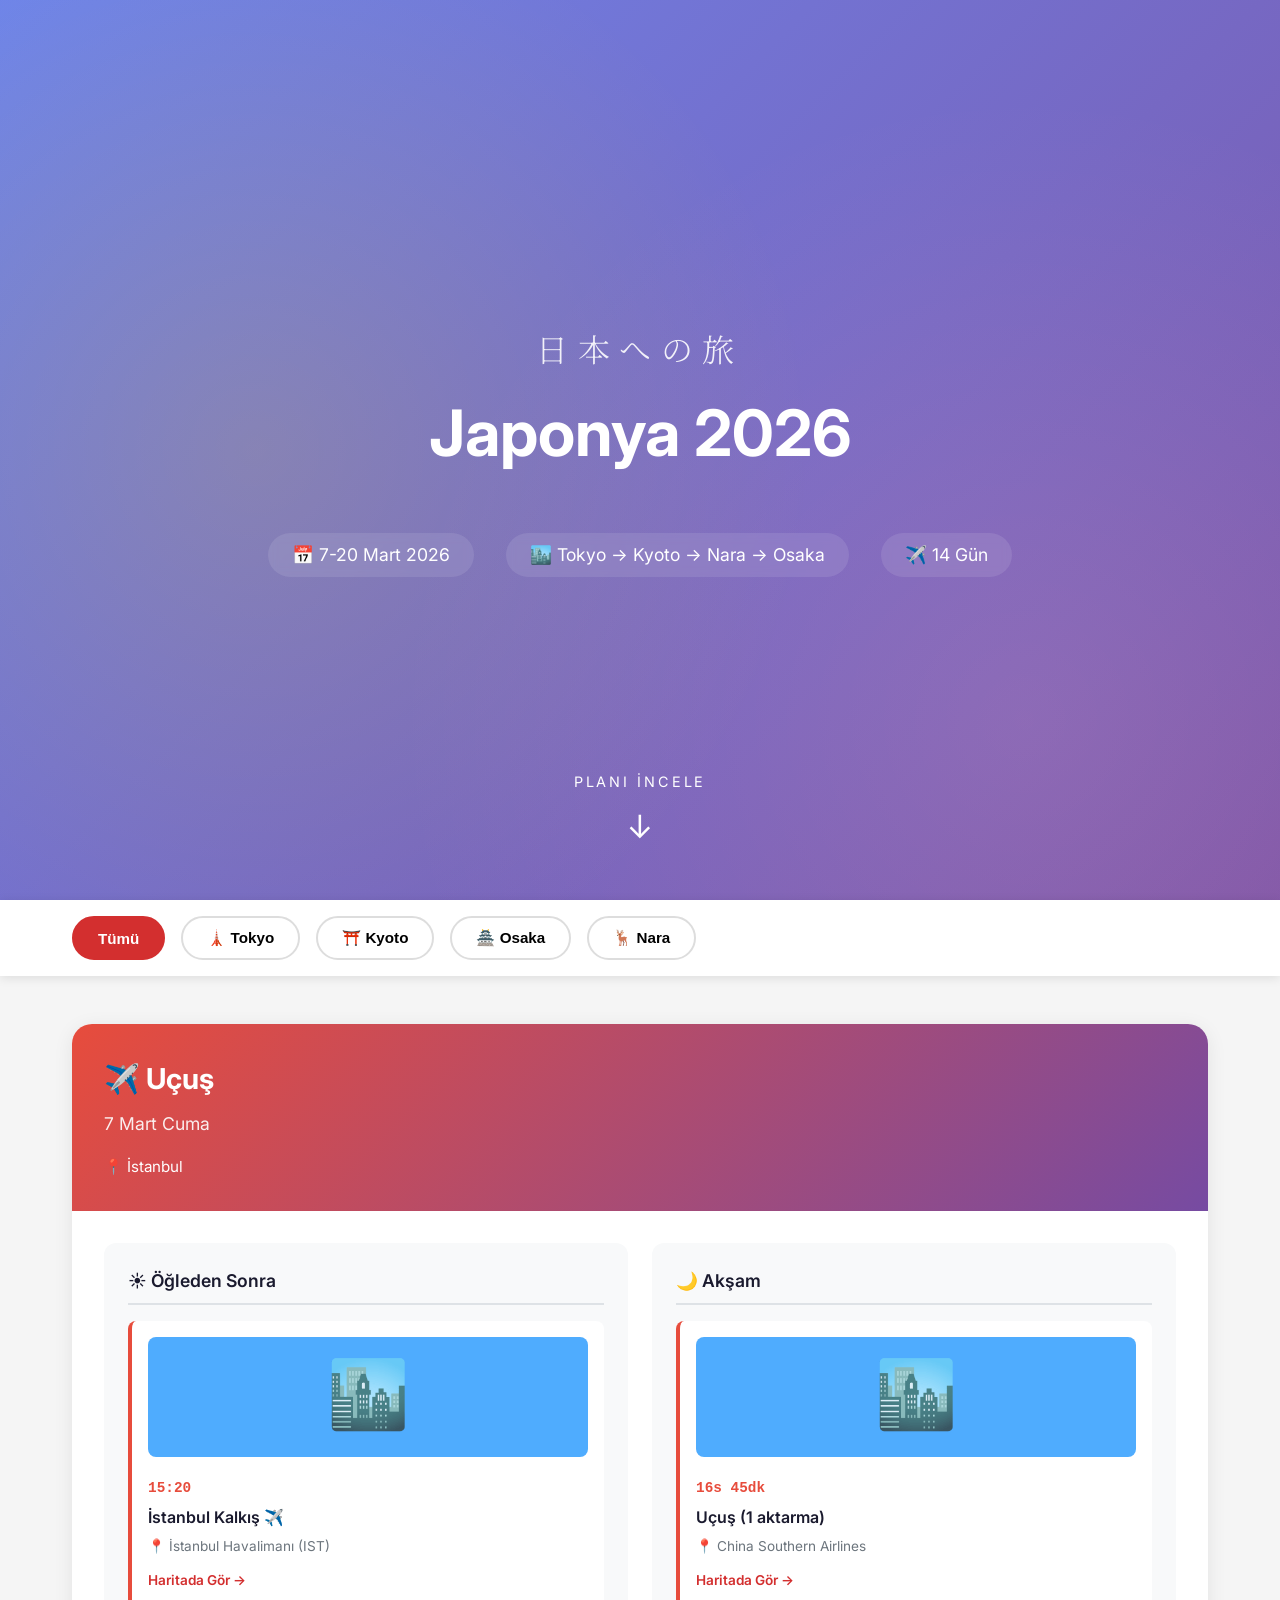
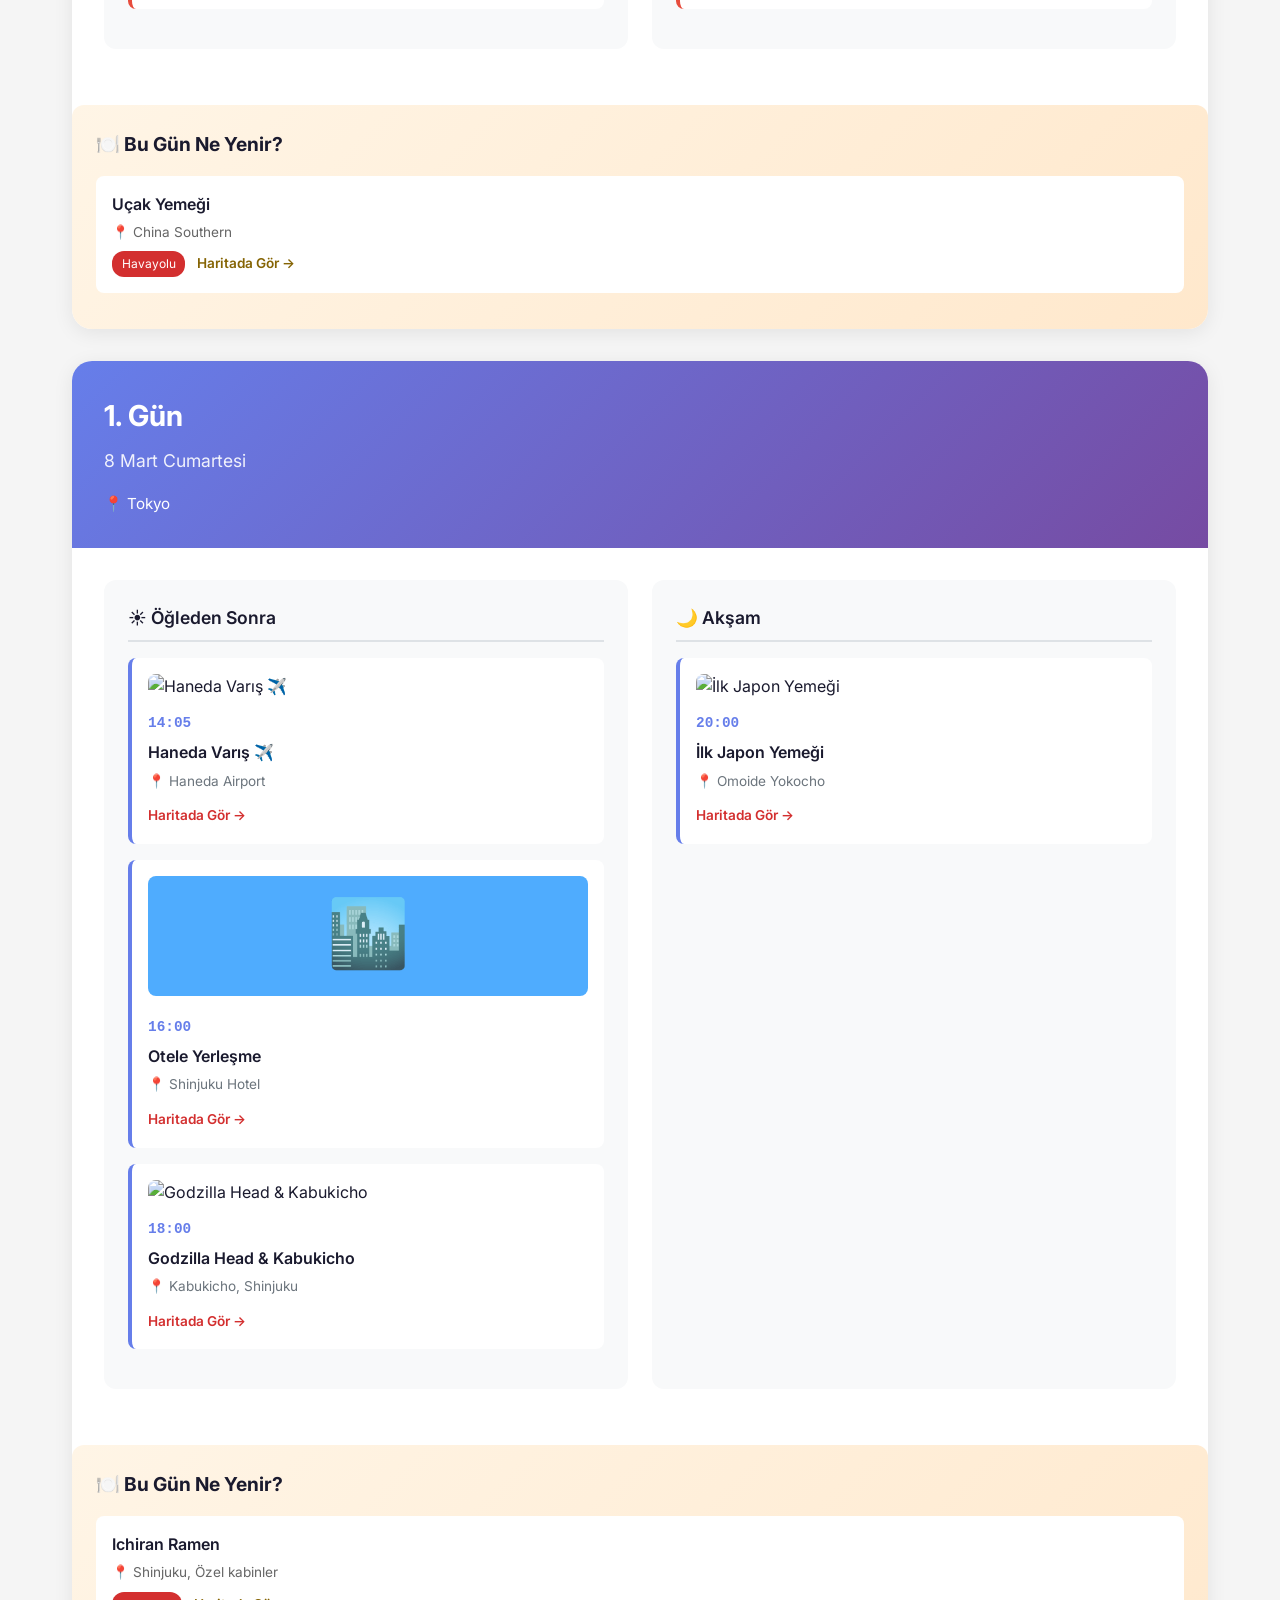
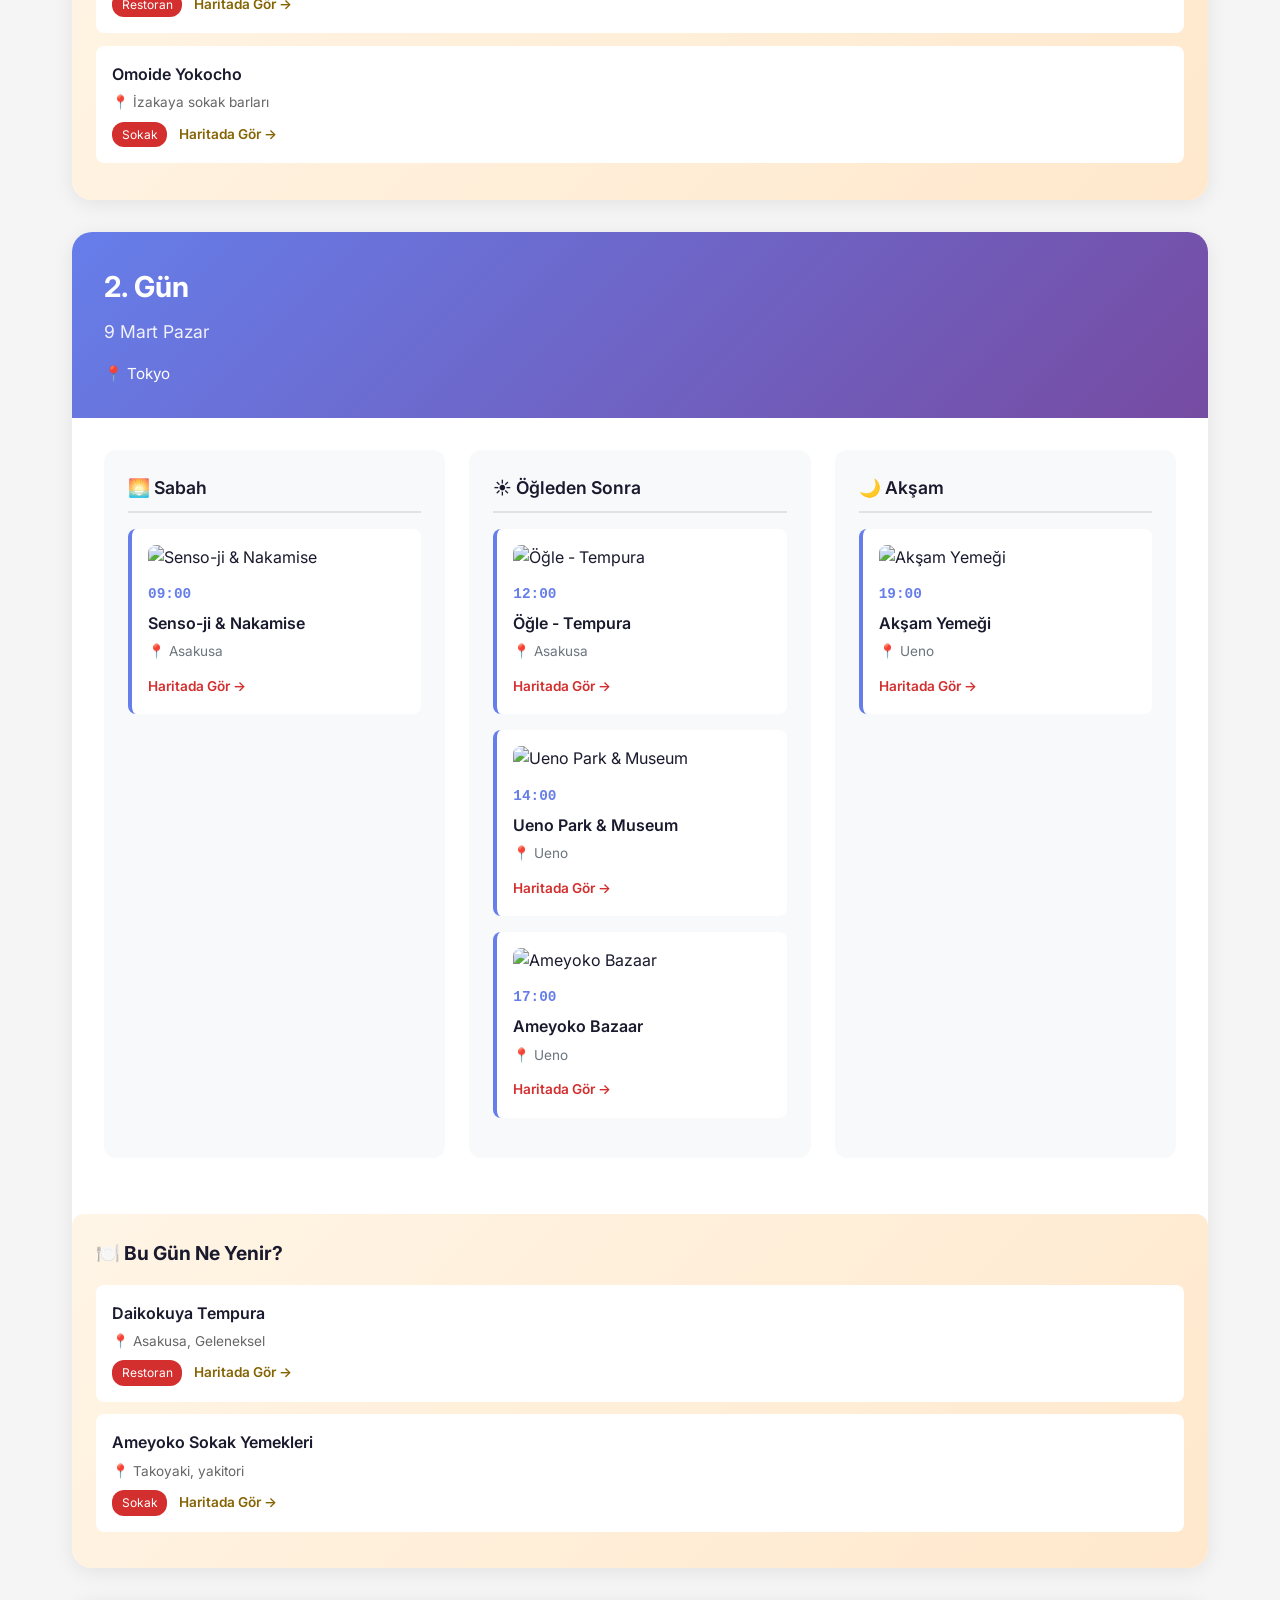
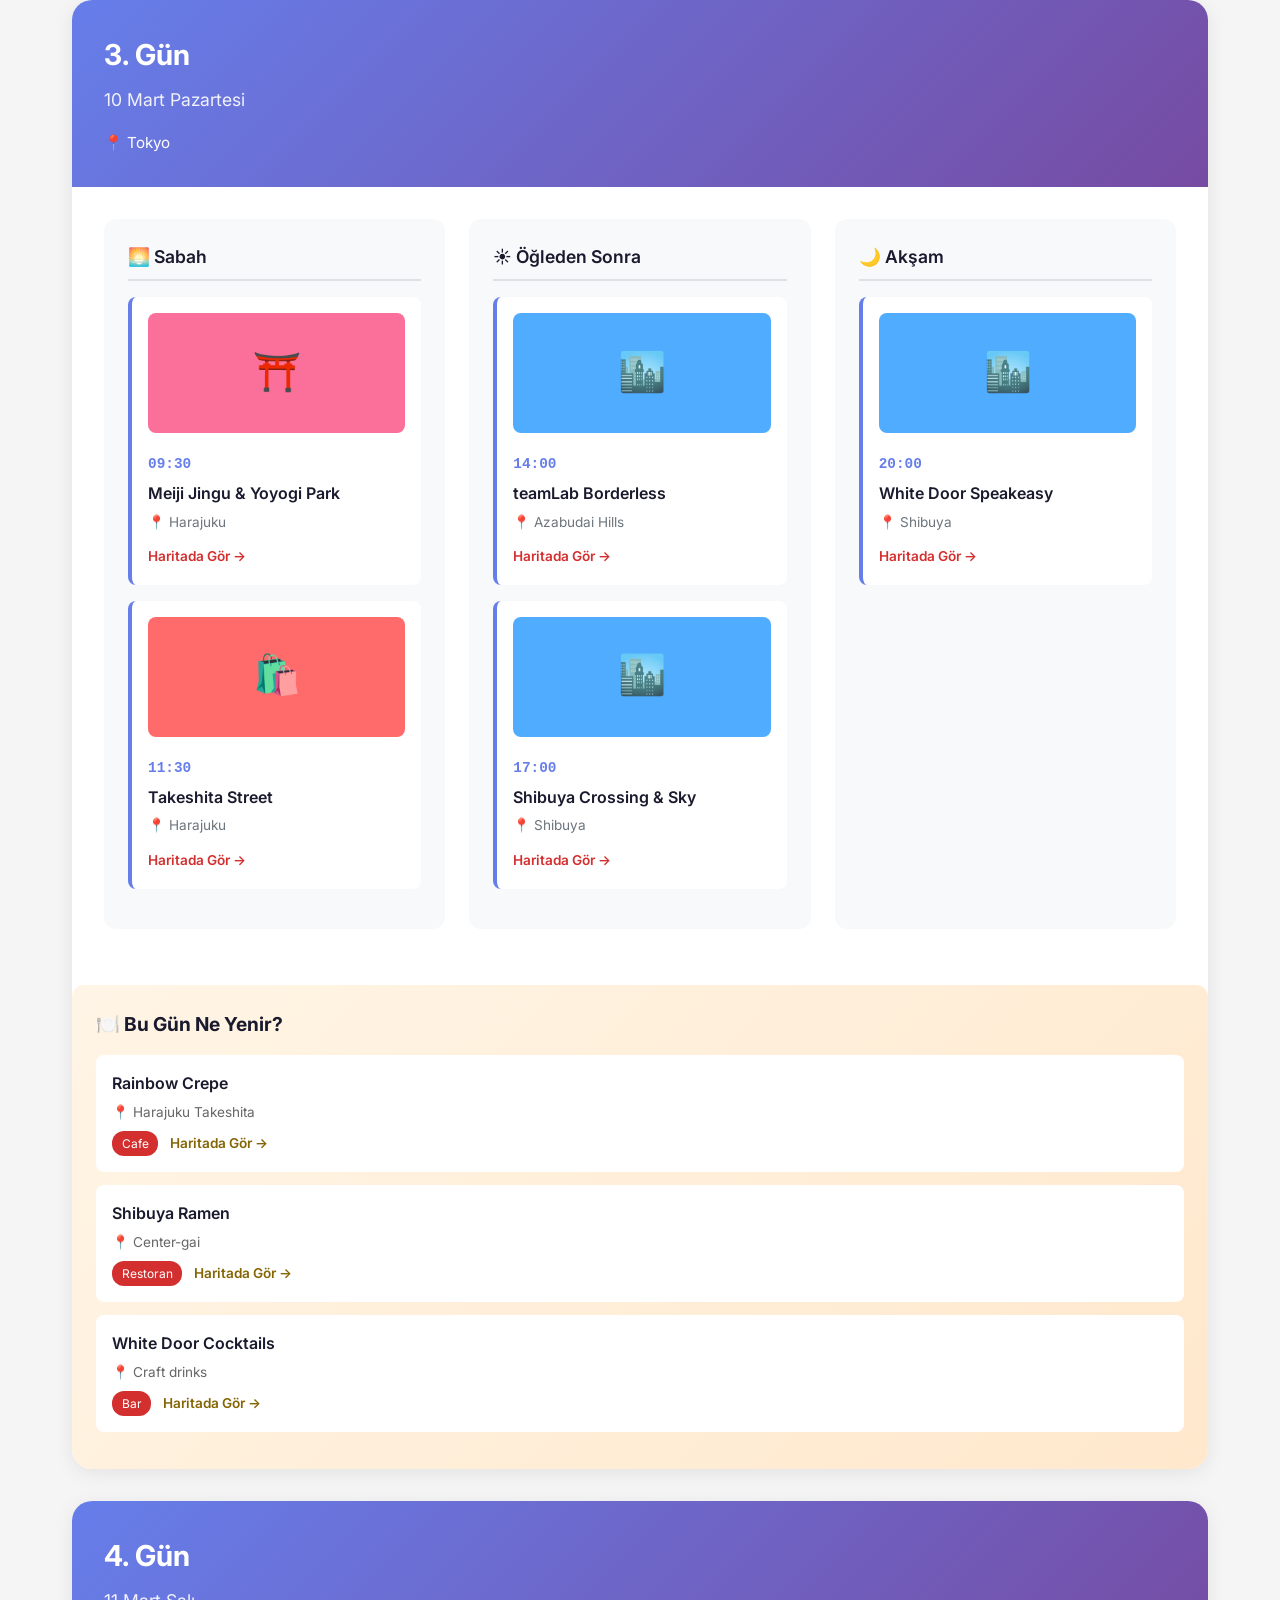
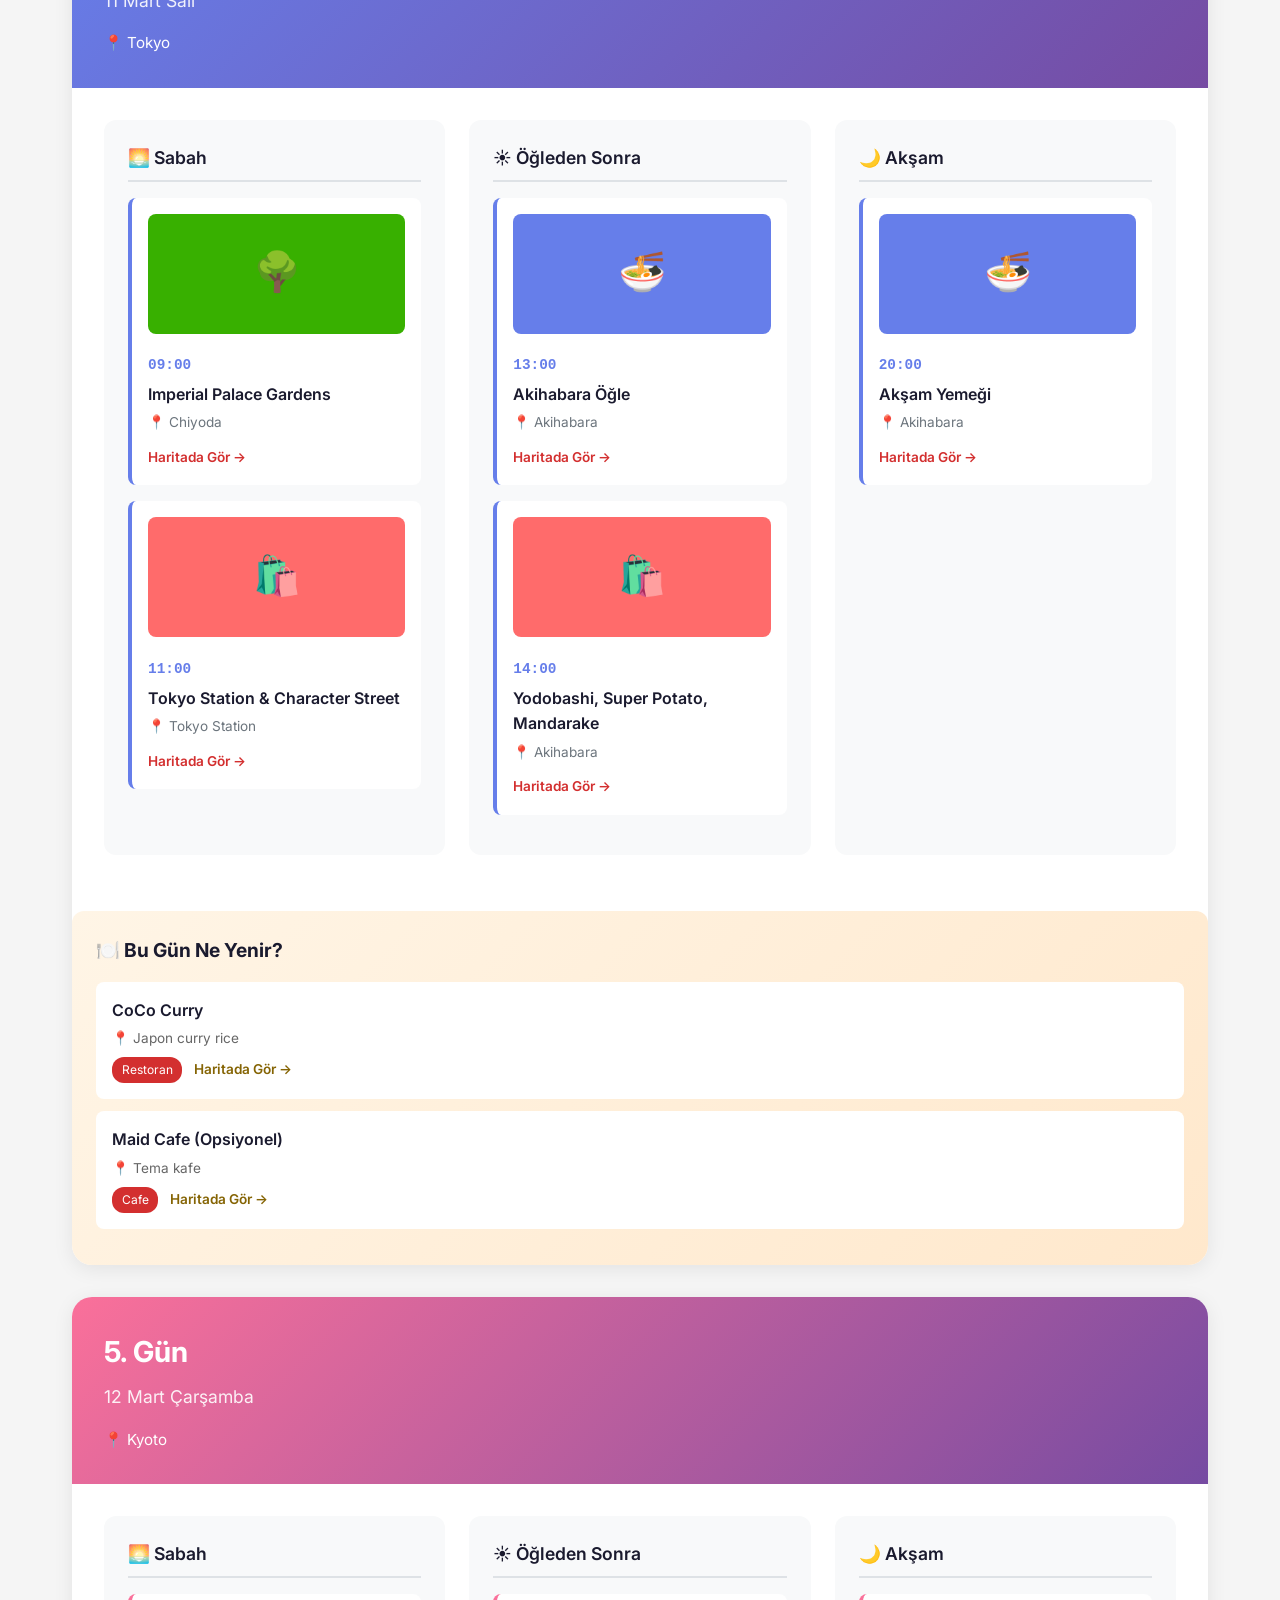
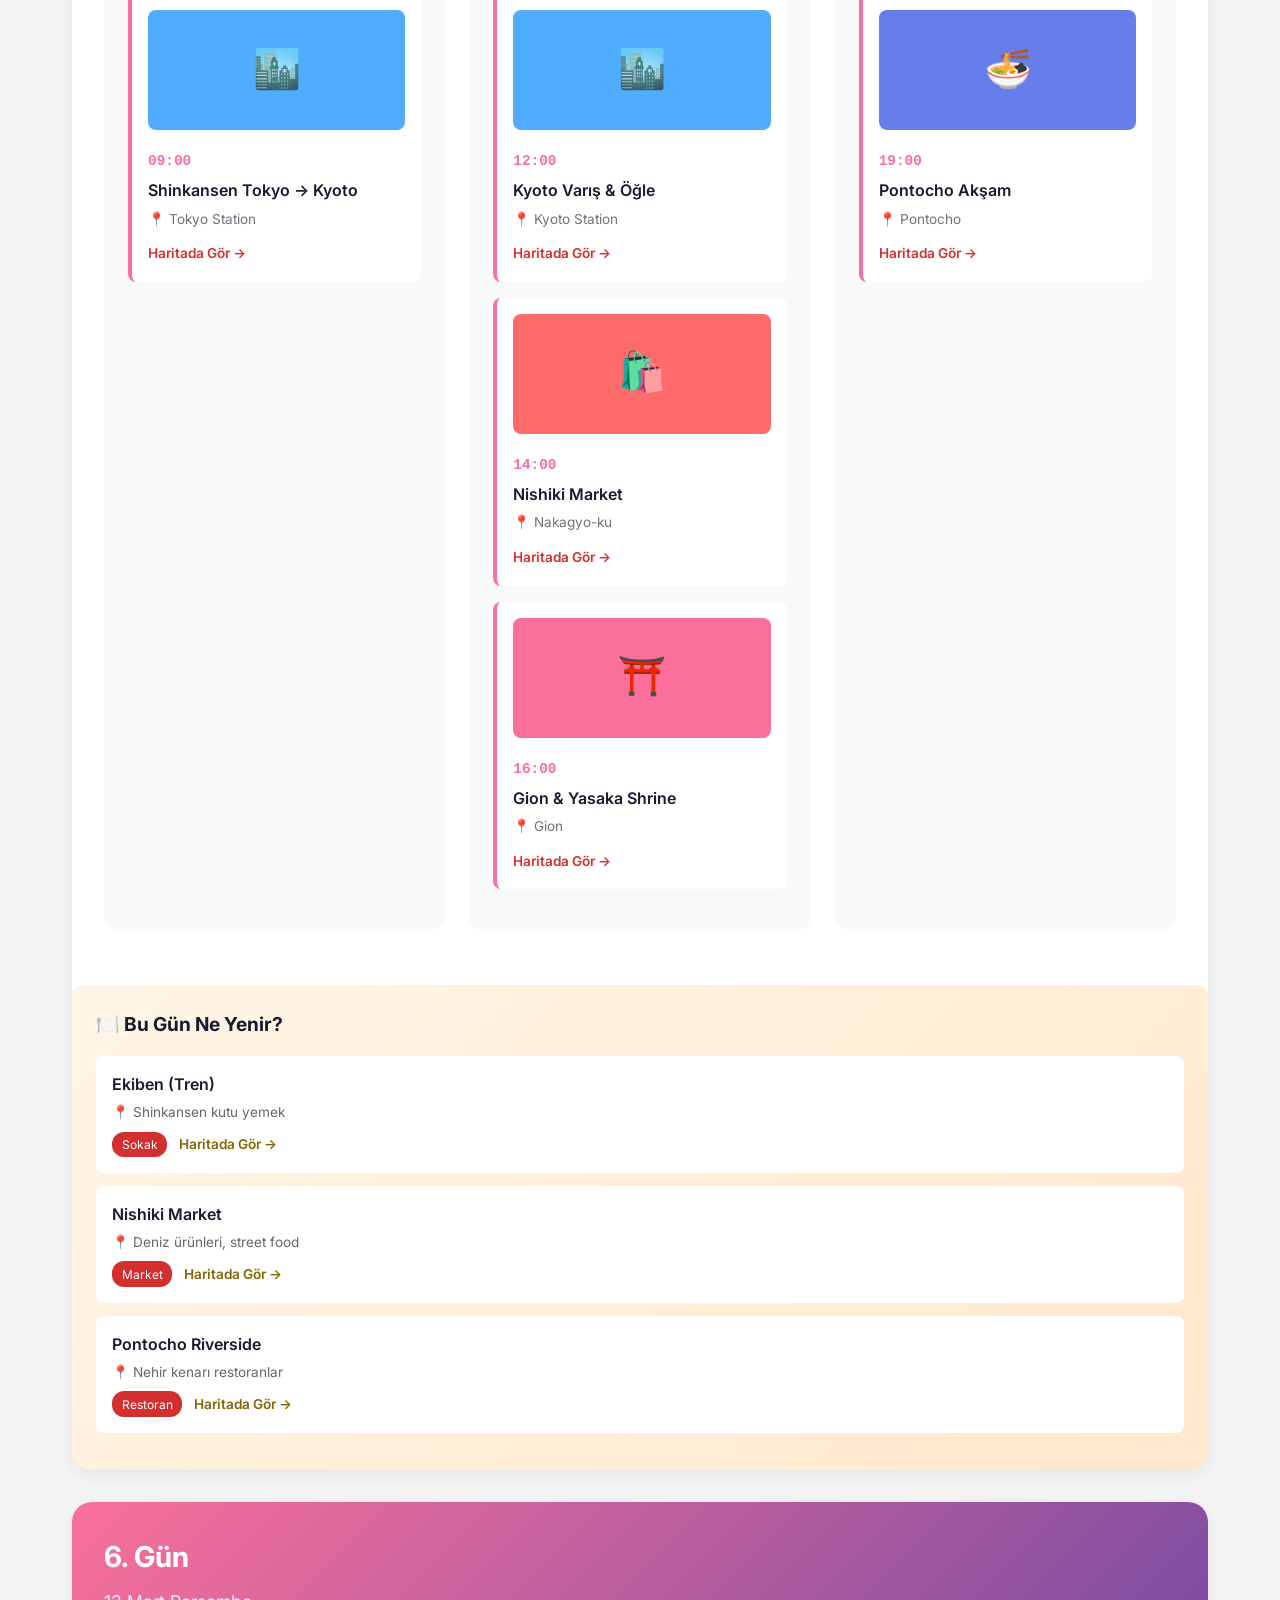
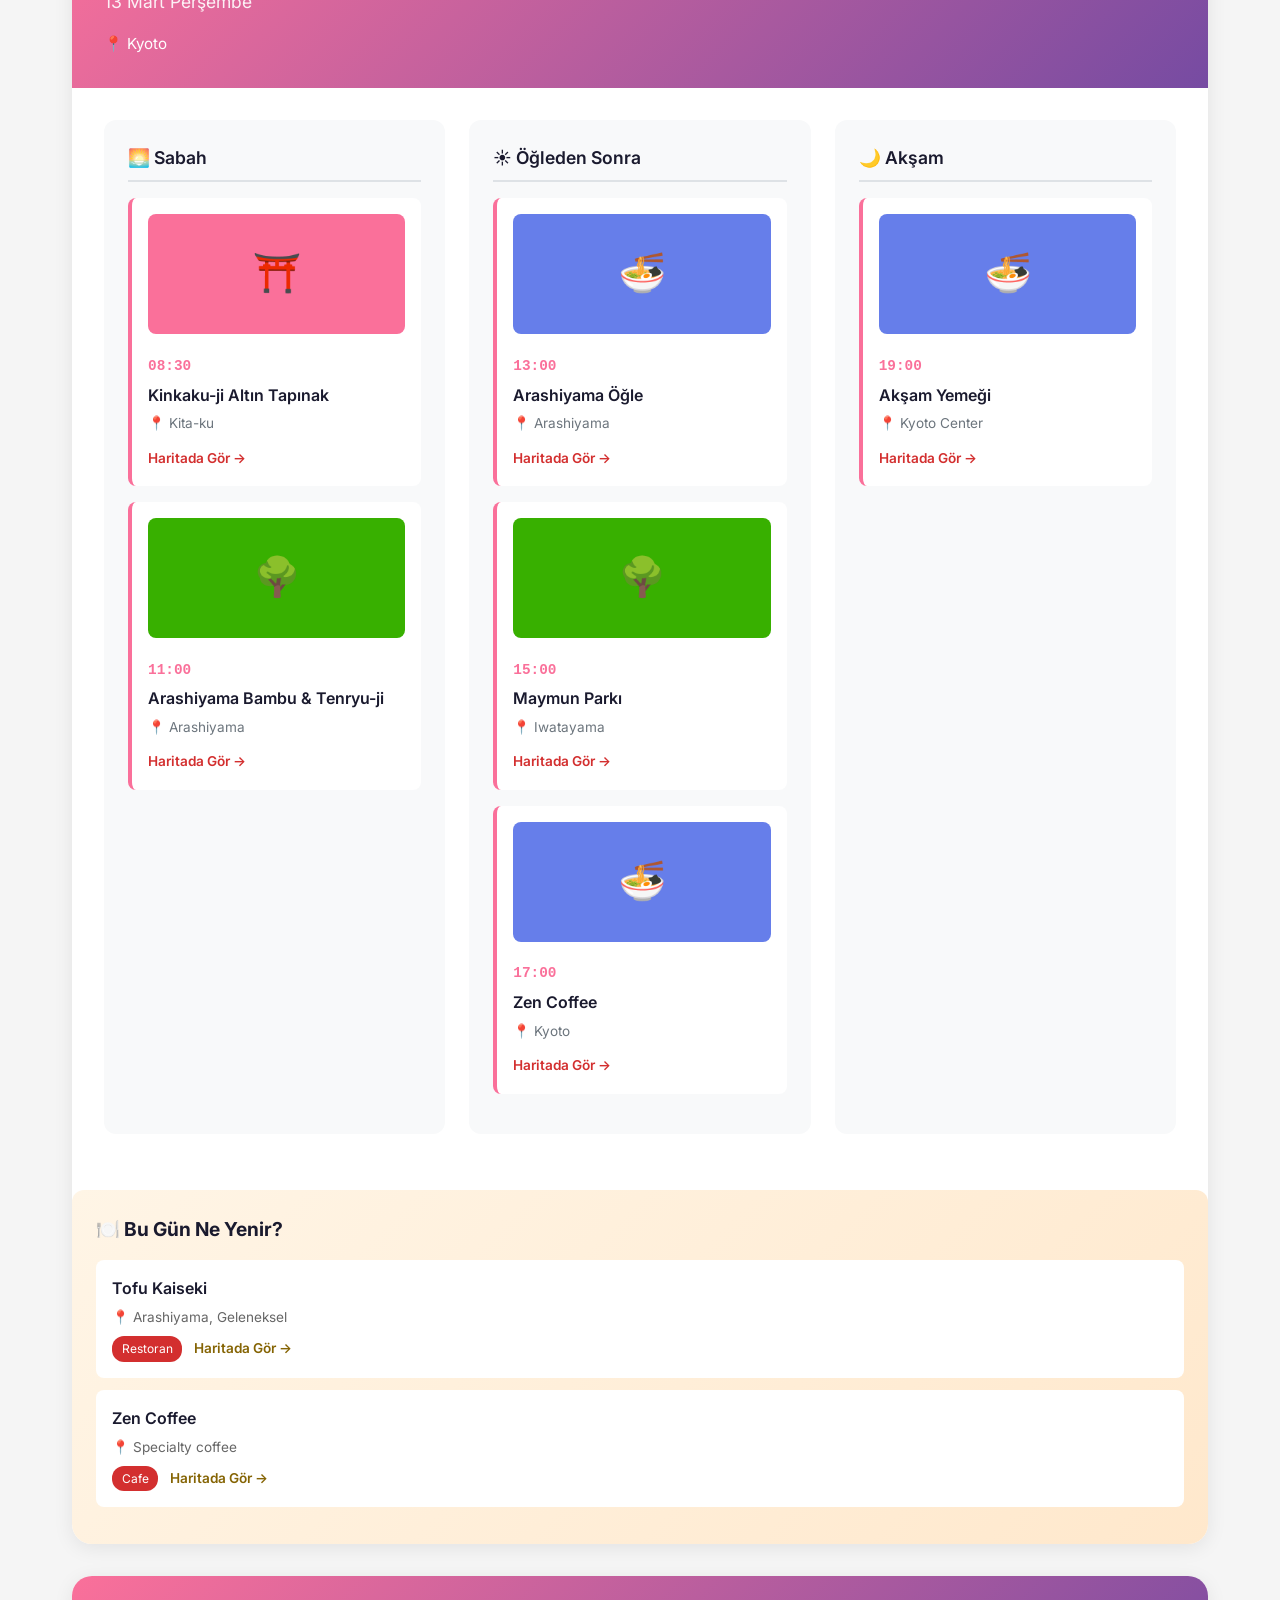
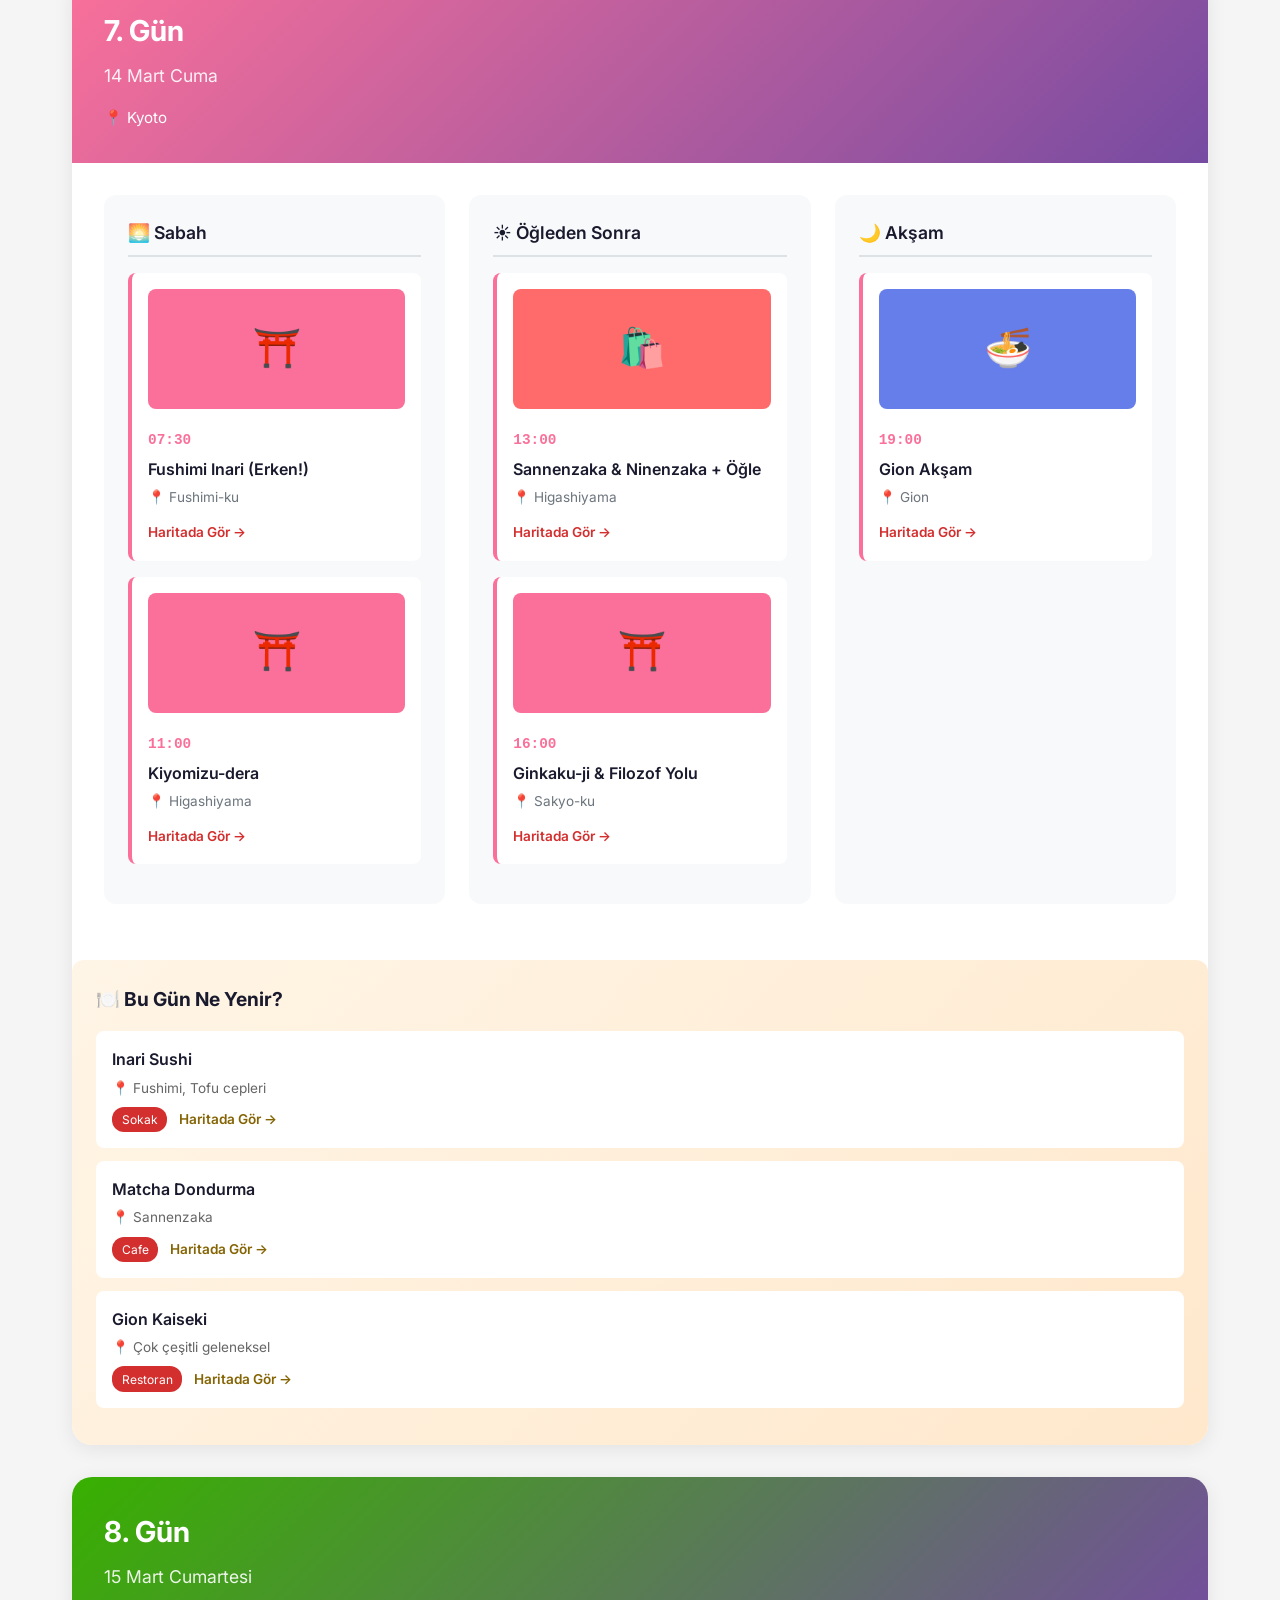
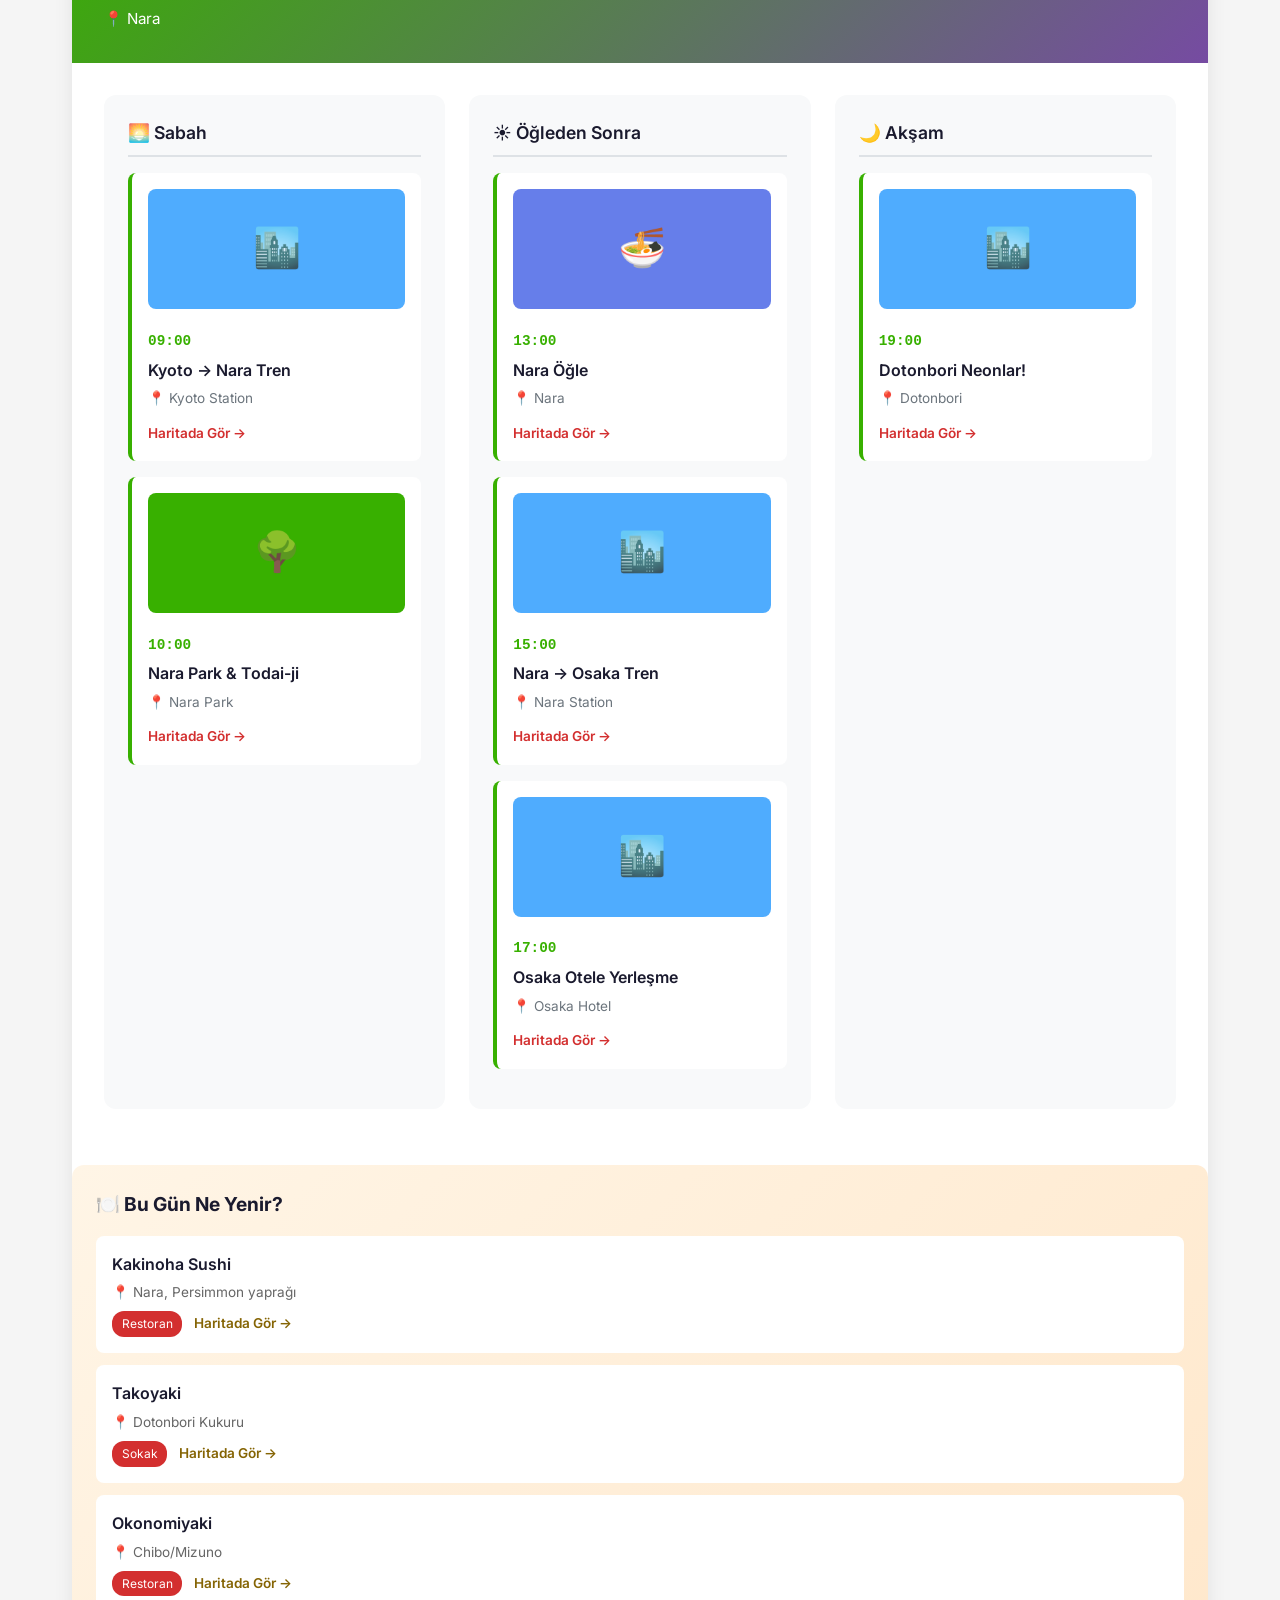
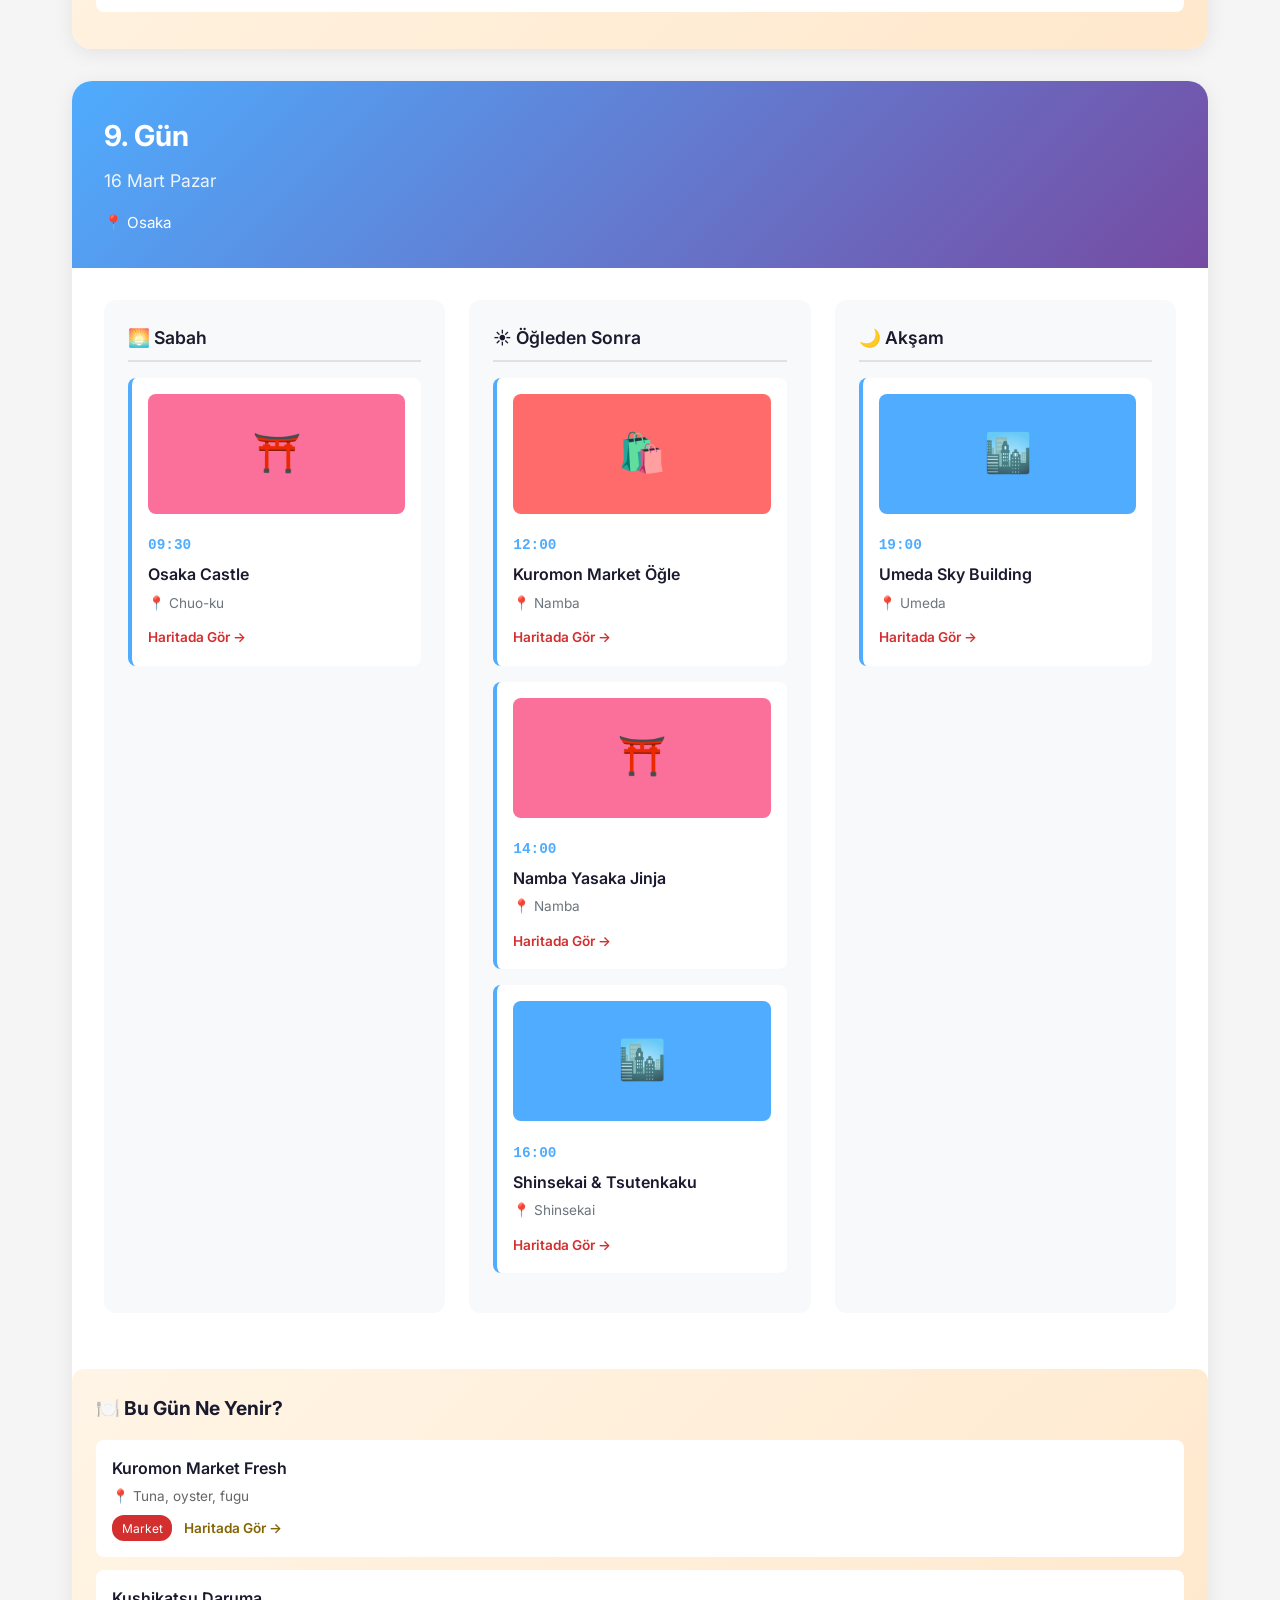
==== index.html @ bdbc69ed "Replace stylesheet link from styles-v2.css to styles.css" ====
<!DOCTYPE html>
<html lang="tr">
<head>
    <meta charset="UTF-8">
    <meta name="viewport" content="width=device-width, initial-scale=1.0">
    <title>🗾 Japonya Gezi Planı 2026 | 7-20 Mart</title>
    <link rel="preconnect" href="https://fonts.googleapis.com">
    <link rel="preconnect" href="https://fonts.gstatic.com" crossorigin>
    <link href="https://fonts.googleapis.com/css2?family=Noto+Serif+JP:wght@300;500;700&family=Inter:wght@300;400;600;700&display=swap" rel="stylesheet">
    <link rel="stylesheet" href="styles.css">
</head>
<body>
    <!-- Countdown Hero -->
    <div class="countdown-hero" id="countdownHero">
        <div class="hero-bg"></div>
        <div class="countdown-content">
            <h1 class="hero-title">
                <span class="jp-text">日本への旅</span>
                <span class="main-text">Japonya 2026</span>
            </h1>
            <div class="countdown-wrapper" id="countdownWrapper">
                <div class="countdown-label">Geziye Kalan Süre</div>
                <div class="countdown-display">
                    <div class="countdown-unit">
                        <span class="countdown-number" id="days">00</span>
                        <span class="countdown-text">Gün</span>
                    </div>
                    <div class="countdown-sep">:</div>
                    <div class="countdown-unit">
                        <span class="countdown-number" id="hours">00</span>
                        <span class="countdown-text">Saat</span>
                    </div>
                    <div class="countdown-sep">:</div>
                    <div class="countdown-unit">
                        <span class="countdown-number" id="minutes">00</span>
                        <span class="countdown-text">Dakika</span>
                    </div>
                    <div class="countdown-sep">:</div>
                    <div class="countdown-unit">
                        <span class="countdown-number" id="seconds">00</span>
                        <span class="countdown-text">Saniye</span>
                    </div>
                </div>
            </div>
            <div class="trip-info">
                <span class="info-item">📅 7-20 Mart 2026</span>
                <span class="info-item">🏙️ Tokyo → Kyoto → Nara → Osaka</span>
                <span class="info-item">✈️ 14 Gün</span>
            </div>
        </div>
        <div class="scroll-hint" onclick="document.getElementById('mainContent').scrollIntoView({behavior:'smooth'})">
            <span>Planı İncele</span>
            <div class="arrow-down">↓</div>
        </div>
    </div>

    <!-- Main Content -->
    <div class="main-content" id="mainContent">
        
        <!-- Quick Navigation -->
        <nav class="quick-nav">
            <div class="nav-container">
                <button class="nav-btn active" data-city="all">Tümü</button>
                <button class="nav-btn" data-city="tokyo">🗼 Tokyo</button>
                <button class="nav-btn" data-city="kyoto">⛩️ Kyoto</button>
                <button class="nav-btn" data-city="osaka">🏯 Osaka</button>
                <button class="nav-btn" data-city="nara">🦌 Nara</button>
            </div>
        </nav>

        <!-- Days Container -->
        <div class="days-container" id="daysContainer">
            <!-- Days will be generated by JavaScript -->
        </div>

        <!-- Highlights Modal Section -->
        <section class="highlights-section">
            <h2 class="section-title">🌟 Kaçırılmayacak Deneyimler</h2>
            <div class="highlights-grid">
                <div class="highlight-card" onclick="openModal('food')">
                    <div class="highlight-icon">🍜</div>
                    <h3>Japon Mutfağı</h3>
                    <p>Ramen, sushi, takoyaki ve benzersiz lezzetler</p>
                    <span class="explore-link">Keşfet →</span>
                </div>
                <div class="highlight-card" onclick="openModal('temples')">
                    <div class="highlight-icon">⛩️</div>
                    <h3>Tapınaklar</h3>
                    <p>Senso-ji, Kinkaku-ji, Fushimi Inari</p>
                    <span class="explore-link">Keşfet →</span>
                </div>
                <div class="highlight-card" onclick="openModal('culture')">
                    <div class="highlight-icon">🎎</div>
                    <h3>Kültür</h3>
                    <p>Geyşa, bambu ormanı, geleneksel sokaklar</p>
                    <span class="explore-link">Keşfet →</span>
                </div>
                <div class="highlight-card" onclick="openModal('nightlife')">
                    <div class="highlight-icon">🌃</div>
                    <h3>Gece Hayatı</h3>
                    <p>Shibuya, Dotonbori, speakeasy barlar</p>
                    <span class="explore-link">Keşfet →</span>
                </div>
                <div class="highlight-card" onclick="openModal('shopping')">
                    <div class="highlight-icon">🛍️</div>
                    <h3>Alışveriş</h3>
                    <p>Akihabara, Ginza, Harajuku</p>
                    <span class="explore-link">Keşfet →</span>
                </div>
                <div class="highlight-card" onclick="openModal('transport')">
                    <div class="highlight-icon">🚄</div>
                    <h3>Ulaşım</h3>
                    <p>Shinkansen, JR Pass, IC kartlar</p>
                    <span class="explore-link">Keşfet →</span>
                </div>
            </div>
        </section>

        <!-- City Overview Cards -->
        <section class="city-overview">
            <h2 class="section-title">Ziyaret Edeceğim Şehirler</h2>
            <div class="city-grid">
                <div class="city-card tokyo-card">
                    <div class="city-header">
                        <div class="city-icon">🗼</div>
                        <div class="city-info">
                            <h3>Tokyo</h3>
                            <p class="city-days">8 Gece</p>
                        </div>
                    </div>
                    <div class="city-highlights">
                        <div class="highlight-item">⛩️ Senso-ji & Meiji Jingu</div>
                        <div class="highlight-item">🎮 Akihabara Anime Paradise</div>
                        <div class="highlight-item">🌃 Shibuya & Shinjuku Neon</div>
                        <div class="highlight-item">🎨 teamLab Borderless</div>
                    </div>
                </div>

                <div class="city-card kyoto-card">
                    <div class="city-header">
                        <div class="city-icon">⛩️</div>
                        <div class="city-info">
                            <h3>Kyoto</h3>
                            <p class="city-days">3 Gece</p>
                        </div>
                    </div>
                    <div class="city-highlights">
                        <div class="highlight-item">✨ Kinkaku-ji Altın Tapınak</div>
                        <div class="highlight-item">🎋 Arashiyama Bambu Ormanı</div>
                        <div class="highlight-item">⛩️ Fushimi Inari 10,000 Torii</div>
                        <div class="highlight-item">🎎 Gion Geyşa Bölgesi</div>
                    </div>
                </div>

                <div class="city-card osaka-card">
                    <div class="city-header">
                        <div class="city-icon">🏯</div>
                        <div class="city-info">
                            <h3>Osaka</h3>
                            <p class="city-days">2 Gece</p>
                        </div>
                    </div>
                    <div class="city-highlights">
                        <div class="highlight-item">🏯 Osaka Castle</div>
                        <div class="highlight-item">🍜 Dotonbori Sokak Lezzetleri</div>
                        <div class="highlight-item">🦁 Namba Yasaka Jinja</div>
                        <div class="highlight-item">🌆 Umeda Sky Building</div>
                    </div>
                </div>

                <div class="city-card nara-card">
                    <div class="city-header">
                        <div class="city-icon">🦌</div>
                        <div class="city-info">
                            <h3>Nara</h3>
                            <p class="city-days">1 Gün</p>
                        </div>
                    </div>
                    <div class="city-highlights">
                        <div class="highlight-item">🦌 Nara Park Geyikleri</div>
                        <div class="highlight-item">🏛️ Todai-ji Dev Buda</div>
                        <div class="highlight-item">⛩️ Kasuga Taisha</div>
                        <div class="highlight-item">🌳 Doğa & Huzur</div>
                    </div>
                </div>
            </div>
        </section>

        <!-- Tips Section -->
        <section class="tips-section">
            <h2 class="section-title">💡 Gezi İpuçları</h2>
            <div class="tips-grid">
                <div class="tip-card">
                    <div class="tip-icon">🚄</div>
                    <h4>JR Pass</h4>
                    <p>7 günlük JR Pass alın. Shinkansen'de sınırsız kullanım, büyük tasarruf!</p>
                </div>
                <div class="tip-card">
                    <div class="tip-icon">💳</div>
                    <h4>IC Kart</h4>
                    <p>Suica/Pasmo kartı metro ve market için. Havalimanında alın.</p>
                </div>
                <div class="tip-card">
                    <div class="tip-icon">🕐</div>
                    <h4>Erken Başla</h4>
                    <p>Tapınaklar sabah 08:00-09:00 arası en sakin. Fotoğraf için ideal!</p>
                </div>
                <div class="tip-card">
                    <div class="tip-icon">💴</div>
                    <h4>Nakit Taşı</h4>
                    <p>Küçük restoranlar ve tapınaklar sadece nakit kabul eder.</p>
                </div>
            </div>
        </section>
    </div>

    <!-- Modal -->
    <div id="categoryModal" class="modal" onclick="closeModal(event)">
        <div class="modal-content" onclick="event.stopPropagation()">
            <span class="modal-close" onclick="closeModal()">&times;</span>
            <div id="modalBody"></div>
        </div>
    </div>

    <!-- Footer -->
    <footer class="footer">
        <div class="footer-content">
            <p>🗾 Japonya Gezi Planı 2026</p>
            <p>Tasarım: Yuzi | Mevy</p>
            <p>いってらっしゃい！ (İyi yolculuklar!)</p>
        </div>
    </footer>

    <script src="script-v2.js"></script>
</body>
</html>
---- styles.css ----
* {
    margin: 0;
    padding: 0;
    box-sizing: border-box;
}

:root {
    --tokyo-color: #667eea;
    --kyoto-color: #fa709a;
    --osaka-color: #4facfe;
    --nara-color: #38b000;
    --red-accent: #d32f2f;
    --gold-accent: #ffd700;
    --dark: #1a1a2e;
    --light: #f5f5f5;
    --white: #ffffff;
}

body {
    font-family: 'Inter', sans-serif;
    background: var(--light);
    color: var(--dark);
    line-height: 1.6;
}

/* Countdown Hero */
.countdown-hero {
    min-height: 100vh;
    display: flex;
    flex-direction: column;
    justify-content: center;
    align-items: center;
    position: relative;
    background: linear-gradient(135deg, rgba(102, 126, 234, 0.95) 0%, rgba(118, 75, 162, 0.95) 100%),
                url('https://images.unsplash.com/photo-1542051841857-5f90071e7989?w=2000') center/cover no-repeat;
    color: white;
    overflow: hidden;
}

.hero-bg {
    position: absolute;
    top: 0;
    left: 0;
    width: 100%;
    height: 100%;
    background: 
        radial-gradient(circle at 20% 50%, rgba(255,215,0,0.15) 0%, transparent 50%),
        radial-gradient(circle at 80% 80%, rgba(255,183,197,0.15) 0%, transparent 50%);
    animation: pulse 15s ease-in-out infinite;
    z-index: 1;
}

@keyframes pulse {
    0%, 100% { opacity: 0.5; }
    50% { opacity: 1; }
}

.countdown-content {
    position: relative;
    z-index: 10;
    text-align: center;
    padding: 2rem;
}

.hero-title {
    margin-bottom: 3rem;
}

.jp-text {
    display: block;
    font-family: 'Noto Serif JP', serif;
    font-size: 2rem;
    font-weight: 300;
    letter-spacing: 0.3em;
    opacity: 0.9;
    animation: fadeInDown 0.8s ease;
}

.main-text {
    display: block;
    font-size: 4rem;
    font-weight: 700;
    margin-top: 0.5rem;
    animation: fadeInUp 0.8s ease 0.2s backwards;
}

@keyframes fadeInDown {
    from { opacity: 0; transform: translateY(-20px); }
    to { opacity: 1; transform: translateY(0); }
}

@keyframes fadeInUp {
    from { opacity: 0; transform: translateY(20px); }
    to { opacity: 1; transform: translateY(0); }
}

.countdown-wrapper {
    animation: fadeInUp 0.8s ease 0.4s backwards;
}

.countdown-label {
    font-size: 1.2rem;
    margin-bottom: 1.5rem;
    opacity: 0.9;
    letter-spacing: 0.1em;
    text-transform: uppercase;
}

.countdown-display {
    display: flex;
    gap: 1rem;
    justify-content: center;
    align-items: center;
}

.countdown-unit {
    background: rgba(255,255,255,0.1);
    backdrop-filter: blur(10px);
    border: 2px solid rgba(255,255,255,0.2);
    border-radius: 12px;
    padding: 1.5rem 2rem;
    min-width: 120px;
    transition: all 0.3s ease;
}

.countdown-unit:hover {
    background: rgba(255,255,255,0.15);
    border-color: var(--gold-accent);
    transform: translateY(-5px);
}

.countdown-number {
    display: block;
    font-size: 3.5rem;
    font-weight: 700;
    color: var(--gold-accent);
    line-height: 1;
    font-family: 'Courier New', monospace;
}

.countdown-text {
    display: block;
    font-size: 0.9rem;
    margin-top: 0.5rem;
    opacity: 0.9;
    text-transform: uppercase;
    letter-spacing: 0.1em;
}

.countdown-sep {
    font-size: 3rem;
    opacity: 0.5;
}

.trip-info {
    display: flex;
    gap: 2rem;
    justify-content: center;
    margin-top: 3rem;
    flex-wrap: wrap;
    animation: fadeInUp 0.8s ease 0.6s backwards;
}

.info-item {
    font-size: 1.1rem;
    padding: 0.5rem 1.5rem;
    background: rgba(255,255,255,0.1);
    border-radius: 50px;
    backdrop-filter: blur(5px);
}

.scroll-hint {
    position: absolute;
    bottom: 3rem;
    cursor: pointer;
    animation: fadeInUp 0.8s ease 0.8s backwards;
    display: flex;
    flex-direction: column;
    align-items: center;
    gap: 0.5rem;
    transition: all 0.3s ease;
    z-index: 10;
}

.scroll-hint:hover {
    transform: translateY(-5px);
}

.scroll-hint span {
    font-size: 0.9rem;
    letter-spacing: 0.2em;
    text-transform: uppercase;
}

.arrow-down {
    font-size: 2rem;
    animation: bounce 2s infinite;
}

@keyframes bounce {
    0%, 20%, 50%, 80%, 100% { transform: translateY(0); }
    40% { transform: translateY(10px); }
    60% { transform: translateY(5px); }
}

/* Quick Navigation */
.quick-nav {
    position: sticky;
    top: 0;
    background: white;
    box-shadow: 0 2px 10px rgba(0,0,0,0.1);
    z-index: 100;
    padding: 1rem 0;
}

.nav-container {
    max-width: 1200px;
    margin: 0 auto;
    padding: 0 2rem;
    display: flex;
    gap: 1rem;
    overflow-x: auto;
}

.nav-btn {
    padding: 0.7rem 1.5rem;
    border: 2px solid #ddd;
    background: white;
    border-radius: 50px;
    font-weight: 600;
    cursor: pointer;
    transition: all 0.3s ease;
    white-space: nowrap;
    font-size: 0.95rem;
}

.nav-btn:hover {
    border-color: var(--red-accent);
    color: var(--red-accent);
    transform: translateY(-2px);
}

.nav-btn.active {
    background: var(--red-accent);
    color: white;
    border-color: var(--red-accent);
}

/* Days Container */
.days-container {
    max-width: 1200px;
    margin: 3rem auto;
    padding: 0 2rem;
    display: grid;
    gap: 2rem;
}

/* Day Card */
.day-card {
    background: white;
    border-radius: 20px;
    overflow: hidden;
    box-shadow: 0 4px 20px rgba(0,0,0,0.08);
    transition: all 0.3s ease;
    animation: fadeInUp 0.6s ease backwards;
}

.day-card:hover {
    box-shadow: 0 8px 30px rgba(0,0,0,0.12);
    transform: translateY(-5px);
}

.day-header {
    padding: 2rem;
    background: linear-gradient(135deg, var(--city-color, #667eea) 0%, var(--city-color-dark, #764ba2) 100%);
    color: white;
}

.day-title {
    font-size: 1.8rem;
    font-weight: 700;
    margin-bottom: 0.5rem;
}

.day-subtitle {
    font-size: 1.1rem;
    opacity: 0.9;
}

.day-meta {
    display: flex;
    gap: 1.5rem;
    margin-top: 1rem;
    flex-wrap: wrap;
}

.meta-item {
    display: flex;
    align-items: center;
    gap: 0.5rem;
    font-size: 0.95rem;
}

/* Timeline Grid */
.timeline-grid {
    display: grid;
    grid-template-columns: repeat(auto-fit, minmax(300px, 1fr));
    gap: 1.5rem;
    padding: 2rem;
}

.time-column {
    background: #f8f9fa;
    border-radius: 12px;
    padding: 1.5rem;
}

.column-header {
    font-size: 1.1rem;
    font-weight: 600;
    margin-bottom: 1rem;
    padding-bottom: 0.5rem;
    border-bottom: 2px solid #dee2e6;
}

.activity-item {
    background: white;
    padding: 1rem;
    border-radius: 8px;
    margin-bottom: 1rem;
    border-left: 4px solid var(--city-color, #667eea);
    transition: all 0.3s ease;
    cursor: pointer;
    overflow: hidden;
}

.activity-item:hover {
    transform: translateX(5px);
    box-shadow: 0 2px 10px rgba(0,0,0,0.1);
}

.activity-image {
    width: 100%;
    height: 150px;
    object-fit: cover;
    border-radius: 6px;
    margin-bottom: 0.8rem;
}

.activity-time {
    font-size: 0.9rem;
    font-weight: 700;
    color: var(--city-color, #667eea);
    font-family: 'Courier New', monospace;
}

.activity-title {
    font-size: 1rem;
    font-weight: 600;
    margin: 0.3rem 0;
}

.activity-location {
    font-size: 0.85rem;
    color: #6c757d;
    margin: 0.3rem 0;
}

.activity-map-link {
    display: inline-block;
    font-size: 0.85rem;
    color: var(--red-accent);
    text-decoration: none;
    font-weight: 600;
    margin-top: 0.5rem;
    transition: all 0.3s ease;
}

.activity-map-link:hover {
    color: var(--gold-accent);
    transform: translateX(3px);
}

/* Food Suggestions */
.food-suggestions {
    background: linear-gradient(135deg, #fff5e6 0%, #ffe8cc 100%);
    padding: 1.5rem;
    border-radius: 12px;
    margin-top: 1.5rem;
}

.food-header {
    display: flex;
    align-items: center;
    gap: 0.5rem;
    font-size: 1.2rem;
    font-weight: 700;
    color: var(--dark);
    margin-bottom: 1rem;
}

.food-item {
    background: white;
    padding: 1rem;
    border-radius: 8px;
    margin-bottom: 0.8rem;
    transition: all 0.3s ease;
}

.food-item:hover {
    transform: translateX(5px);
    box-shadow: 0 2px 8px rgba(0,0,0,0.1);
}

.food-name {
    font-weight: 600;
    font-size: 1rem;
    margin-bottom: 0.3rem;
    color: var(--dark);
}

.food-place {
    font-size: 0.85rem;
    color: #666;
    margin-bottom: 0.3rem;
}

.food-type {
    display: inline-block;
    background: var(--red-accent);
    color: white;
    padding: 0.2rem 0.6rem;
    border-radius: 12px;
    font-size: 0.75rem;
    margin-right: 0.5rem;
}

.food-link {
    display: inline-block;
    color: var(--red-accent);
    text-decoration: none;
    font-size: 0.85rem;
    font-weight: 600;
    margin-top: 0.3rem;
}

.food-link:hover {
    color: var(--gold-accent);
}

/* Categories Section */
.categories-section {
    max-width: 1200px;
    margin: 4rem auto;
    padding: 0 2rem;
}

.categories-grid {
    display: grid;
    grid-template-columns: repeat(auto-fit, minmax(280px, 1fr));
    gap: 2rem;
    margin-top: 2rem;
}

.category-card {
    background: white;
    border-radius: 16px;
    padding: 2.5rem 2rem;
    text-align: center;
    box-shadow: 0 4px 15px rgba(0,0,0,0.08);
    transition: all 0.3s ease;
    cursor: pointer;
    position: relative;
    overflow: hidden;
}

.category-card::before {
    content: '';
    position: absolute;
    top: 0;
    left: 0;
    width: 100%;
    height: 4px;
    background: linear-gradient(90deg, var(--red-accent), var(--gold-accent));
    transform: scaleX(0);
    transition: transform 0.3s ease;
}

.category-card:hover::before {
    transform: scaleX(1);
}

.category-card:hover {
    transform: translateY(-10px);
    box-shadow: 0 8px 30px rgba(0,0,0,0.15);
}

.category-icon {
    font-size: 4rem;
    margin-bottom: 1rem;
}

.category-card h3 {
    font-size: 1.5rem;
    margin-bottom: 0.8rem;
    color: var(--dark);
}

.category-card p {
    color: #6c757d;
    font-size: 0.95rem;
    line-height: 1.6;
    margin-bottom: 1rem;
}

.explore-btn {
    display: inline-block;
    color: var(--red-accent);
    font-weight: 600;
    font-size: 0.95rem;
    opacity: 0;
    transform: translateY(10px);
    transition: all 0.3s ease;
}

.category-card:hover .explore-btn {
    opacity: 1;
    transform: translateY(0);
}

/* Modal */
.modal {
    display: none;
    position: fixed;
    z-index: 1000;
    left: 0;
    top: 0;
    width: 100%;
    height: 100%;
    background: rgba(0,0,0,0.85);
    animation: fadeIn 0.3s ease;
}

@keyframes fadeIn {
    from { opacity: 0; }
    to { opacity: 1; }
}

.modal-content {
    position: relative;
    background: white;
    margin: 5% auto;
    padding: 3rem;
    width: 90%;
    max-width: 900px;
    max-height: 80vh;
    overflow-y: auto;
    border-radius: 20px;
    animation: slideUp 0.4s ease;
}

@keyframes slideUp {
    from {
        opacity: 0;
        transform: translateY(50px);
    }
    to {
        opacity: 1;
        transform: translateY(0);
    }
}

.modal-close {
    position: absolute;
    right: 2rem;
    top: 2rem;
    font-size: 3rem;
    font-weight: 300;
    color: #6c757d;
    cursor: pointer;
    transition: all 0.3s ease;
    line-height: 1;
    width: 40px;
    height: 40px;
    display: flex;
    align-items: center;
    justify-content: center;
    border-radius: 50%;
}

.modal-close:hover {
    background: #f8f9fa;
    transform: rotate(90deg);
    color: var(--red-accent);
}

.modal-header {
    text-align: center;
    margin-bottom: 2rem;
    padding-bottom: 1.5rem;
    border-bottom: 2px solid #e9ecef;
}

.modal-icon {
    font-size: 4rem;
    margin-bottom: 1rem;
}

.modal-title {
    font-size: 2.5rem;
    color: var(--dark);
    margin-bottom: 0.5rem;
}

.modal-subtitle {
    font-size: 1.1rem;
    color: #6c757d;
}

.modal-items {
    display: grid;
    gap: 1.5rem;
}

.modal-item {
    background: #f8f9fa;
    padding: 1.5rem;
    border-radius: 12px;
    border-left: 4px solid var(--red-accent);
    transition: all 0.3s ease;
    animation: fadeInUp 0.4s ease backwards;
}

.modal-item:nth-child(1) { animation-delay: 0.1s; }
.modal-item:nth-child(2) { animation-delay: 0.2s; }
.modal-item:nth-child(3) { animation-delay: 0.3s; }
.modal-item:nth-child(4) { animation-delay: 0.4s; }
.modal-item:nth-child(5) { animation-delay: 0.5s; }

.modal-item:hover {
    background: white;
    box-shadow: 0 4px 15px rgba(0,0,0,0.1);
    transform: translateX(10px);
}

.modal-item h4 {
    font-size: 1.4rem;
    margin-bottom: 0.5rem;
    color: var(--red-accent);
}

.modal-item-location {
    font-size: 0.95rem;
    color: #6c757d;
    margin-bottom: 0.8rem;
}

.modal-item p {
    color: var(--dark);
    line-height: 1.7;
    margin-bottom: 0.8rem;
}

.modal-item-link {
    display: inline-block;
    color: var(--red-accent);
    text-decoration: none;
    font-weight: 600;
    font-size: 0.95rem;
    transition: all 0.3s ease;
}

.modal-item-link:hover {
    color: var(--gold-accent);
    transform: translateX(5px);
}

/* Activity Images */
.activity-image {
    width: 100%;
    height: 120px;
    object-fit: cover;
    border-radius: 8px;
    margin-bottom: 0.8rem;
}

/* Food Recommendations */
.food-recommendations {
    background: #fff3cd;
    border-left: 4px solid #ffc107;
    padding: 1.5rem;
    border-radius: 12px;
    margin-top: 1.5rem;
}

.food-recommendations h4 {
    color: #856404;
    font-size: 1.2rem;
    margin-bottom: 1rem;
    display: flex;
    align-items: center;
    gap: 0.5rem;
}

.food-item {
    background: white;
    padding: 1rem;
    border-radius: 8px;
    margin-bottom: 0.8rem;
    transition: all 0.3s ease;
}

.food-item:hover {
    transform: translateX(5px);
    box-shadow: 0 2px 10px rgba(0,0,0,0.1);
}

.food-name {
    font-weight: 600;
    color: var(--dark);
    margin-bottom: 0.3rem;
}

.food-desc {
    font-size: 0.9rem;
    color: #6c757d;
    margin-bottom: 0.3rem;
}

.food-link {
    display: inline-block;
    font-size: 0.85rem;
    color: #856404;
    text-decoration: none;
    font-weight: 600;
}

.food-link:hover {
    color: #ffc107;
}

/* Highlights Section */
.highlights-section {
    max-width: 1200px;
    margin: 4rem auto;
    padding: 0 2rem;
}

.highlights-grid {
    display: grid;
    grid-template-columns: repeat(auto-fit, minmax(280px, 1fr));
    gap: 2rem;
}

.highlight-card {
    background: white;
    padding: 2rem;
    border-radius: 16px;
    text-align: center;
    box-shadow: 0 4px 15px rgba(0,0,0,0.08);
    cursor: pointer;
    transition: all 0.3s ease;
}

.highlight-card:hover {
    transform: translateY(-10px);
    box-shadow: 0 8px 25px rgba(0,0,0,0.15);
}

.highlight-icon {
    font-size: 3.5rem;
    margin-bottom: 1rem;
}

.highlight-card h3 {
    font-size: 1.5rem;
    margin-bottom: 0.8rem;
}

.highlight-card p {
    color: #6c757d;
    line-height: 1.6;
    margin-bottom: 1rem;
}

.explore-link {
    display: inline-block;
    color: var(--red-accent);
    font-weight: 600;
    font-size: 0.95rem;
    transition: all 0.3s ease;
}

.highlight-card:hover .explore-link {
    transform: translateX(5px);
}

/* Modal */
.modal {
    display: none;
    position: fixed;
    z-index: 1000;
    left: 0;
    top: 0;
    width: 100%;
    height: 100%;
    background: rgba(0, 0, 0, 0.85);
    animation: fadeIn 0.3s ease;
}

@keyframes fadeIn {
    from { opacity: 0; }
    to { opacity: 1; }
}

.modal-content {
    position: relative;
    background: white;
    margin: 5% auto;
    padding: 3rem;
    width: 90%;
    max-width: 900px;
    max-height: 80vh;
    overflow-y: auto;
    border-radius: 20px;
    animation: slideDown 0.4s ease;
}

@keyframes slideDown {
    from {
        transform: translateY(-50px);
        opacity: 0;
    }
    to {
        transform: translateY(0);
        opacity: 1;
    }
}

.modal-close {
    position: absolute;
    right: 2rem;
    top: 2rem;
    font-size: 2.5rem;
    font-weight: 300;
    color: #999;
    cursor: pointer;
    transition: all 0.3s ease;
}

.modal-close:hover {
    color: var(--red-accent);
    transform: rotate(90deg);
}

.modal-header {
    text-align: center;
    margin-bottom: 2rem;
}

.modal-emoji {
    font-size: 4rem;
    margin-bottom: 1rem;
}

.modal-title {
    font-size: 2.5rem;
    color: var(--dark);
    margin-bottom: 0.5rem;
}

.modal-subtitle {
    font-size: 1.1rem;
    color: #6c757d;
}

.modal-items {
    display: grid;
    gap: 1.5rem;
}

.modal-item {
    background: #f8f9fa;
    padding: 1.5rem;
    border-radius: 12px;
    border-left: 4px solid var(--red-accent);
    transition: all 0.3s ease;
}

.modal-item:hover {
    background: #e9ecef;
    transform: translateX(10px);
}

.modal-item h4 {
    font-size: 1.3rem;
    color: var(--dark);
    margin-bottom: 0.5rem;
}

.modal-item-location {
    font-size: 0.9rem;
    color: var(--red-accent);
    margin-bottom: 0.8rem;
}

.modal-item p {
    color: #495057;
    line-height: 1.7;
    margin-bottom: 1rem;
}

.modal-item-link {
    display: inline-block;
    color: var(--red-accent);
    text-decoration: none;
    font-weight: 600;
    transition: all 0.3s ease;
}

.modal-item-link:hover {
    color: var(--gold-accent);
    transform: translateX(3px);
}

/* City Overview */
.city-overview {
    max-width: 1200px;
    margin: 4rem auto;
    padding: 0 2rem;
}

.section-title {
    font-size: 2.5rem;
    font-weight: 700;
    text-align: center;
    margin-bottom: 3rem;
    position: relative;
}

.section-title::after {
    content: '';
    position: absolute;
    bottom: -10px;
    left: 50%;
    transform: translateX(-50%);
    width: 100px;
    height: 4px;
    background: linear-gradient(90deg, transparent, var(--red-accent), transparent);
    border-radius: 2px;
}

.city-grid {
    display: grid;
    grid-template-columns: repeat(auto-fit, minmax(280px, 1fr));
    gap: 2rem;
}

.city-card {
    background: white;
    border-radius: 16px;
    padding: 2rem;
    box-shadow: 0 4px 15px rgba(0,0,0,0.08);
    transition: all 0.3s ease;
}

.city-card:hover {
    transform: translateY(-10px);
    box-shadow: 0 8px 25px rgba(0,0,0,0.15);
}

.city-header {
    display: flex;
    align-items: center;
    gap: 1rem;
    margin-bottom: 1.5rem;
}

.city-icon {
    font-size: 3rem;
}

.city-info h3 {
    font-size: 1.5rem;
    margin-bottom: 0.3rem;
}

.city-days {
    color: #6c757d;
    font-size: 0.95rem;
}

.city-highlights {
    display: flex;
    flex-direction: column;
    gap: 0.8rem;
}

.highlight-item {
    padding: 0.5rem;
    background: #f8f9fa;
    border-radius: 6px;
    font-size: 0.9rem;
}

/* City Colors */
.tokyo-card { border-top: 4px solid var(--tokyo-color); }
.kyoto-card { border-top: 4px solid var(--kyoto-color); }
.osaka-card { border-top: 4px solid var(--osaka-color); }
.nara-card { border-top: 4px solid var(--nara-color); }

/* Tips Section */
.tips-section {
    max-width: 1200px;
    margin: 4rem auto;
    padding: 0 2rem;
}

.tips-grid {
    display: grid;
    grid-template-columns: repeat(auto-fit, minmax(250px, 1fr));
    gap: 2rem;
}

.tip-card {
    background: white;
    padding: 2rem;
    border-radius: 12px;
    text-align: center;
    box-shadow: 0 2px 10px rgba(0,0,0,0.05);
    transition: all 0.3s ease;
}

.tip-card:hover {
    transform: translateY(-5px);
    box-shadow: 0 4px 20px rgba(0,0,0,0.1);
}

.tip-icon {
    font-size: 3rem;
    margin-bottom: 1rem;
}

.tip-card h4 {
    font-size: 1.2rem;
    margin-bottom: 0.8rem;
}

.tip-card p {
    font-size: 0.95rem;
    color: #6c757d;
    line-height: 1.6;
}

/* Footer */
.footer {
    background: var(--dark);
    color: white;
    padding: 3rem 2rem;
    text-align: center;
}

.footer-content p {
    margin: 0.5rem 0;
    opacity: 0.9;
}

/* Responsive */
@media (max-width: 768px) {
    .main-text {
        font-size: 2.5rem;
    }
    
    .countdown-unit {
        padding: 1rem 1.5rem;
        min-width: 80px;
    }
    
    .countdown-number {
        font-size: 2.5rem;
    }
    
    .countdown-sep {
        font-size: 2rem;
    }
    
    .trip-info {
        flex-direction: column;
        gap: 1rem;
    }
    
    .timeline-grid {
        grid-template-columns: 1fr;
    }
    
    .section-title {
        font-size: 2rem;
    }
}

@media (max-width: 480px) {
    .countdown-display {
        flex-wrap: wrap;
    }
    
    .countdown-sep {
        display: none;
    }
}

/* Utilities */
.hidden {
    display: none !important;
}
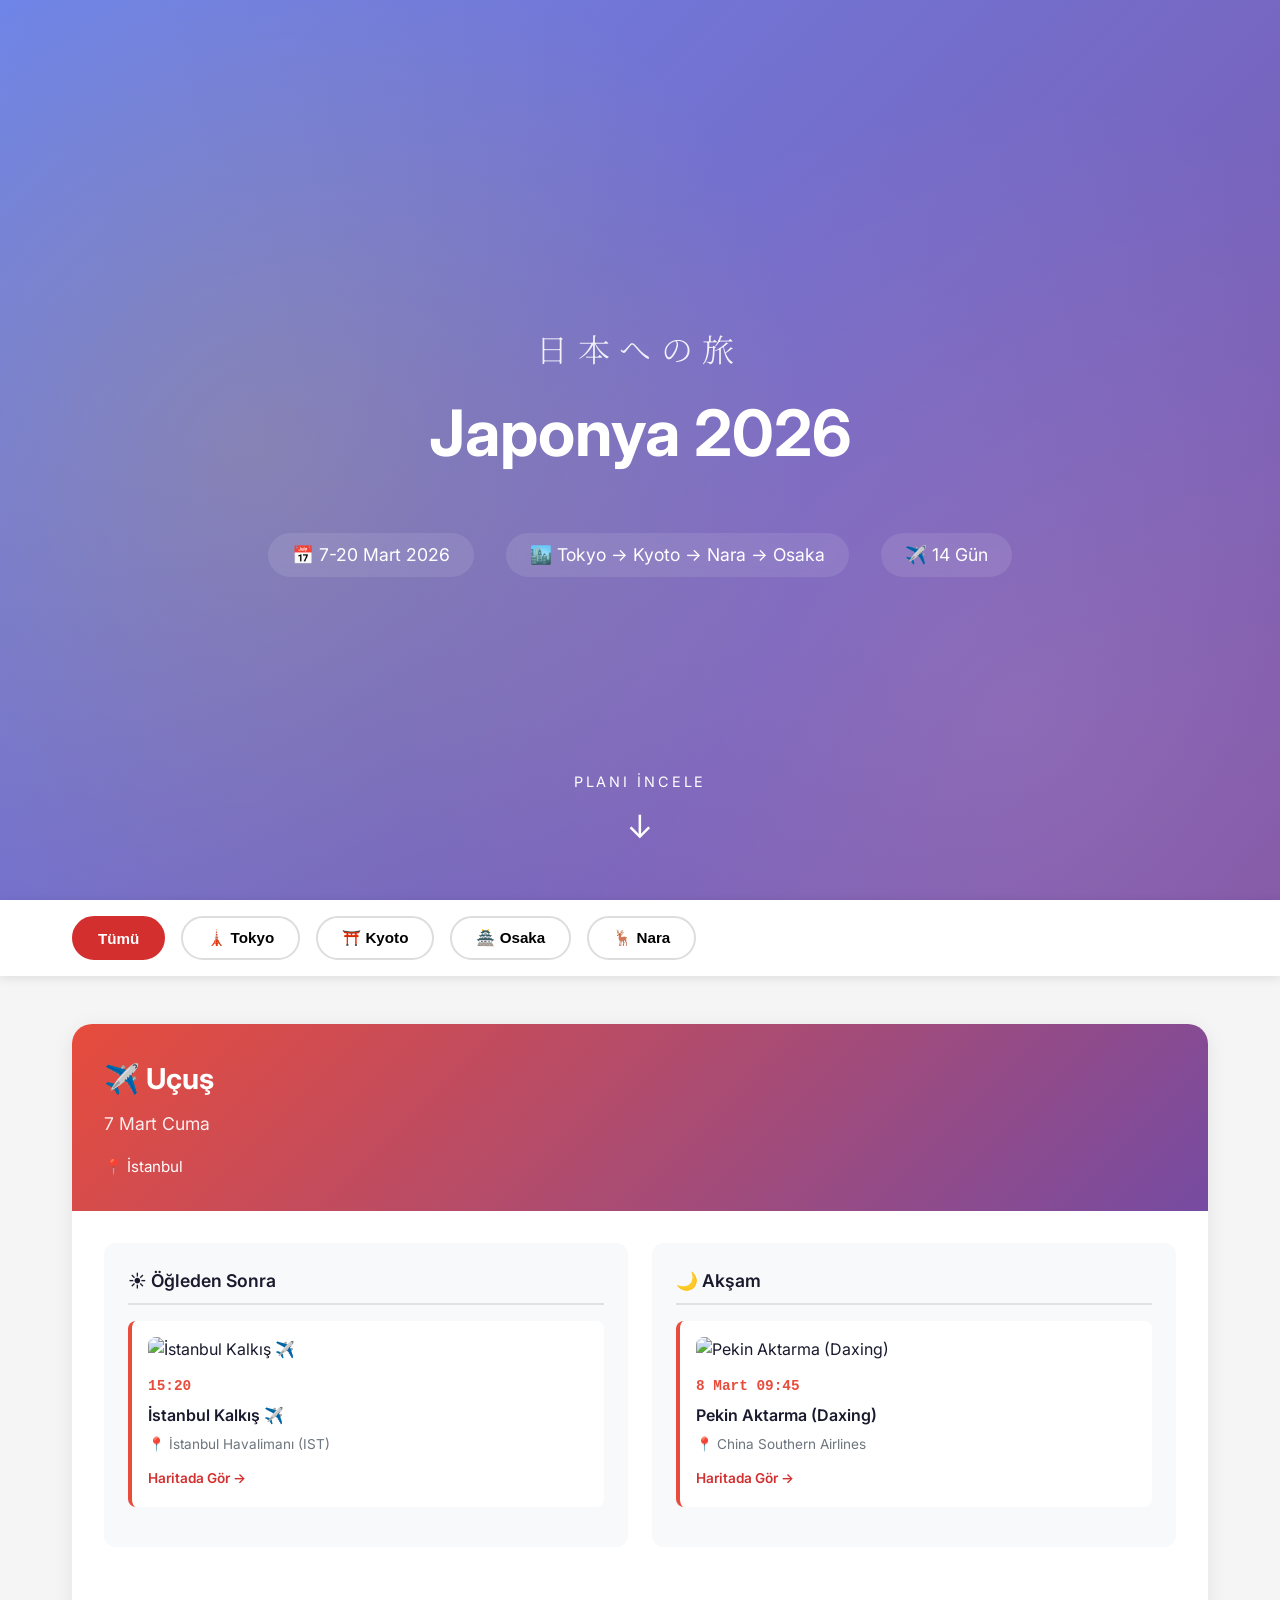
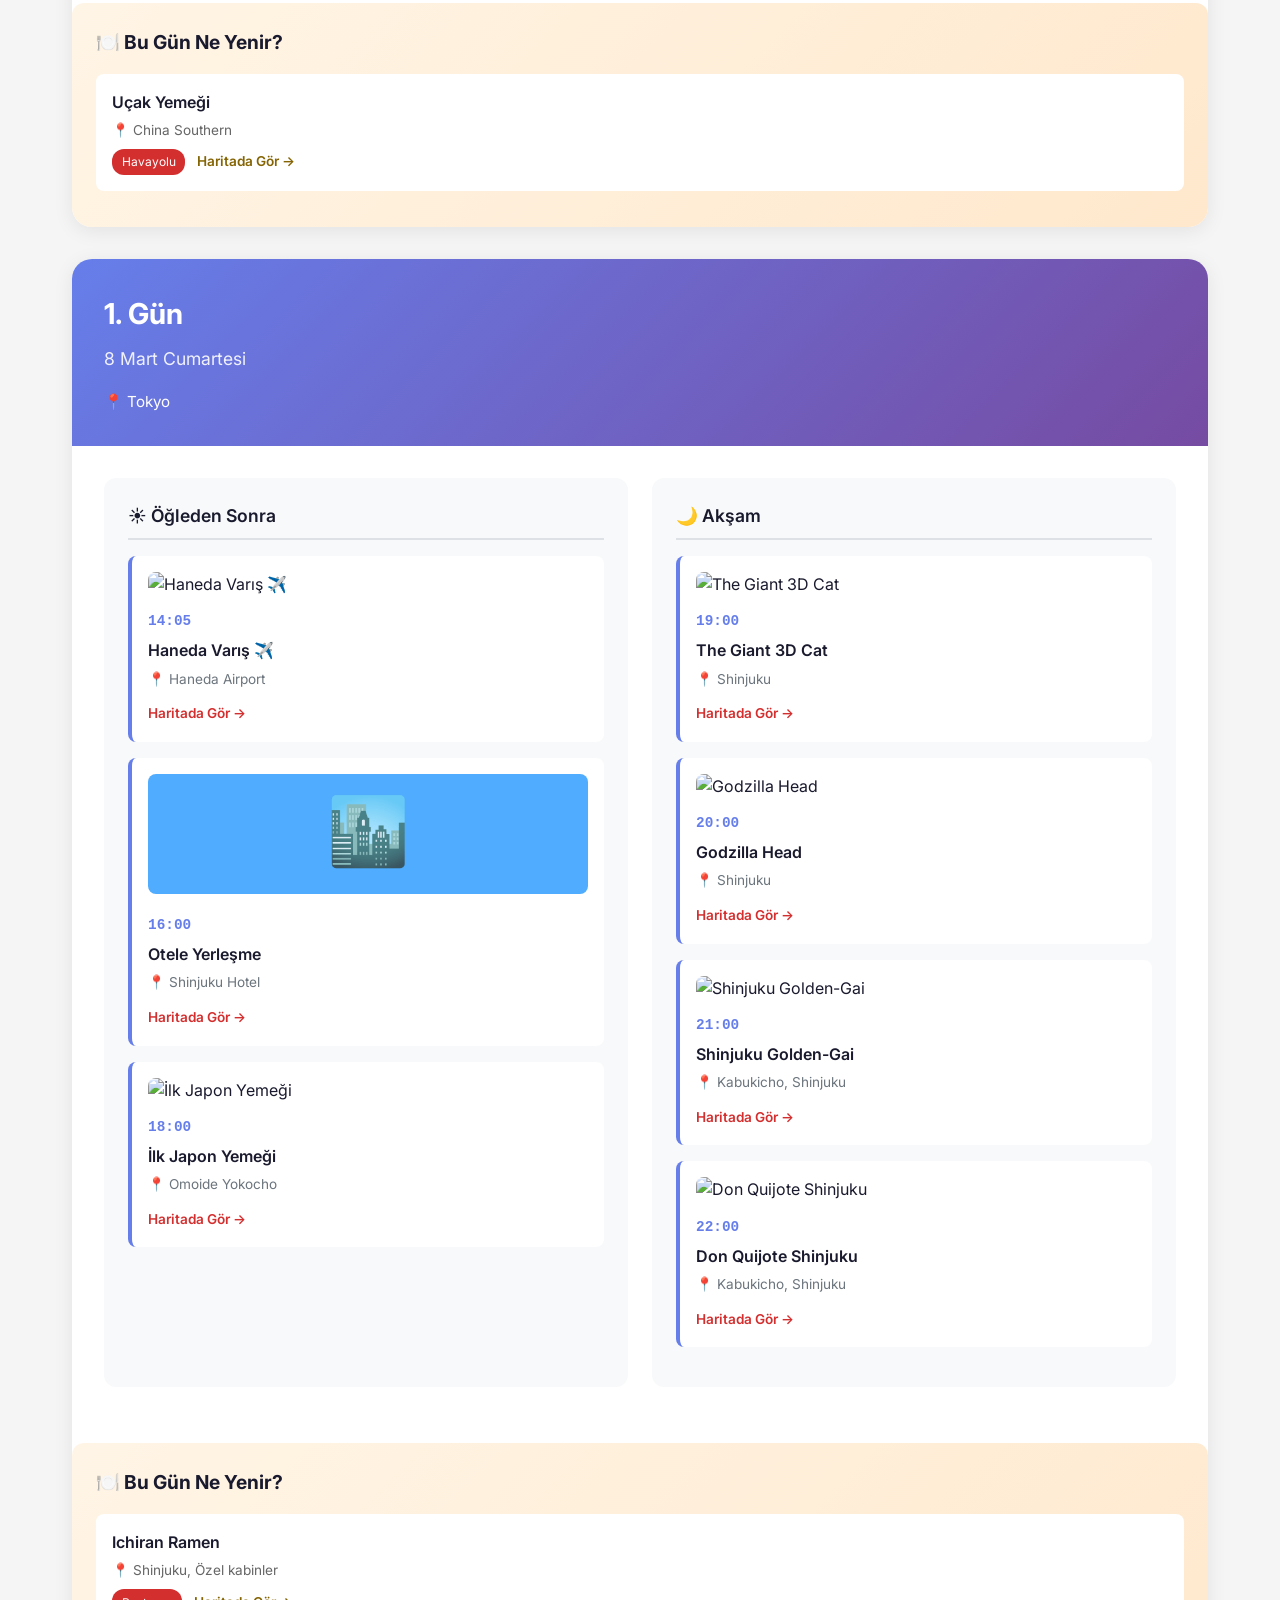
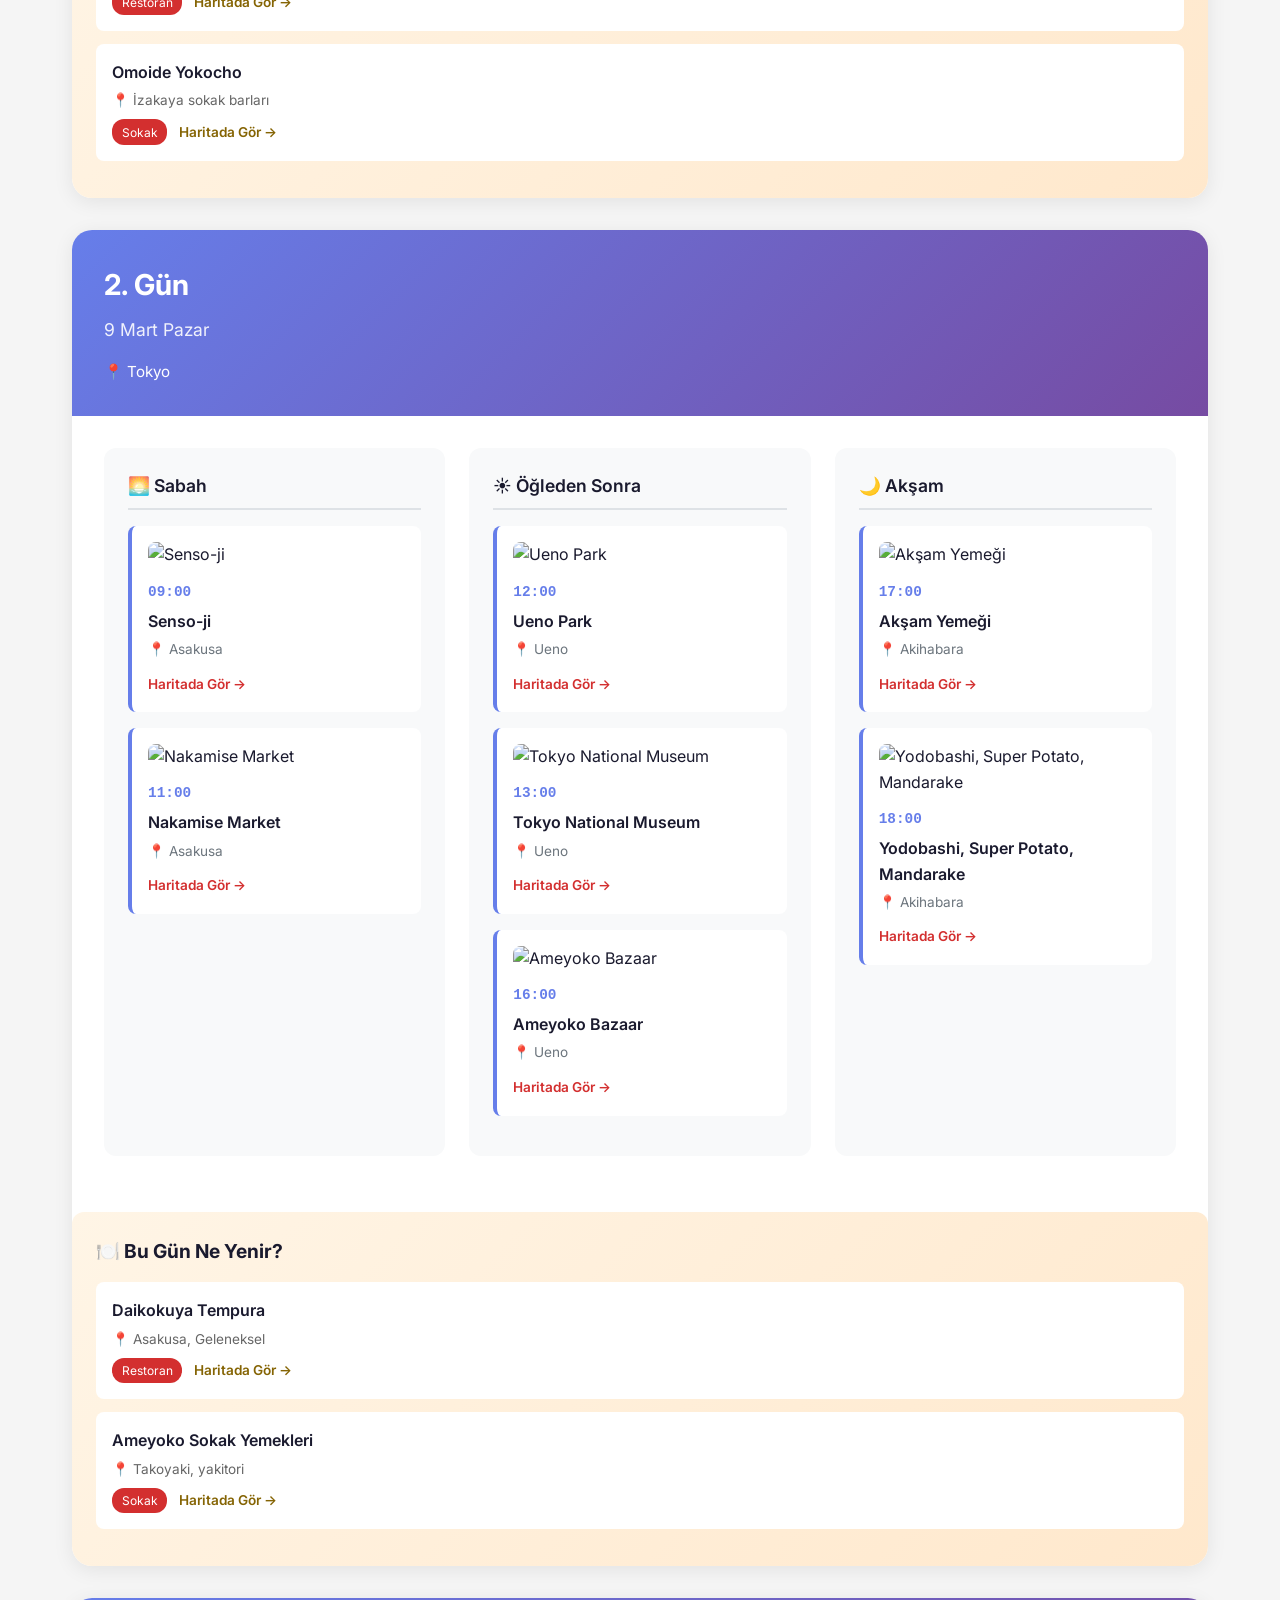
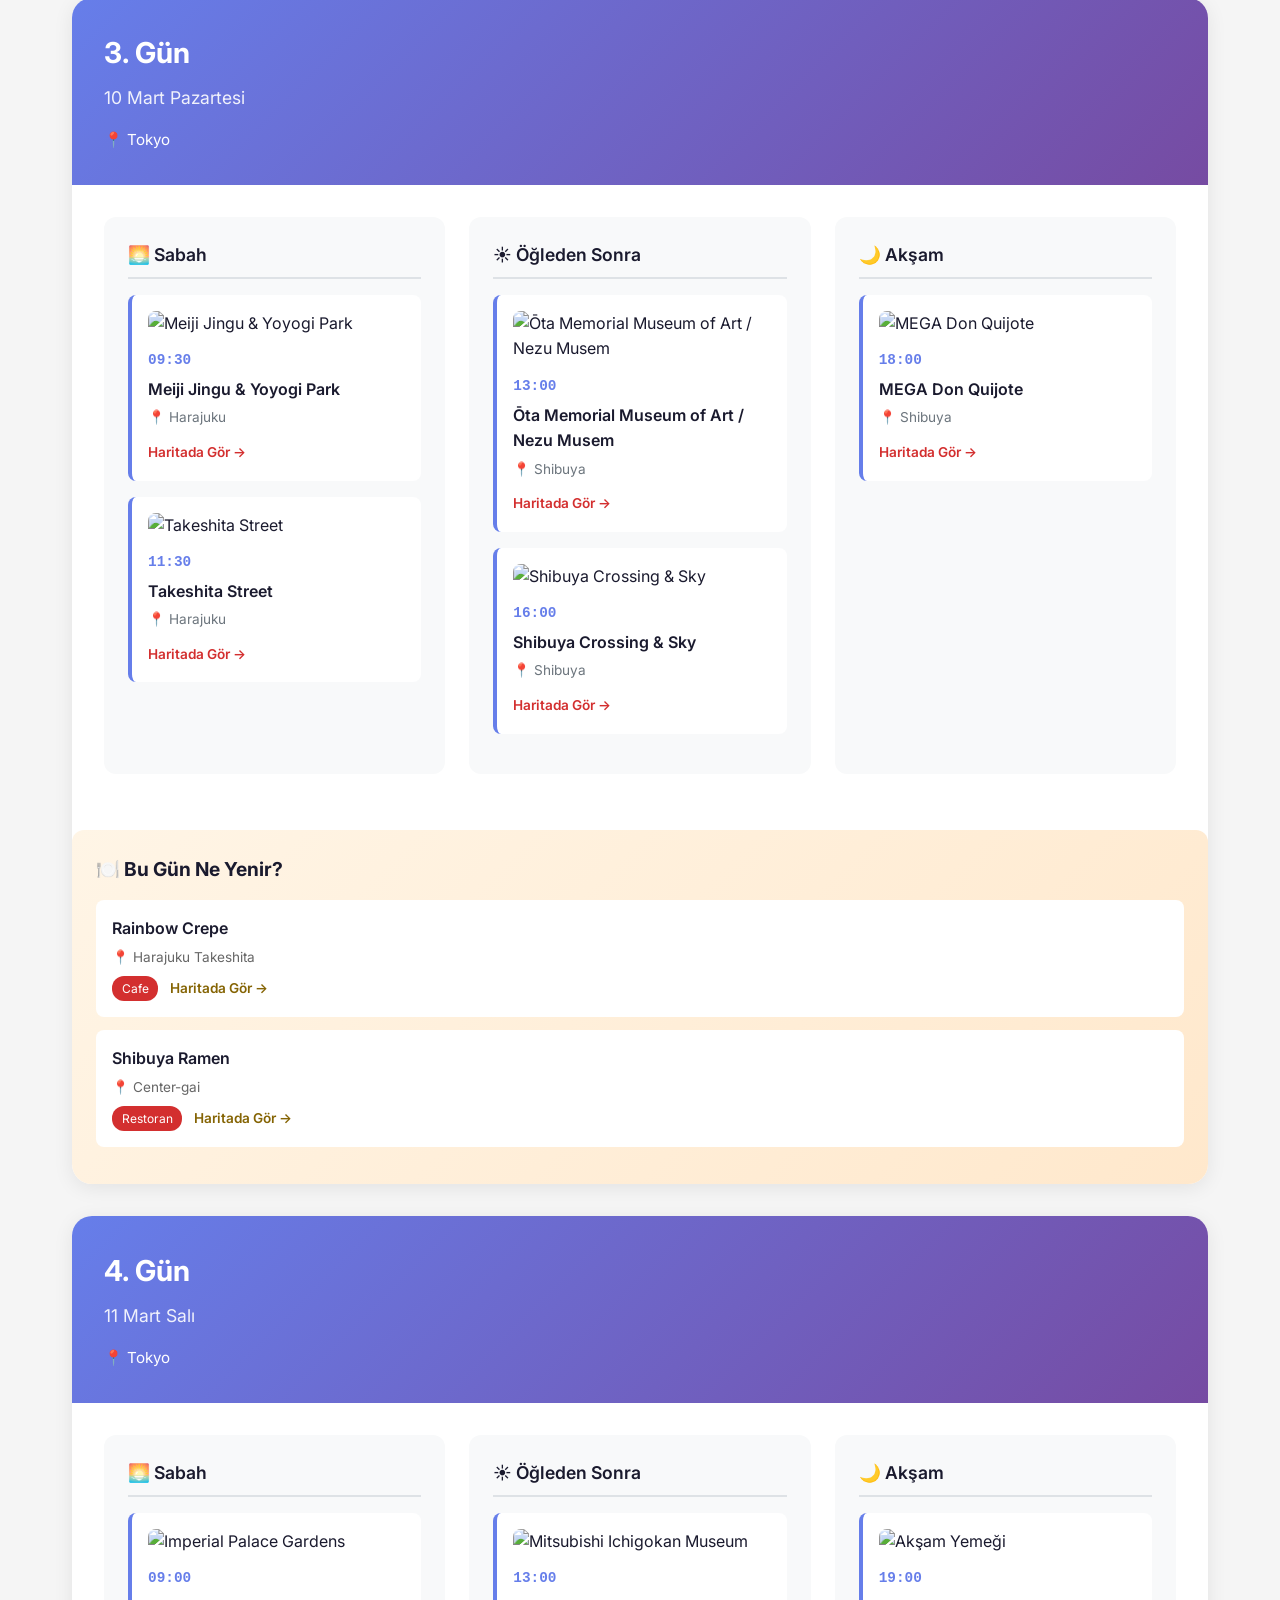
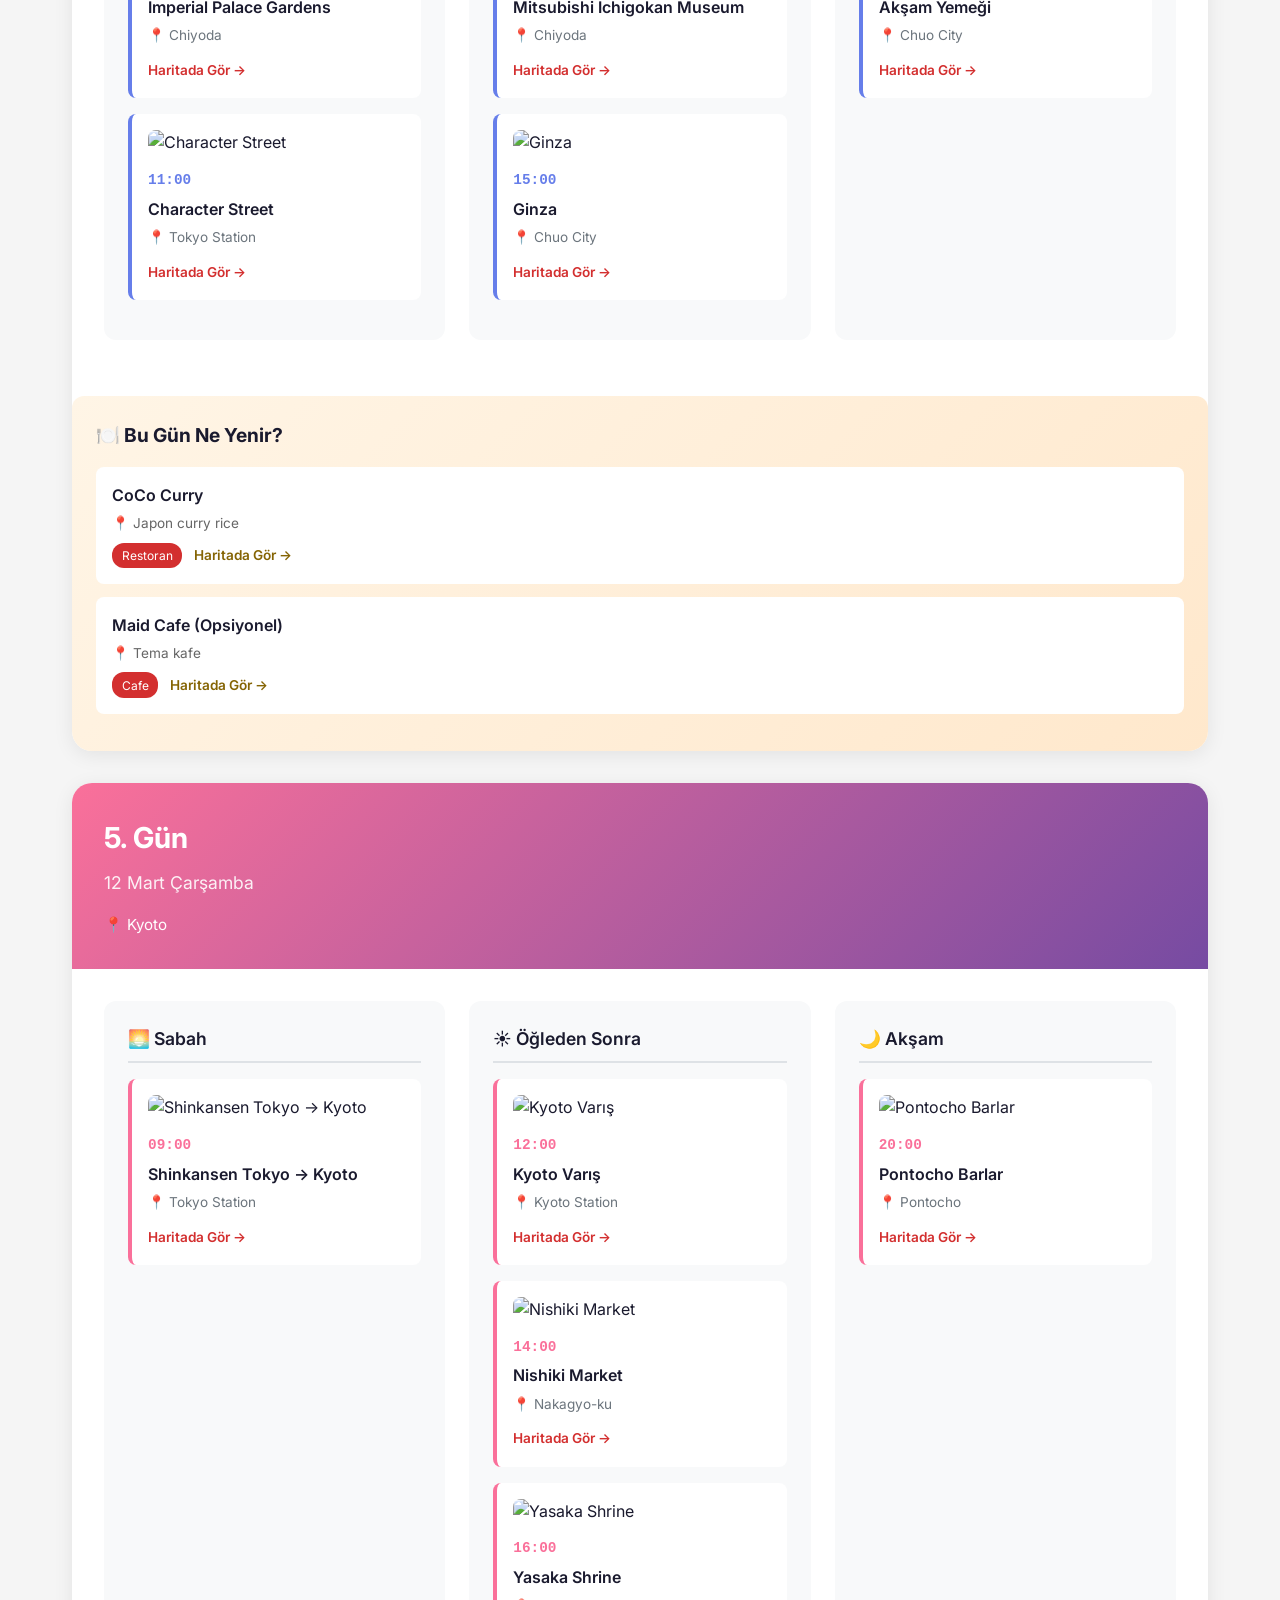
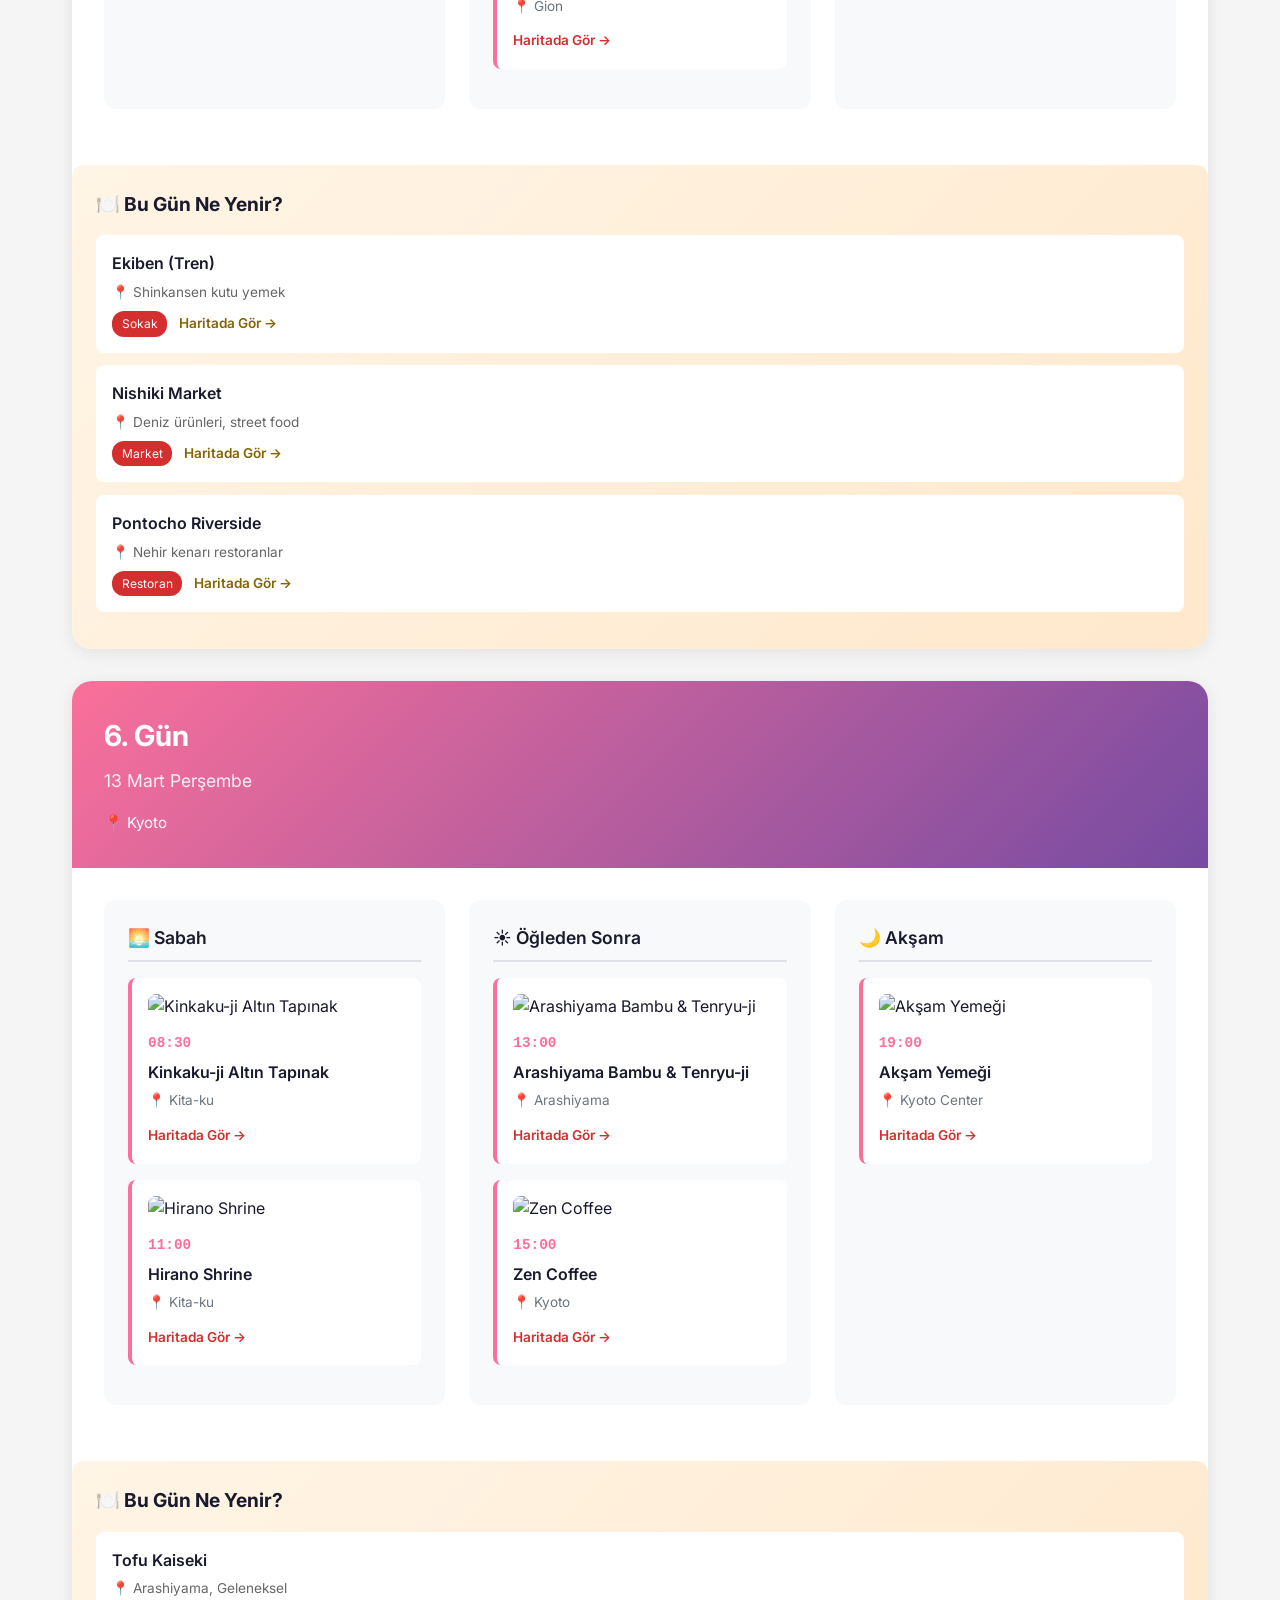
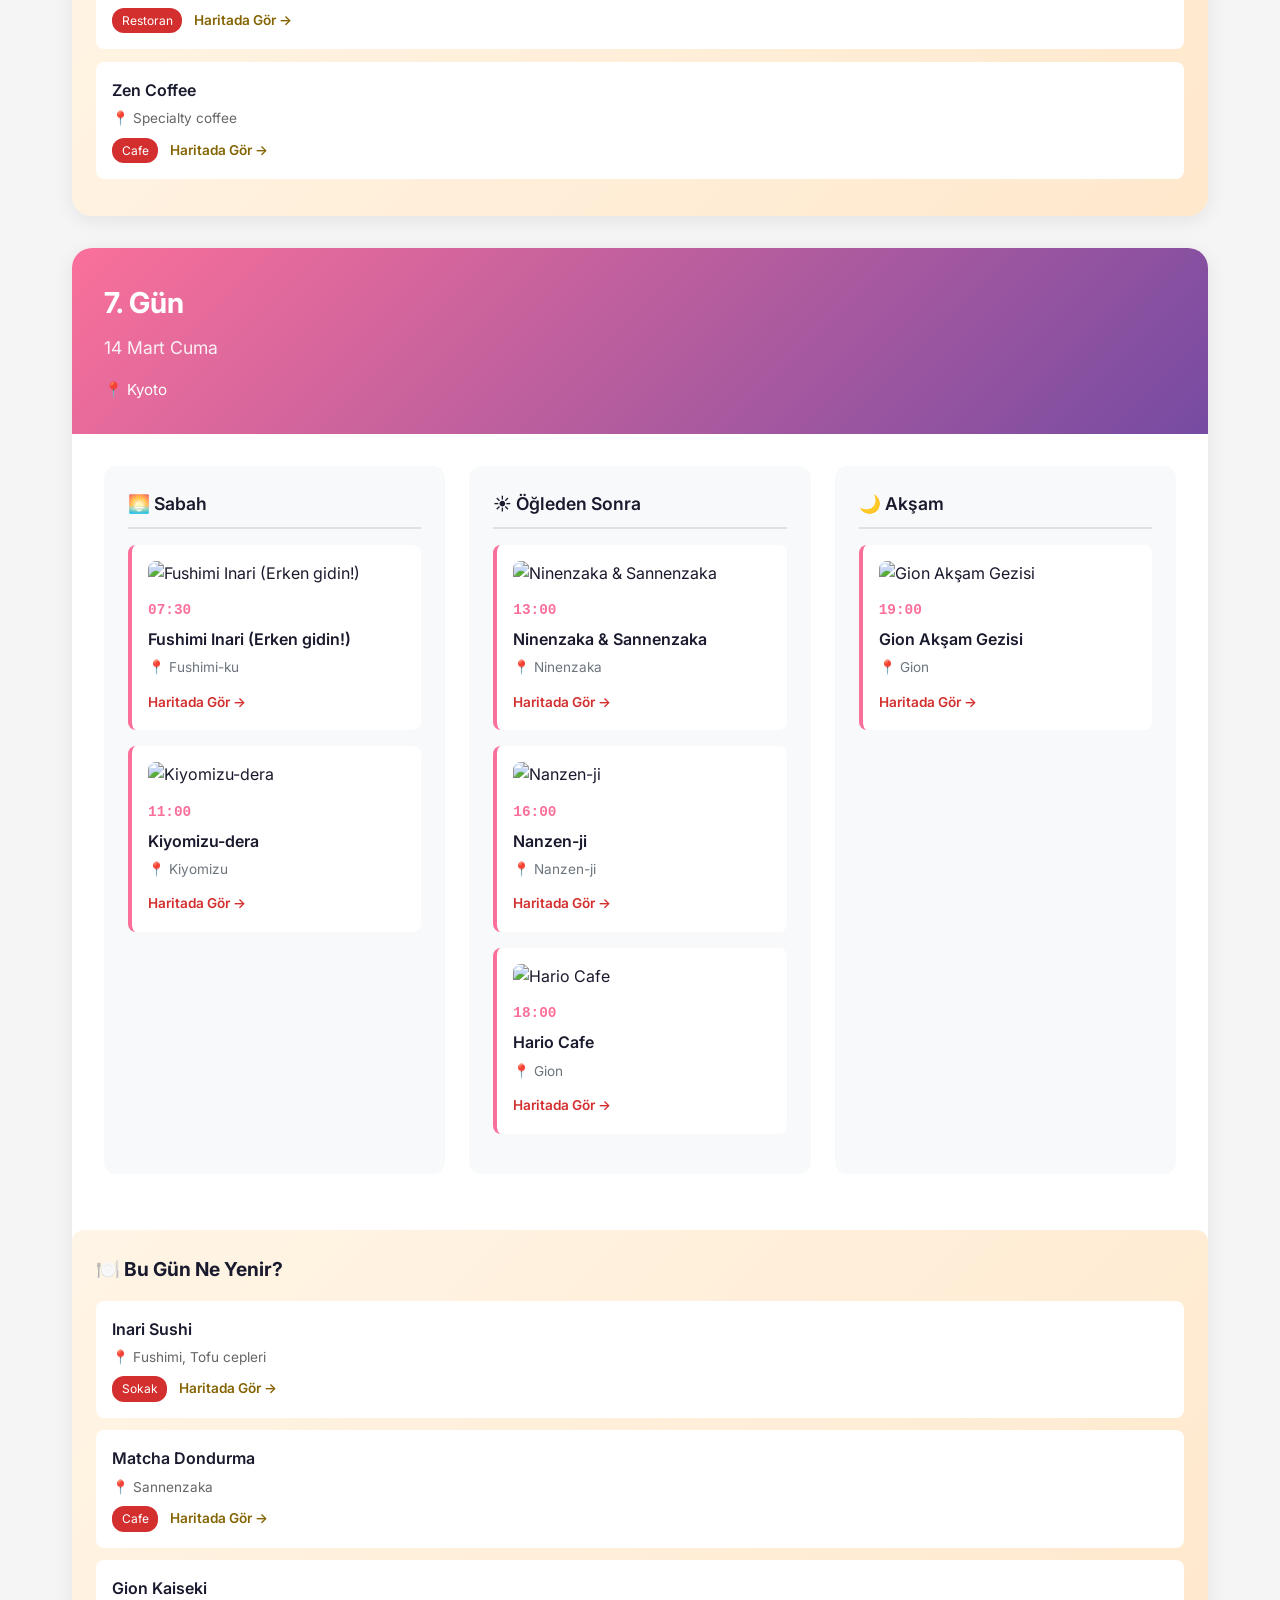
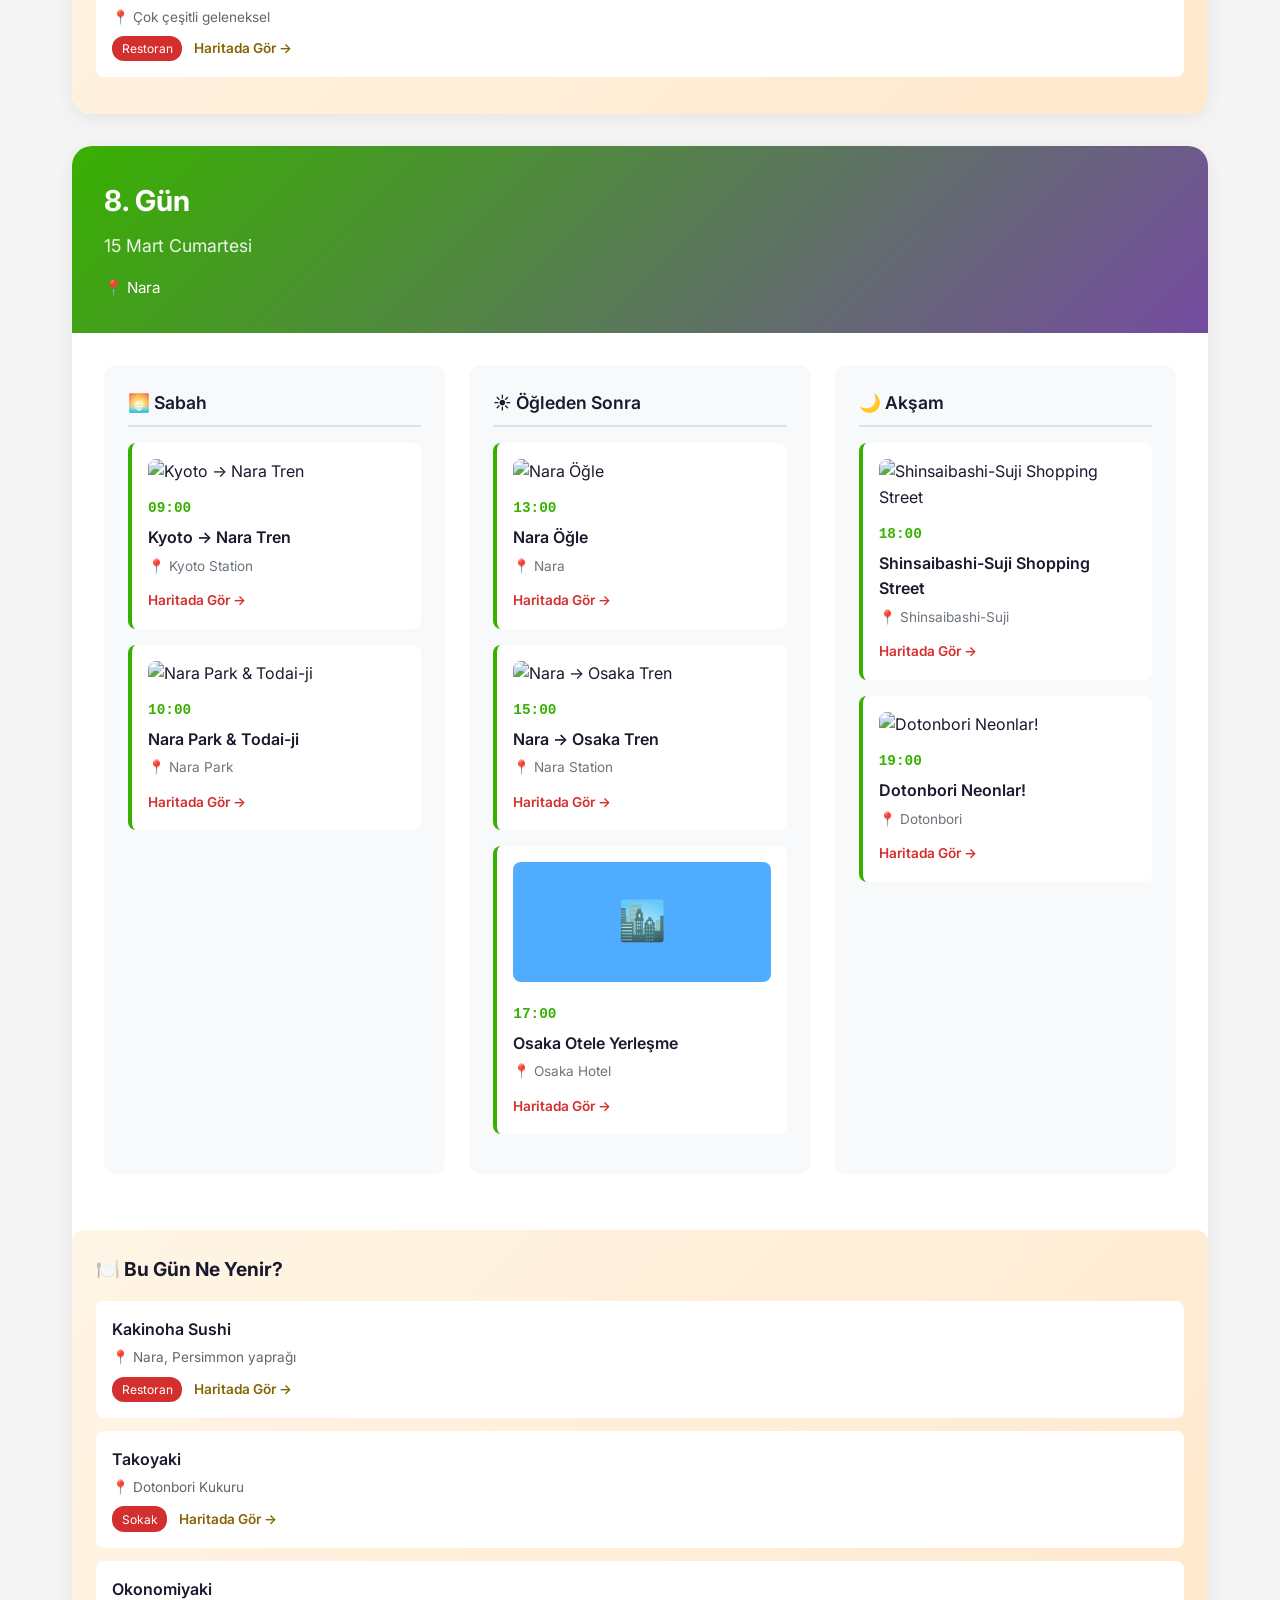
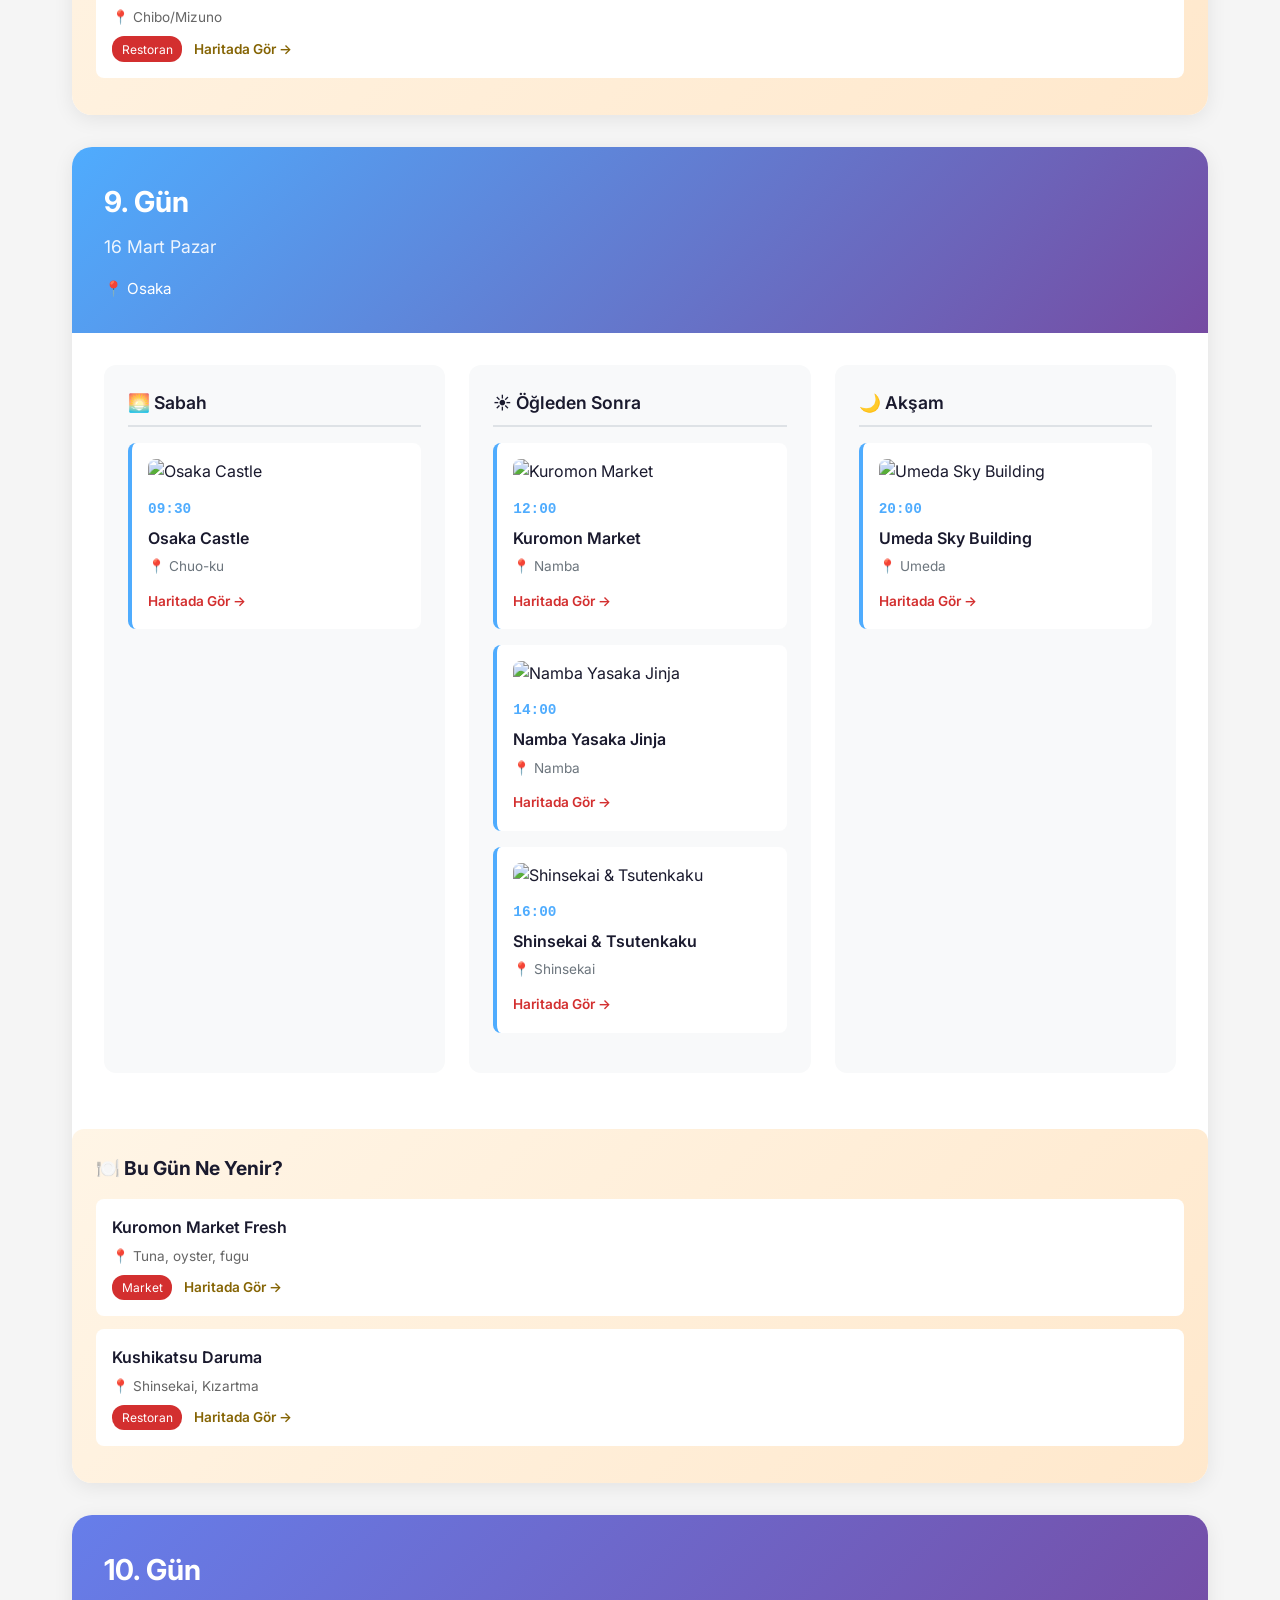
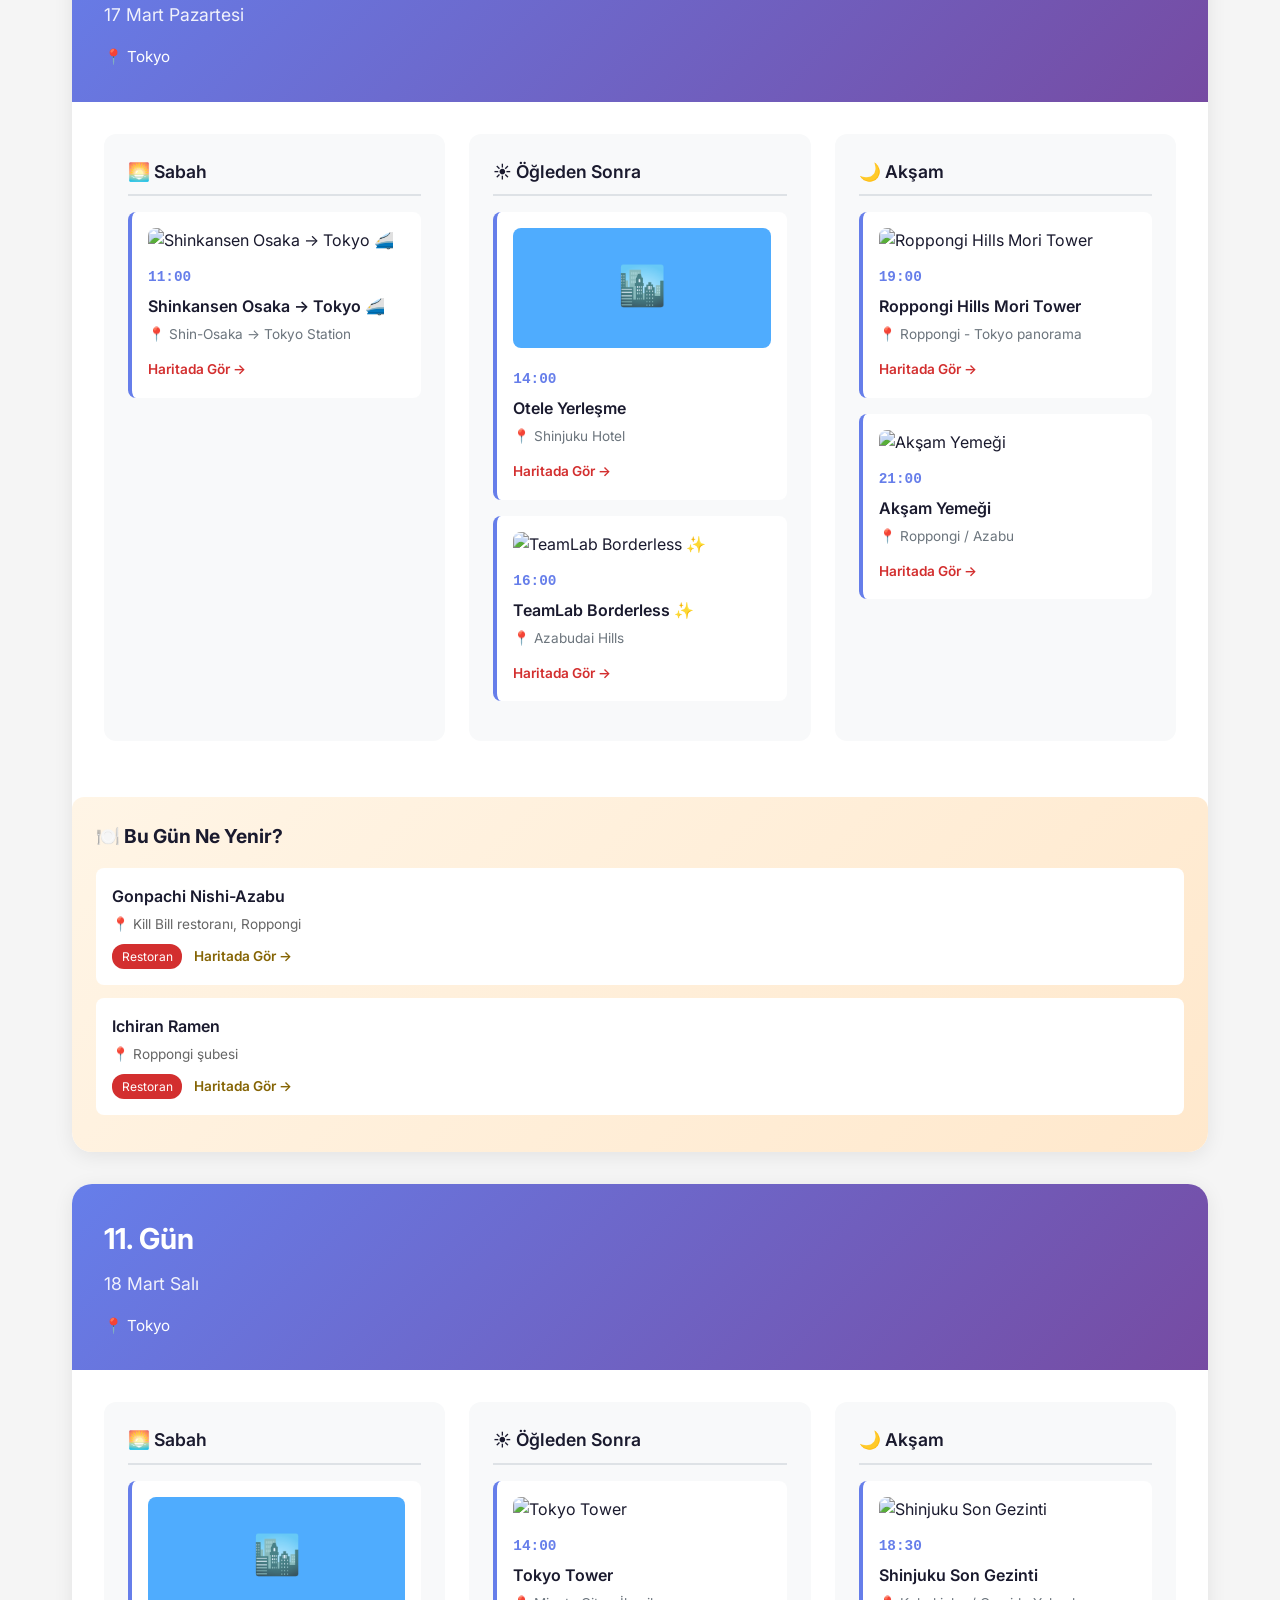
==== commit b583fcbd: "Add files via upload" ====
--- a/index.html
+++ b/index.html
@@ -113,6 +113,12 @@
                     <p>Shinkansen, JR Pass, IC kartlar</p>
                     <span class="explore-link">Keşfet →</span>
                 </div>
+                <div class="highlight-card" onclick="openModal('modern')">
+                    <div class="highlight-icon">✨</div>
+                    <h3>Modern Tokyo</h3>
+                    <p>teamLab, Tokyo Tower, gökdelenler</p>
+                    <span class="explore-link">Keşfet →</span>
+                </div>
             </div>
         </section>
 
@@ -125,14 +131,14 @@
                         <div class="city-icon">🗼</div>
                         <div class="city-info">
                             <h3>Tokyo</h3>
-                            <p class="city-days">8 Gece</p>
+                            <p class="city-days">7 Gece</p>
                         </div>
                     </div>
                     <div class="city-highlights">
                         <div class="highlight-item">⛩️ Senso-ji & Meiji Jingu</div>
                         <div class="highlight-item">🎮 Akihabara Anime Paradise</div>
                         <div class="highlight-item">🌃 Shibuya & Shinjuku Neon</div>
-                        <div class="highlight-item">🎨 teamLab Borderless</div>
+                        <div class="highlight-item">✨ teamLab Borderless</div>
                     </div>
                 </div>
 
@@ -231,6 +237,6 @@
         </div>
     </footer>
 
-    <script src="script-v2.js"></script>
+    <script src="script.js"></script>
 </body>
 </html>
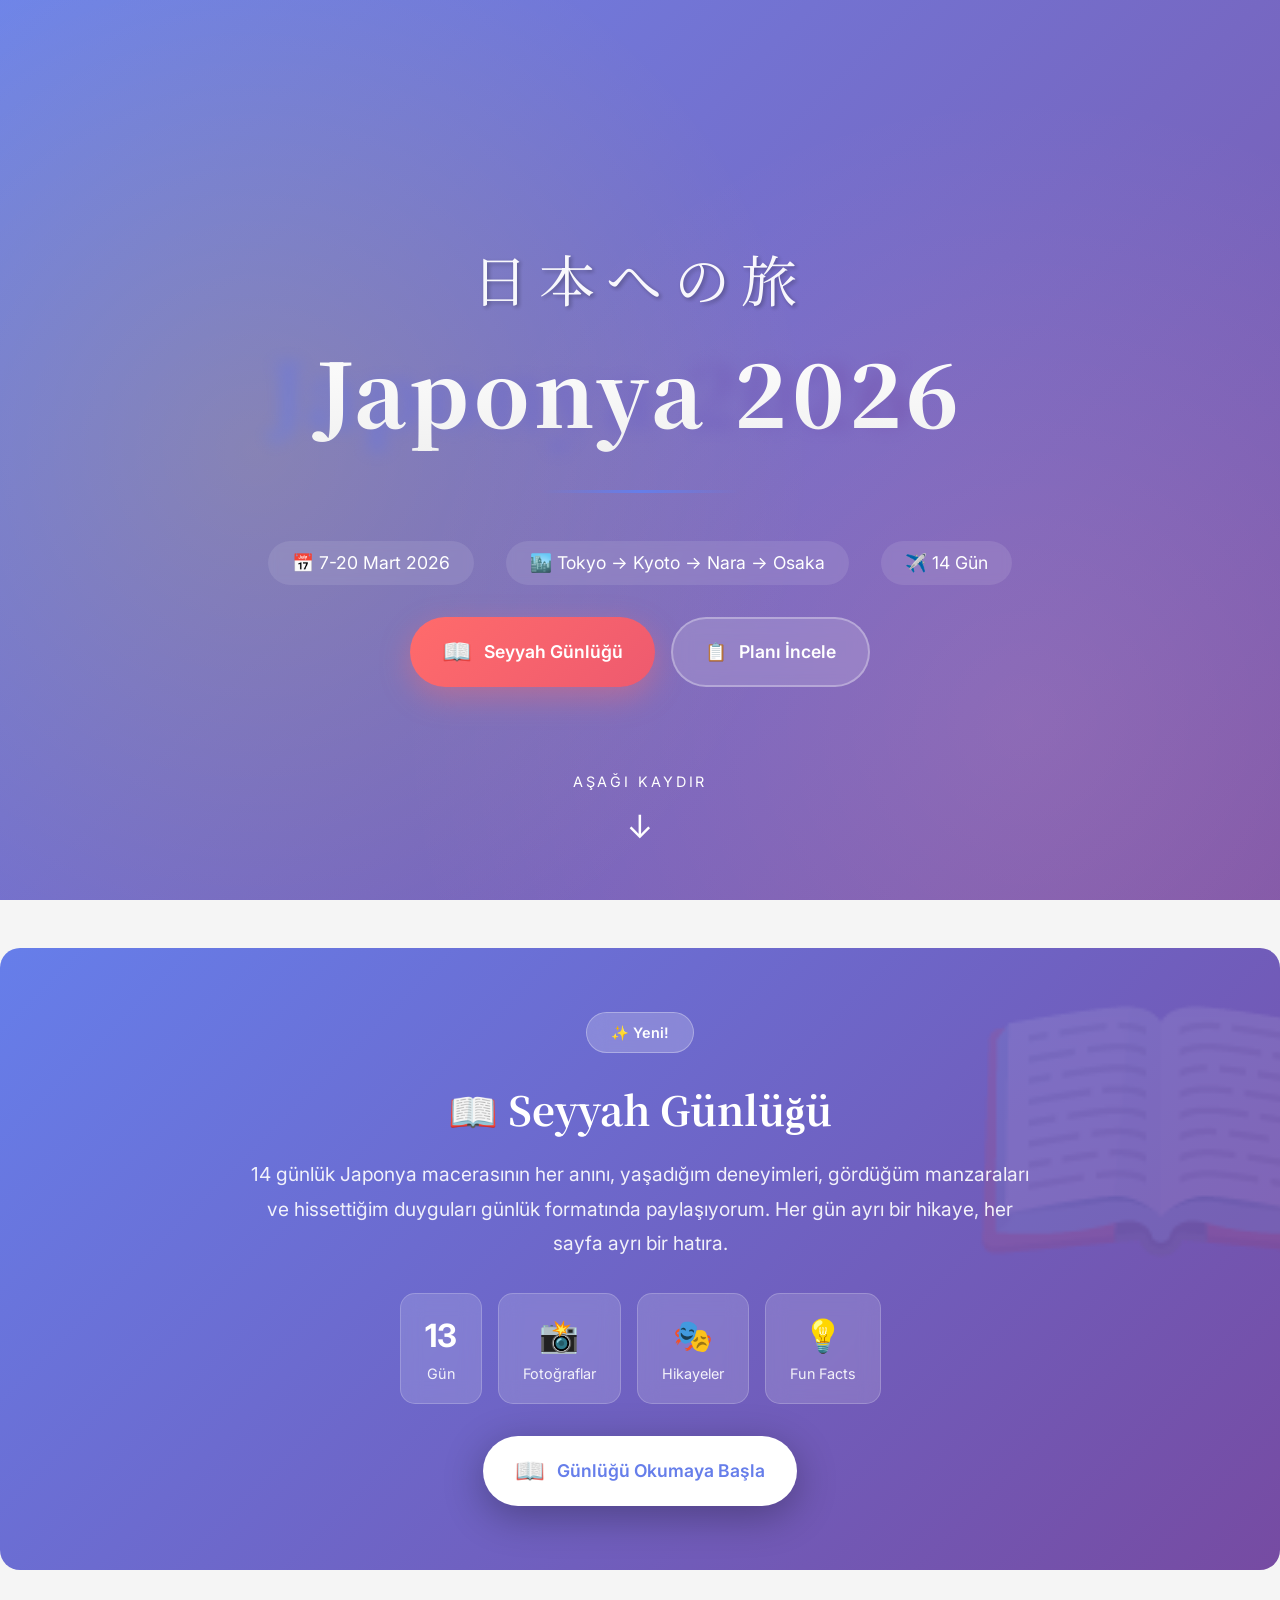
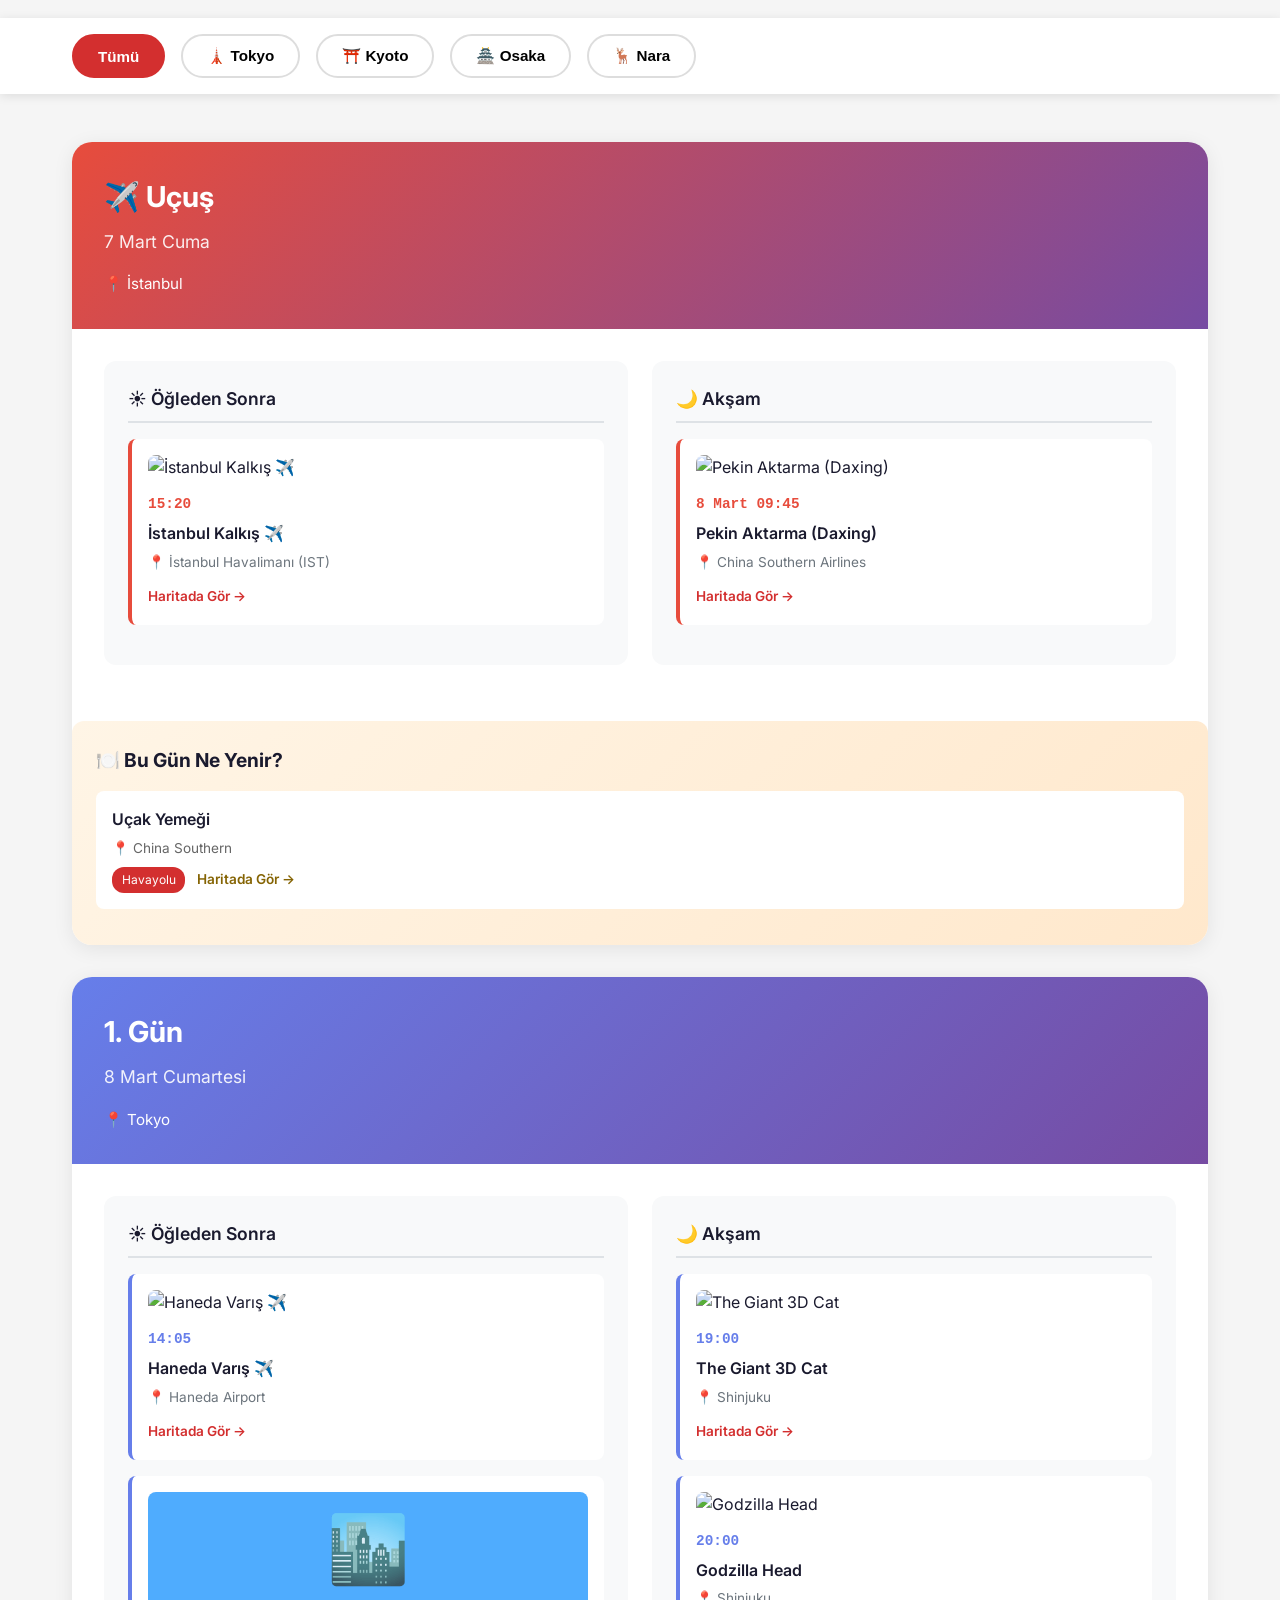
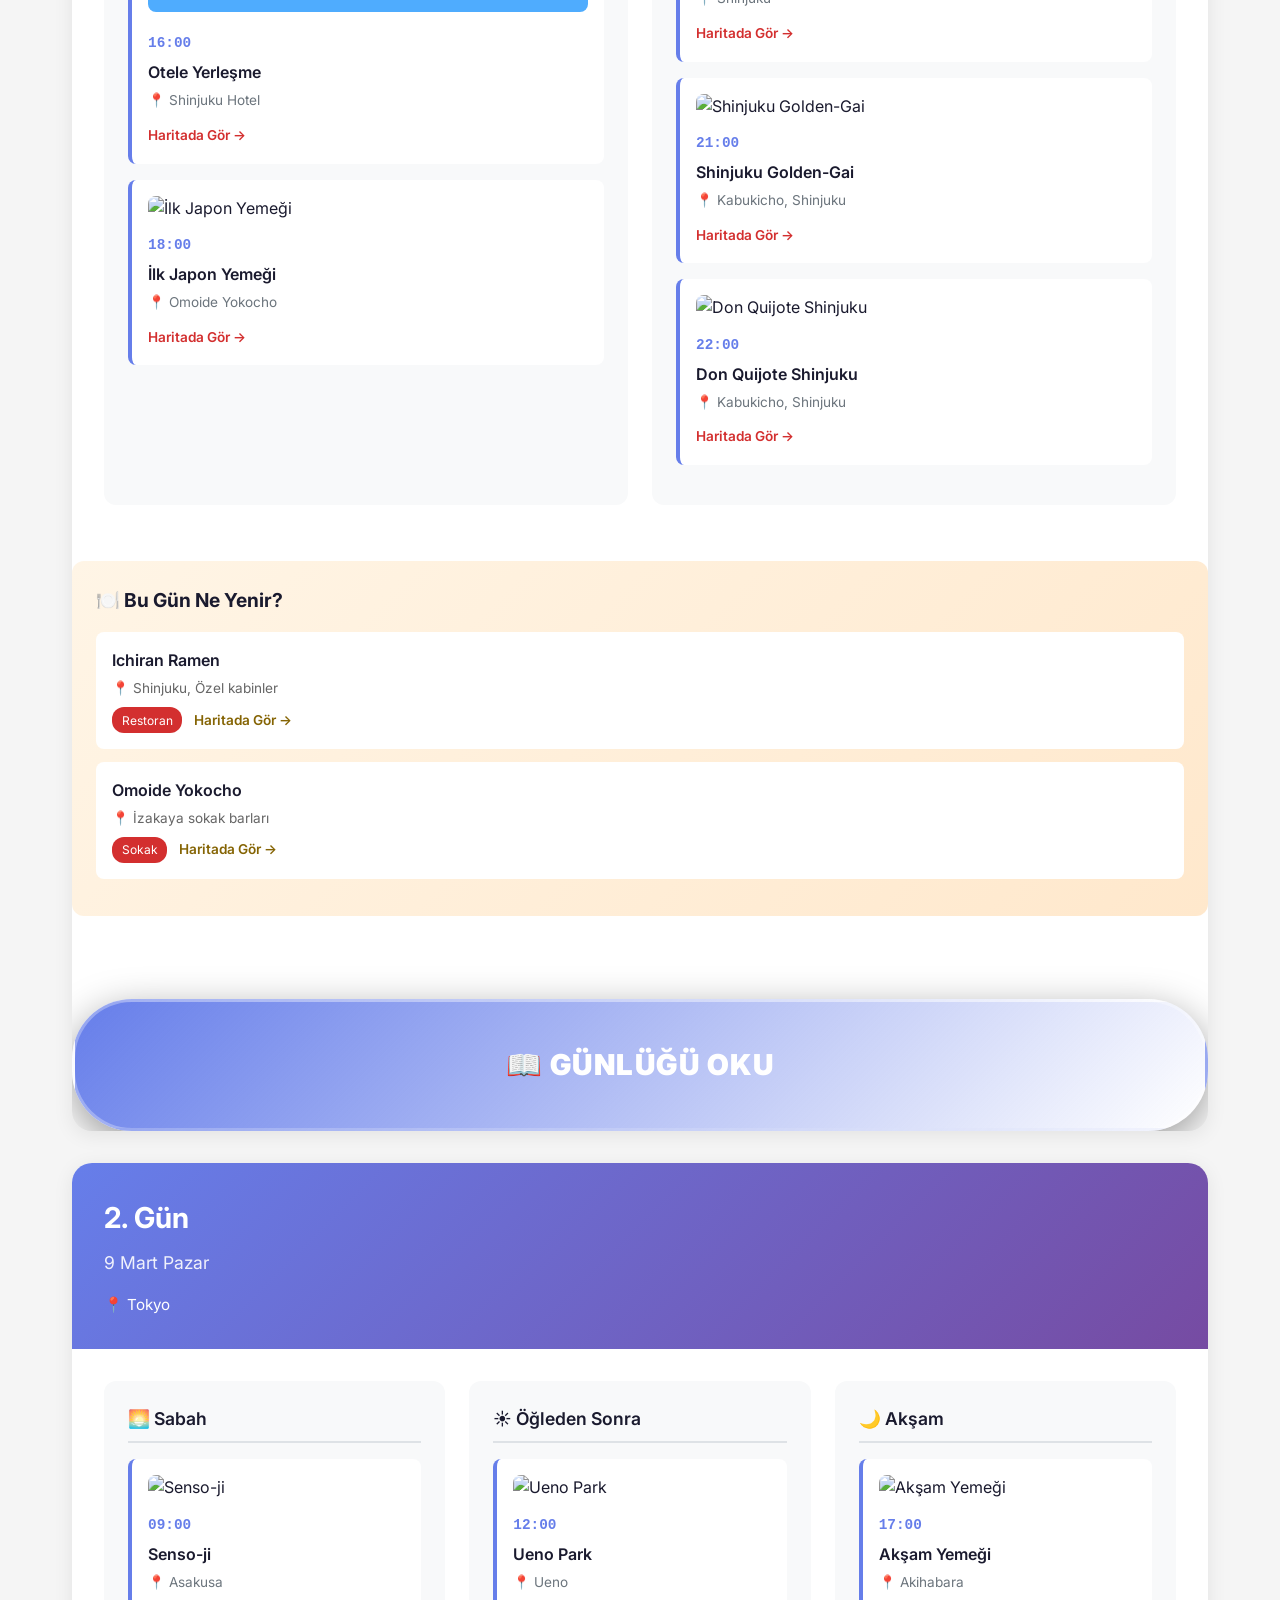
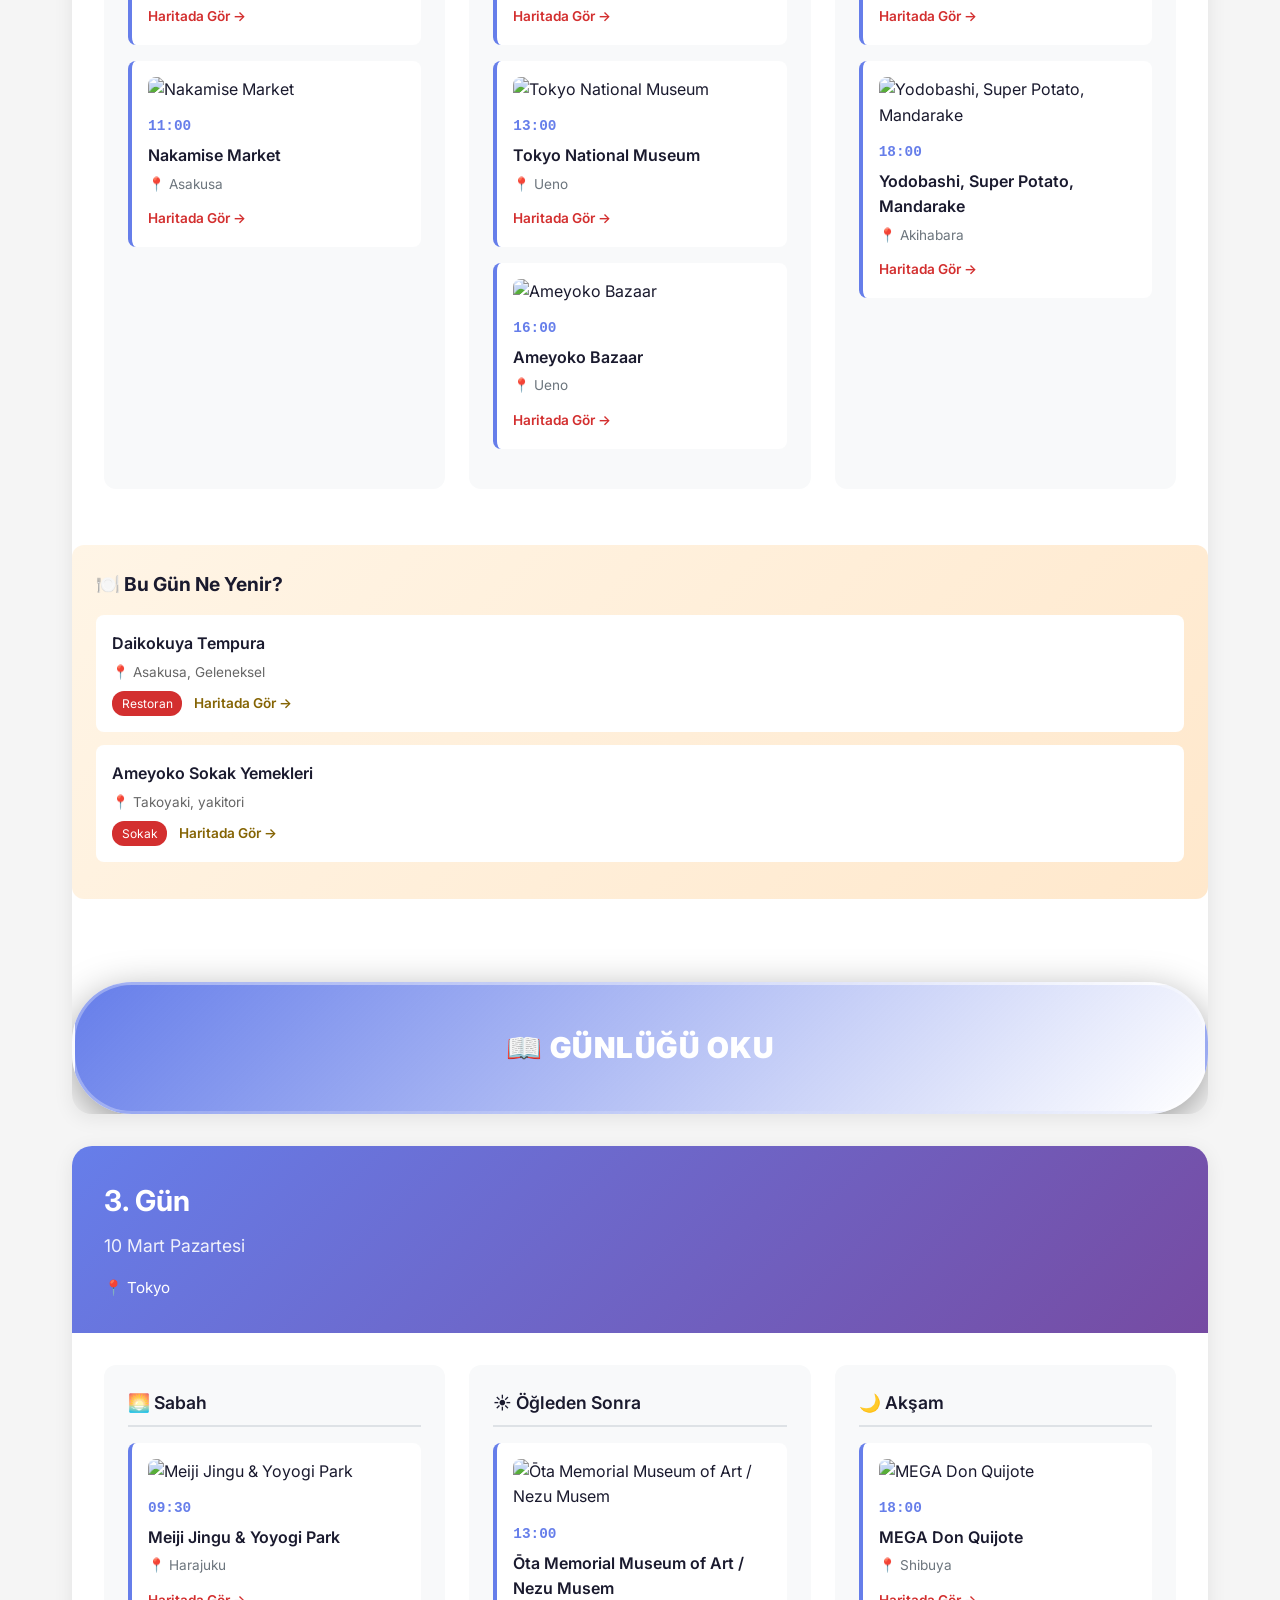
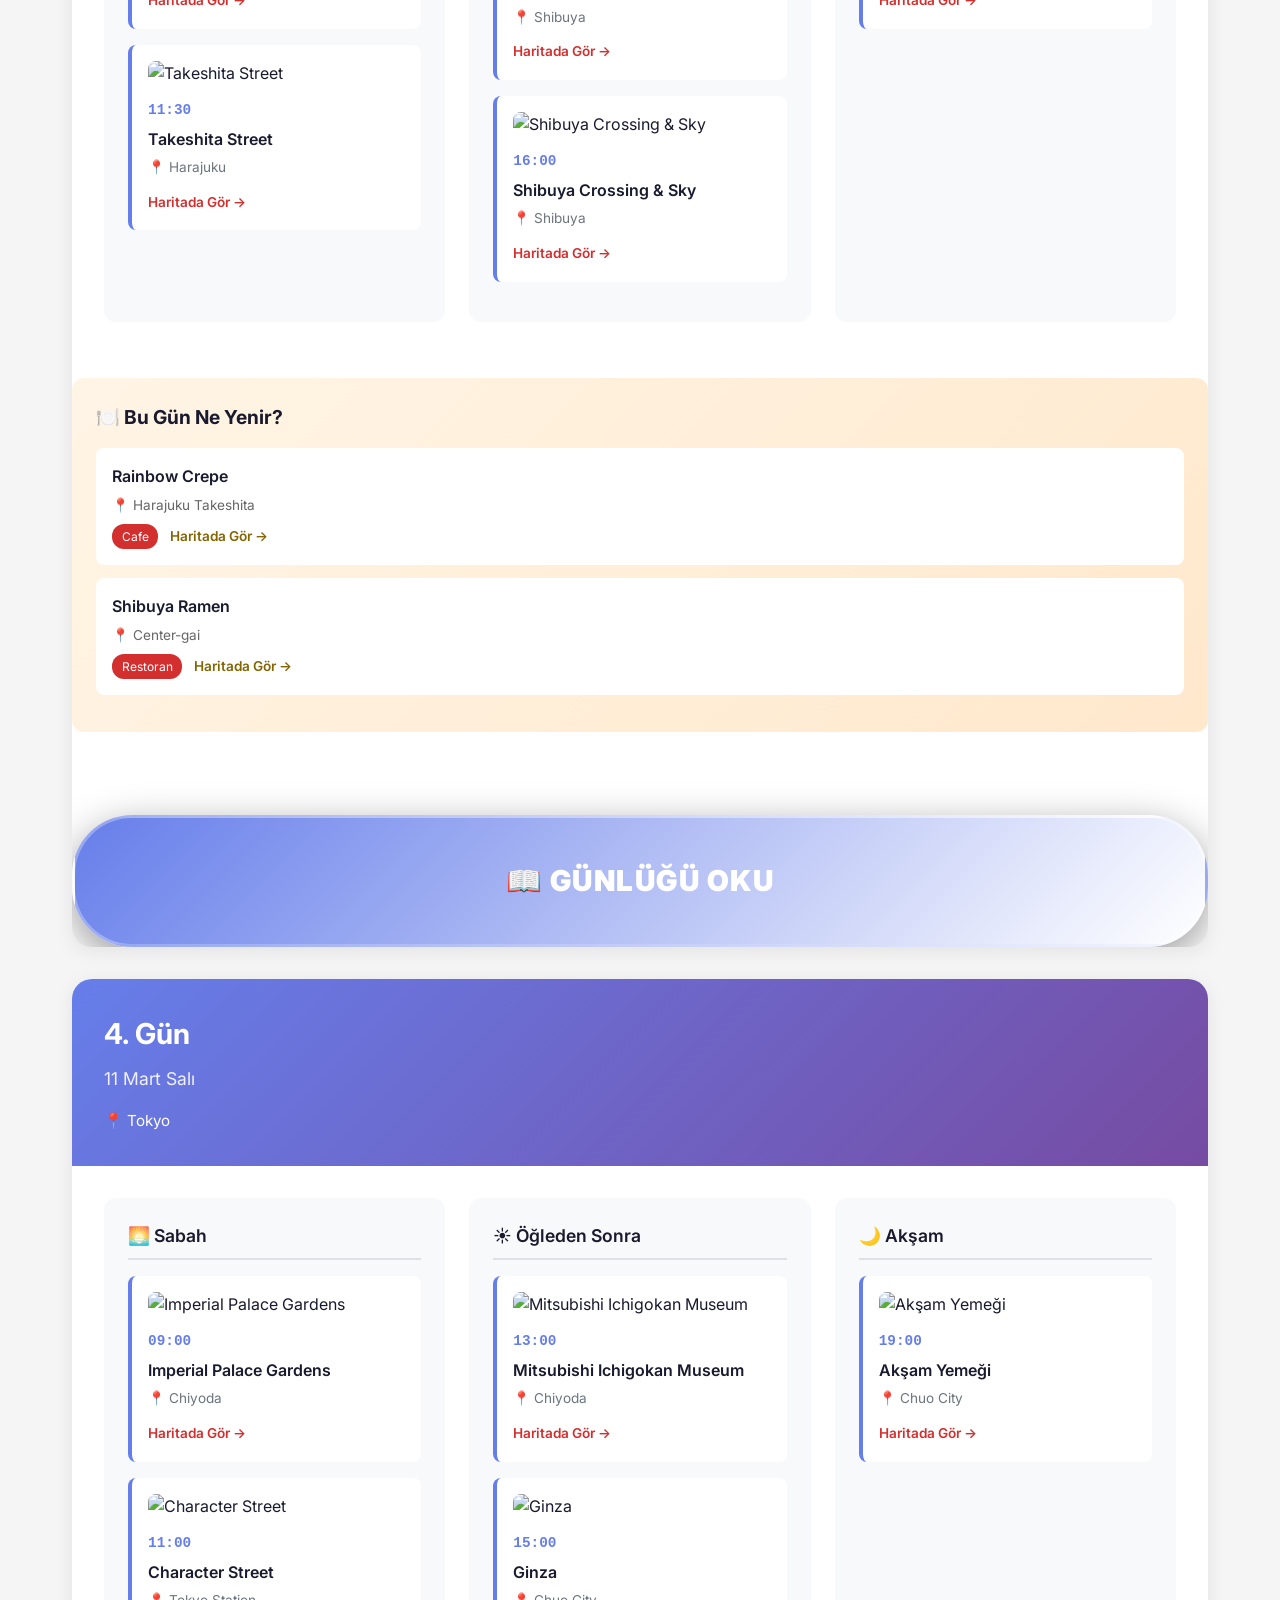
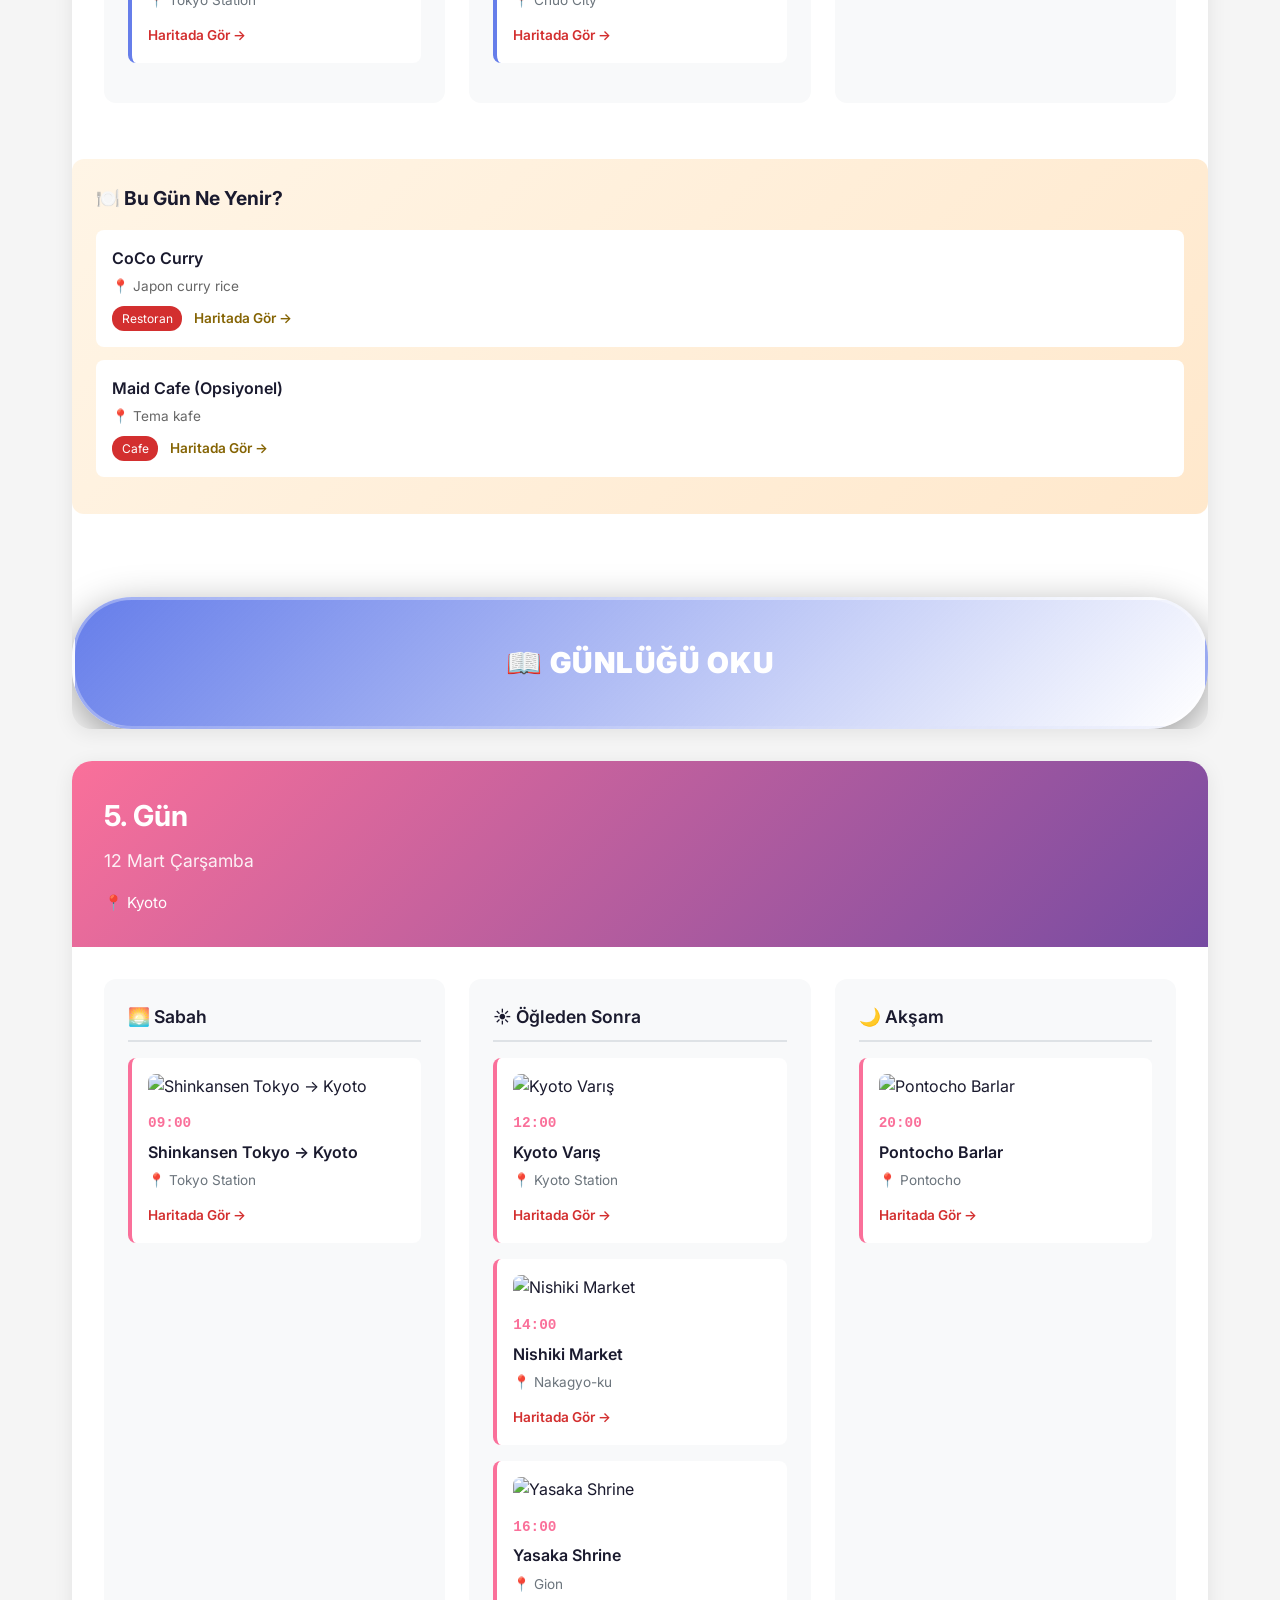
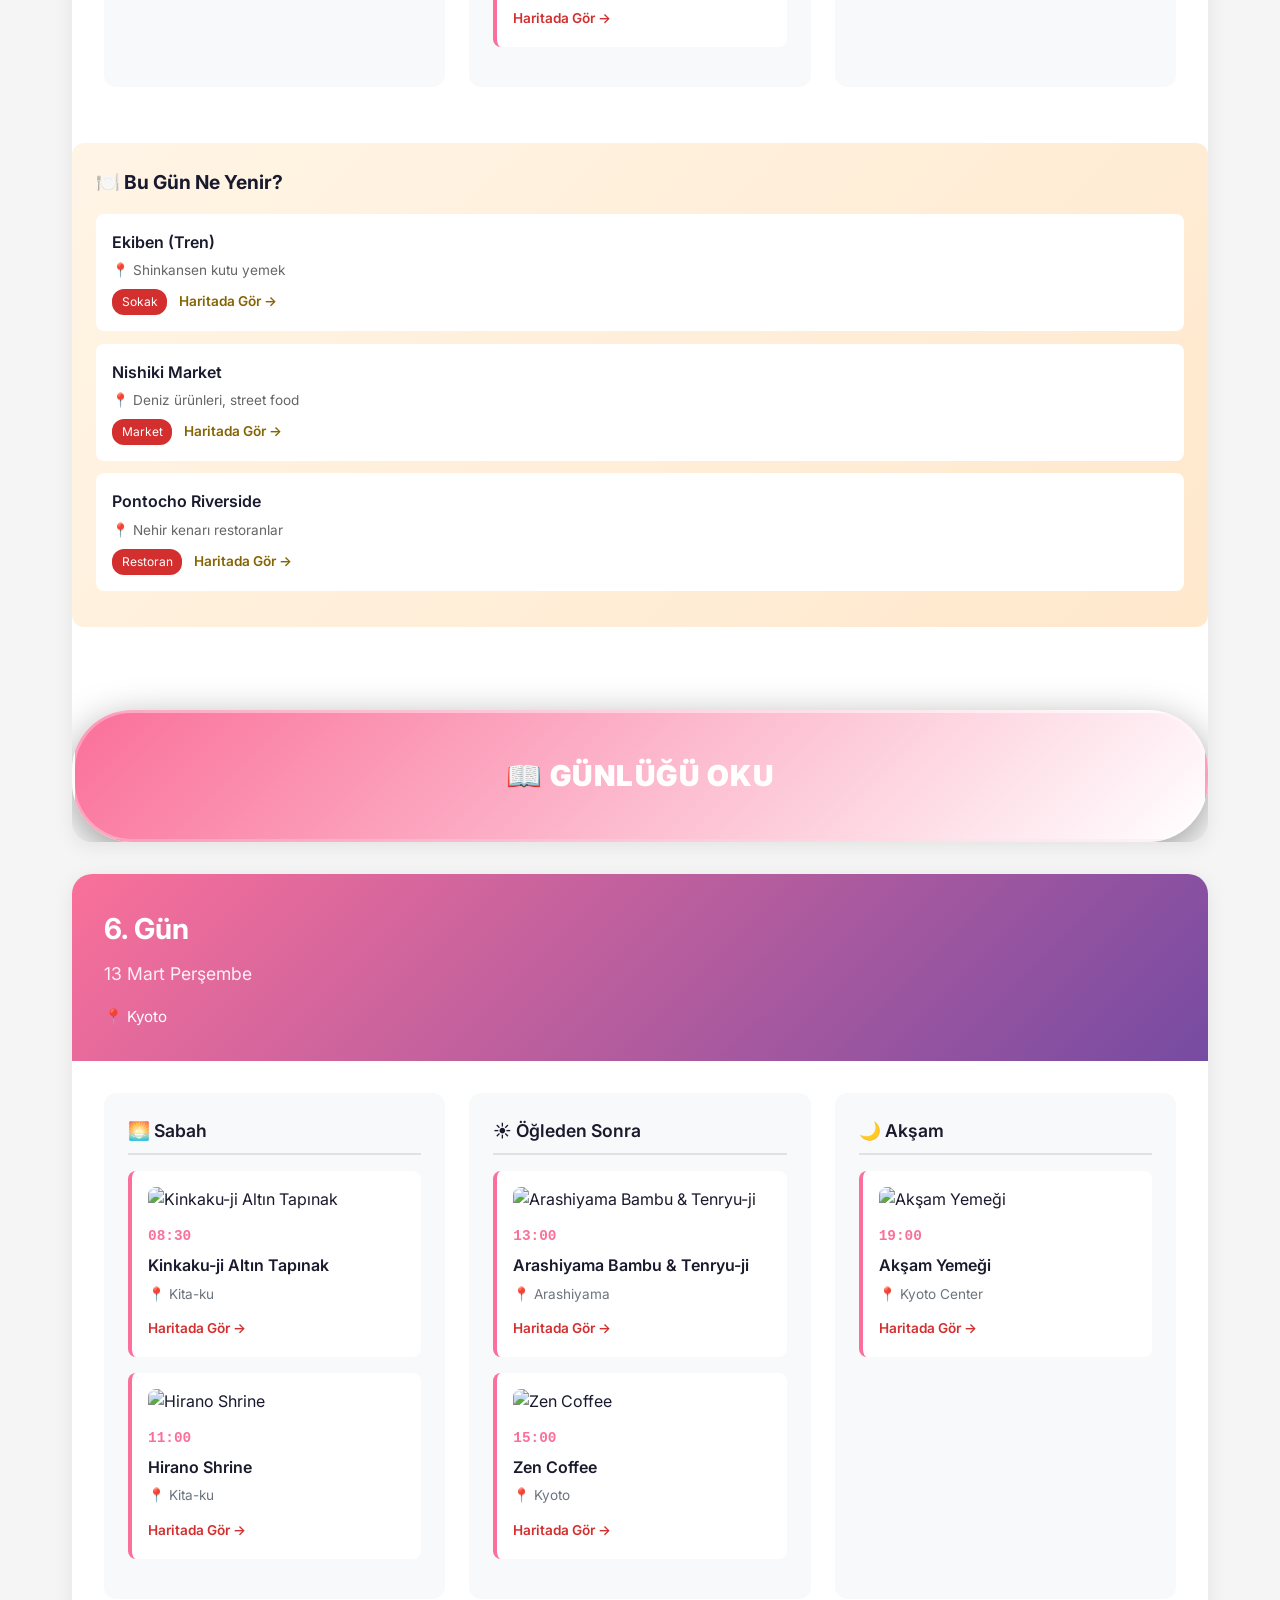
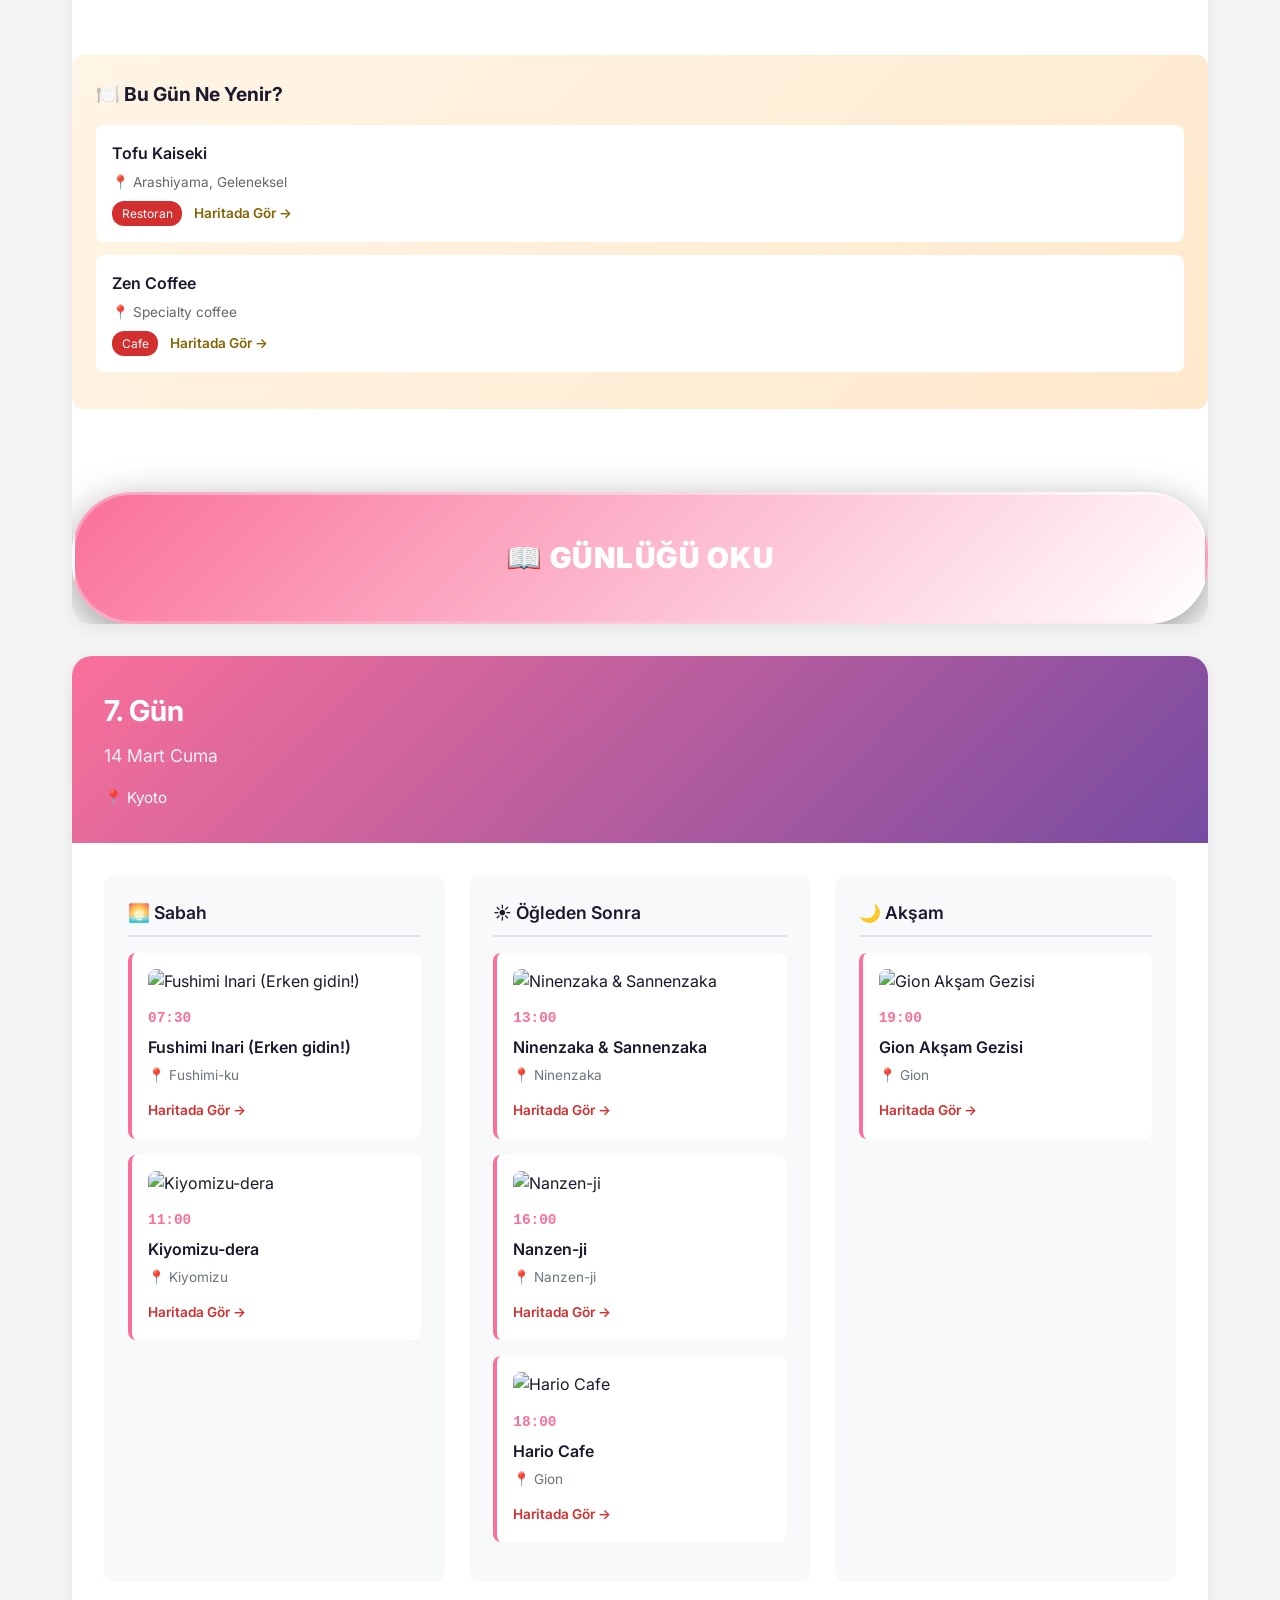
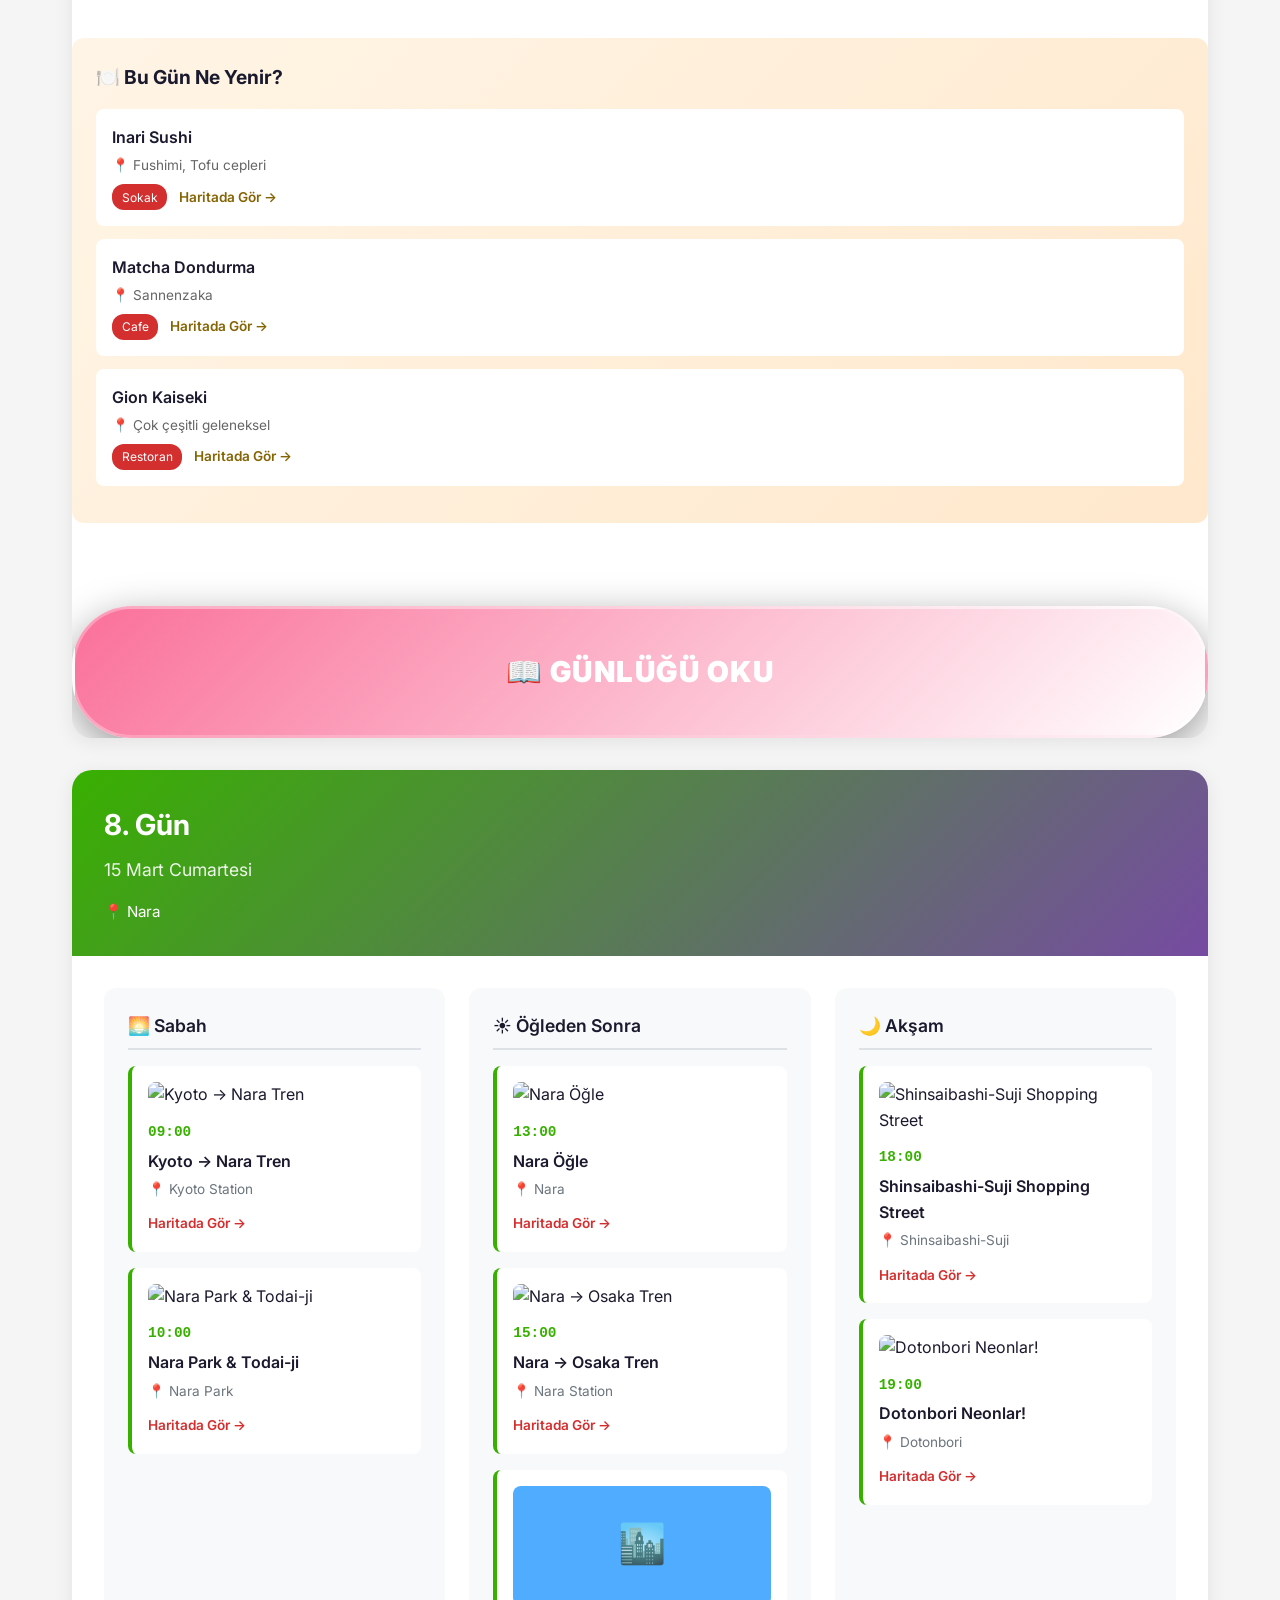
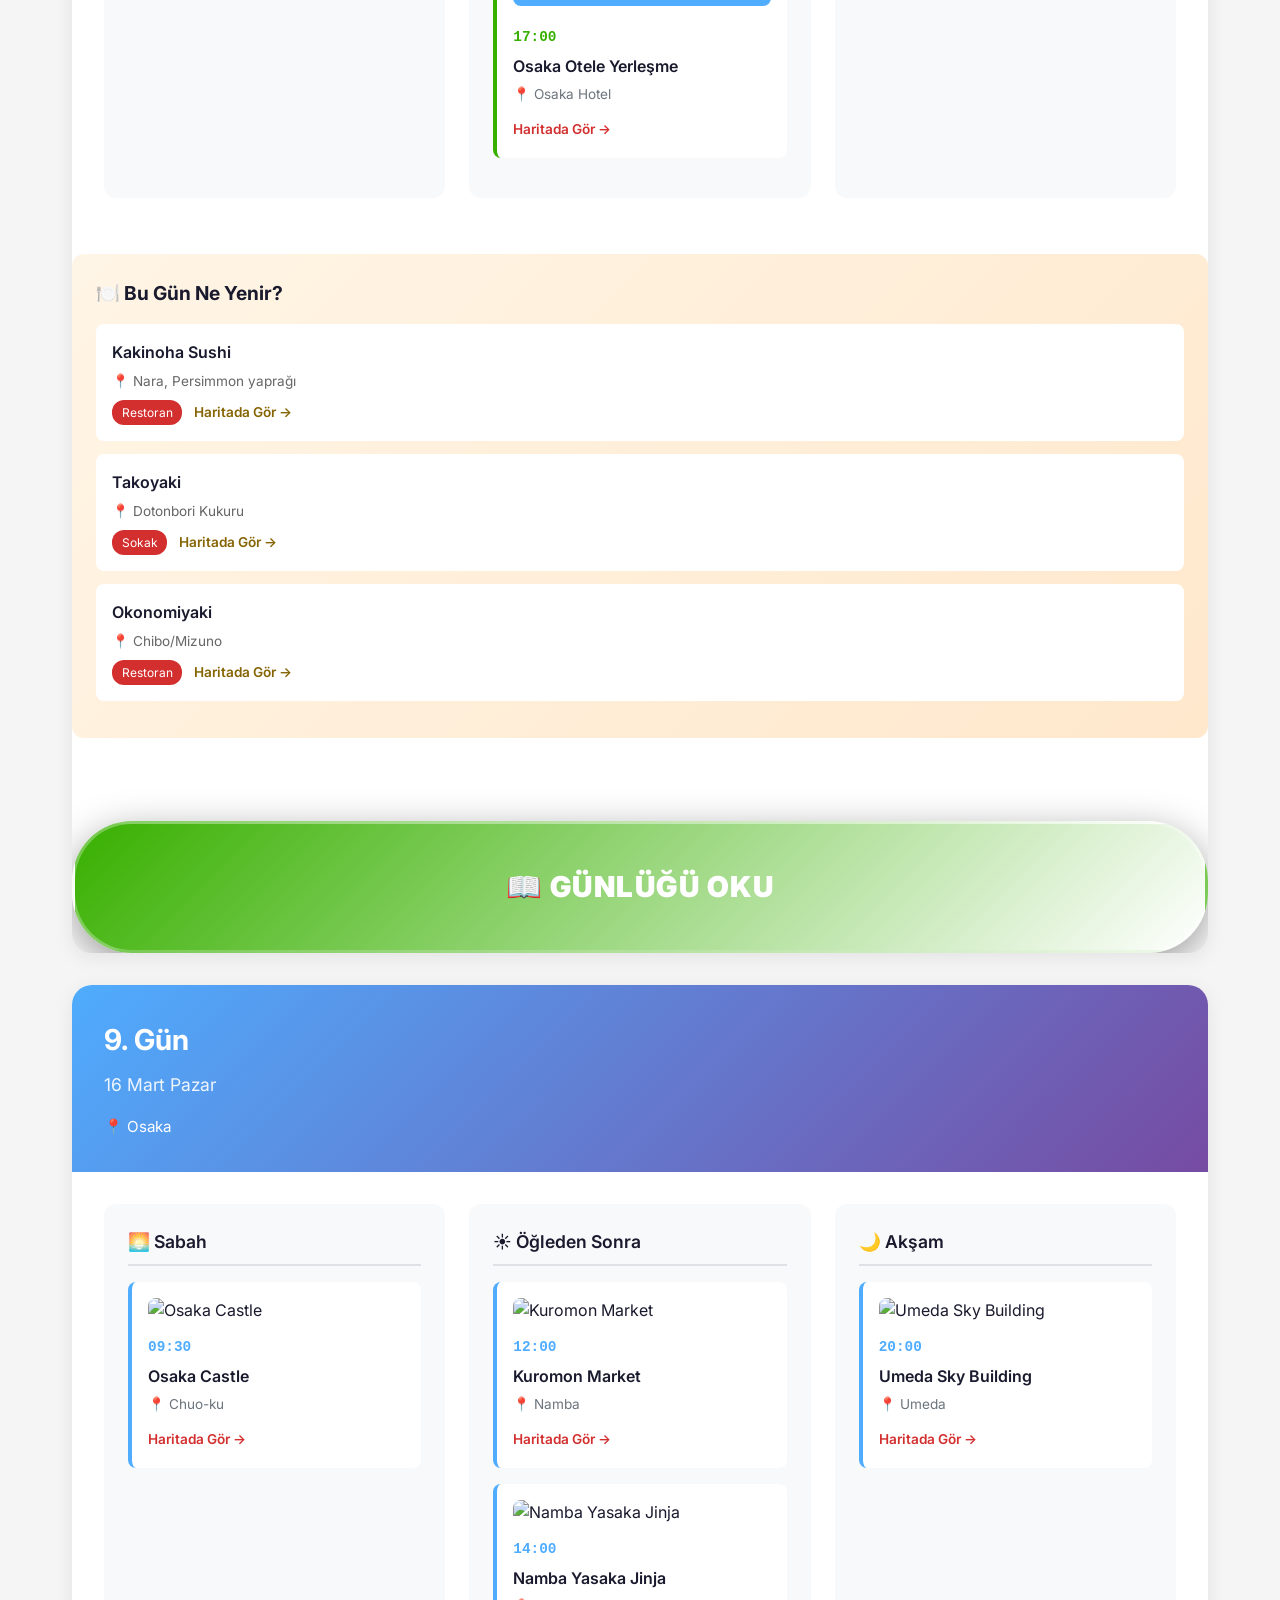
==== commit f9bf1466: "Add files via upload" ====
--- a/index.html
+++ b/index.html
@@ -8,6 +8,201 @@
     <link rel="preconnect" href="https://fonts.gstatic.com" crossorigin>
     <link href="https://fonts.googleapis.com/css2?family=Noto+Serif+JP:wght@300;500;700&family=Inter:wght@300;400;600;700&display=swap" rel="stylesheet">
     <link rel="stylesheet" href="styles.css">
+    <style>
+        /* Seyyah Günlüğü Butonu - Hero içinde */
+        .journal-cta {
+            margin-top: 2rem;
+            display: flex;
+            gap: 1rem;
+            justify-content: center;
+            flex-wrap: wrap;
+        }
+        
+        .journal-btn {
+            display: inline-flex;
+            align-items: center;
+            gap: 0.75rem;
+            padding: 1rem 2rem;
+            background: linear-gradient(135deg, #ff6b6b 0%, #ee5a6f 100%);
+            color: white;
+            text-decoration: none;
+            border-radius: 50px;
+            font-weight: 600;
+            font-size: 1.1rem;
+            box-shadow: 0 10px 30px rgba(255, 107, 107, 0.4);
+            transition: all 0.3s ease;
+            position: relative;
+            overflow: hidden;
+        }
+        
+        .journal-btn::before {
+            content: '';
+            position: absolute;
+            top: 0;
+            left: -100%;
+            width: 100%;
+            height: 100%;
+            background: linear-gradient(90deg, transparent, rgba(255,255,255,0.3), transparent);
+            transition: left 0.5s;
+        }
+        
+        .journal-btn:hover {
+            transform: translateY(-3px);
+            box-shadow: 0 15px 40px rgba(255, 107, 107, 0.6);
+        }
+        
+        .journal-btn:hover::before {
+            left: 100%;
+        }
+        
+        .journal-btn .icon {
+            font-size: 1.5rem;
+            animation: float 2s ease-in-out infinite;
+        }
+        
+        @keyframes float {
+            0%, 100% { transform: translateY(0px); }
+            50% { transform: translateY(-5px); }
+        }
+        
+        .plan-btn {
+            display: inline-flex;
+            align-items: center;
+            gap: 0.75rem;
+            padding: 1rem 2rem;
+            background: rgba(255, 255, 255, 0.15);
+            backdrop-filter: blur(10px);
+            color: white;
+            text-decoration: none;
+            border-radius: 50px;
+            font-weight: 600;
+            font-size: 1.1rem;
+            border: 2px solid rgba(255, 255, 255, 0.3);
+            transition: all 0.3s ease;
+        }
+        
+        .plan-btn:hover {
+            background: rgba(255, 255, 255, 0.25);
+            border-color: rgba(255, 255, 255, 0.5);
+            transform: translateY(-3px);
+        }
+        
+        /* Seyyah Günlüğü Featured Section */
+        .journal-featured {
+            background: linear-gradient(135deg, #667eea 0%, #764ba2 100%);
+            padding: 4rem 2rem;
+            margin: 3rem 0;
+            border-radius: 20px;
+            position: relative;
+            overflow: hidden;
+        }
+        
+        .journal-featured::before {
+            content: '📖';
+            position: absolute;
+            font-size: 20rem;
+            opacity: 0.1;
+            right: -5rem;
+            top: -5rem;
+            animation: rotate 20s linear infinite;
+        }
+        
+        @keyframes rotate {
+            from { transform: rotate(0deg); }
+            to { transform: rotate(360deg); }
+        }
+        
+        .journal-content {
+            max-width: 800px;
+            margin: 0 auto;
+            text-align: center;
+            position: relative;
+            z-index: 1;
+        }
+        
+        .journal-badge {
+            display: inline-block;
+            background: rgba(255, 255, 255, 0.2);
+            backdrop-filter: blur(10px);
+            padding: 0.5rem 1.5rem;
+            border-radius: 50px;
+            color: white;
+            font-size: 0.9rem;
+            margin-bottom: 1.5rem;
+            font-weight: 600;
+            border: 1px solid rgba(255, 255, 255, 0.3);
+        }
+        
+        .journal-featured h2 {
+            color: white;
+            font-size: 2.5rem;
+            margin-bottom: 1rem;
+            font-family: 'Noto Serif JP', serif;
+        }
+        
+        .journal-featured p {
+            color: rgba(255, 255, 255, 0.9);
+            font-size: 1.2rem;
+            line-height: 1.8;
+            margin-bottom: 2rem;
+        }
+        
+        .journal-featured .journal-btn {
+            background: white;
+            color: #667eea;
+            box-shadow: 0 10px 40px rgba(0, 0, 0, 0.3);
+        }
+        
+        .journal-featured .journal-btn:hover {
+            background: #f8f9fa;
+            color: #764ba2;
+        }
+        
+        .journal-preview {
+            display: flex;
+            gap: 1rem;
+            justify-content: center;
+            margin-top: 2rem;
+            flex-wrap: wrap;
+        }
+        
+        .preview-card {
+            background: rgba(255, 255, 255, 0.15);
+            backdrop-filter: blur(10px);
+            padding: 1rem 1.5rem;
+            border-radius: 15px;
+            color: white;
+            border: 1px solid rgba(255, 255, 255, 0.2);
+            transition: all 0.3s ease;
+        }
+        
+        .preview-card:hover {
+            background: rgba(255, 255, 255, 0.25);
+            transform: translateY(-3px);
+        }
+        
+        .preview-card .number {
+            font-size: 2rem;
+            font-weight: 700;
+            display: block;
+        }
+        
+        .preview-card .label {
+            font-size: 0.9rem;
+            opacity: 0.9;
+        }
+        
+        @media (max-width: 768px) {
+            .journal-featured h2 {
+                font-size: 2rem;
+            }
+            
+            .journal-btn, .plan-btn {
+                width: 100%;
+                justify-content: center;
+            }
+        }
+    </style>
 </head>
 <body>
     <!-- Countdown Hero -->
@@ -47,15 +242,64 @@
                 <span class="info-item">🏙️ Tokyo → Kyoto → Nara → Osaka</span>
                 <span class="info-item">✈️ 14 Gün</span>
             </div>
+            
+            <!-- CTA Buttons -->
+            <div class="journal-cta">
+                <a href="days/day01.html" class="journal-btn">
+                    <span class="icon">📖</span>
+                    <span>Seyyah Günlüğü</span>
+                </a>
+                <a href="#mainContent" class="plan-btn" onclick="document.getElementById('mainContent').scrollIntoView({behavior:'smooth'}); return false;">
+                    <span>📋</span>
+                    <span>Planı İncele</span>
+                </a>
+            </div>
         </div>
         <div class="scroll-hint" onclick="document.getElementById('mainContent').scrollIntoView({behavior:'smooth'})">
-            <span>Planı İncele</span>
+            <span>Aşağı Kaydır</span>
             <div class="arrow-down">↓</div>
         </div>
     </div>
 
     <!-- Main Content -->
     <div class="main-content" id="mainContent">
+        
+        <!-- Seyyah Günlüğü Featured Section -->
+        <section class="journal-featured">
+            <div class="journal-content">
+                <div class="journal-badge">✨ Yeni!</div>
+                <h2>📖 Seyyah Günlüğü</h2>
+                <p>
+                    14 günlük Japonya macerasının her anını, yaşadığım deneyimleri, 
+                    gördüğüm manzaraları ve hissettiğim duyguları günlük formatında 
+                    paylaşıyorum. Her gün ayrı bir hikaye, her sayfa ayrı bir hatıra.
+                </p>
+                
+                <div class="journal-preview">
+                    <div class="preview-card">
+                        <span class="number">13</span>
+                        <span class="label">Gün</span>
+                    </div>
+                    <div class="preview-card">
+                        <span class="number">📸</span>
+                        <span class="label">Fotoğraflar</span>
+                    </div>
+                    <div class="preview-card">
+                        <span class="number">🎭</span>
+                        <span class="label">Hikayeler</span>
+                    </div>
+                    <div class="preview-card">
+                        <span class="number">💡</span>
+                        <span class="label">Fun Facts</span>
+                    </div>
+                </div>
+                
+                <a href="days/day01.html" class="journal-btn" style="margin-top: 2rem;">
+                    <span class="icon">📖</span>
+                    <span>Günlüğü Okumaya Başla</span>
+                </a>
+            </div>
+        </section>
         
         <!-- Quick Navigation -->
         <nav class="quick-nav">
@@ -151,10 +395,10 @@
                         </div>
                     </div>
                     <div class="city-highlights">
-                        <div class="highlight-item">✨ Kinkaku-ji Altın Tapınak</div>
+                        <div class="highlight-item">🏯 Kinkaku-ji (Altın Tapınak)</div>
+                        <div class="highlight-item">⛩️ Fushimi Inari 10,000 Torii</div>
                         <div class="highlight-item">🎋 Arashiyama Bambu Ormanı</div>
-                        <div class="highlight-item">⛩️ Fushimi Inari 10,000 Torii</div>
-                        <div class="highlight-item">🎎 Gion Geyşa Bölgesi</div>
+                        <div class="highlight-item">🏘️ Gion Geleneksel Sokaklar</div>
                     </div>
                 </div>
 
@@ -163,14 +407,14 @@
                         <div class="city-icon">🏯</div>
                         <div class="city-info">
                             <h3>Osaka</h3>
-                            <p class="city-days">2 Gece</p>
+                            <p class="city-days">Günübirlik</p>
                         </div>
                     </div>
                     <div class="city-highlights">
-                        <div class="highlight-item">🏯 Osaka Castle</div>
-                        <div class="highlight-item">🍜 Dotonbori Sokak Lezzetleri</div>
-                        <div class="highlight-item">🦁 Namba Yasaka Jinja</div>
-                        <div class="highlight-item">🌆 Umeda Sky Building</div>
+                        <div class="highlight-item">🏯 Osaka Kalesi</div>
+                        <div class="highlight-item">🌃 Dotonbori Neon Sokakları</div>
+                        <div class="highlight-item">🍢 Takoyaki & Okonomiyaki</div>
+                        <div class="highlight-item">🎡 Umeda Sky Building</div>
                     </div>
                 </div>
 
@@ -179,63 +423,68 @@
                         <div class="city-icon">🦌</div>
                         <div class="city-info">
                             <h3>Nara</h3>
-                            <p class="city-days">1 Gün</p>
+                            <p class="city-days">Günübirlik</p>
                         </div>
                     </div>
                     <div class="city-highlights">
-                        <div class="highlight-item">🦌 Nara Park Geyikleri</div>
-                        <div class="highlight-item">🏛️ Todai-ji Dev Buda</div>
-                        <div class="highlight-item">⛩️ Kasuga Taisha</div>
-                        <div class="highlight-item">🌳 Doğa & Huzur</div>
+                        <div class="highlight-item">🦌 Kutsal Geyikler</div>
+                        <div class="highlight-item">🏛️ Todai-ji Tapınağı</div>
+                        <div class="highlight-item">🗿 Dev Buda Heykeli</div>
+                        <div class="highlight-item">🌳 Nara Park</div>
                     </div>
                 </div>
             </div>
         </section>
 
-        <!-- Tips Section -->
-        <section class="tips-section">
-            <h2 class="section-title">💡 Gezi İpuçları</h2>
+        <!-- Travel Tips -->
+        <section class="travel-tips">
+            <h2 class="section-title">💡 Seyahat İpuçları</h2>
             <div class="tips-grid">
                 <div class="tip-card">
-                    <div class="tip-icon">🚄</div>
-                    <h4>JR Pass</h4>
-                    <p>7 günlük JR Pass alın. Shinkansen'de sınırsız kullanım, büyük tasarruf!</p>
-                </div>
-                <div class="tip-card">
                     <div class="tip-icon">💳</div>
-                    <h4>IC Kart</h4>
-                    <p>Suica/Pasmo kartı metro ve market için. Havalimanında alın.</p>
+                    <h3>IC Kart</h3>
+                    <p>Pasmo/Suica kartı edinin. Metro, otobüs, konbini her yerde geçerli.</p>
+                </div>
+                <div class="tip-card">
+                    <div class="tip-icon">📱</div>
+                    <h3>eSIM</h3>
+                    <p>Havaalanından eSIM satın alın. Google Maps hayat kurtarıyor!</p>
+                </div>
+                <div class="tip-card">
+                    <div class="tip-icon">💴</div>
+                    <h3>Nakit Para</h3>
+                    <p>Küçük restoranlar ve tapınaklar nakit kabul eder. 7-Eleven'dan çekin!</p>
+                </div>
+                <div class="tip-card">
+                    <div class="tip-icon">🎫</div>
+                    <h3>Erken Rezervasyon</h3>
+                    <p>teamLab, Shibuya Sky gibi yerlere online rezervasyon şart.</p>
+                </div>
+                <div class="tip-card">
+                    <div class="tip-icon">🥢</div>
+                    <h3>Yemek Kültürü</h3>
+                    <p>Bahşiş yok! Sessizce yiyin. Saygı önemli.</p>
                 </div>
                 <div class="tip-card">
                     <div class="tip-icon">🕐</div>
                     <h4>Erken Başla</h4>
                     <p>Tapınaklar sabah 08:00-09:00 arası en sakin. Fotoğraf için ideal!</p>
                 </div>
-                <div class="tip-card">
-                    <div class="tip-icon">💴</div>
-                    <h4>Nakit Taşı</h4>
-                    <p>Küçük restoranlar ve tapınaklar sadece nakit kabul eder.</p>
-                </div>
             </div>
         </section>
+
+        <!-- Footer -->
+        <footer class="footer">
+            <div class="footer-content">
+                <p>🗾 Japonya 2026 Gezi Planı</p>
+                <p class="footer-date">7-20 Mart 2026 • Tokyo, Kyoto, Osaka, Nara</p>
+                <div class="footer-links">
+                    <a href="days/day01.html">📖 Günlük</a>
+                    <a href="#countdownHero">⬆️ Yukarı</a>
+                </div>
+            </div>
+        </footer>
     </div>
-
-    <!-- Modal -->
-    <div id="categoryModal" class="modal" onclick="closeModal(event)">
-        <div class="modal-content" onclick="event.stopPropagation()">
-            <span class="modal-close" onclick="closeModal()">&times;</span>
-            <div id="modalBody"></div>
-        </div>
-    </div>
-
-    <!-- Footer -->
-    <footer class="footer">
-        <div class="footer-content">
-            <p>🗾 Japonya Gezi Planı 2026</p>
-            <p>Tasarım: Yuzi | Mevy</p>
-            <p>いってらっしゃい！ (İyi yolculuklar!)</p>
-        </div>
-    </footer>
 
     <script src="script.js"></script>
 </body>
--- a/styles.css
+++ b/styles.css
@@ -64,24 +64,61 @@
 
 .hero-title {
     margin-bottom: 3rem;
+    position: relative;
+    padding: 2rem 0;
+}
+
+.hero-title::after {
+    content: '';
+    position: absolute;
+    bottom: 0;
+    left: 50%;
+    transform: translateX(-50%);
+    width: 200px;
+    height: 3px;
+    background: linear-gradient(90deg, transparent, #667eea, transparent);
+    border-radius: 2px;
 }
 
 .jp-text {
     display: block;
-    font-family: 'Noto Serif JP', serif;
-    font-size: 2rem;
-    font-weight: 300;
-    letter-spacing: 0.3em;
-    opacity: 0.9;
+    font-family: 'Yuji Boku', 'Shippori Mincho', 'Noto Serif JP', serif;
+    font-size: 3.5rem;
+    font-weight: 400;
+    letter-spacing: 0.2em;
+    opacity: 0.95;
     animation: fadeInDown 0.8s ease;
+    text-shadow: 2px 2px 4px rgba(0, 0, 0, 0.3);
+    line-height: 1.2;
 }
 
 .main-text {
     display: block;
-    font-size: 4rem;
-    font-weight: 700;
+    font-family: 'Shippori Mincho', 'Noto Serif JP', serif;
+    font-size: 5.5rem;
+    font-weight: 800;
     margin-top: 0.5rem;
     animation: fadeInUp 0.8s ease 0.2s backwards;
+    letter-spacing: 0.05em;
+    background: linear-gradient(180deg, #ffffff 0%, #f0f0f0 100%);
+    -webkit-background-clip: text;
+    -webkit-text-fill-color: transparent;
+    background-clip: text;
+    position: relative;
+}
+
+.main-text::before {
+    content: 'Japonya 2026';
+    position: absolute;
+    left: 0;
+    top: 0;
+    z-index: -1;
+    background: linear-gradient(45deg, #667eea, #764ba2);
+    -webkit-background-clip: text;
+    -webkit-text-fill-color: transparent;
+    background-clip: text;
+    filter: blur(8px);
+    opacity: 0.6;
 }
 
 @keyframes fadeInDown {
@@ -1067,8 +1104,12 @@
 
 /* Responsive */
 @media (max-width: 768px) {
+    .jp-text {
+        font-size: 2rem;
+    }
+    
     .main-text {
-        font-size: 2.5rem;
+        font-size: 3rem;
     }
     
     .countdown-unit {
@@ -1108,7 +1149,150 @@
     }
 }
 
+/* ============================================
+   GEZİ DEFTERİ BUTONU
+   ============================================ */
+
+/* Day Card Actions */
+.day-actions {
+    margin-top: 2rem;
+    padding-top: 1.5rem;
+    border-top: 1px solid rgba(255, 255, 255, 0.1);
+    text-align: center;
+}
+
+.btn-detail {
+    display: inline-flex;
+    align-items: center;
+    gap: 0.5rem;
+    padding: 1rem 2rem;
+    background: linear-gradient(135deg, var(--city-color, #667eea), rgba(102, 126, 234, 0.8));
+    color: white;
+    text-decoration: none;
+    border-radius: 12px;
+    font-weight: 600;
+    font-size: 1rem;
+    transition: all 0.3s ease;
+    box-shadow: 0 4px 15px rgba(0, 0, 0, 0.2);
+}
+
+.btn-detail:hover {
+    transform: translateY(-2px);
+    box-shadow: 0 6px 20px rgba(0, 0, 0, 0.3);
+    background: linear-gradient(135deg, rgba(102, 126, 234, 1), rgba(118, 75, 162, 0.9));
+}
+
+.btn-detail .arrow {
+    transition: transform 0.3s ease;
+    font-size: 1.2rem;
+}
+
+.btn-detail:hover .arrow {
+    transform: translateX(5px);
+}
+
+/* Photo Count Badge */
+.photo-count {
+    background: rgba(255, 255, 255, 0.1);
+    padding: 0.4rem 1rem;
+    border-radius: 20px;
+    font-size: 0.9rem;
+    font-weight: 500;
+    backdrop-filter: blur(10px);
+    border: 1px solid rgba(255, 255, 255, 0.15);
+}
+
+/* Responsive for Detail Button */
+@media (max-width: 768px) {
+    .btn-detail {
+        padding: 0.8rem 1.5rem;
+        font-size: 0.95rem;
+    }
+    
+    .day-actions {
+        margin-top: 1.5rem;
+        padding-top: 1rem;
+    }
+}
+
+@media (max-width: 480px) {
+    .btn-detail {
+        width: 100%;
+        justify-content: center;
+    }
+    
+    .photo-count {
+        font-size: 0.85rem;
+        padding: 0.3rem 0.8rem;
+    }
+}
+
 /* Utilities */
 .hidden {
     display: none !important;
 }
+
+/* Günlük Butonu - Ana Sayfadaki Gün Kartlarında */
+.day-journal-link {
+    margin-top: 2.5rem;
+    padding-top: 2.5rem;
+    border-top: 3px solid rgba(255, 255, 255, 0.2);
+    text-align: center;
+}
+
+.journal-button {
+    display: inline-flex;
+    align-items: center;
+    justify-content: center;
+    gap: 1.5rem;
+    padding: 2.5rem 4rem;
+    background: linear-gradient(135deg, var(--city-color, #667eea) 0%, rgba(255, 255, 255, 0.1) 100%);
+    color: white;
+    text-decoration: none;
+    border-radius: 60px;
+    font-weight: 900;
+    font-size: 1.8rem;
+    transition: all 0.3s ease;
+    box-shadow: 0 12px 40px rgba(0, 0, 0, 0.4);
+    width: 100%;
+    max-width: 100%;
+    letter-spacing: 1.5px;
+    text-transform: uppercase;
+    position: relative;
+    overflow: hidden;
+    border: 3px solid rgba(255, 255, 255, 0.3);
+}
+
+.journal-button::before {
+    content: '';
+    position: absolute;
+    top: 0;
+    left: -100%;
+    width: 100%;
+    height: 100%;
+    background: linear-gradient(90deg, transparent, rgba(255,255,255,0.3), transparent);
+    transition: left 0.5s;
+}
+
+.journal-button:hover::before {
+    left: 100%;
+}
+
+.journal-button:hover {
+    transform: translateY(-6px) scale(1.03);
+    box-shadow: 0 18px 50px rgba(0, 0, 0, 0.5);
+    background: linear-gradient(135deg, var(--city-color, #667eea) 0%, rgba(255, 255, 255, 0.25) 100%);
+    border-color: rgba(255, 255, 255, 0.5);
+}
+
+.journal-button:active {
+    transform: translateY(-3px) scale(1.02);
+}
+
+@media (max-width: 768px) {
+    .journal-button {
+        font-size: 1.5rem;
+        padding: 2rem 3rem;
+        letter-spacing: 1px;
+    }
+}
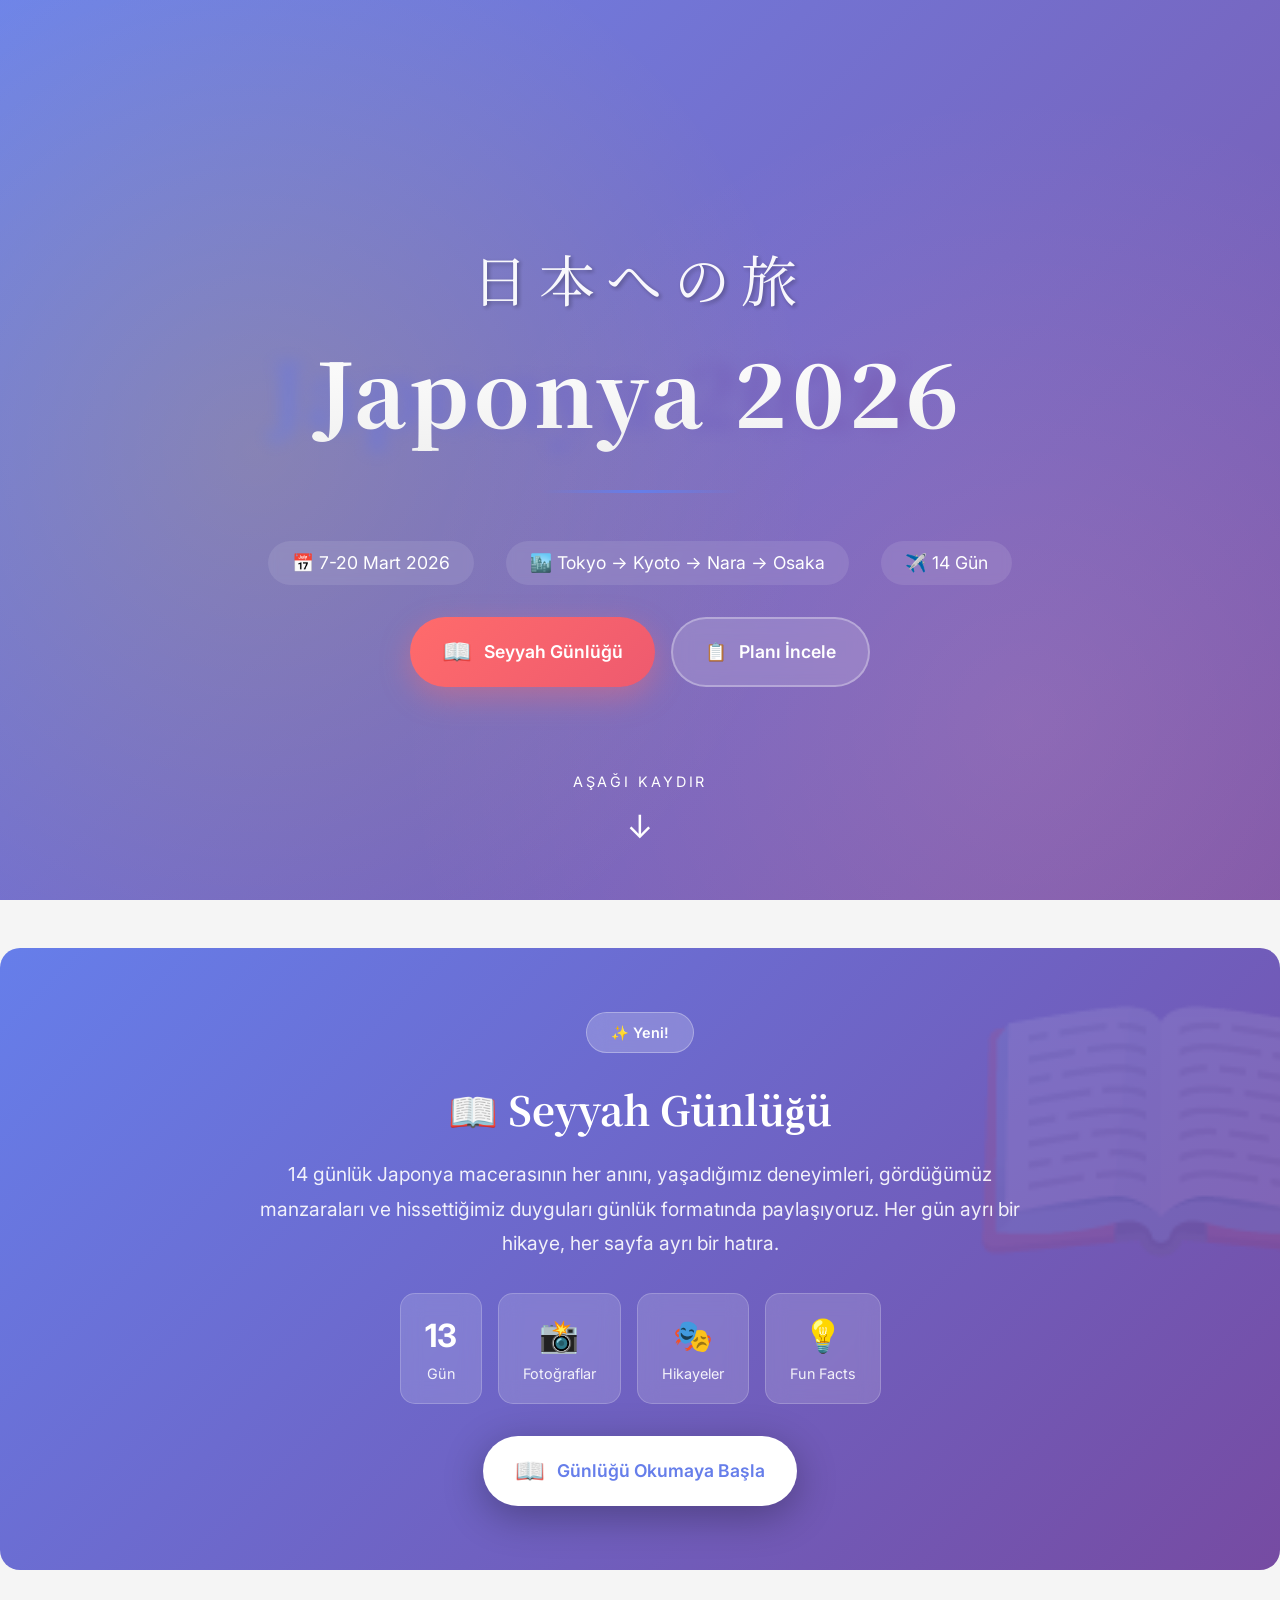
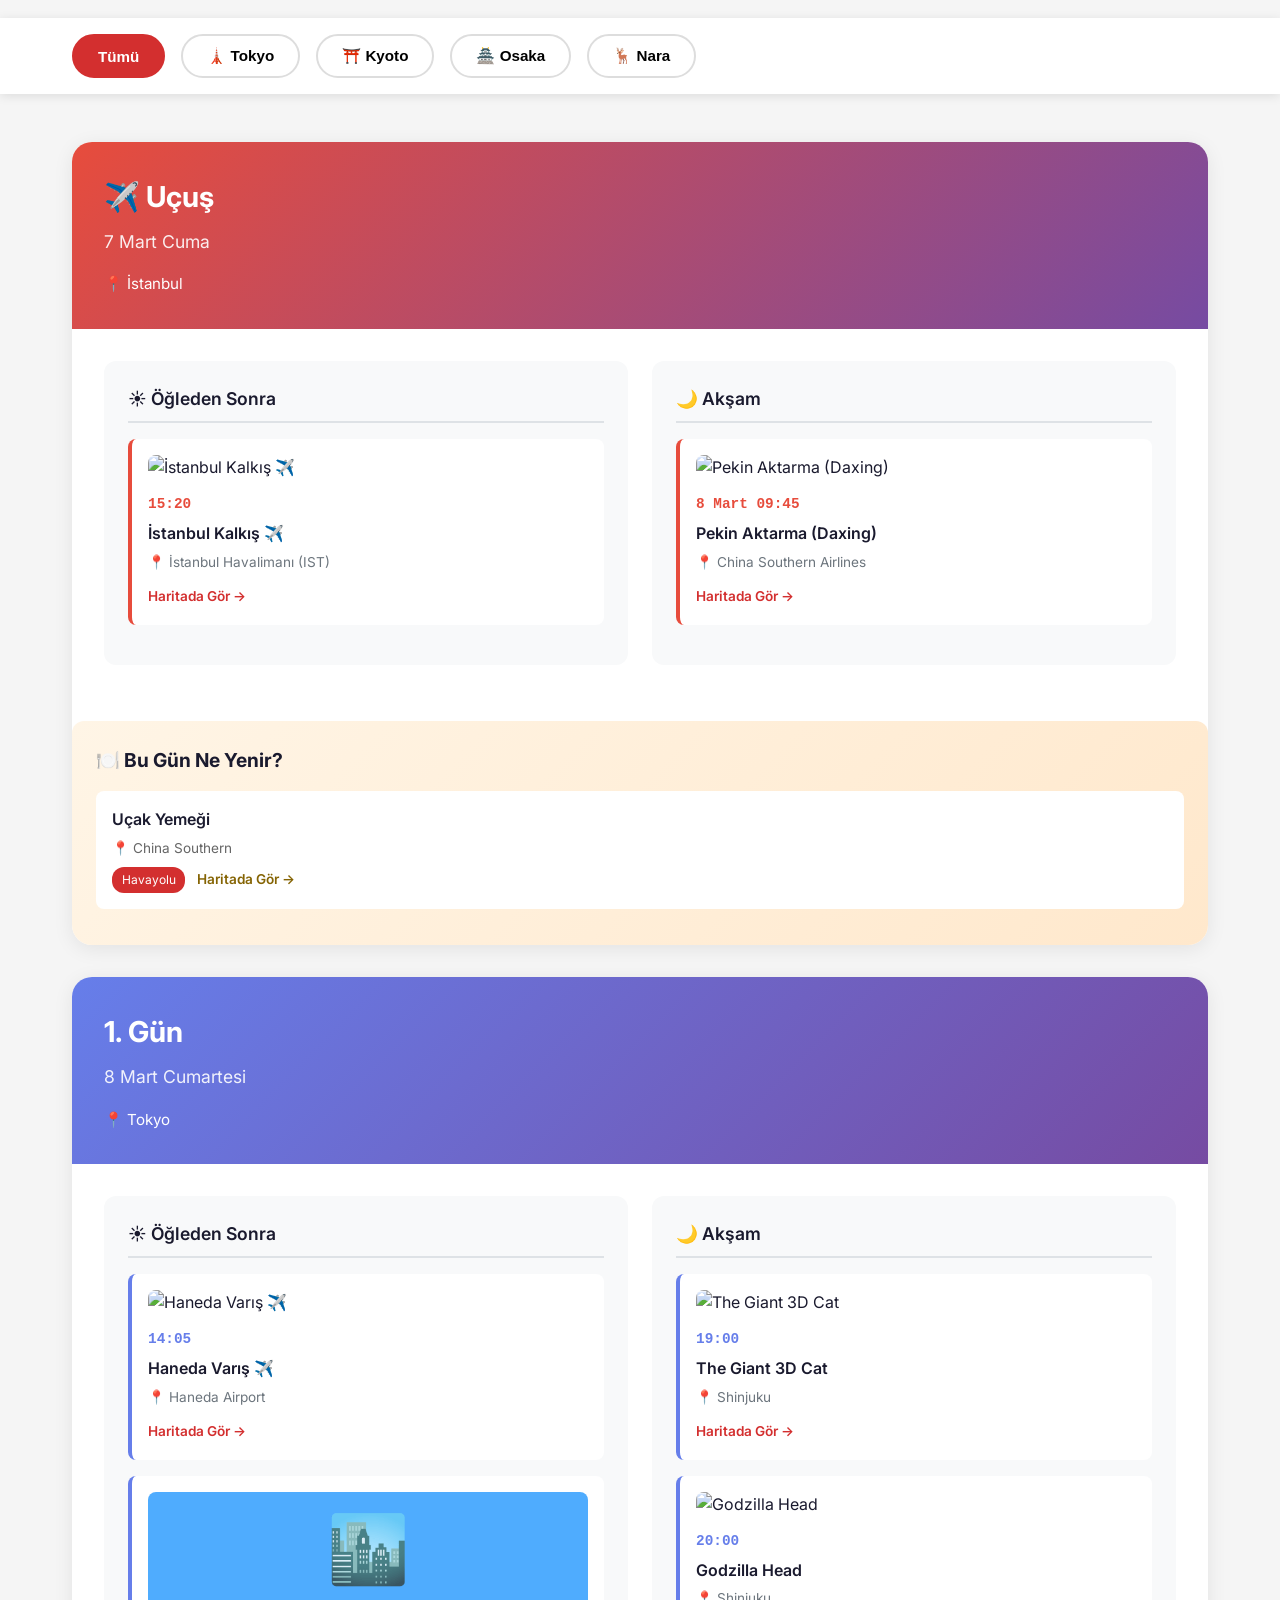
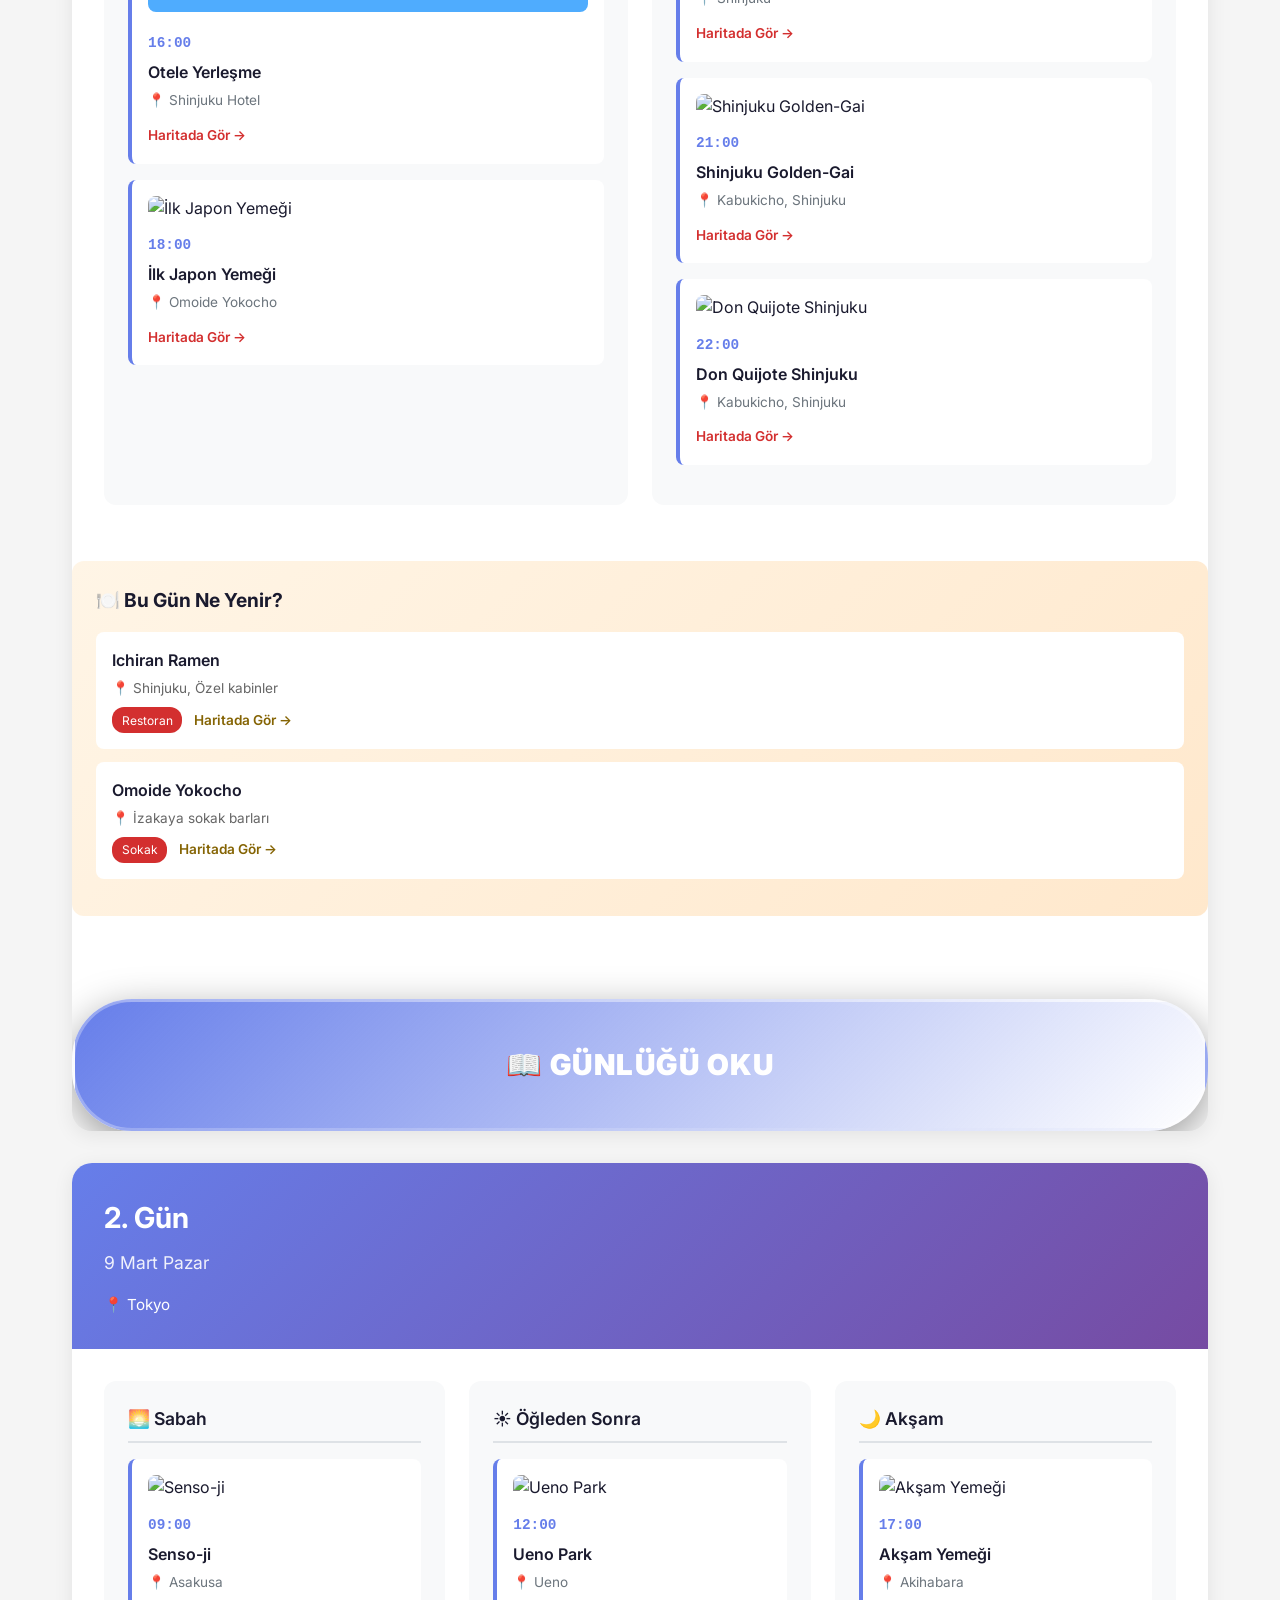
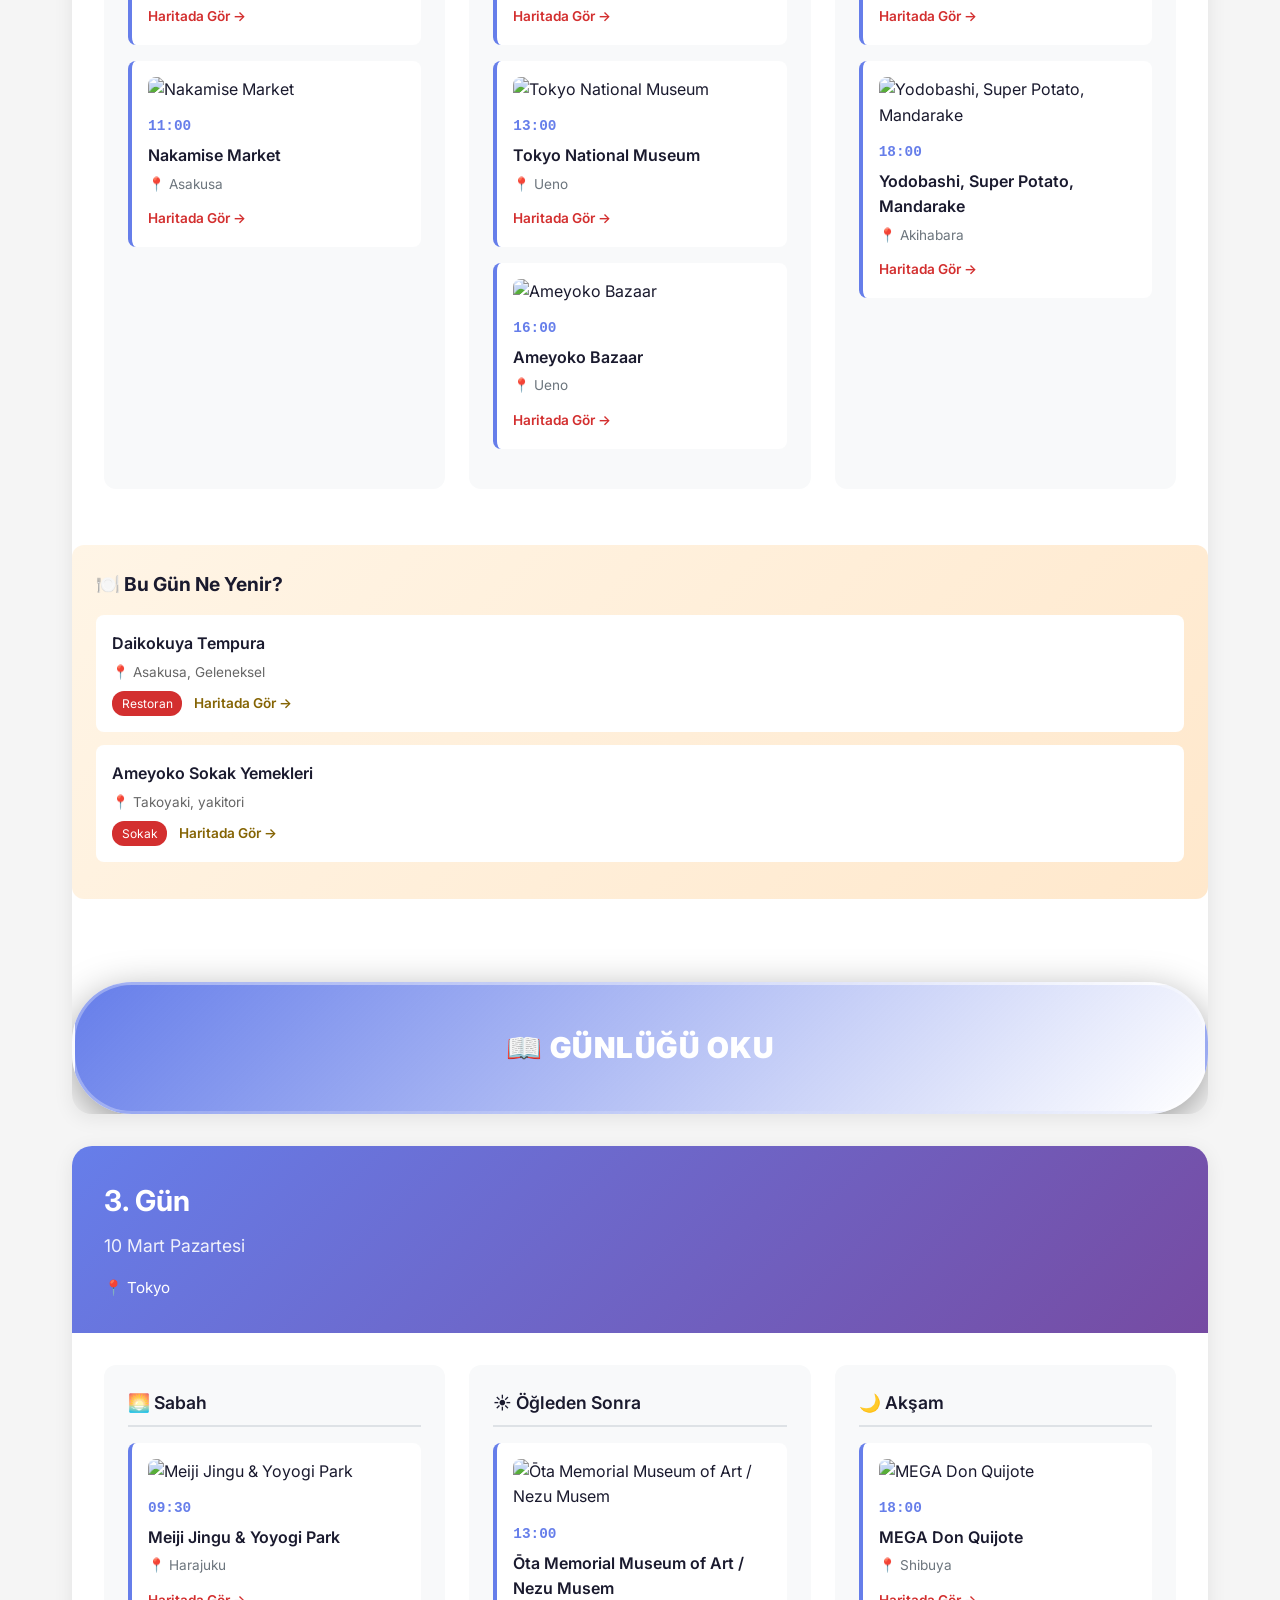
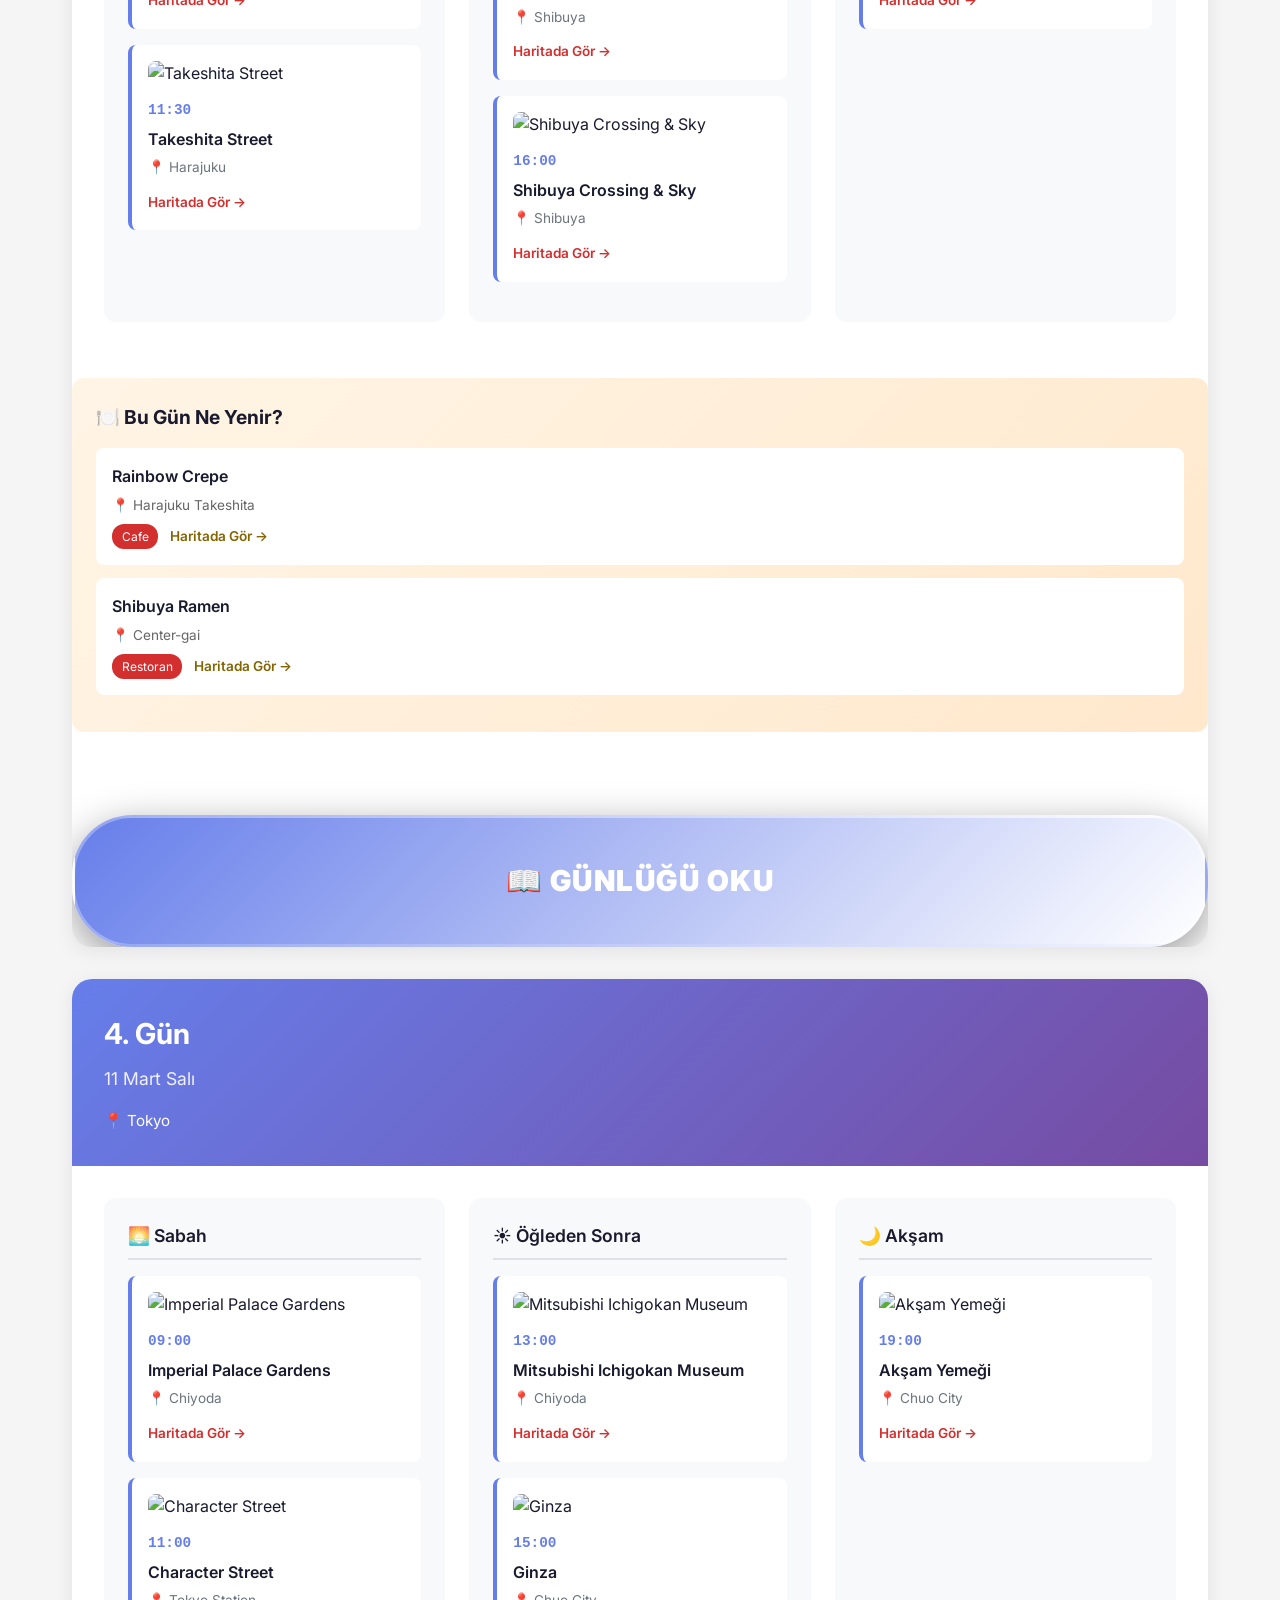
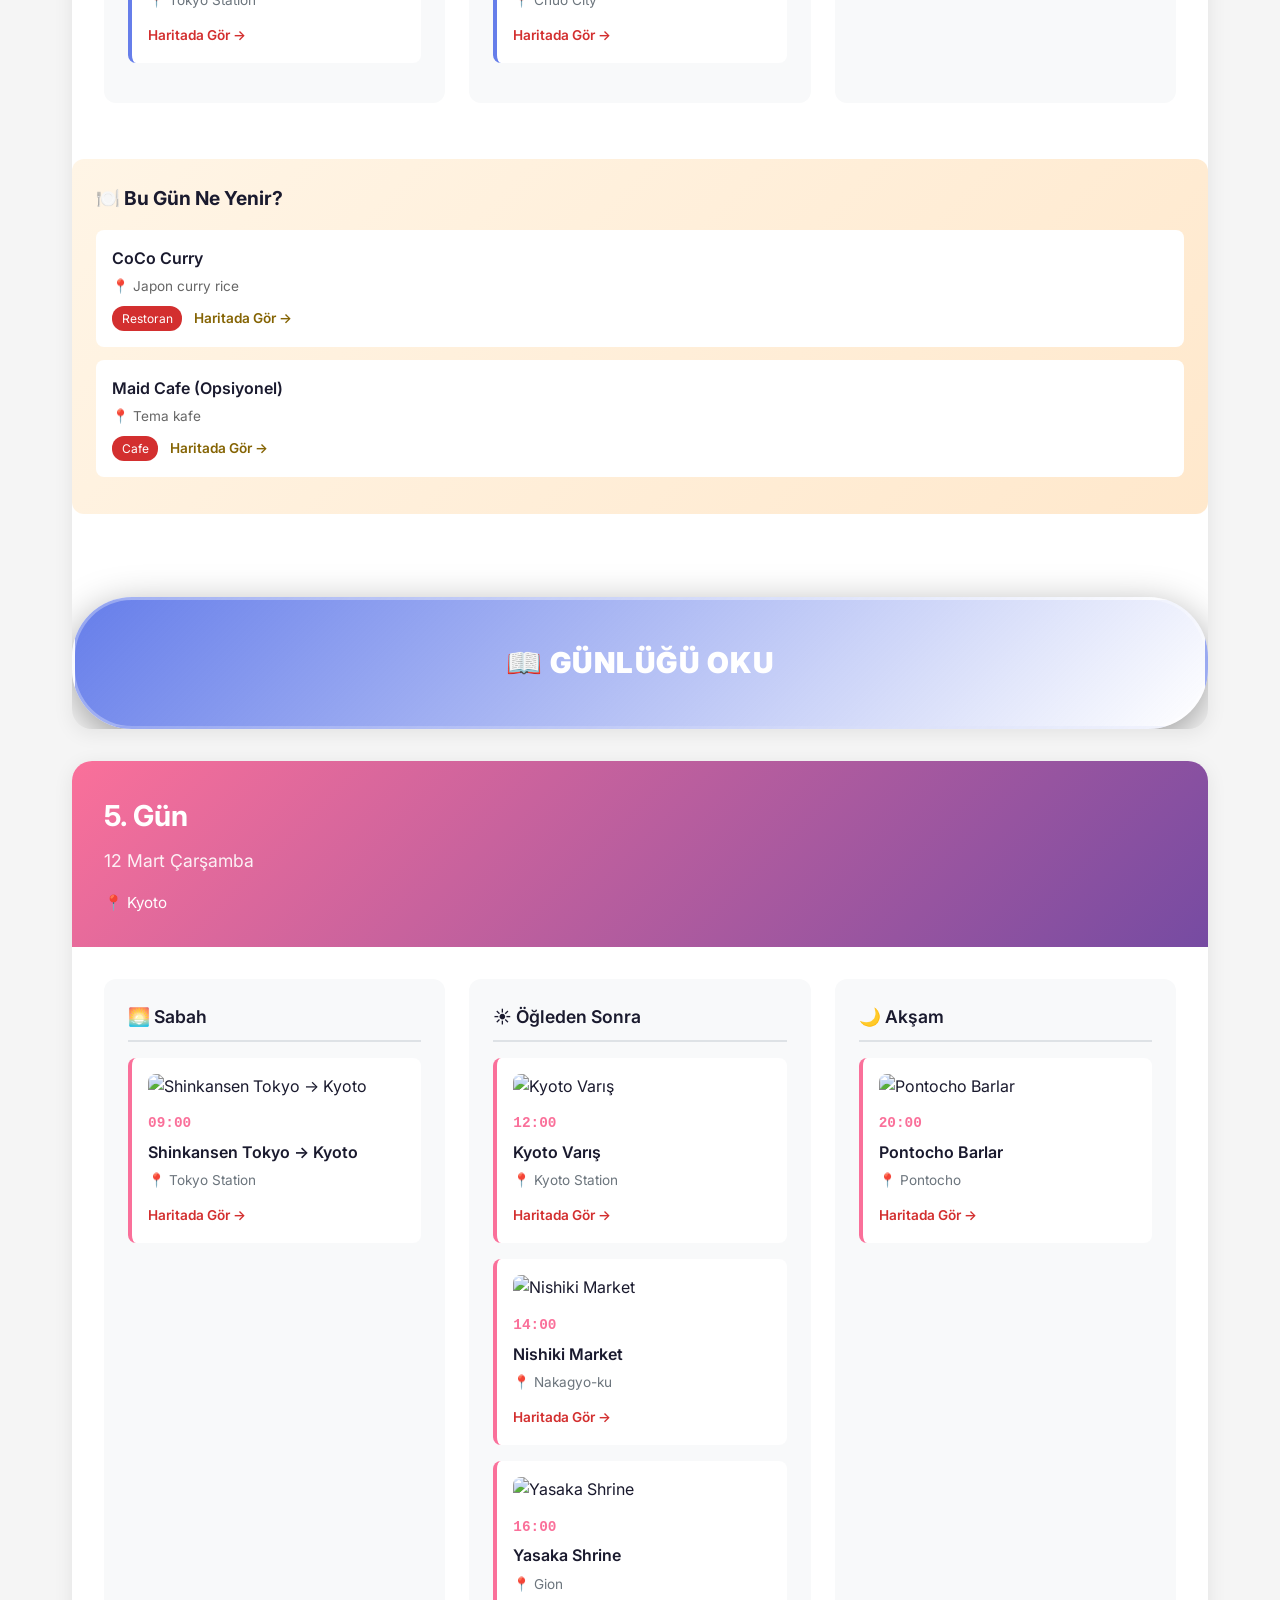
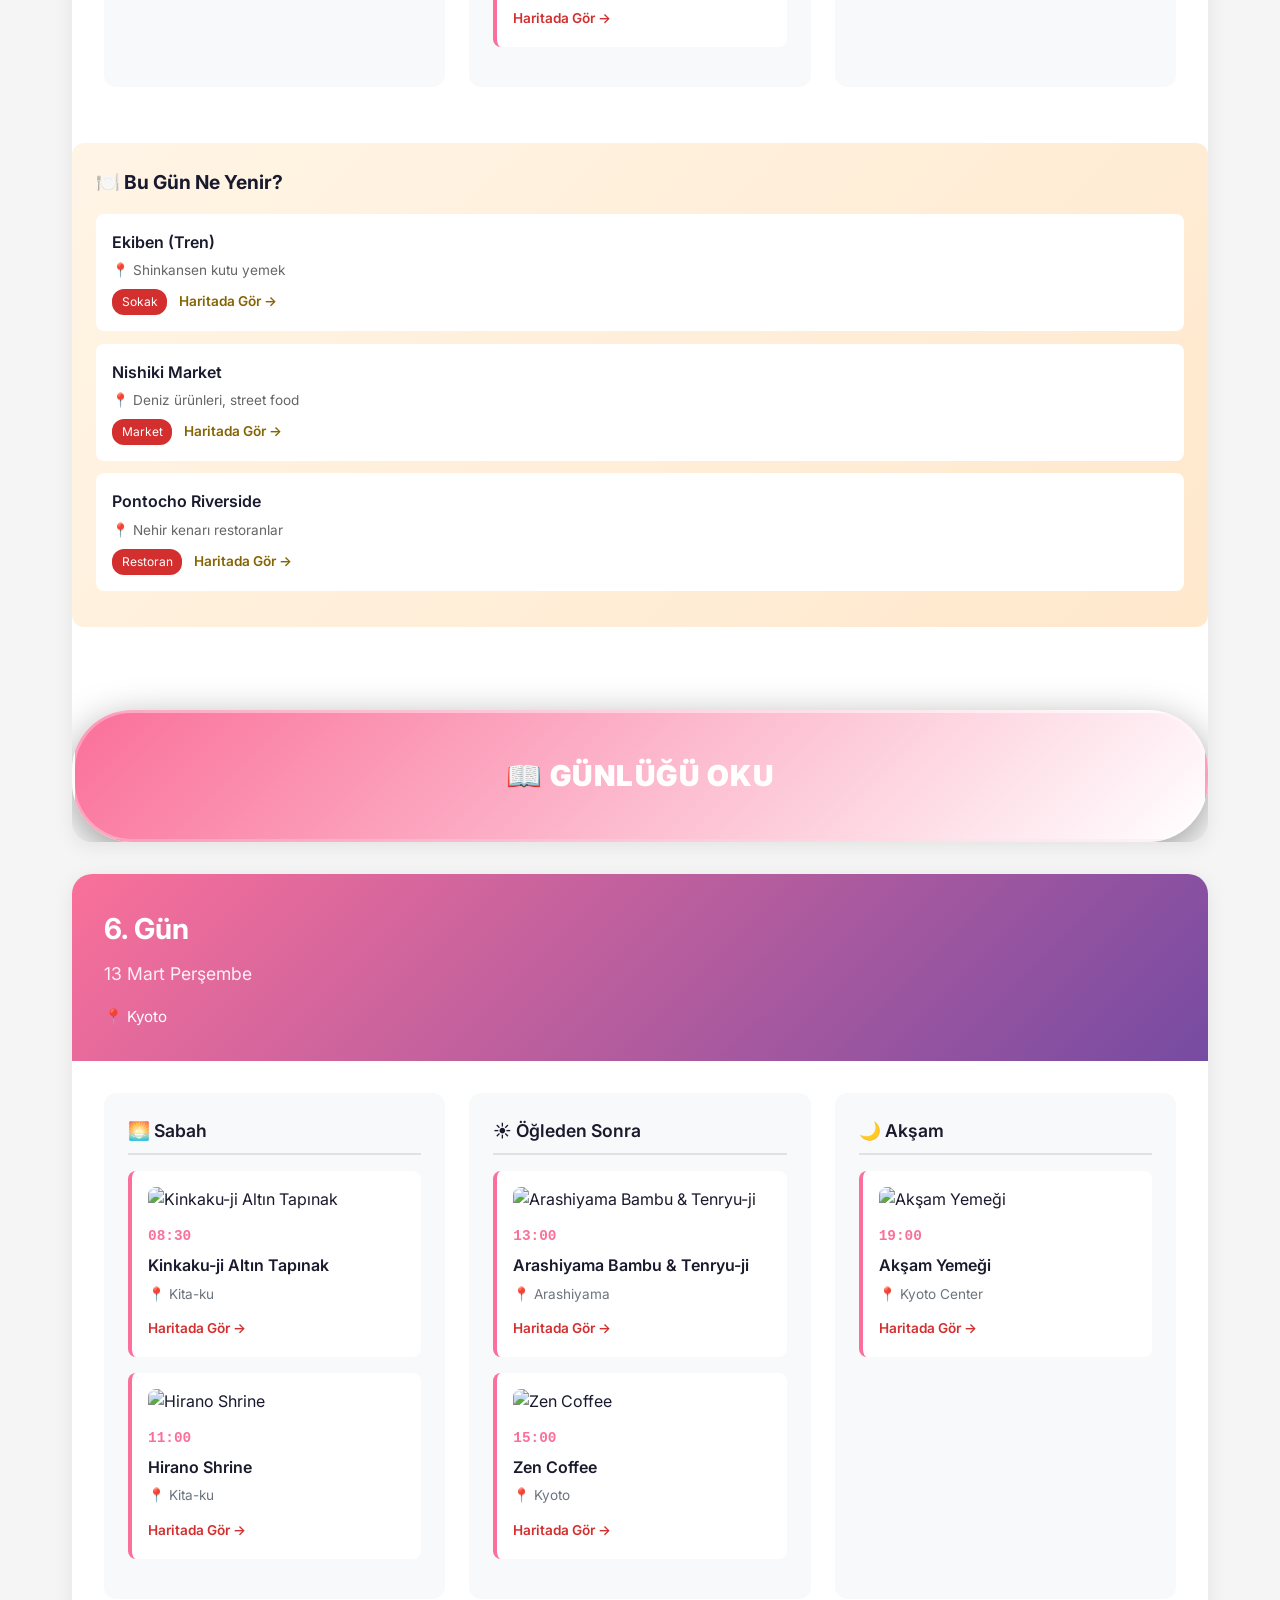
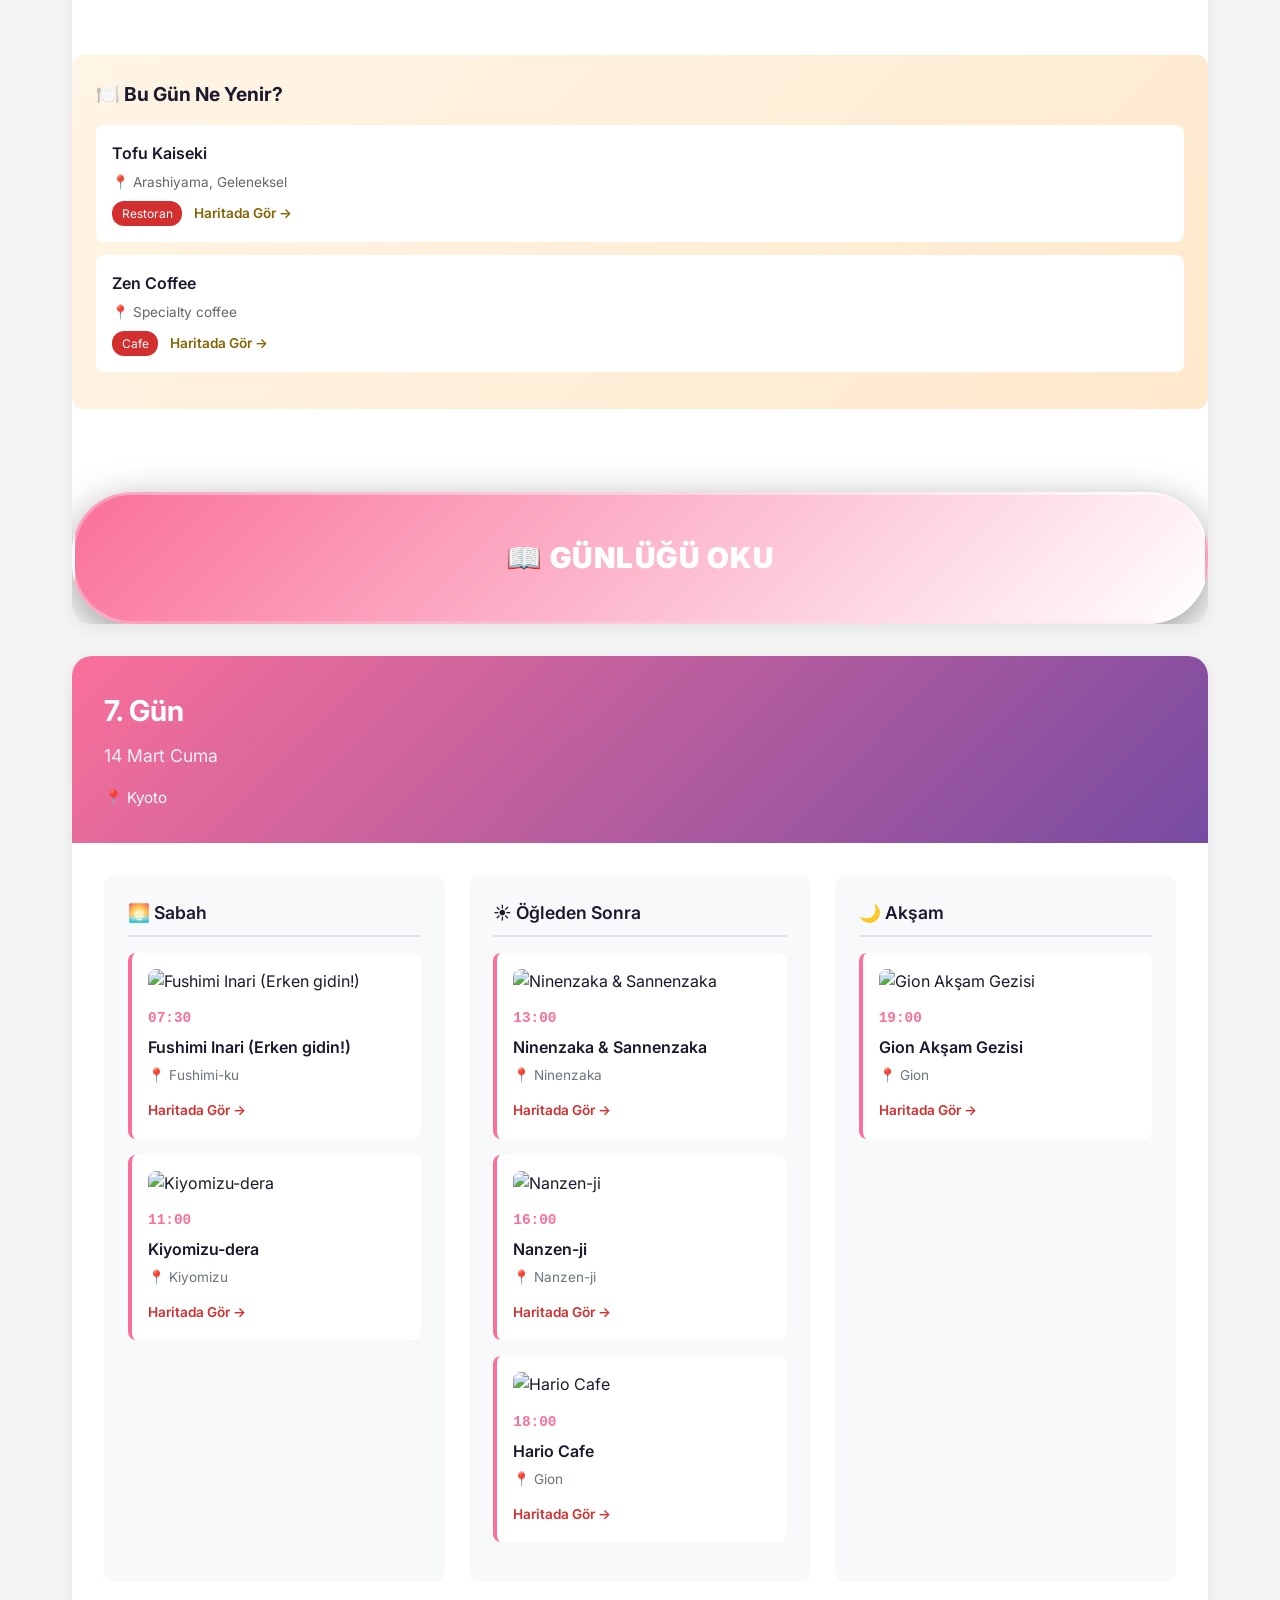
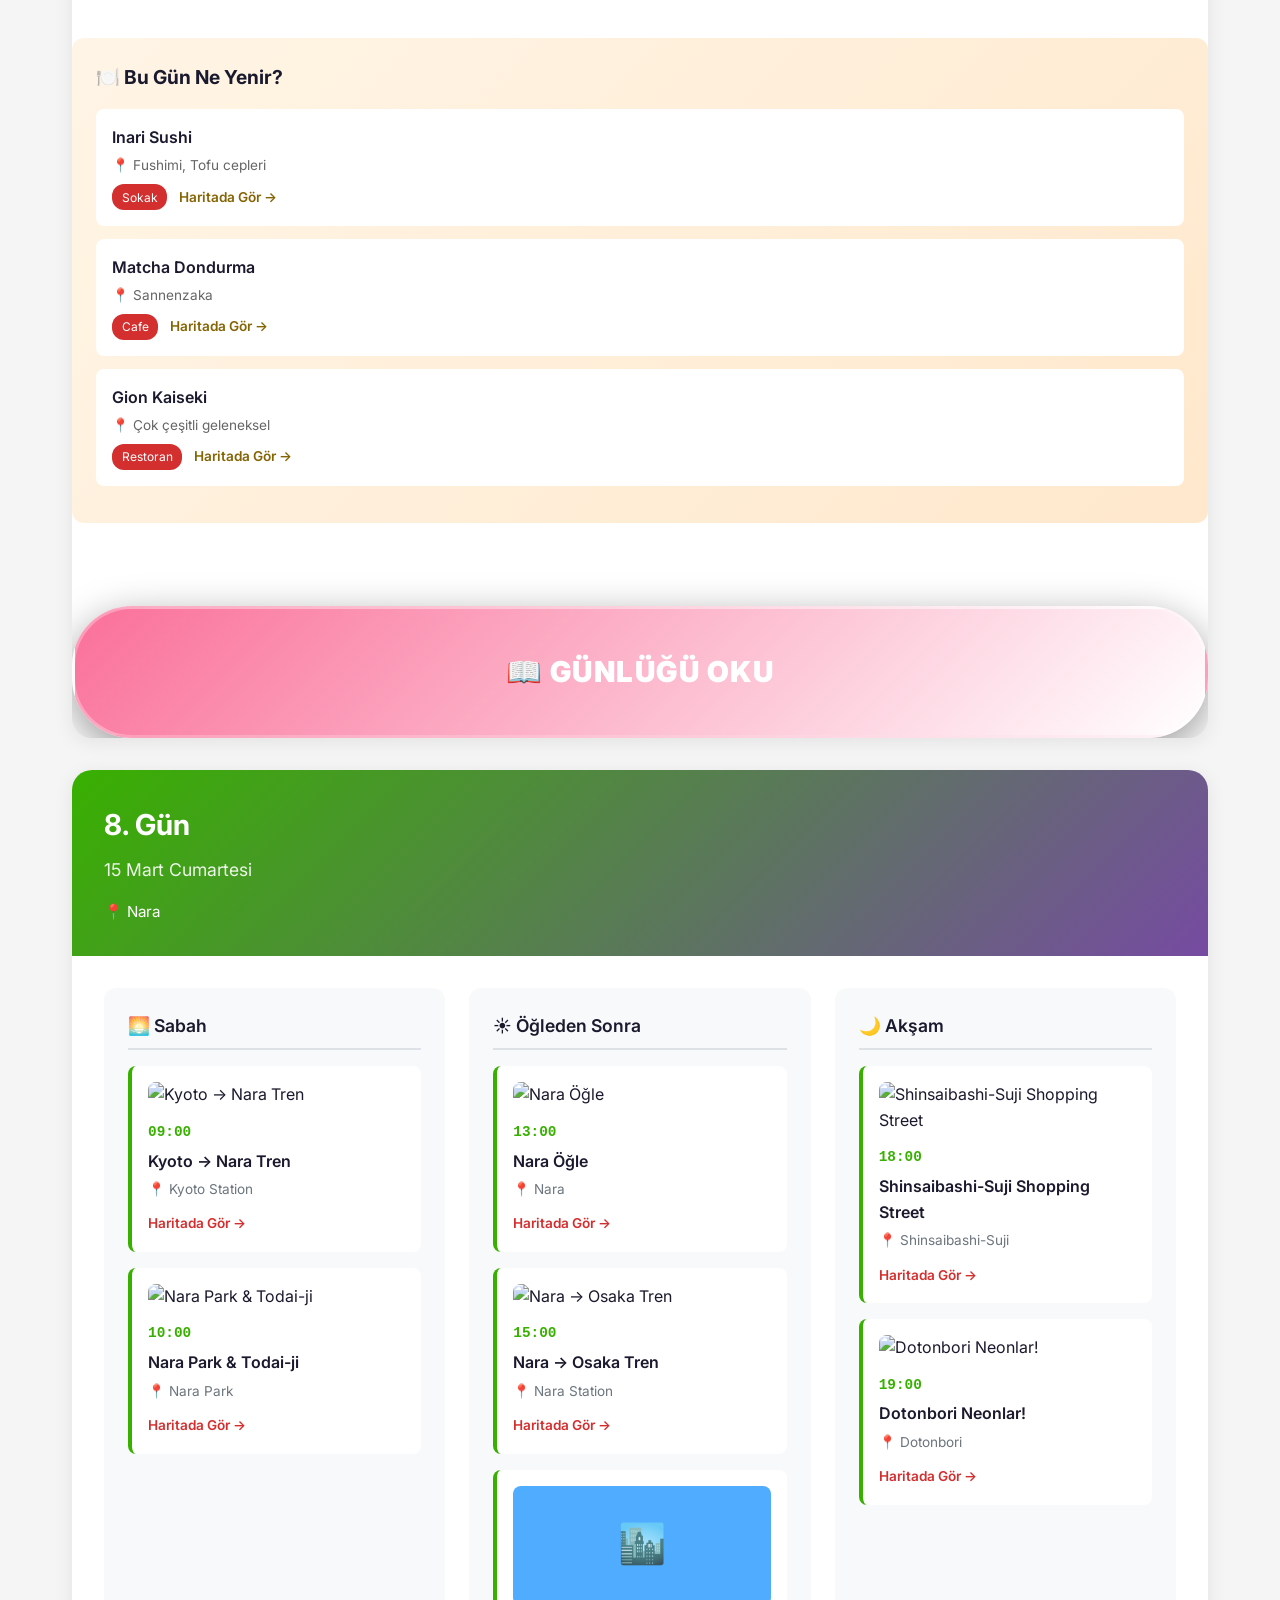
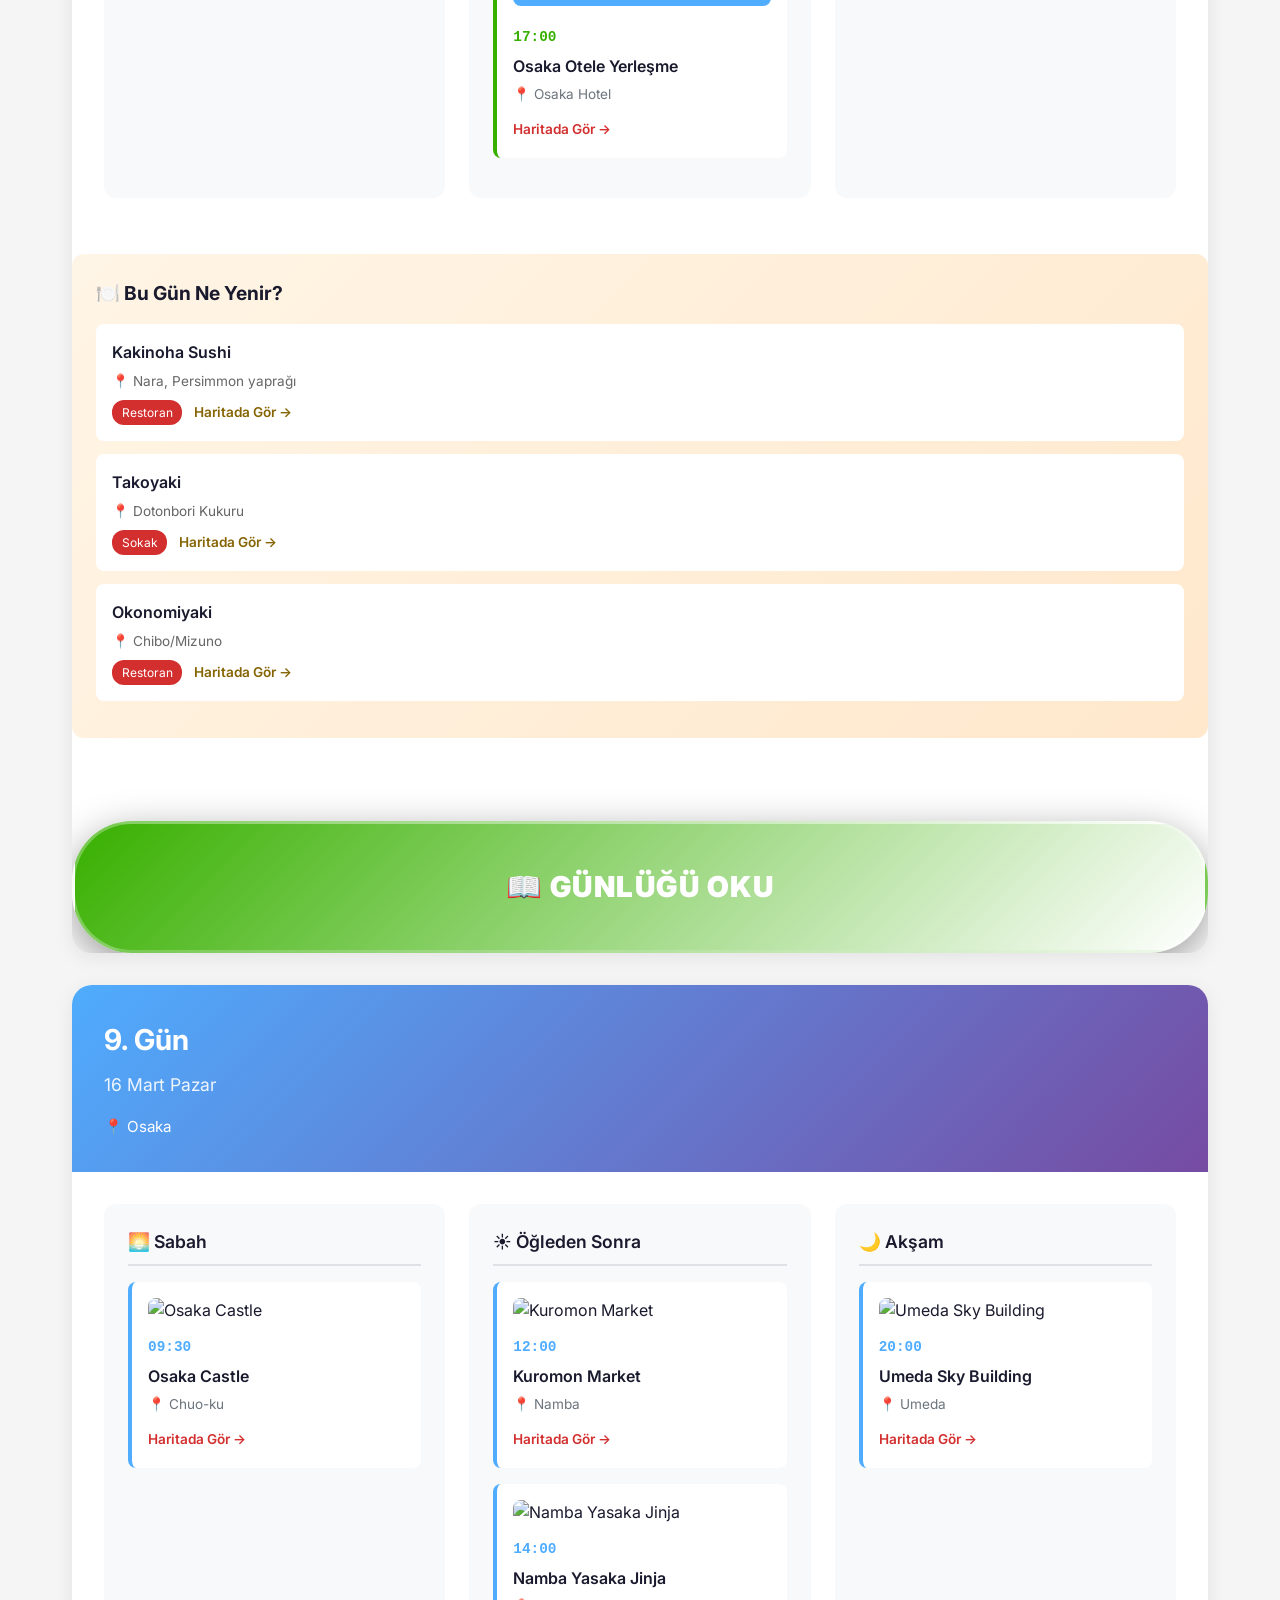
==== commit 0fcb9256: "Add files via upload" ====
--- a/index.html
+++ b/index.html
@@ -270,9 +270,9 @@
                 <div class="journal-badge">✨ Yeni!</div>
                 <h2>📖 Seyyah Günlüğü</h2>
                 <p>
-                    14 günlük Japonya macerasının her anını, yaşadığım deneyimleri, 
-                    gördüğüm manzaraları ve hissettiğim duyguları günlük formatında 
-                    paylaşıyorum. Her gün ayrı bir hikaye, her sayfa ayrı bir hatıra.
+                    14 günlük Japonya macerasının her anını, yaşadığımız deneyimleri, 
+                    gördüğümüz manzaraları ve hissettiğimiz duyguları günlük formatında 
+                    paylaşıyoruz. Her gün ayrı bir hikaye, her sayfa ayrı bir hatıra.
                 </p>
                 
                 <div class="journal-preview">
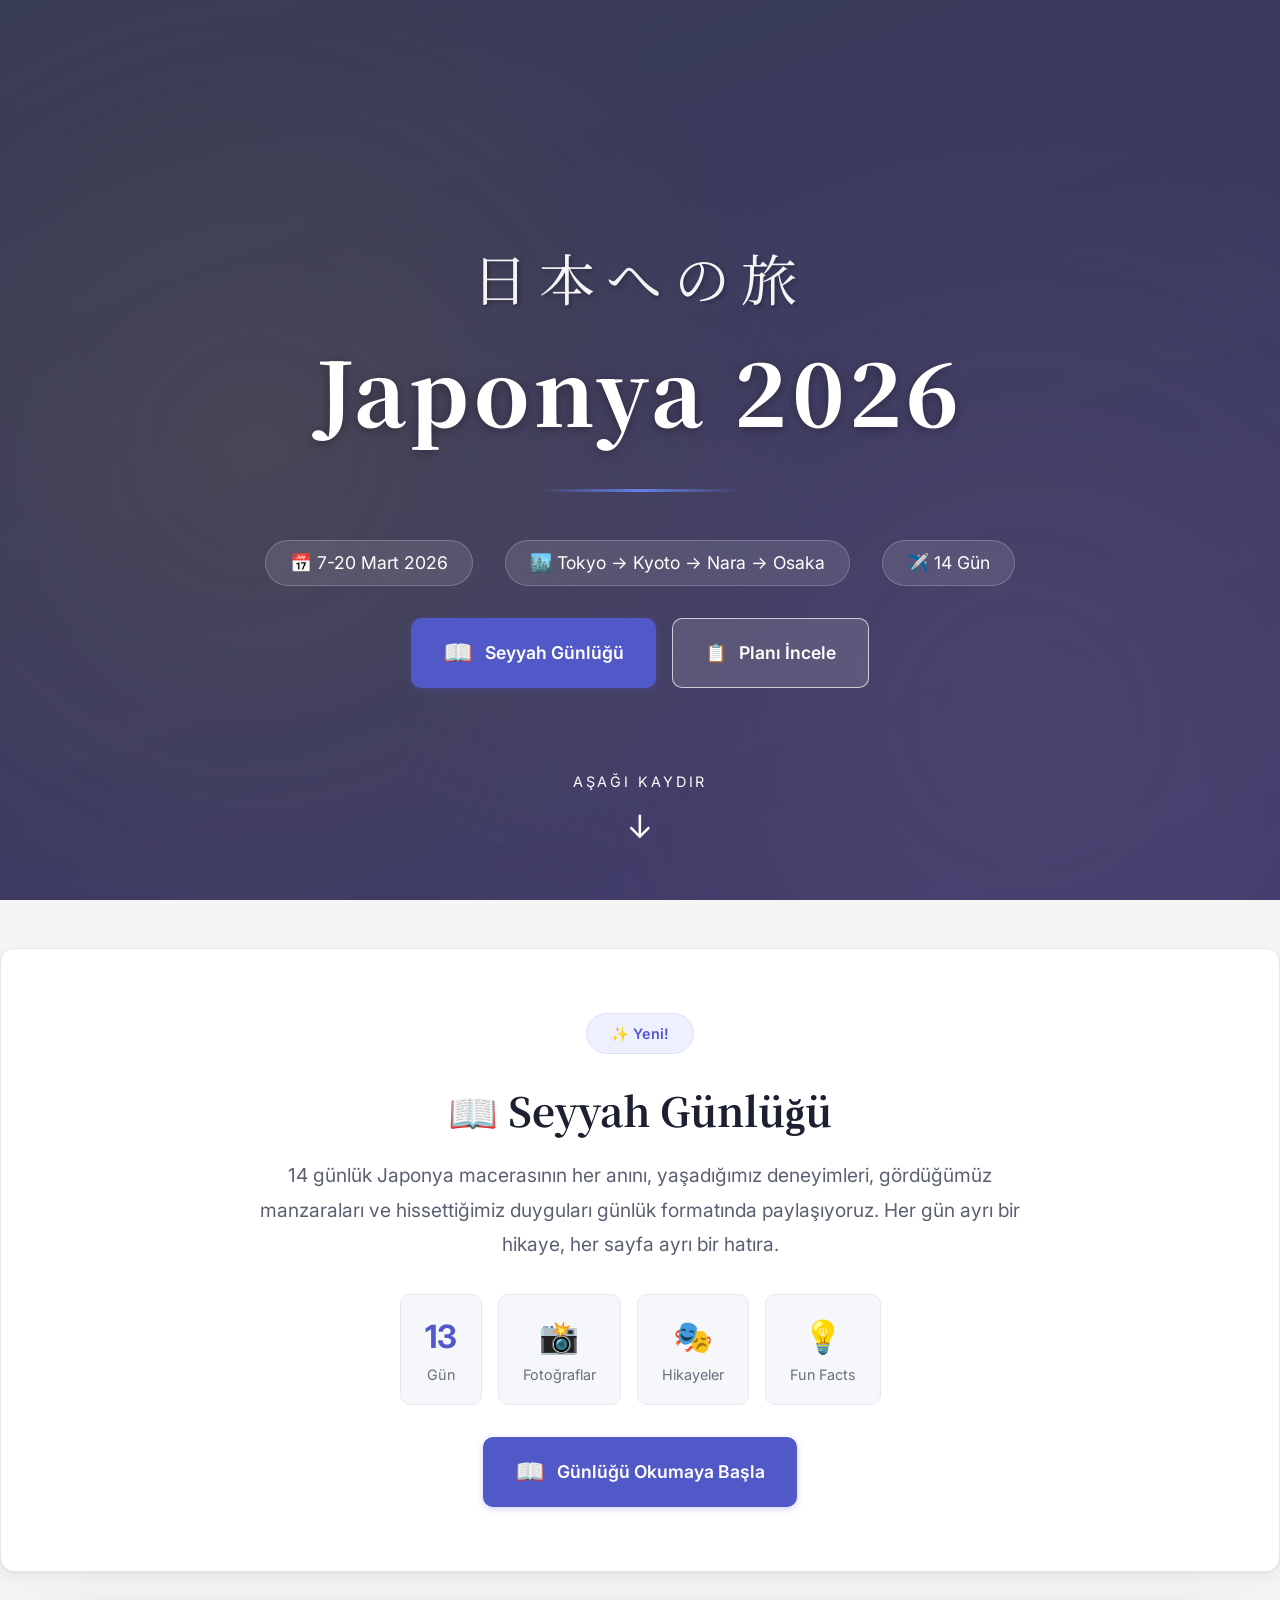
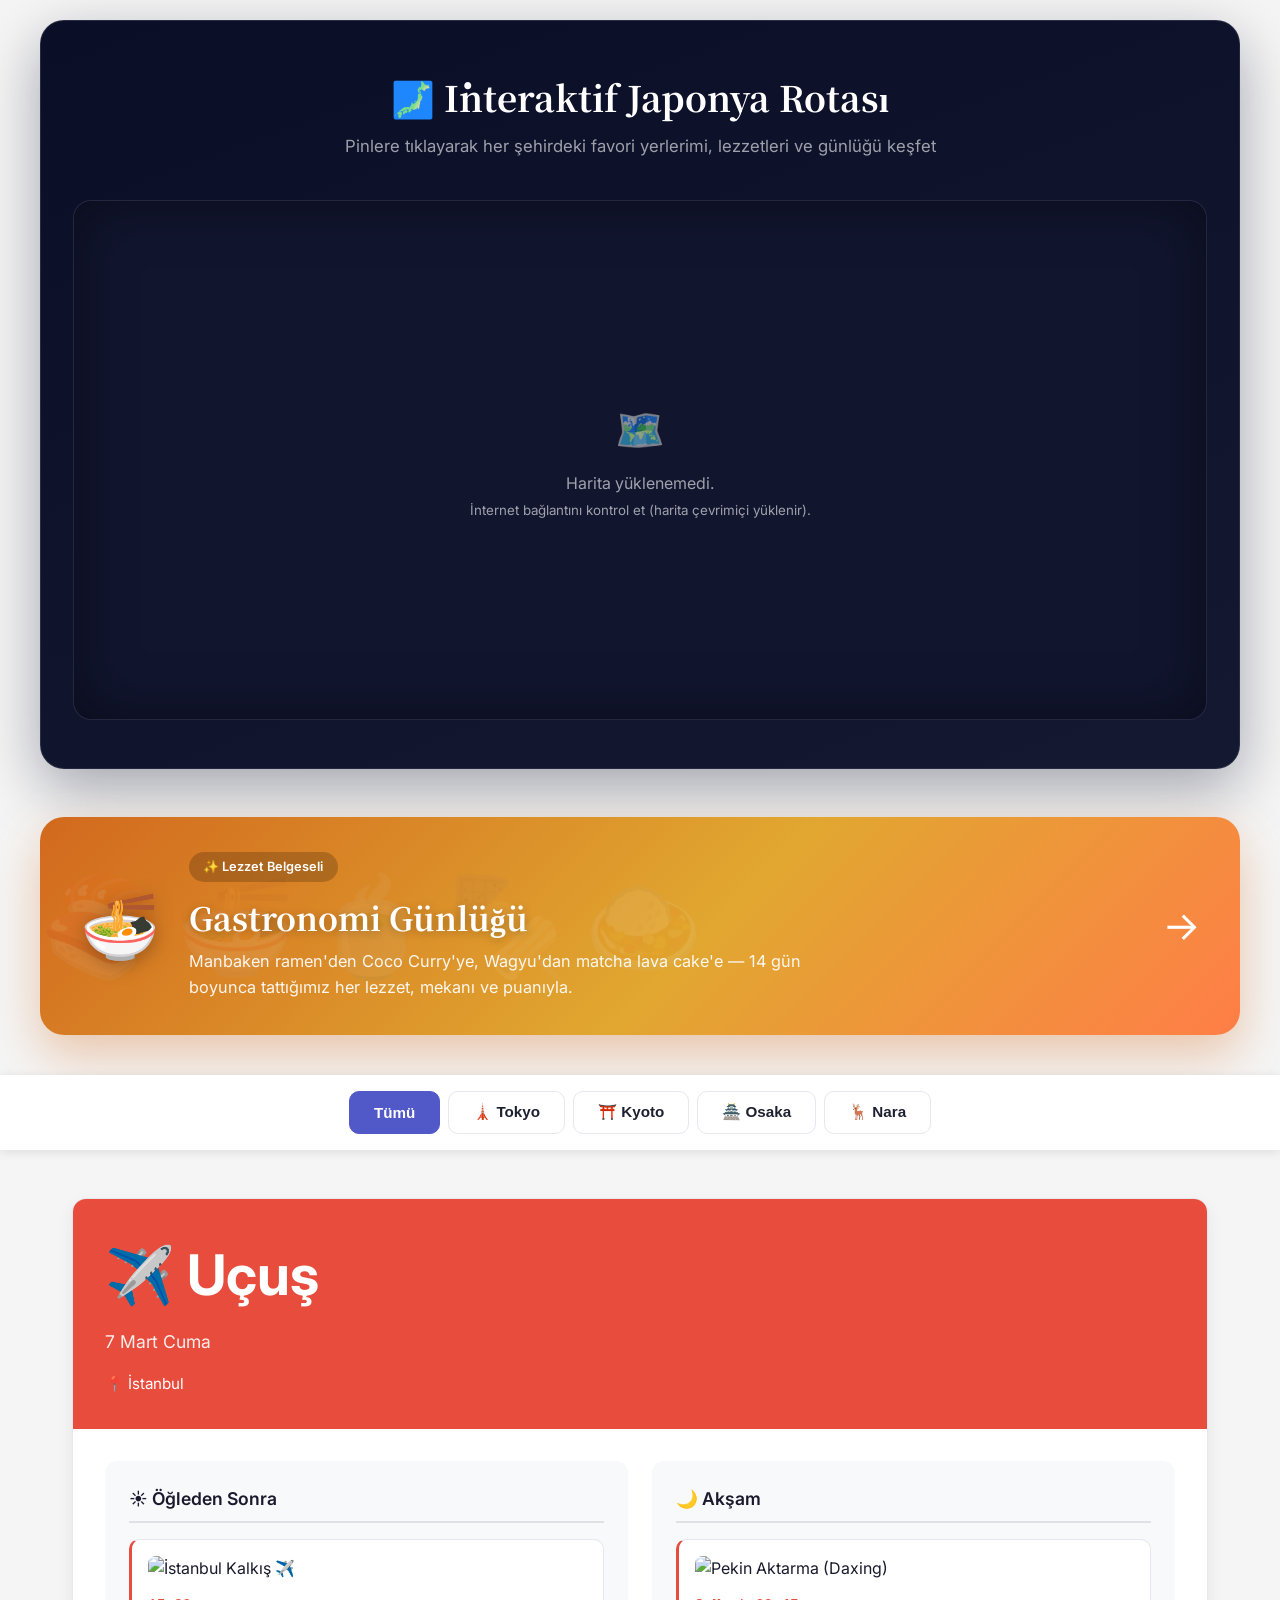
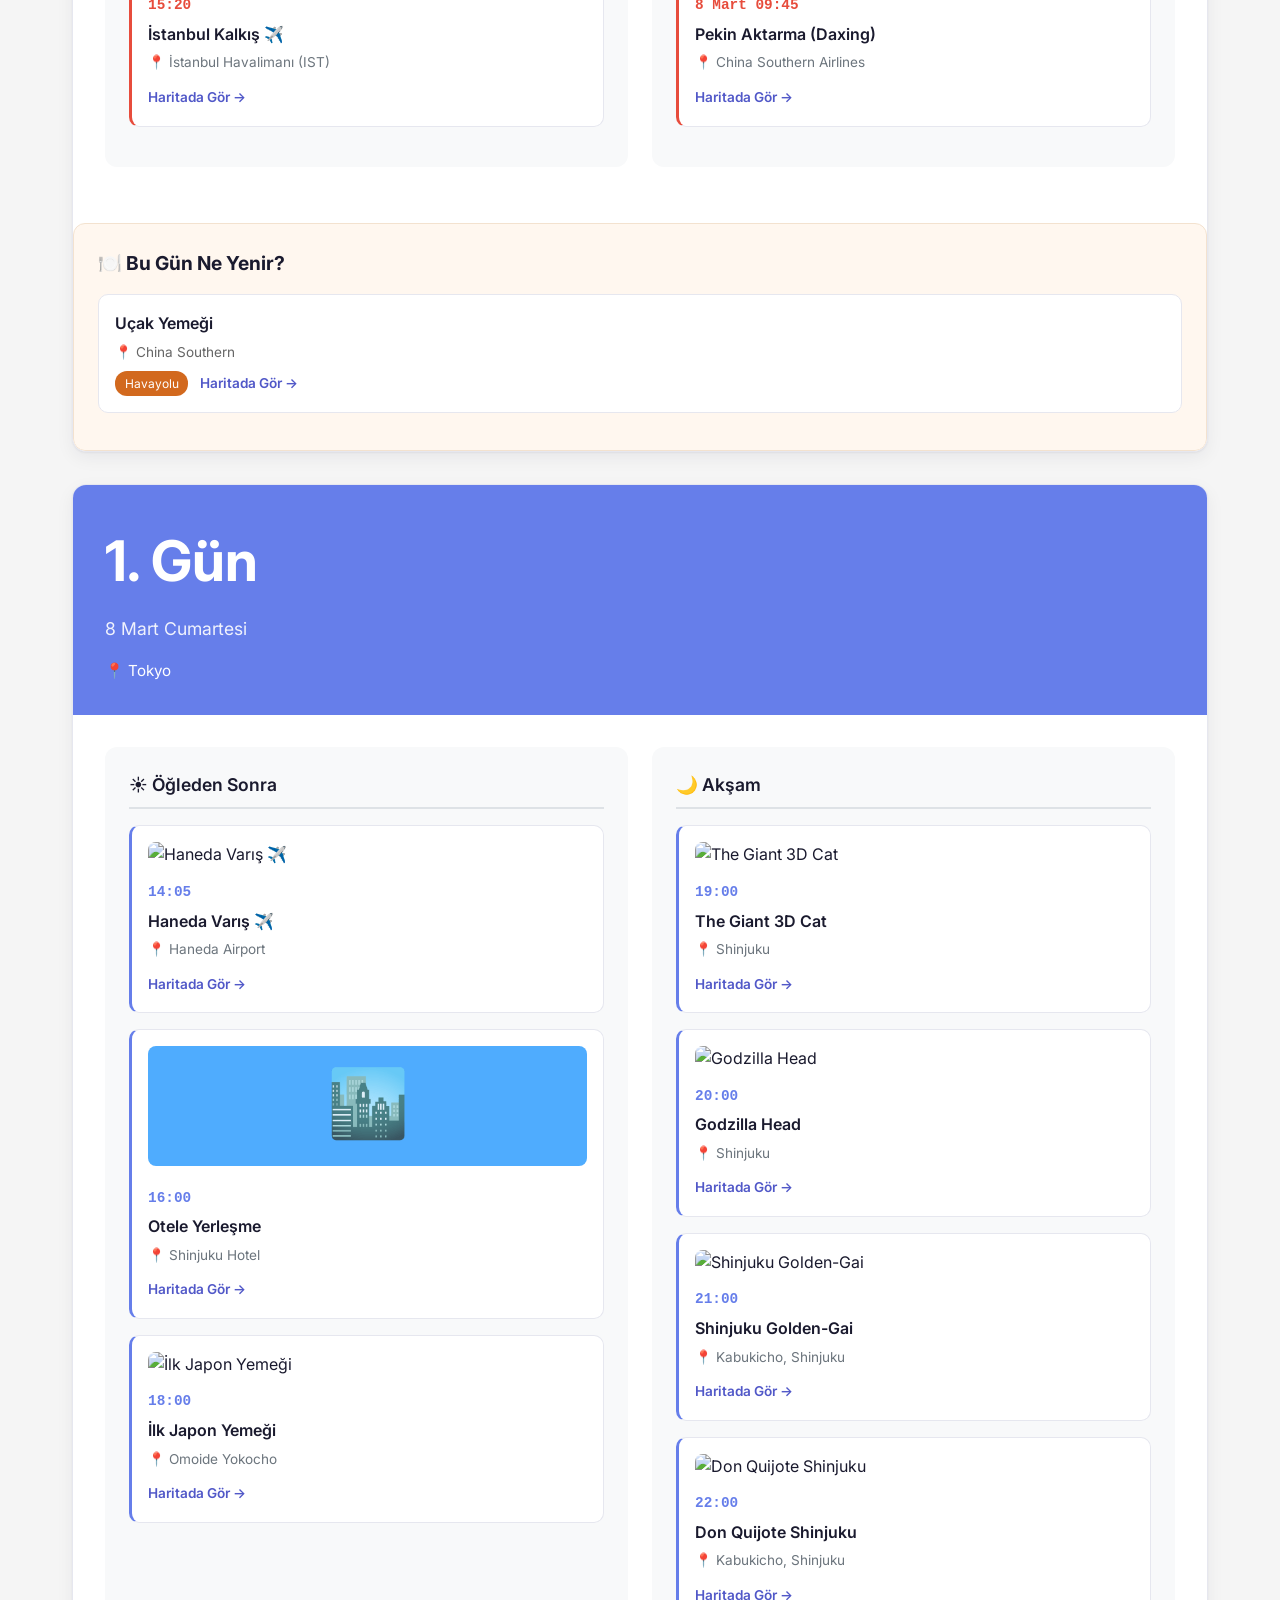
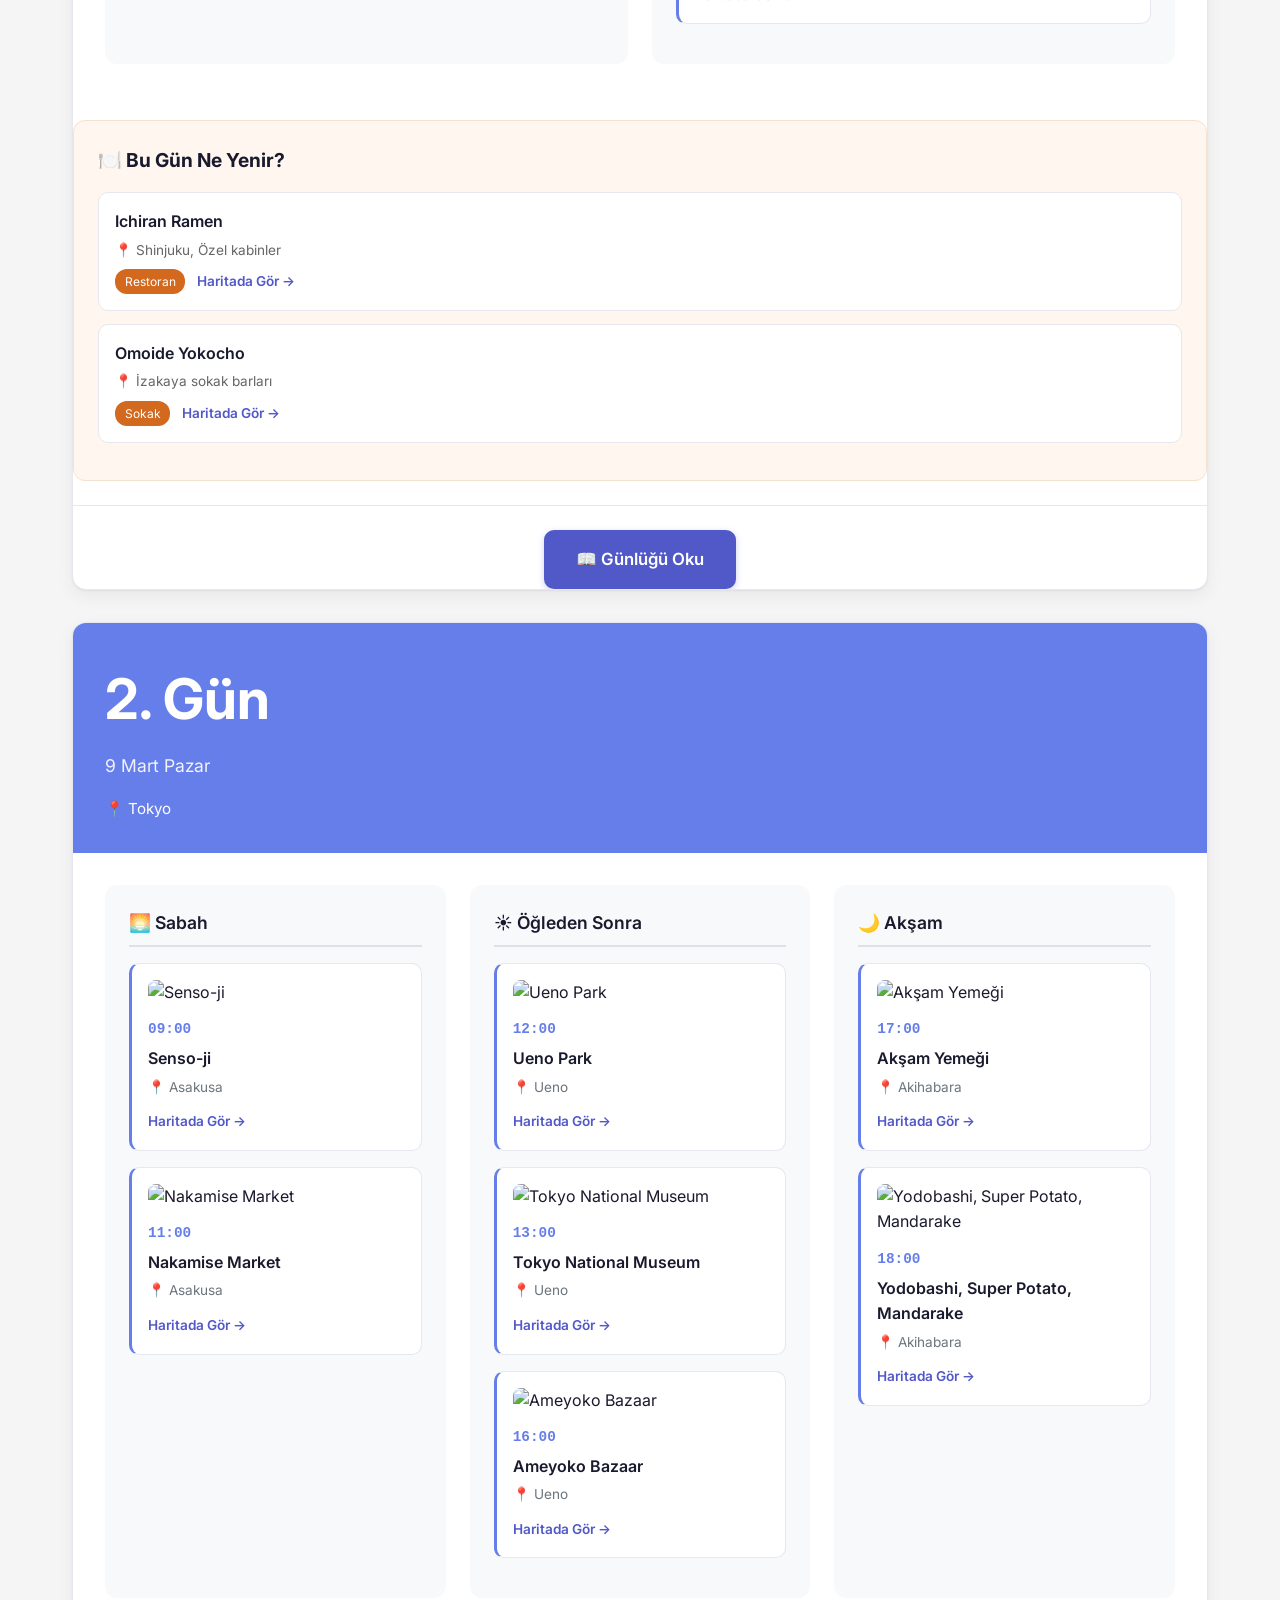
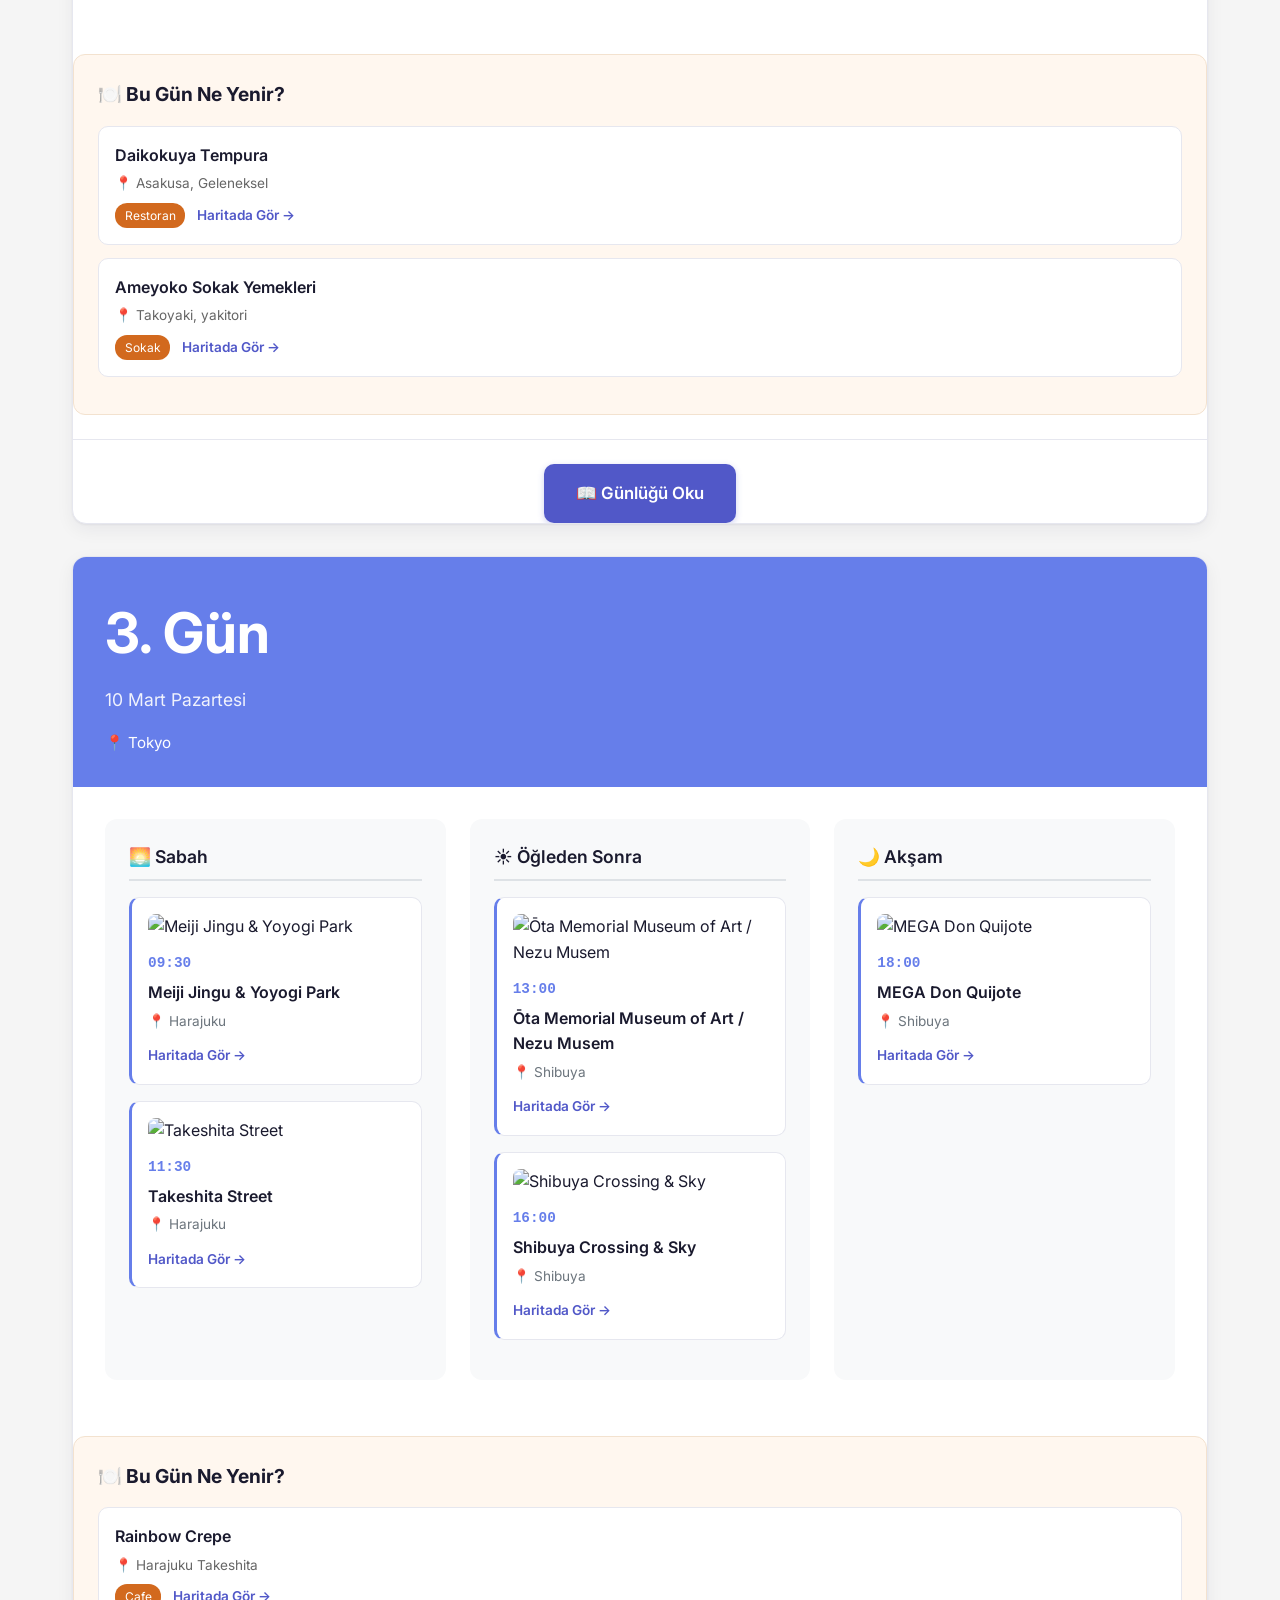
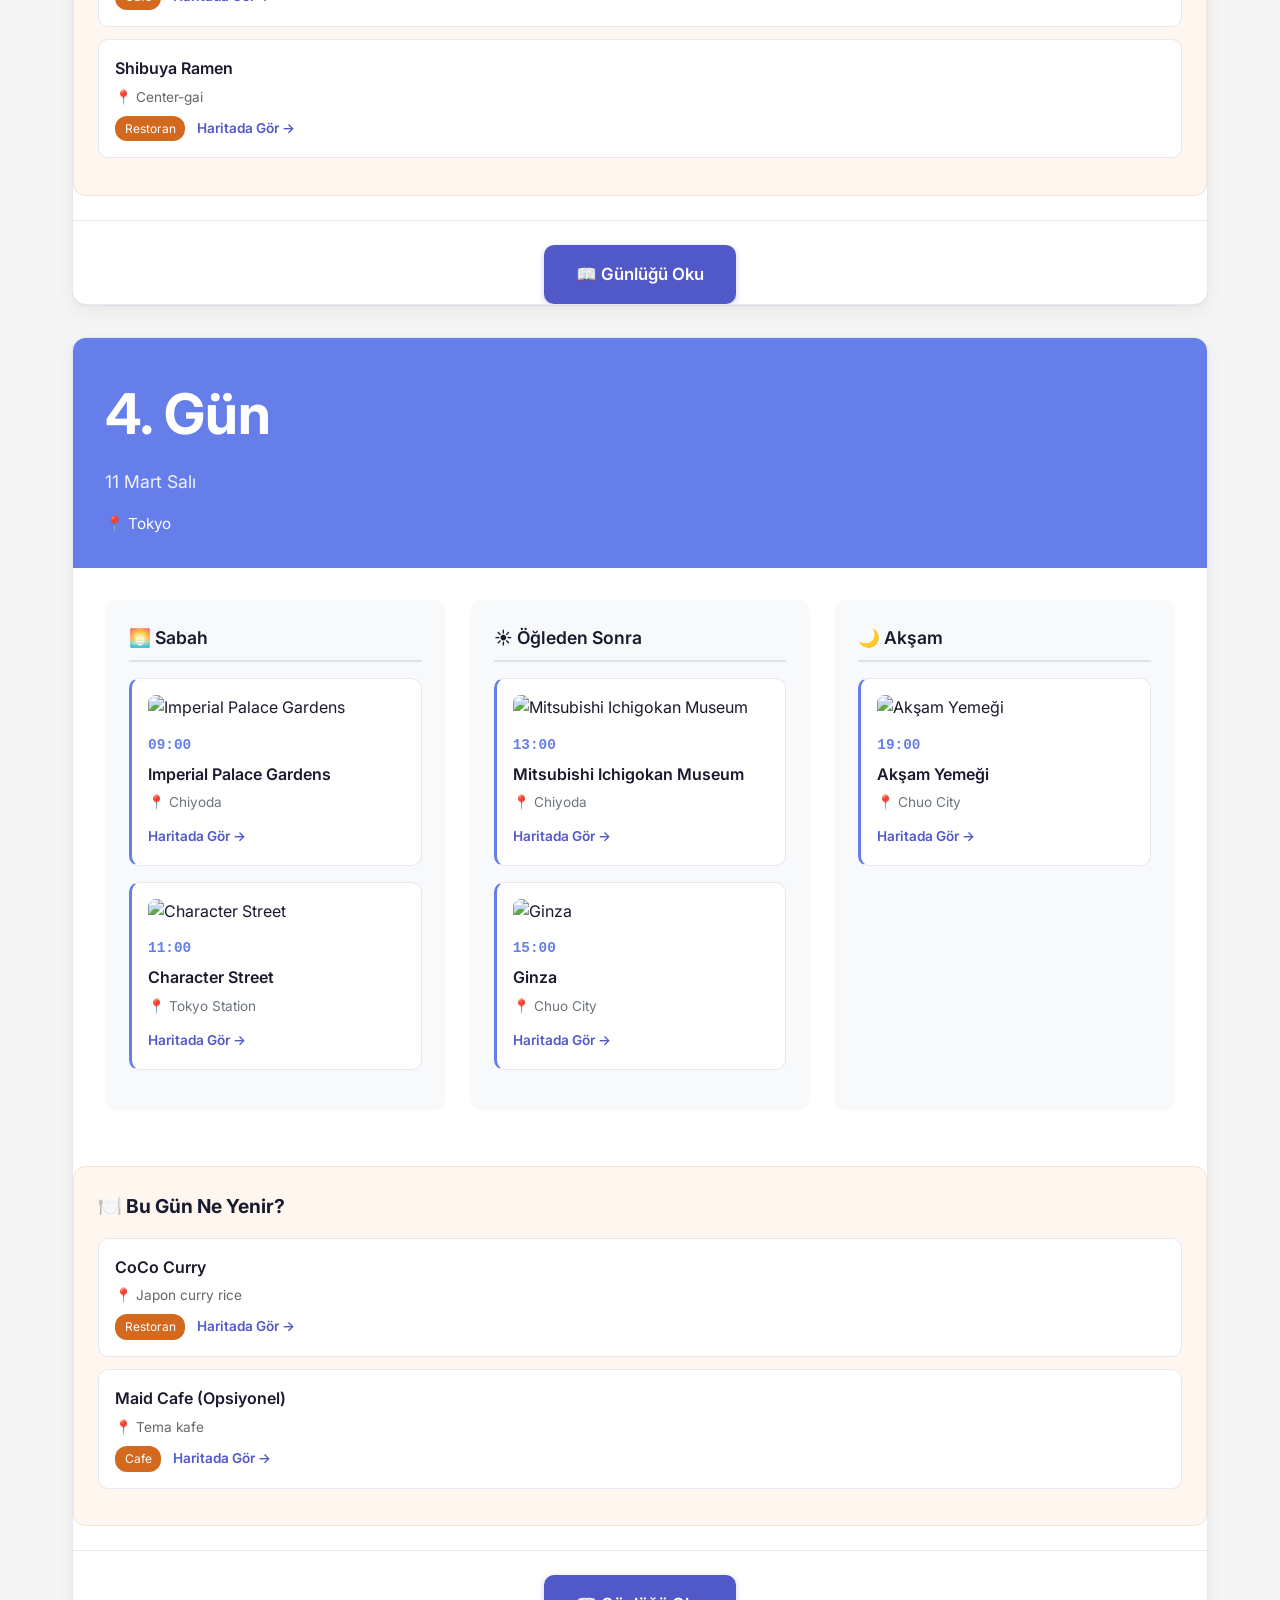
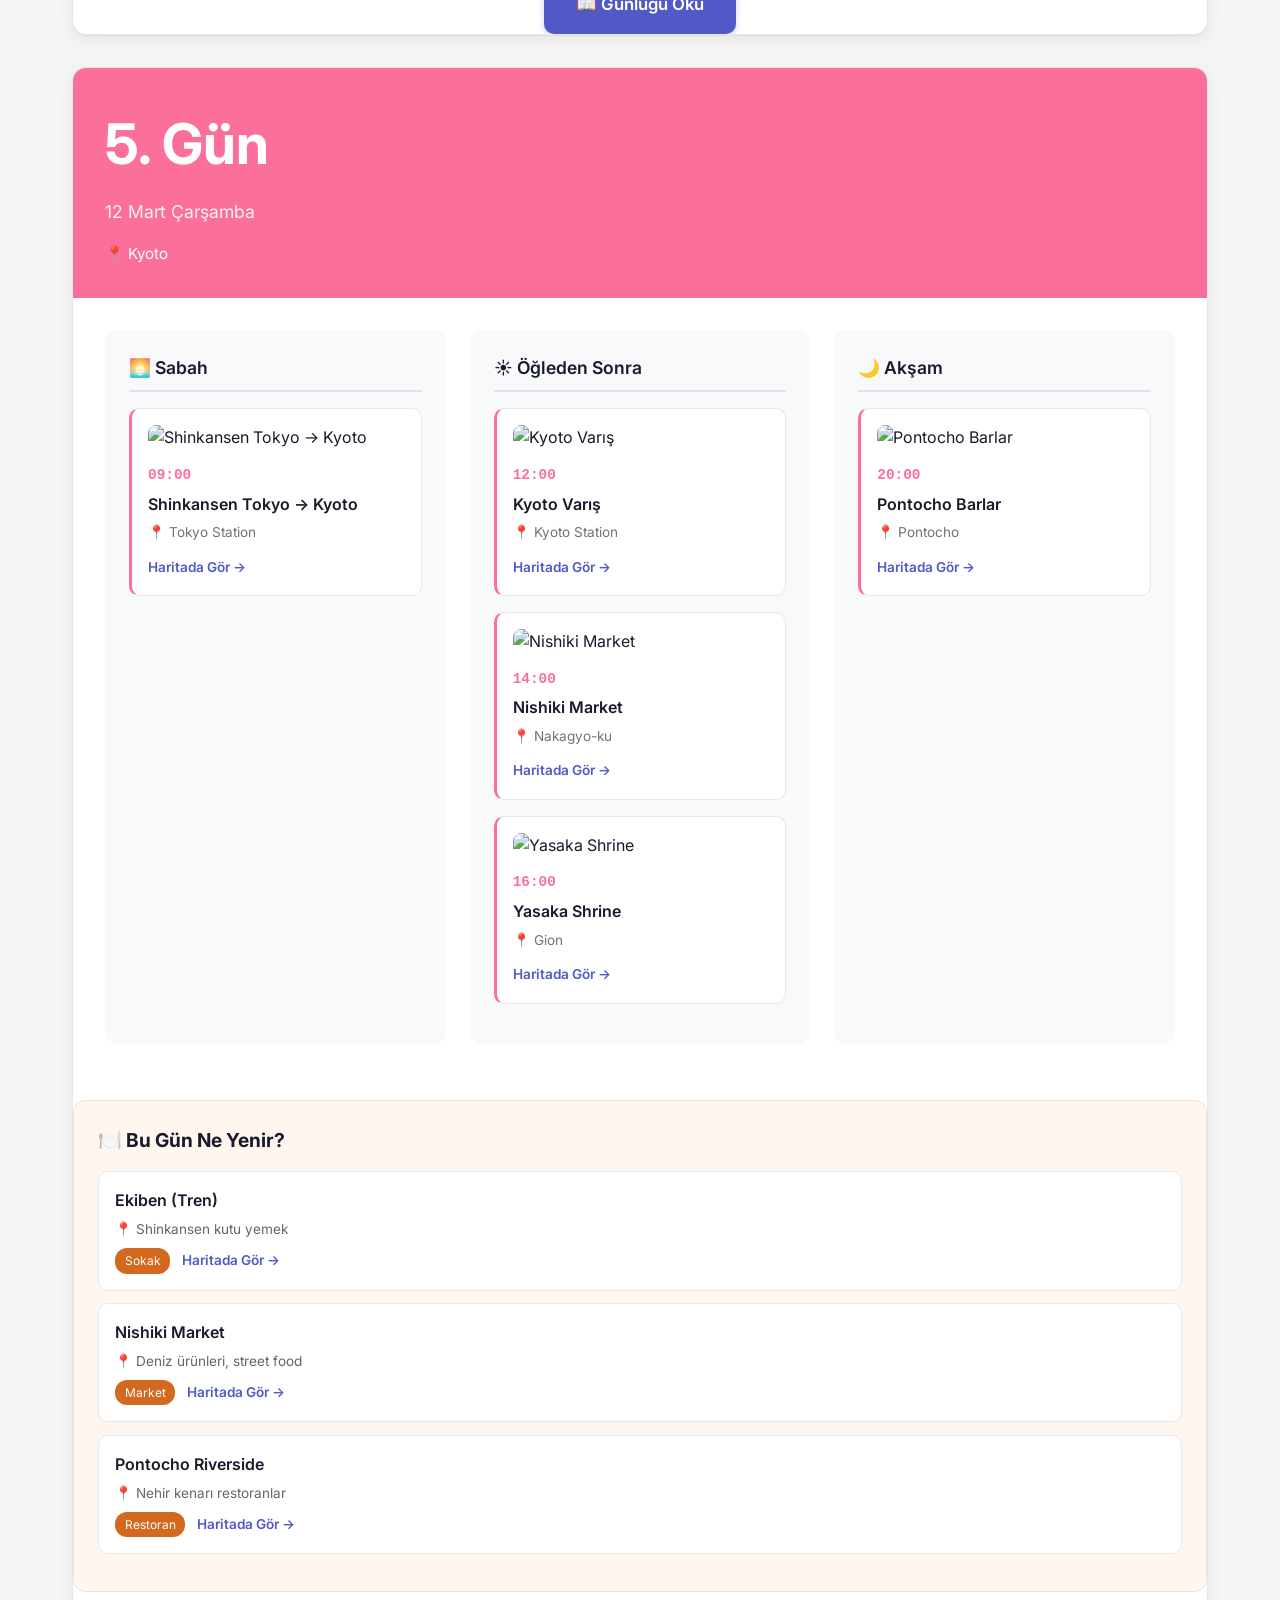
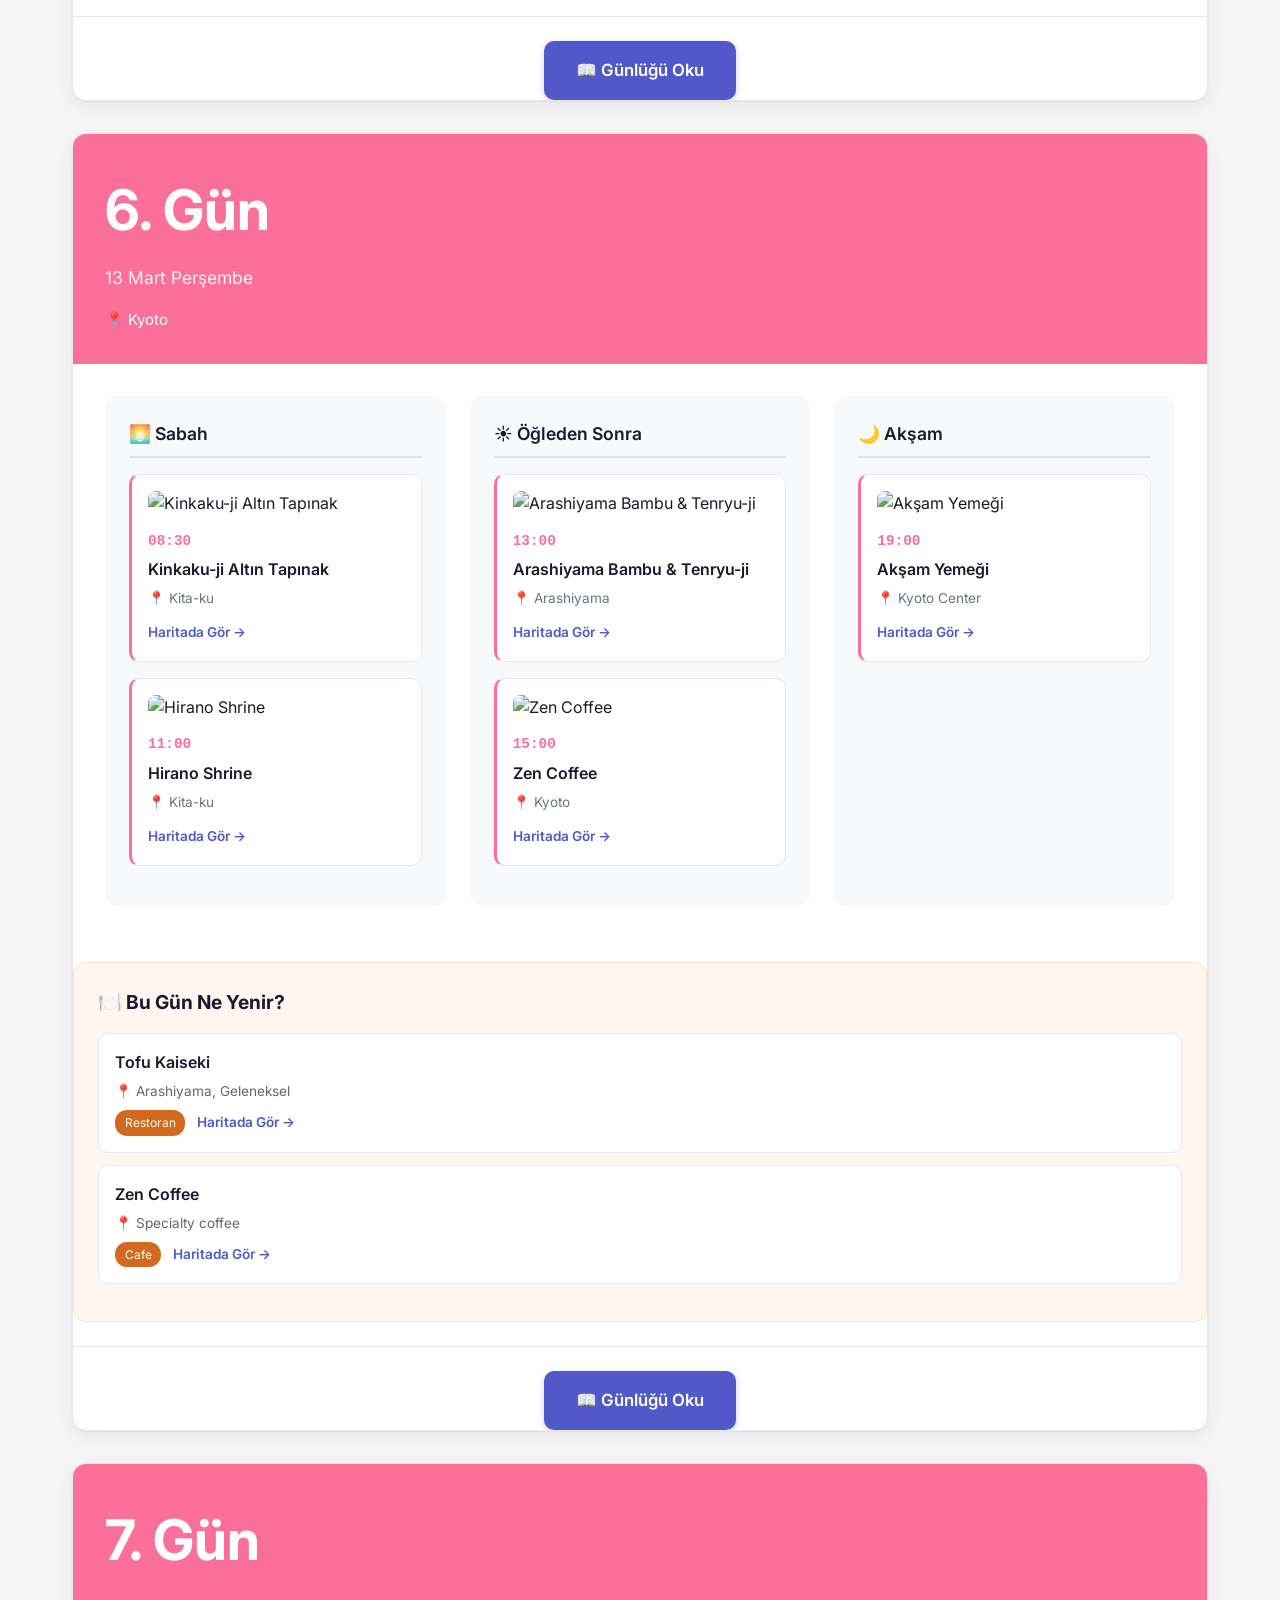
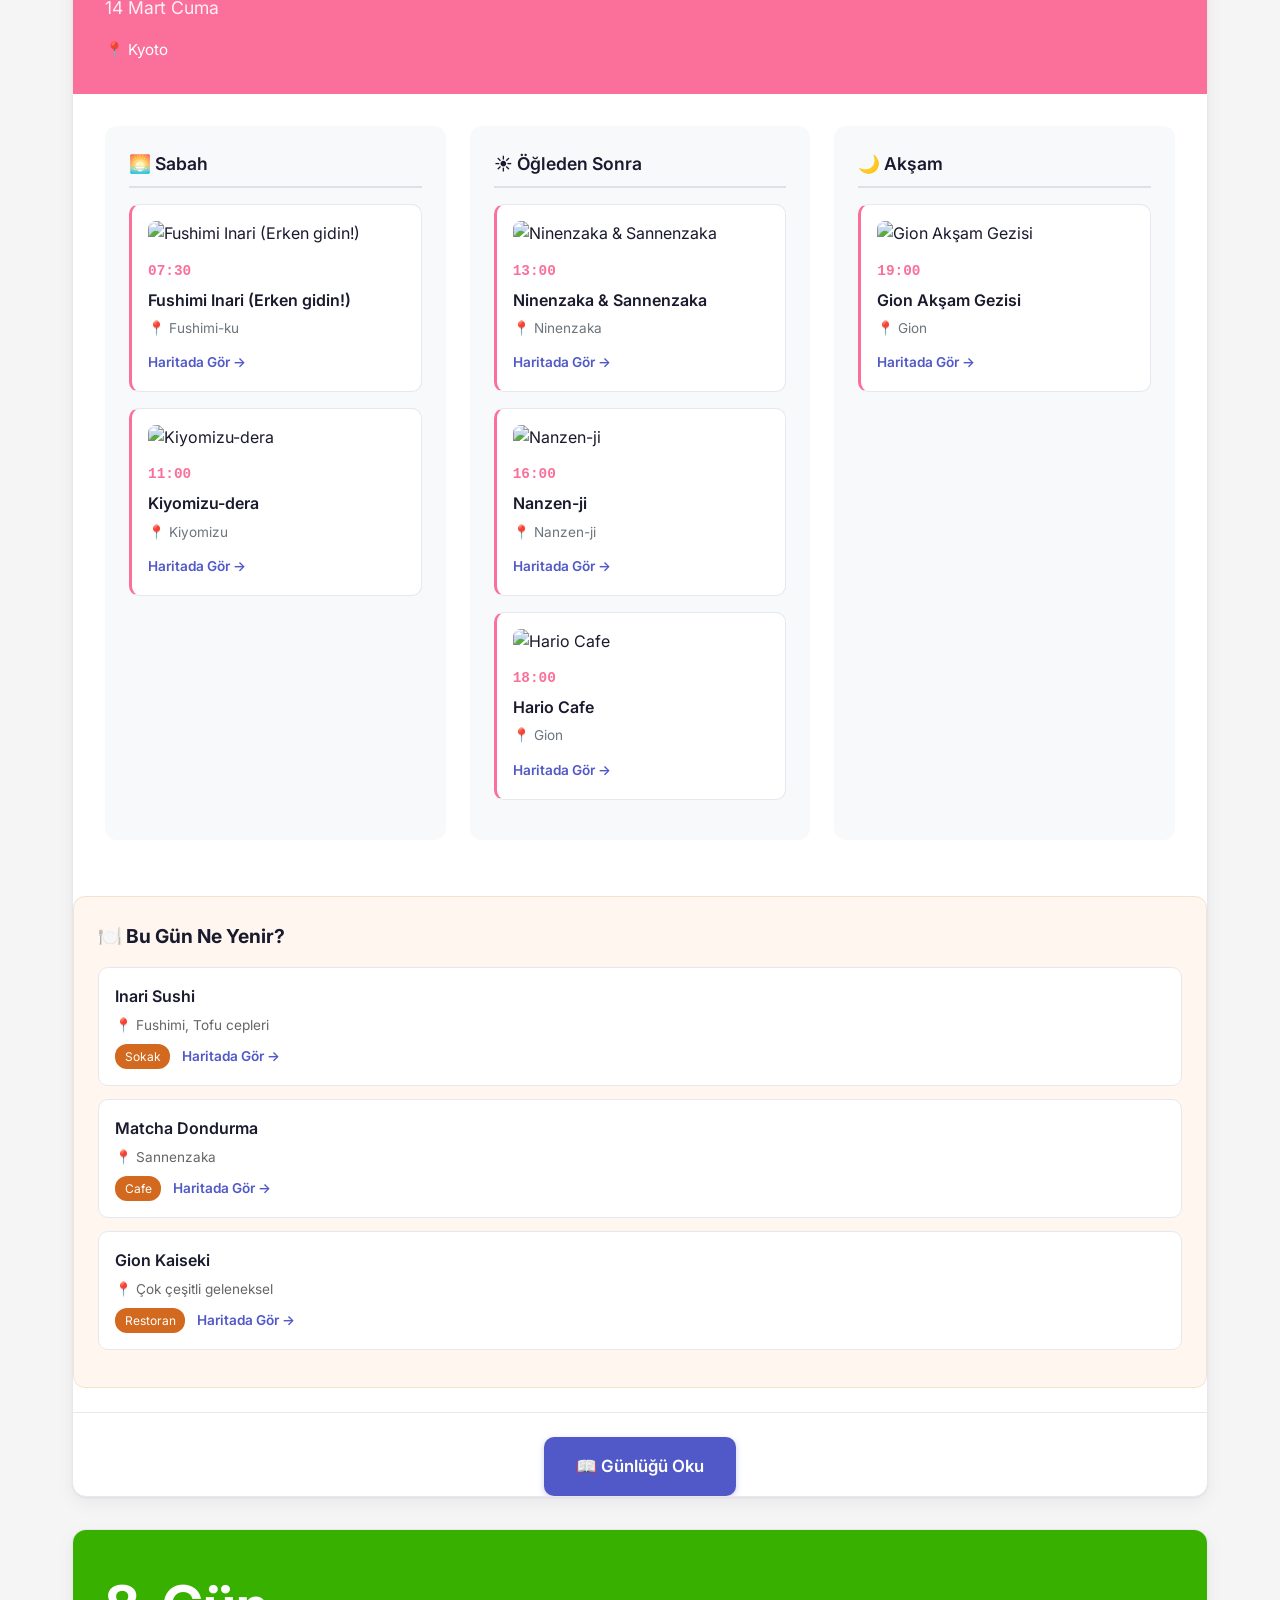
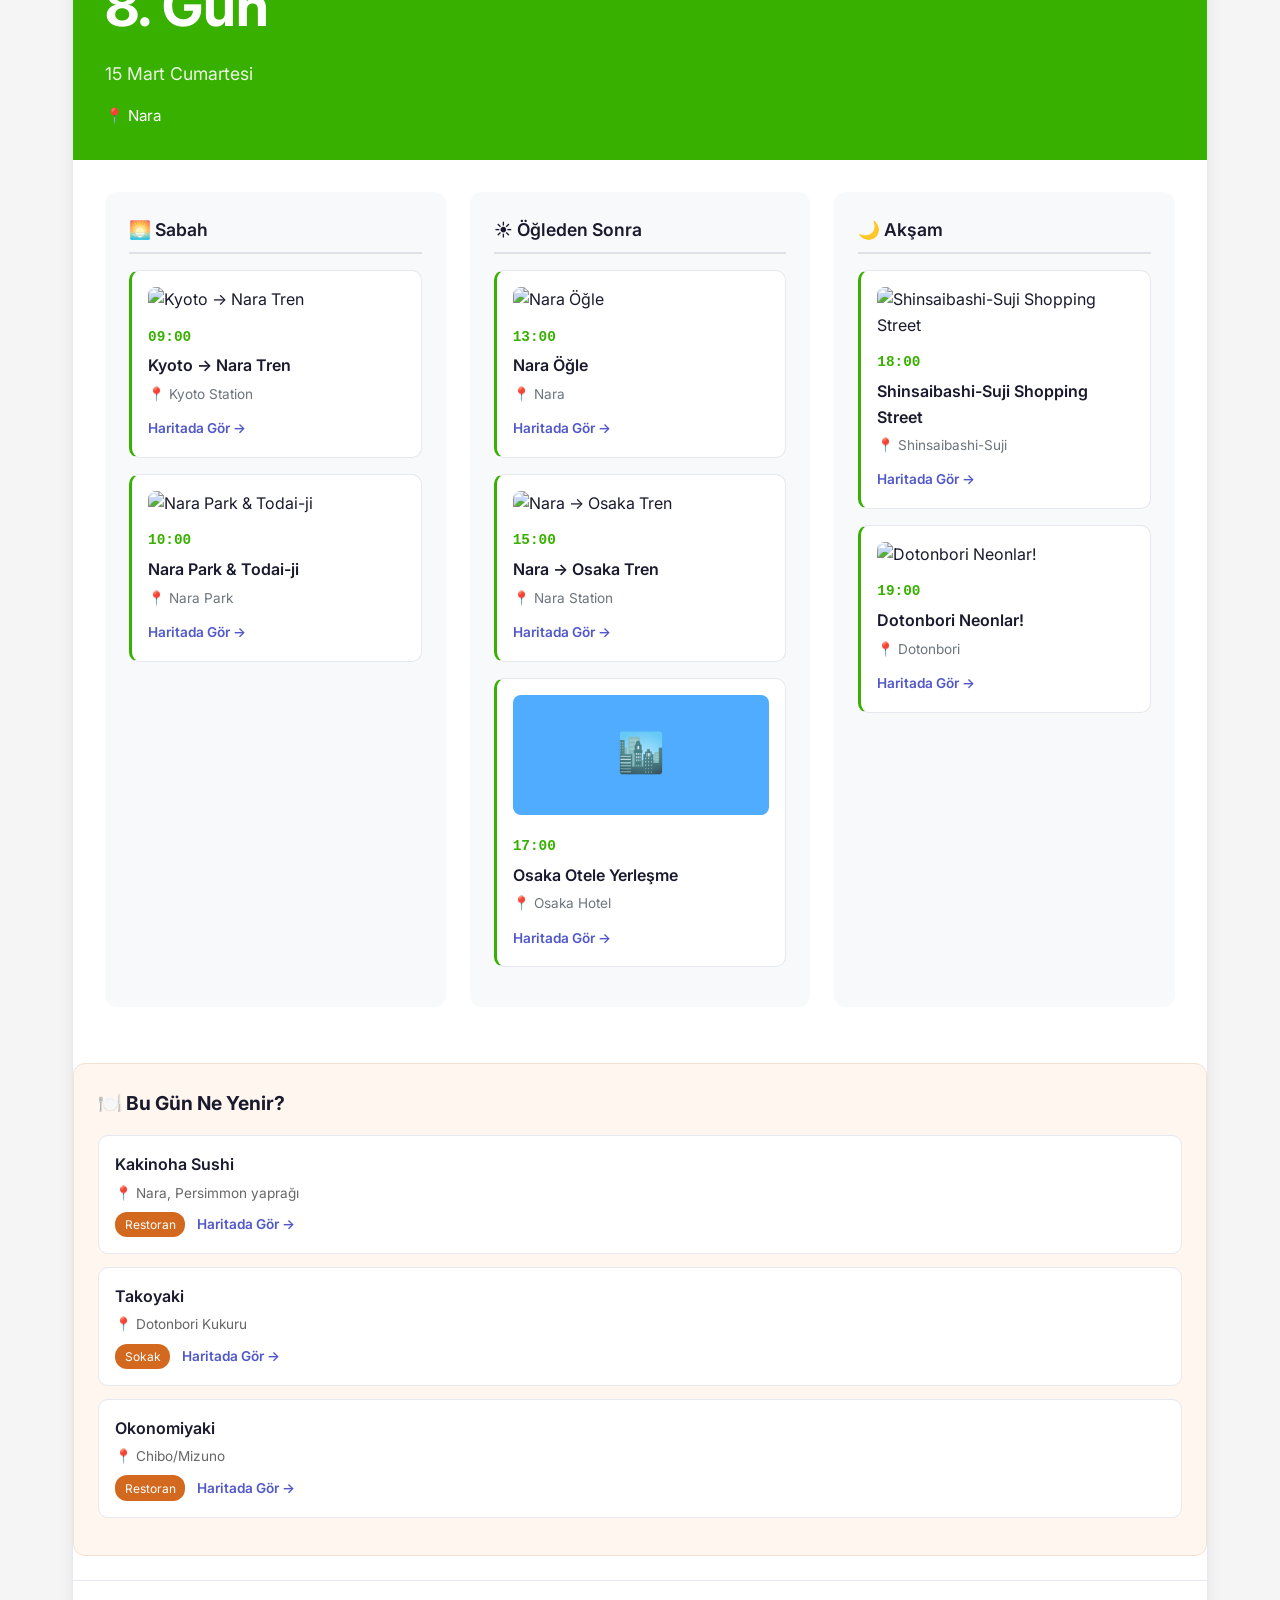
==== commit 4fb96238: "Add files via upload" ====
--- a/index.html
+++ b/index.html
@@ -8,6 +8,11 @@
     <link rel="preconnect" href="https://fonts.gstatic.com" crossorigin>
     <link href="https://fonts.googleapis.com/css2?family=Noto+Serif+JP:wght@300;500;700&family=Inter:wght@300;400;600;700&display=swap" rel="stylesheet">
     <link rel="stylesheet" href="styles.css">
+    <link rel="stylesheet" href="documentary.css">
+    <link rel="stylesheet" href="responsive.css">
+    <link rel="stylesheet" href="enhance.css">
+    <!-- Leaflet (interaktif harita) -->
+    <link rel="stylesheet" href="https://unpkg.com/leaflet@1.9.4/dist/leaflet.css" />
     <style>
         /* Seyyah Günlüğü Butonu - Hero içinde */
         .journal-cta {
@@ -203,6 +208,8 @@
             }
         }
     </style>
+    <!-- Clean theme — EN SON yüklenir, tüm stilleri ezer -->
+    <link rel="stylesheet" href="theme.css">
 </head>
 <body>
     <!-- Countdown Hero -->
@@ -301,6 +308,26 @@
             </div>
         </section>
         
+        <!-- İnteraktif Japonya Rotası (sayfanın üst kısmında) -->
+        <section class="doc-section" id="rota">
+            <h2 class="doc-title">🗾 İnteraktif Japonya Rotası</h2>
+            <p class="doc-subtitle">Pinlere tıklayarak her şehirdeki favori yerlerimi, lezzetleri ve günlüğü keşfet</p>
+            <div id="japanMap"></div>
+        </section>
+
+        <!-- Prominent Gastronomi CTA -->
+        <a href="gastronomi.html" class="gastro-cta reveal" id="gastroCta">
+            <div class="gastro-cta-inner">
+                <div class="gastro-cta-icon">🍜</div>
+                <div class="gastro-cta-text">
+                    <span class="gastro-cta-badge">✨ Lezzet Belgeseli</span>
+                    <h2>Gastronomi Günlüğü</h2>
+                    <p>Manbaken ramen'den Coco Curry'ye, Wagyu'dan matcha lava cake'e — 14 gün boyunca tattığımız her lezzet, mekanı ve puanıyla.</p>
+                </div>
+                <div class="gastro-cta-arrow">→</div>
+            </div>
+        </a>
+
         <!-- Quick Navigation -->
         <nav class="quick-nav">
             <div class="nav-container">
@@ -318,14 +345,14 @@
         </div>
 
         <!-- Highlights Modal Section -->
-        <section class="highlights-section">
+        <section class="highlights-section reveal">
             <h2 class="section-title">🌟 Kaçırılmayacak Deneyimler</h2>
             <div class="highlights-grid">
-                <div class="highlight-card" onclick="openModal('food')">
+                <div class="highlight-card" onclick="window.location.href='gastronomi.html'">
                     <div class="highlight-icon">🍜</div>
                     <h3>Japon Mutfağı</h3>
                     <p>Ramen, sushi, takoyaki ve benzersiz lezzetler</p>
-                    <span class="explore-link">Keşfet →</span>
+                    <span class="explore-link">Gastronomi Günlüğü →</span>
                 </div>
                 <div class="highlight-card" onclick="openModal('temples')">
                     <div class="highlight-icon">⛩️</div>
@@ -367,7 +394,7 @@
         </section>
 
         <!-- City Overview Cards -->
-        <section class="city-overview">
+        <section class="city-overview reveal">
             <h2 class="section-title">Ziyaret Edeceğim Şehirler</h2>
             <div class="city-grid">
                 <div class="city-card tokyo-card">
@@ -436,8 +463,82 @@
             </div>
         </section>
 
+        <!-- Yolculuğun Rakamları (animasyonlu istatistik + grafikler) -->
+        <section class="doc-section reveal" id="rakamlar">
+            <h2 class="doc-title">📊 Yolculuğun Rakamları</h2>
+            <p class="doc-subtitle">13 günlük günlüklerden çıkan gerçek veriler</p>
+
+            <div class="trip-stats-strip">
+                <div class="trip-stat">
+                    <span class="stat-icon">📅</span>
+                    <span class="stat-num" data-target="13">0</span>
+                    <span class="stat-label">Gün</span>
+                </div>
+                <div class="trip-stat">
+                    <span class="stat-icon">🏙️</span>
+                    <span class="stat-num" data-target="4">0</span>
+                    <span class="stat-label">Şehir</span>
+                </div>
+                <div class="trip-stat">
+                    <span class="stat-icon">🚶</span>
+                    <span class="stat-num" data-target="293738">0</span>
+                    <span class="stat-label">Adım</span>
+                </div>
+                <div class="trip-stat">
+                    <span class="stat-icon">🗺️</span>
+                    <span class="stat-num" data-target="206" data-suffix=" km">0</span>
+                    <span class="stat-label">Yürüyüş</span>
+                </div>
+                <div class="trip-stat">
+                    <span class="stat-icon">💴</span>
+                    <span class="stat-num" data-target="466000" data-prefix="¥">0</span>
+                    <span class="stat-label">Harcama</span>
+                </div>
+                <div class="trip-stat">
+                    <span class="stat-icon">🍜</span>
+                    <span class="stat-num" data-target="24">0</span>
+                    <span class="stat-label">Lezzet</span>
+                </div>
+            </div>
+
+            <div class="charts-duo">
+                <div class="chart-card">
+                    <h3>🚶 Günlük Adım Sayısı</h3>
+                    <div class="mini-chart-box"><canvas id="stepsChart"></canvas></div>
+                </div>
+                <div class="chart-card">
+                    <h3>⭐ Günlük Puanlarım (/10)</h3>
+                    <div class="mini-chart-box"><canvas id="ratingChart"></canvas></div>
+                </div>
+            </div>
+        </section>
+
+        <!-- Harcama & Bütçe Takibi -->
+        <section class="doc-section reveal" id="butce">
+            <h2 class="doc-title">💴 Japonya'da Param Nereye Gitti?</h2>
+            <p class="doc-subtitle">14 günlük harcamalarımın kategori dağılımı</p>
+            <div class="budget-wrapper">
+                <div class="chart-box">
+                    <canvas id="spendingChart"></canvas>
+                    <div class="chart-center">
+                        <span class="center-label">TOPLAM</span>
+                        <span class="center-total" id="spendingTotal">¥0</span>
+                    </div>
+                </div>
+                <div class="budget-notes">
+                    <h3>Bütçe Notları</h3>
+                    <p>Shinkansen ve IC kart (Pasmo/Suica) ulaşımın aslan payını aldı.
+                       Yemek beklediğimden uygundu; konbini ve ara sokak ramencileri cüzdan dostu.
+                       Alışveriş ise Don Quijote & Akihabara'da kontrolden çıktı! 😄</p>
+                    <div class="budget-legend-item"><span class="dot" style="background:#7c83ff"></span> Ulaşım (IC Kart/Shinkansen)</div>
+                    <div class="budget-legend-item"><span class="dot" style="background:#ff8fab"></span> Yemek</div>
+                    <div class="budget-legend-item"><span class="dot" style="background:#5ce1e6"></span> Alışveriş</div>
+                </div>
+            </div>
+        </section>
+
         <!-- Travel Tips -->
-        <section class="travel-tips">
+        <section class="travel-tips reveal">
             <h2 class="section-title">💡 Seyahat İpuçları</h2>
             <div class="tips-grid">
                 <div class="tip-card">
@@ -487,5 +588,17 @@
     </div>
 
     <script src="script.js"></script>
+
+    <!-- Leaflet + İnteraktif Japonya Rotası -->
+    <script src="https://unpkg.com/leaflet@1.9.4/dist/leaflet.js"></script>
+    <script src="japan-map.js"></script>
+
+    <!-- Chart.js + Bütçe & İstatistik Grafikleri -->
+    <script src="https://cdn.jsdelivr.net/npm/chart.js@4.4.1/dist/chart.umd.min.js"></script>
+    <script src="budget-chart.js"></script>
+    <script src="stats-charts.js"></script>
+
+    <!-- Motion & storytelling geliştirmeleri -->
+    <script src="enhance.js"></script>
 </body>
 </html>
--- a/documentary.css
+++ b/documentary.css
@@ -0,0 +1,298 @@
+/* ============================================
+   BELGESEL EKLENTİLERİ - Harita + Bütçe
+   index.html'e <link> ile eklenir
+   ============================================ */
+
+/* --- Ortak koyu bölüm sarmalayıcısı --- */
+.doc-section {
+    max-width: 1200px;
+    margin: 3rem auto;
+    padding: 3rem 2rem;
+    background: linear-gradient(160deg, #0a0e27 0%, #141831 100%);
+    border-radius: 24px;
+    border: 1px solid rgba(102, 126, 234, 0.18);
+    box-shadow: 0 20px 60px rgba(10, 14, 39, 0.35);
+}
+
+.doc-section .doc-title {
+    text-align: center;
+    color: #fff;
+    font-family: 'Noto Serif JP', serif;
+    font-size: 2.2rem;
+    margin-bottom: 0.5rem;
+}
+
+.doc-section .doc-subtitle {
+    text-align: center;
+    color: rgba(255, 255, 255, 0.6);
+    margin-bottom: 2.5rem;
+    font-size: 1.05rem;
+}
+
+/* ============================================
+   1) İNTERAKTİF JAPONYA HARİTASI (Leaflet)
+   ============================================ */
+#japanMap {
+    height: 520px;
+    min-height: 50vh;          /* container hiçbir koşulda çökmesin */
+    width: 100%;
+    border-radius: 18px;
+    overflow: hidden;
+    border: 1px solid rgba(255, 255, 255, 0.08);
+    box-shadow: inset 0 0 60px rgba(0, 0, 0, 0.4);
+    z-index: 1;
+    background: #11152e;        /* karolar gelene kadar koyu zemin */
+}
+
+/* Özel renkli pin */
+.city-pin .pin-dot {
+    display: flex;
+    align-items: center;
+    justify-content: center;
+    width: 38px;
+    height: 38px;
+    font-size: 1.1rem;
+    background: var(--pin-color, #667eea);
+    border: 2px solid #fff;
+    border-radius: 50% 50% 50% 0;
+    transform: rotate(-45deg);
+    box-shadow: 0 4px 14px rgba(0, 0, 0, 0.5);
+    transition: transform 0.2s ease;
+}
+.city-pin .pin-dot > * { transform: rotate(45deg); }
+.city-pin .pin-dot { animation: pinDrop 0.5s ease; }
+.city-pin:hover .pin-dot { transform: rotate(-45deg) scale(1.15); }
+
+@keyframes pinDrop {
+    from { transform: rotate(-45deg) translateY(-20px); opacity: 0; }
+    to   { transform: rotate(-45deg) translateY(0); opacity: 1; }
+}
+
+/* Leaflet popup'ı koyu temaya boyama */
+.japan-popup .leaflet-popup-content-wrapper {
+    background: #11152e;
+    color: #fff;
+    border-radius: 16px;
+    border: 1px solid rgba(102, 126, 234, 0.35);
+    box-shadow: 0 12px 40px rgba(0, 0, 0, 0.6);
+}
+.japan-popup .leaflet-popup-tip { background: #11152e; }
+.japan-popup .leaflet-popup-content { margin: 16px 18px; line-height: 1.5; }
+.japan-popup a.leaflet-popup-close-button { color: rgba(255,255,255,0.6); }
+
+.map-popup .popup-title {
+    font-size: 1.25rem;
+    font-weight: 700;
+    margin-bottom: 0.8rem;
+    color: var(--accent, #667eea);
+}
+.map-popup .popup-title small {
+    font-size: 0.75rem;
+    color: rgba(255, 255, 255, 0.55);
+    font-weight: 400;
+}
+.map-popup .popup-section { margin-bottom: 0.9rem; }
+.map-popup .popup-section strong {
+    display: block;
+    font-size: 0.85rem;
+    color: rgba(255, 255, 255, 0.9);
+    margin-bottom: 0.4rem;
+}
+.map-popup ul {
+    list-style: none;
+    padding: 0;
+    margin: 0;
+}
+.map-popup ul li {
+    font-size: 0.85rem;
+    color: rgba(255, 255, 255, 0.75);
+    padding: 0.15rem 0 0.15rem 1rem;
+    position: relative;
+}
+.map-popup ul li::before {
+    content: '•';
+    position: absolute;
+    left: 0;
+    color: var(--accent, #667eea);
+}
+.map-popup .popup-tags { display: flex; flex-wrap: wrap; gap: 0.4rem; }
+.map-popup .popup-tag {
+    background: rgba(255, 255, 255, 0.08);
+    border: 1px solid rgba(255, 255, 255, 0.12);
+    padding: 0.2rem 0.6rem;
+    border-radius: 20px;
+    font-size: 0.78rem;
+    color: rgba(255, 255, 255, 0.85);
+}
+.map-popup .popup-btn {
+    display: inline-block;
+    margin-top: 0.6rem;
+    width: 100%;
+    text-align: center;
+    padding: 0.6rem 1rem;
+    background: linear-gradient(135deg, var(--accent, #667eea), #764ba2);
+    color: #fff !important;
+    text-decoration: none;
+    border-radius: 10px;
+    font-weight: 600;
+    font-size: 0.9rem;
+    transition: transform 0.2s ease, box-shadow 0.2s ease;
+}
+.map-popup .popup-btn:hover {
+    transform: translateY(-2px);
+    box-shadow: 0 6px 18px rgba(102, 126, 234, 0.5);
+}
+
+/* ============================================
+   PROMINENT GASTRONOMİ CTA KARTI
+   ============================================ */
+.gastro-cta {
+    display: block;
+    max-width: 1200px;
+    margin: 2.5rem auto;
+    text-decoration: none;
+    border-radius: 24px;
+    overflow: hidden;
+    position: relative;
+    background: linear-gradient(135deg, #d2691e 0%, #e1a730 55%, #ff7e47 100%);
+    box-shadow: 0 20px 50px rgba(210, 105, 30, 0.35);
+    transition: transform 0.3s ease, box-shadow 0.3s ease;
+}
+.gastro-cta::before {
+    content: '🍣🍜🍵🍢🍛';
+    position: absolute;
+    inset: 0;
+    font-size: 6rem;
+    opacity: 0.08;
+    letter-spacing: 1rem;
+    white-space: nowrap;
+    display: flex;
+    align-items: center;
+    pointer-events: none;
+}
+.gastro-cta:hover {
+    transform: translateY(-5px);
+    box-shadow: 0 28px 65px rgba(210, 105, 30, 0.5);
+}
+.gastro-cta-inner {
+    position: relative;
+    display: flex;
+    align-items: center;
+    gap: 1.8rem;
+    padding: 2.2rem 2.5rem;
+    flex-wrap: wrap;
+}
+.gastro-cta-icon {
+    font-size: 4rem;
+    flex-shrink: 0;
+    filter: drop-shadow(0 4px 10px rgba(0, 0, 0, 0.3));
+    animation: ctaFloat 2.5s ease-in-out infinite;
+}
+@keyframes ctaFloat { 0%,100%{transform:translateY(0)} 50%{transform:translateY(-8px)} }
+.gastro-cta-text { flex: 1; min-width: 240px; }
+.gastro-cta-badge {
+    display: inline-block;
+    background: rgba(0, 0, 0, 0.2);
+    color: #fff;
+    padding: 0.3rem 0.9rem;
+    border-radius: 20px;
+    font-size: 0.8rem;
+    font-weight: 600;
+    margin-bottom: 0.6rem;
+}
+.gastro-cta-text h2 {
+    color: #fff;
+    font-family: 'Noto Serif JP', serif;
+    font-size: 2rem;
+    margin-bottom: 0.4rem;
+    text-shadow: 0 2px 8px rgba(0, 0, 0, 0.25);
+}
+.gastro-cta-text p {
+    color: rgba(255, 255, 255, 0.92);
+    font-size: 1.02rem;
+    line-height: 1.55;
+    max-width: 640px;
+}
+.gastro-cta-arrow {
+    font-size: 2.5rem;
+    color: #fff;
+    flex-shrink: 0;
+    transition: transform 0.3s ease;
+}
+.gastro-cta:hover .gastro-cta-arrow { transform: translateX(8px); }
+
+@media (max-width: 640px) {
+    .gastro-cta-inner { padding: 1.8rem; gap: 1.2rem; }
+    .gastro-cta-text h2 { font-size: 1.6rem; }
+    .gastro-cta-arrow { display: none; }
+}
+
+/* ============================================
+   2) HARCAMA & BÜTÇE GRAFİĞİ (Chart.js)
+   ============================================ */
+.budget-wrapper {
+    display: grid;
+    grid-template-columns: 1.2fr 1fr;
+    gap: 2.5rem;
+    align-items: center;
+}
+
+.chart-box {
+    position: relative;
+    height: 380px;
+}
+
+/* Doughnut ortasındaki toplam */
+.chart-center {
+    position: absolute;
+    top: 42%;
+    left: 50%;
+    transform: translate(-50%, -50%);
+    text-align: center;
+    pointer-events: none;
+}
+.chart-center .center-label {
+    display: block;
+    font-size: 0.8rem;
+    color: rgba(255, 255, 255, 0.55);
+    letter-spacing: 0.05em;
+}
+.chart-center .center-total {
+    font-size: 1.8rem;
+    font-weight: 700;
+    color: #fff;
+}
+
+.budget-notes h3 {
+    color: #fff;
+    font-size: 1.4rem;
+    margin-bottom: 1rem;
+}
+.budget-notes p {
+    color: rgba(255, 255, 255, 0.7);
+    line-height: 1.7;
+    margin-bottom: 1.2rem;
+}
+.budget-legend-item {
+    display: flex;
+    align-items: center;
+    gap: 0.75rem;
+    padding: 0.6rem 0;
+    border-bottom: 1px solid rgba(255, 255, 255, 0.06);
+    color: rgba(255, 255, 255, 0.85);
+    font-size: 0.95rem;
+}
+.budget-legend-item .dot {
+    width: 14px;
+    height: 14px;
+    border-radius: 50%;
+    flex-shrink: 0;
+}
+
+@media (max-width: 768px) {
+    .budget-wrapper { grid-template-columns: 1fr; }
+    .doc-section { margin: 2rem 1rem; padding: 2rem 1.2rem; }
+    .doc-section .doc-title { font-size: 1.7rem; }
+    #japanMap { height: 400px; }
+    .chart-box { height: 320px; }
+}
--- a/responsive.css
+++ b/responsive.css
@@ -0,0 +1,110 @@
+/* ============================================
+   FLUID RESPONSIVE KATMANI
+   styles.css + gallery.css ÜZERİNE eklenir (en son link)
+   Amaç: clamp() ile akışkan tipografi, esnek grid/flex,
+   mobilde kusursuz ölçeklenme.
+   ============================================ */
+
+/* --- Global akışkan kutu modeli --- */
+html { -webkit-text-size-adjust: 100%; }
+img, video, canvas { max-width: 100%; height: auto; }
+* { min-width: 0; }   /* flex/grid taşmalarını engeller */
+
+/* ============================================
+   1) ANA SAYFA — AKIŞKAN TİPOGRAFİ
+   ============================================ */
+.jp-text   { font-size: clamp(2rem, 8vw, 3.5rem) !important; }
+.main-text { font-size: clamp(2.8rem, 12vw, 5.5rem) !important; }
+.main-text::before { font-size: clamp(2.8rem, 12vw, 5.5rem); }
+
+.section-title { font-size: clamp(1.6rem, 4.5vw, 2.5rem) !important; }
+
+.countdown-number { font-size: clamp(2rem, 9vw, 4rem) !important; }
+.countdown-display { flex-wrap: wrap; gap: clamp(0.3rem, 1.5vw, 1rem); }
+
+.trip-info { flex-wrap: wrap; justify-content: center; }
+
+/* Hero CTA butonları mobilde tam genişlik */
+@media (max-width: 560px) {
+    .journal-cta { flex-direction: column; }
+    .journal-btn, .plan-btn { width: 100%; justify-content: center; }
+}
+
+/* ============================================
+   2) ESNEK GRID'LER (auto-fit + min içerik)
+   ============================================ */
+.highlights-grid,
+.city-grid,
+.tips-grid,
+.notes-grid {
+    display: grid;
+    gap: clamp(1rem, 2.5vw, 2rem);
+}
+.highlights-section .highlights-grid { grid-template-columns: repeat(auto-fit, minmax(min(100%, 260px), 1fr)); }
+.city-grid  { grid-template-columns: repeat(auto-fit, minmax(min(100%, 300px), 1fr)); }
+.tips-grid  { grid-template-columns: repeat(auto-fit, minmax(min(100%, 240px), 1fr)); }
+
+/* Quick-nav yatay kaydırma yerine sarma */
+.quick-nav .nav-container { flex-wrap: wrap; justify-content: center; gap: 0.5rem; }
+
+/* ============================================
+   3) GÜN DETAY SAYFALARI — MOBİL UYUM
+   ============================================ */
+.day-title  { font-size: clamp(1.8rem, 6vw, 3.5rem) !important; }
+.day-summary h2,
+.day-notes h2 { font-size: clamp(1.6rem, 5vw, 2.5rem) !important; }
+.time-header  { font-size: clamp(1.3rem, 4vw, 2rem) !important; flex-wrap: wrap; }
+.story-text   { font-size: clamp(1rem, 2.5vw, 1.2rem) !important; text-align: left; }
+
+.container { padding-left: clamp(1rem, 4vw, 2rem); padding-right: clamp(1rem, 4vw, 2rem); }
+
+/* day-hero yüksekliği mobilde taşmasın */
+.day-hero { height: auto; min-height: clamp(320px, 55vh, 480px); padding: 2rem 0; }
+.day-stats { gap: clamp(0.6rem, 2vw, 2rem); }
+
+/* Detail nav: mobilde dikey, masaüstünde yatay */
+.detail-nav { flex-wrap: wrap; gap: 0.75rem; }
+.day-navigation { flex-wrap: wrap; }
+@media (max-width: 520px) {
+    .detail-nav { flex-direction: column; align-items: stretch; }
+    .detail-nav a, .day-navigation { width: 100%; text-align: center; }
+    .day-navigation { display: grid; grid-template-columns: 1fr 1fr; gap: 0.5rem; }
+}
+
+/* next-day kartı mobilde tek kolon */
+@media (max-width: 720px) {
+    .next-day-card { grid-template-columns: 1fr !important; }
+    .next-day-image { height: 200px; }
+}
+
+/* ============================================
+   4) MASONRY GALERİ — STANDART DİJİTAL FOTOĞRAF
+   gallery.css'teki .masonry'yi akışkan kolon sayısıyla güçlendirir
+   ============================================ */
+.photo-gallery.masonry {
+    /* sabit kolon yerine akışkan: ekran daraldıkça kolon azalır */
+    column-width: clamp(150px, 22vw, 260px);
+    column-count: auto;
+}
+.photo-gallery.masonry .photo-item {
+    width: 100%;
+    aspect-ratio: auto;        /* dik & yatay fotoğraflar doğal oranıyla */
+}
+.photo-gallery.masonry .photo-item img { height: auto; }
+
+/* Klasik (kırpılı) galeri de akışkan olsun */
+.photo-gallery:not(.masonry) {
+    grid-template-columns: repeat(auto-fill, minmax(min(100%, 220px), 1fr));
+}
+
+/* ============================================
+   5) GENEL — taşma & dokunma hedefleri
+   ============================================ */
+body { overflow-x: hidden; }
+a, button { touch-action: manipulation; }
+
+/* Çok küçük ekranlarda bölüm iç boşlukları */
+@media (max-width: 480px) {
+    .day-summary, .timeline-detailed, .day-notes, .next-day-preview { padding: 2.5rem 0; }
+    .activity-detail { padding: 1.2rem !important; }
+}
--- a/enhance.css
+++ b/enhance.css
@@ -0,0 +1,124 @@
+/* ============================================
+   BELGESEL GELİŞTİRMELERİ — Motion & Veri
+   Scroll progress, reveal animasyonları, istatistik panosu
+   index.html'e <link> ile eklenir
+   ============================================ */
+
+/* --- 1) Scroll ilerleme çubuğu (en üstte) --- */
+.scroll-progress {
+    position: fixed;
+    top: 0;
+    left: 0;
+    height: 4px;
+    width: 0%;
+    z-index: 9999;
+    background: linear-gradient(90deg, #667eea, #fa709a, #e1a730);
+    box-shadow: 0 0 12px rgba(102, 126, 234, 0.6);
+    transition: width 0.1s linear;
+}
+
+/* --- 2) Scroll-reveal animasyonları --- */
+.reveal {
+    opacity: 0;
+    transform: translateY(38px);
+    transition: opacity 0.7s cubic-bezier(0.16, 1, 0.3, 1),
+                transform 0.7s cubic-bezier(0.16, 1, 0.3, 1);
+    will-change: opacity, transform;
+}
+.reveal.in-view {
+    opacity: 1;
+    transform: none;
+}
+/* Kademeli (stagger) gecikmeler */
+.reveal.d1 { transition-delay: 0.08s; }
+.reveal.d2 { transition-delay: 0.16s; }
+.reveal.d3 { transition-delay: 0.24s; }
+
+/* --- 3) Ken Burns hero (yavaş zoom) --- */
+.countdown-hero { will-change: transform; }
+.countdown-hero::after {
+    content: '';
+    position: absolute;
+    inset: 0;
+    z-index: 0;
+    background: inherit;
+    animation: kenburns 22s ease-in-out infinite alternate;
+    pointer-events: none;
+    opacity: 0;   /* arka planı bozmamak için pasif; .kenburns-on ile aktifleşir */
+}
+.countdown-hero.kenburns-on { animation: kenburns 24s ease-in-out infinite alternate; }
+@keyframes kenburns {
+    from { transform: scale(1); }
+    to   { transform: scale(1.08); }
+}
+
+/* --- 4) Yolculuk İstatistik Panosu --- */
+.trip-stats-strip {
+    display: grid;
+    grid-template-columns: repeat(auto-fit, minmax(150px, 1fr));
+    gap: 1.2rem;
+    margin-top: 1rem;
+}
+.trip-stat {
+    text-align: center;
+    padding: 1.6rem 1rem;
+    background: rgba(255, 255, 255, 0.04);
+    border: 1px solid rgba(255, 255, 255, 0.08);
+    border-radius: 16px;
+    transition: transform 0.3s ease, border-color 0.3s ease, background 0.3s ease;
+}
+.trip-stat:hover {
+    transform: translateY(-4px);
+    border-color: rgba(102, 126, 234, 0.5);
+    background: rgba(255, 255, 255, 0.07);
+}
+.trip-stat .stat-icon { font-size: 1.8rem; display: block; margin-bottom: 0.4rem; }
+.trip-stat .stat-num {
+    font-size: clamp(1.6rem, 4vw, 2.4rem);
+    font-weight: 800;
+    color: #fff;
+    font-family: 'Inter', sans-serif;
+    line-height: 1.1;
+    display: block;
+}
+.trip-stat .stat-label {
+    font-size: 0.82rem;
+    color: rgba(255, 255, 255, 0.55);
+    letter-spacing: 0.04em;
+    text-transform: uppercase;
+    margin-top: 0.3rem;
+    display: block;
+}
+
+/* --- 5) Çift grafik düzeni (adım + puan) --- */
+.charts-duo {
+    display: grid;
+    grid-template-columns: 1fr 1fr;
+    gap: 2rem;
+    margin-top: 2.5rem;
+}
+.chart-card {
+    background: rgba(255, 255, 255, 0.03);
+    border: 1px solid rgba(255, 255, 255, 0.07);
+    border-radius: 16px;
+    padding: 1.5rem;
+}
+.chart-card h3 {
+    color: #fff;
+    font-size: 1.1rem;
+    margin-bottom: 1rem;
+    text-align: center;
+}
+.chart-card .mini-chart-box { position: relative; height: 260px; }
+
+@media (max-width: 768px) {
+    .charts-duo { grid-template-columns: 1fr; gap: 1.5rem; }
+    .chart-card .mini-chart-box { height: 220px; }
+}
+
+/* Reduced motion: animasyonları kapat */
+@media (prefers-reduced-motion: reduce) {
+    .reveal { opacity: 1 !important; transform: none !important; transition: none !important; }
+    .countdown-hero.kenburns-on, .countdown-hero::after { animation: none !important; }
+    .scroll-progress { transition: none; }
+}
--- a/theme.css
+++ b/theme.css
@@ -0,0 +1,297 @@
+/* ============================================
+   CLEAN THEME — Net butonlar & solid kart pencereleri
+   TÜM sayfalarda EN SON yüklenir (diğer tüm CSS'leri ezer)
+   Amaç: gradyan/parlama gürültüsünü azalt, kontrast & netlik artır
+   ============================================ */
+
+:root {
+    --c-primary:      #5158c8;   /* net indigo — buton dolgusu (beyaz yazı okunur) */
+    --c-primary-700:  #424ab0;   /* hover */
+    --c-accent:       #667eea;   /* açık indigo — şerit/ikon vurgusu */
+    --c-food:         #d2691e;   /* kiremit — yemek vurgusu */
+    --c-food-700:     #b4571780;
+
+    --surface:    #ffffff;
+    --surface-2:  #f6f7fb;
+    --border:     #e6e7ef;
+    --ink:        #1c2030;
+    --ink-muted:  #5a6072;
+
+    --radius:    14px;
+    --radius-sm: 10px;
+    --shadow:        0 1px 2px rgba(20,24,50,0.05), 0 6px 18px rgba(20,24,50,0.06);
+    --shadow-hover:  0 2px 6px rgba(20,24,50,0.08), 0 16px 34px rgba(20,24,50,0.10);
+}
+
+/* ============================================
+   1) BUTONLAR — tek net dil
+   ============================================ */
+.journal-btn,
+.btn-detail,
+.journal-button,
+.btn-back,
+.btn-next,
+.btn-next-day,
+.map-popup .popup-btn {
+    background: var(--c-primary) !important;
+    color: #fff !important;
+    border: none !important;
+    border-radius: var(--radius-sm) !important;
+    box-shadow: 0 2px 6px rgba(81,88,200,0.28) !important;
+    font-weight: 600 !important;
+    text-transform: none !important;
+    letter-spacing: normal !important;
+    transition: background 0.2s ease, transform 0.2s ease, box-shadow 0.2s ease !important;
+}
+.journal-btn:hover,
+.btn-detail:hover,
+.journal-button:hover,
+.btn-back:hover,
+.btn-next:hover,
+.btn-next-day:hover,
+.map-popup .popup-btn:hover {
+    background: var(--c-primary-700) !important;
+    transform: translateY(-2px) !important;
+    box-shadow: 0 6px 16px rgba(81,88,200,0.40) !important;
+}
+
+/* Buton üstü kayan parıltı animasyonlarını kapat (gürültü) */
+.journal-btn::before,
+.journal-button::before { display: none !important; }
+
+/* Dev "journal-button"u normal, net bir butona indir */
+.journal-button {
+    padding: 1rem 2rem !important;
+    font-size: 1.05rem !important;
+    border-radius: var(--radius-sm) !important;
+    width: auto !important;
+    max-width: none !important;
+    box-shadow: 0 2px 6px rgba(81,88,200,0.28) !important;
+    gap: 0.6rem !important;
+}
+.day-journal-link {
+    border-top: 1px solid var(--border) !important;
+    padding-top: 1.5rem !important;
+    margin-top: 1.5rem !important;
+}
+
+/* İkincil hero butonu (Planı İncele) — net dış çizgi */
+.plan-btn {
+    background: rgba(255,255,255,0.12) !important;
+    border: 1.5px solid rgba(255,255,255,0.7) !important;
+    border-radius: var(--radius-sm) !important;
+    backdrop-filter: none !important;
+}
+.plan-btn:hover { background: rgba(255,255,255,0.22) !important; }
+
+/* Quick-nav butonları — aktif: net indigo */
+.nav-btn {
+    border: 1.5px solid var(--border) !important;
+    border-radius: var(--radius-sm) !important;
+    color: var(--ink) !important;
+}
+.nav-btn:hover { border-color: var(--c-accent) !important; color: var(--c-primary) !important; transform: none !important; }
+.nav-btn.active {
+    background: var(--c-primary) !important;
+    border-color: var(--c-primary) !important;
+    color: #fff !important;
+}
+
+/* Metin-bağlantı butonları — net, sade */
+.explore-link,
+.activity-map-link,
+.modal-item-link,
+.food-link {
+    color: var(--c-primary) !important;
+    font-weight: 600 !important;
+}
+.explore-link:hover,
+.activity-map-link:hover,
+.modal-item-link:hover,
+.food-link:hover { color: var(--c-primary-700) !important; }
+
+/* Gastronomi filtre butonları — aktif: net kiremit */
+.gastro-filters .filter-btn {
+    border-radius: var(--radius-sm) !important;
+    border: 1.5px solid rgba(226,167,48,0.35) !important;
+}
+.gastro-filters .filter-btn:hover,
+.gastro-filters .filter-btn.active {
+    background: var(--c-food) !important;
+    border-color: var(--c-food) !important;
+    color: #fff !important;
+    transform: none !important;
+}
+
+/* ============================================
+   2) KART "PENCERELERİ" — solid, net kenar, tek gölge
+   ============================================ */
+.highlight-card,
+.city-card,
+.tip-card,
+.day-card,
+.category-card {
+    background: var(--surface) !important;
+    border: 1px solid var(--border) !important;
+    border-radius: var(--radius) !important;
+    box-shadow: var(--shadow) !important;
+    transition: transform 0.2s ease, box-shadow 0.2s ease, border-color 0.2s ease !important;
+}
+.highlight-card:hover,
+.city-card:hover,
+.tip-card:hover,
+.day-card:hover,
+.category-card:hover {
+    transform: translateY(-4px) !important;
+    box-shadow: var(--shadow-hover) !important;
+    border-color: #d7d9e6 !important;
+}
+
+/* Gün kartı başlığı: gradyan yerine solid şehir rengi */
+.day-header {
+    background: var(--city-color, var(--c-primary)) !important;
+}
+
+/* Kart içi metin kontrastı */
+.highlight-card p, .city-days, .tip-card p, .category-card p { color: var(--ink-muted) !important; }
+.highlight-card h3, .tip-card h4, .city-info h3 { color: var(--ink) !important; }
+
+/* Şehir kartı üst şeridi netleşsin (zaten renkli border-top var) */
+.highlight-item { background: var(--surface-2) !important; border-radius: var(--radius-sm) !important; }
+
+/* Aktivite & yemek mini kartları */
+.activity-item, .food-item {
+    border-radius: var(--radius-sm) !important;
+    box-shadow: none !important;
+    border: 1px solid var(--border) !important;
+}
+.activity-item { border-left: 3px solid var(--city-color, var(--c-accent)) !important; }
+.food-suggestions { background: #fff7ef !important; border: 1px solid #f3e2cf !important; }
+.food-type { background: var(--c-food) !important; }
+
+/* Bölüm başlığı alt çizgisi — sade indigo */
+.section-title::after {
+    background: var(--c-accent) !important;
+    width: 64px !important;
+    height: 3px !important;
+}
+
+/* ============================================
+   3) "Seyyah Günlüğü" öne çıkan banner — sakin, net
+   (gradyan + dönen emoji + parıltı kaldırıldı)
+   ============================================ */
+.journal-featured {
+    background: var(--surface) !important;
+    border: 1px solid var(--border) !important;
+    border-radius: var(--radius) !important;
+    box-shadow: var(--shadow) !important;
+    overflow: hidden !important;
+}
+.journal-featured::before { display: none !important; }   /* dönen 📖 emoji */
+.journal-featured h2 { color: var(--ink) !important; }
+.journal-featured p  { color: var(--ink-muted) !important; }
+.journal-badge {
+    background: #eef0fd !important;
+    color: var(--c-primary) !important;
+    border: 1px solid #dcdffa !important;
+}
+.preview-card {
+    background: var(--surface-2) !important;
+    border: 1px solid var(--border) !important;
+    border-radius: var(--radius-sm) !important;
+    backdrop-filter: none !important;
+}
+.preview-card .number { color: var(--c-primary) !important; }
+.preview-card .label  { color: var(--ink-muted) !important; }
+.journal-featured .journal-btn {
+    background: var(--c-primary) !important;
+    color: #fff !important;
+}
+
+/* ============================================
+   4) MODAL — net pencere
+   ============================================ */
+.modal-content { border-radius: var(--radius) !important; }
+.modal-item {
+    background: var(--surface-2) !important;
+    border-left: 3px solid var(--c-primary) !important;
+    border-radius: 0 var(--radius-sm) var(--radius-sm) 0 !important;
+}
+.modal-item:hover { background: #eef0fd !important; transform: translateX(4px) !important; }
+.modal-item h4, .modal-item-location { color: var(--c-primary) !important; }
+
+/* ============================================
+   5) KOYU SAYFALAR (gün detay + gastronomi)
+   Net kenar & solid pill'ler; koyu tema korunur
+   ============================================ */
+.day-detail-page .time-badge {
+    background: var(--c-primary) !important;
+    border-radius: 8px !important;
+}
+.day-detail-page .activity-detail,
+.day-detail-page .note-card,
+.day-detail-page .highlight-box {
+    border-radius: var(--radius) !important;
+    border: 1px solid rgba(255,255,255,0.10) !important;
+}
+.day-detail-page .activity-detail { border-left: 3px solid var(--c-accent) !important; }
+.day-detail-page .next-day-card { border-radius: var(--radius) !important; }
+
+/* doc-section koyu panelleri (harita/bütçe/istatistik) — kenar netleşsin */
+.doc-section { border: 1px solid rgba(255,255,255,0.10) !important; }
+
+/* ============================================
+   7) HERO — sakinleştirilmiş, netleştirilmiş
+   (gürültülü çift gradyan + pulse + gold monospace + blur klon kaldırıldı)
+   ============================================ */
+.countdown-hero {
+    background:
+        linear-gradient(160deg, rgba(28,32,62,0.88) 0%, rgba(43,38,92,0.90) 100%),
+        url('https://images.unsplash.com/photo-1542051841857-5f90071e7989?w=2000') center/cover no-repeat !important;
+}
+/* Titreşen radial arka plan katmanını durdur */
+.hero-bg { animation: none !important; opacity: 0.5 !important; }
+
+/* Başlık arkasındaki bulanık gradyan klonu kaldır (gürültü) */
+.main-text::before { display: none !important; }
+.main-text {
+    background: none !important;
+    -webkit-text-fill-color: #fff !important;
+    color: #fff !important;
+    text-shadow: 0 2px 12px rgba(0,0,0,0.35) !important;
+}
+
+/* Geri sayım kutuları — net cam yerine sade panel */
+.countdown-unit {
+    background: rgba(255,255,255,0.08) !important;
+    backdrop-filter: blur(3px) !important;
+    border: 1px solid rgba(255,255,255,0.18) !important;
+    border-radius: var(--radius) !important;
+    transition: border-color 0.2s ease, transform 0.2s ease !important;
+}
+.countdown-unit:hover {
+    border-color: rgba(255,255,255,0.5) !important;
+    transform: translateY(-3px) !important;
+}
+/* Rakamlar: net beyaz + site fontu (gold/Courier yerine) */
+.countdown-number {
+    color: #fff !important;
+    font-family: 'Inter', sans-serif !important;
+    font-weight: 700 !important;
+}
+.countdown-sep { opacity: 0.35 !important; }
+
+/* Bilgi pill'leri — net, tutarlı köşe */
+.info-item {
+    background: rgba(255,255,255,0.10) !important;
+    border: 1px solid rgba(255,255,255,0.20) !important;
+    backdrop-filter: none !important;
+}
+
+/* ============================================
+   8) Erişim: belirgin klavye odak halkası
+   ============================================ */
+a:focus-visible, button:focus-visible, .nav-btn:focus-visible {
+    outline: 3px solid var(--c-accent) !important;
+    outline-offset: 2px !important;
+}
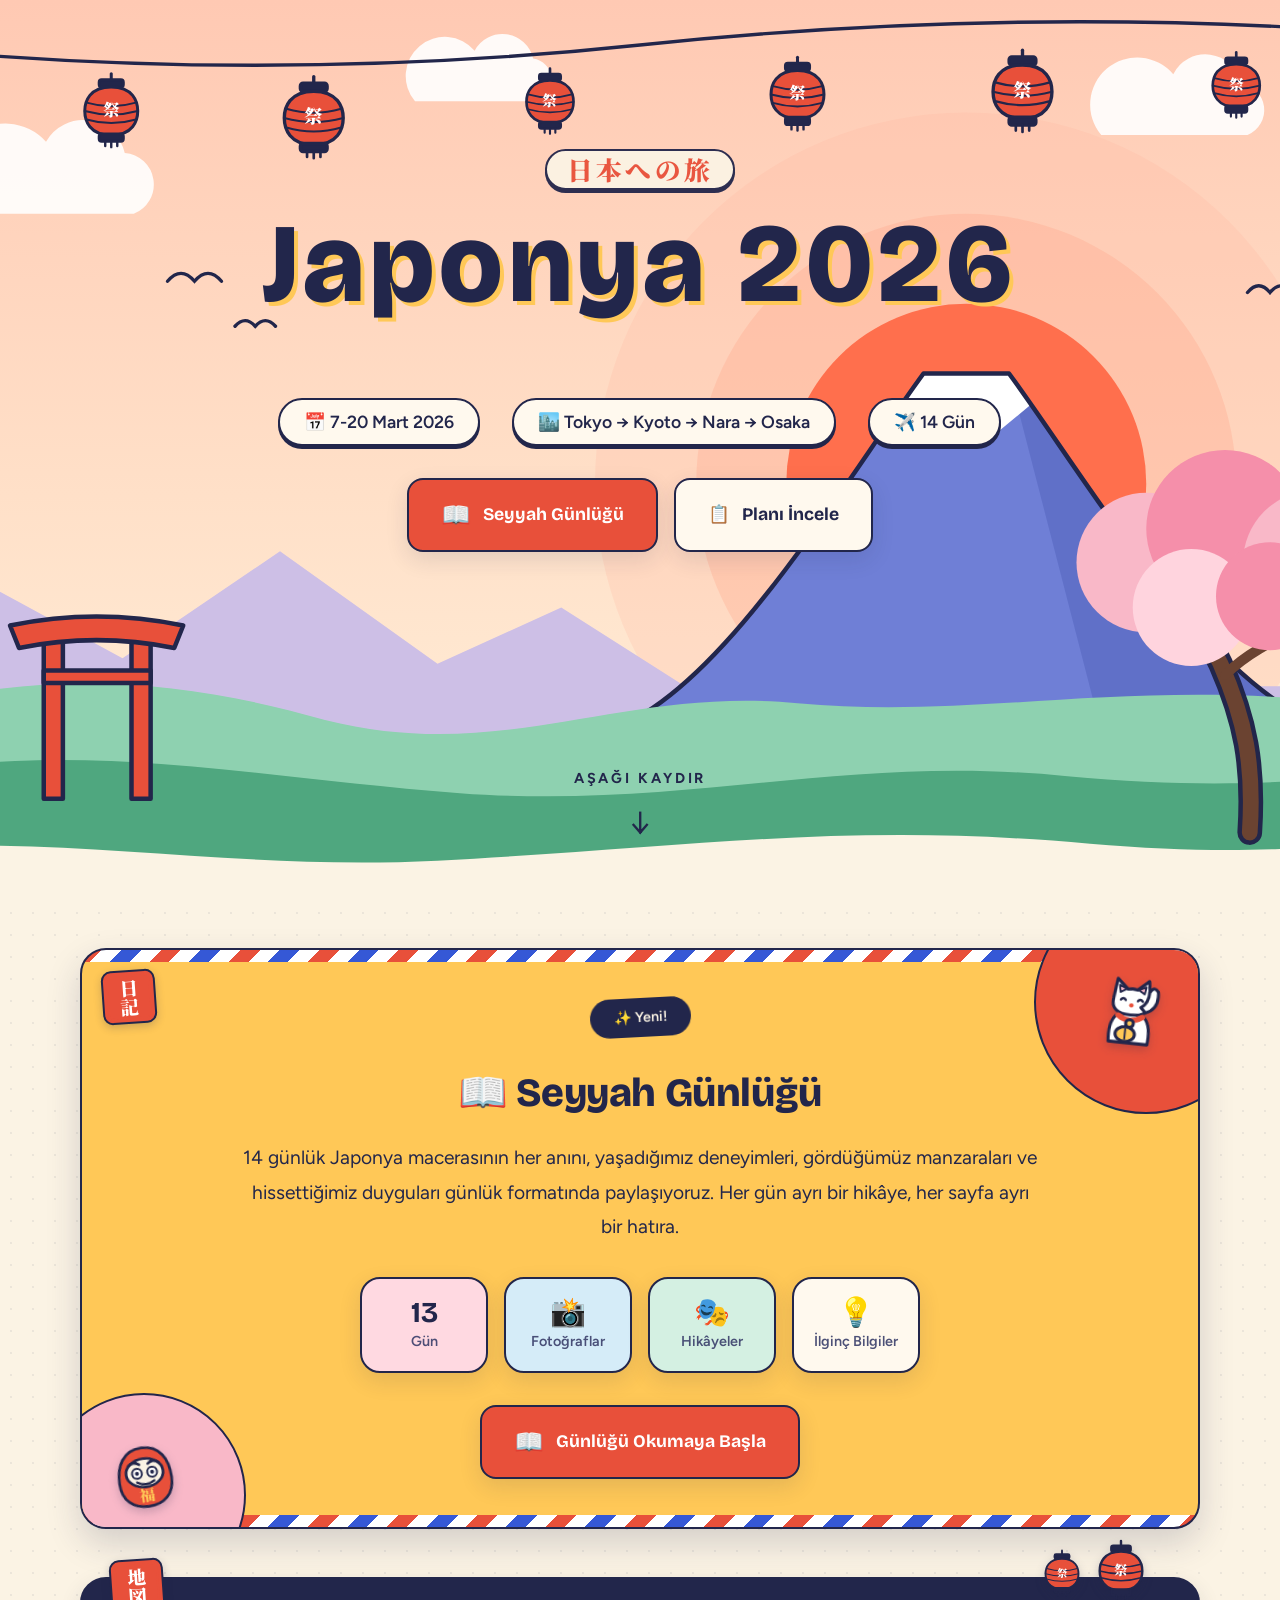
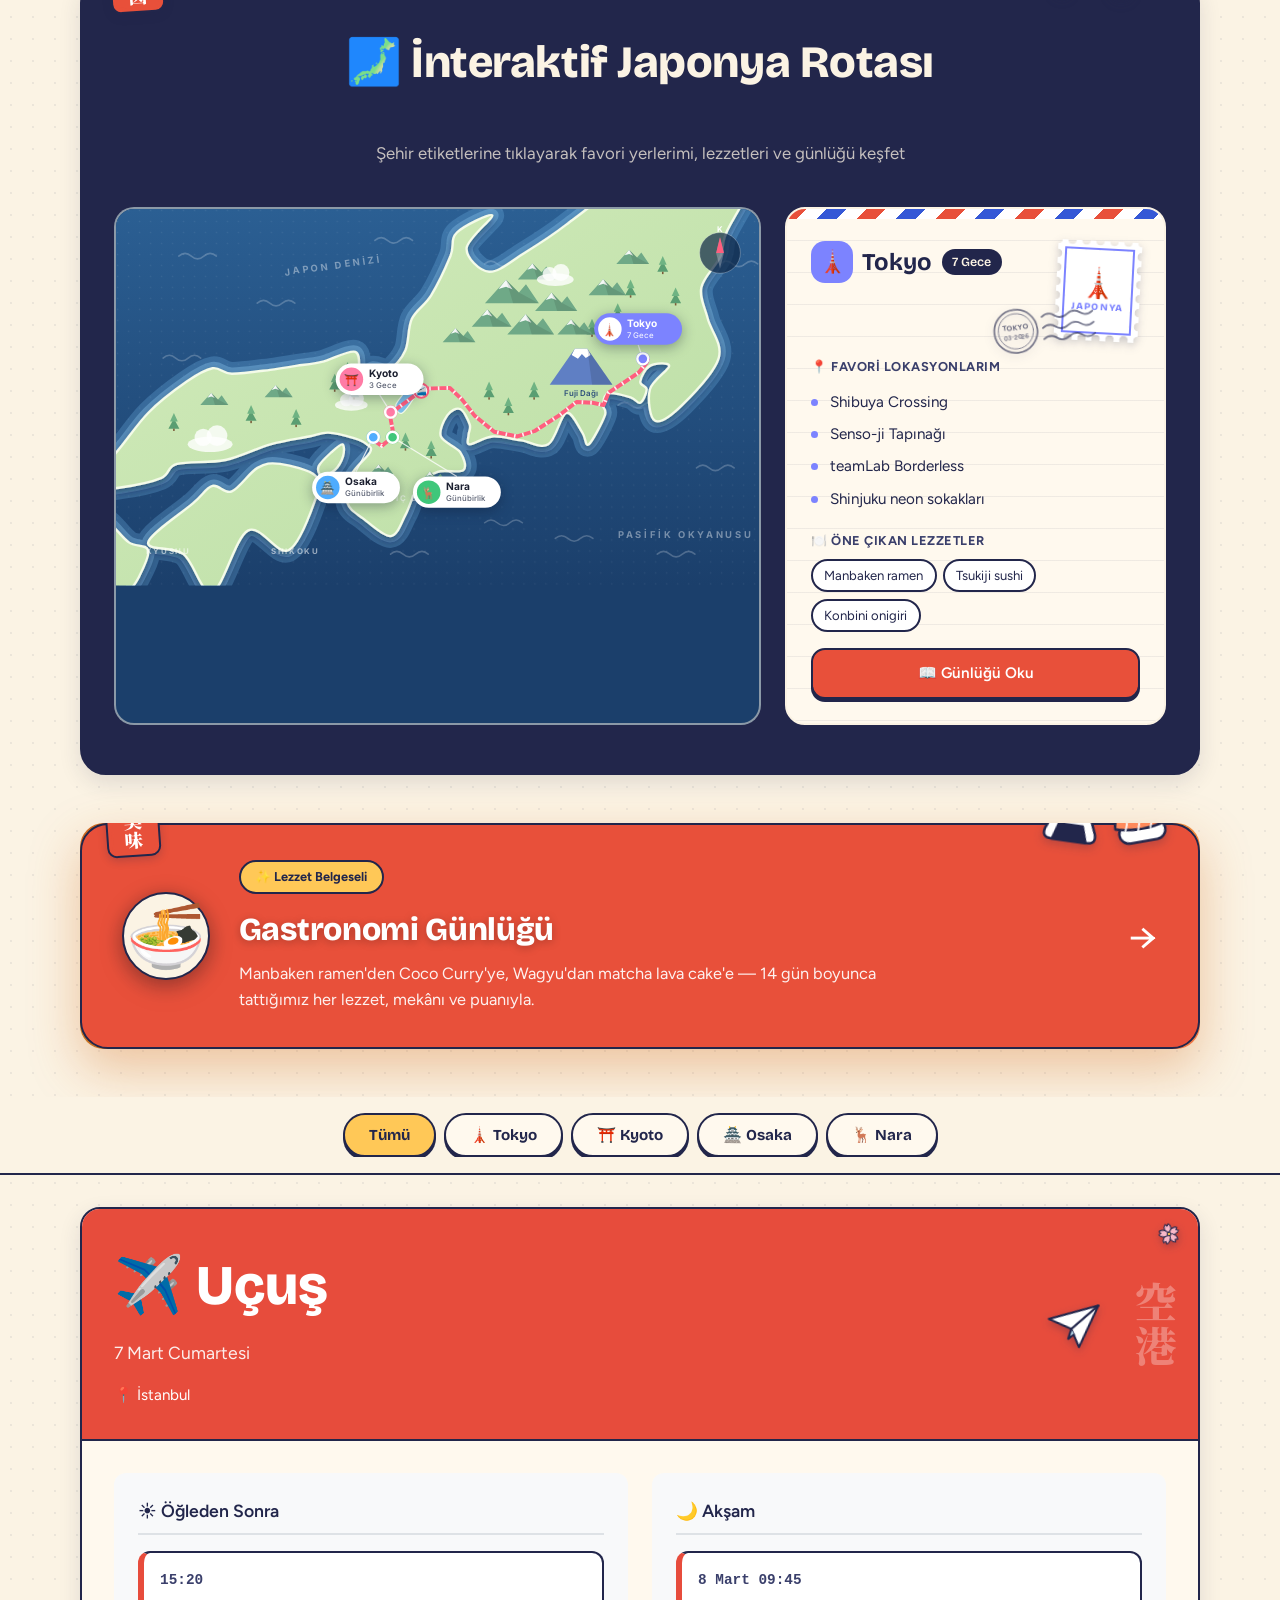
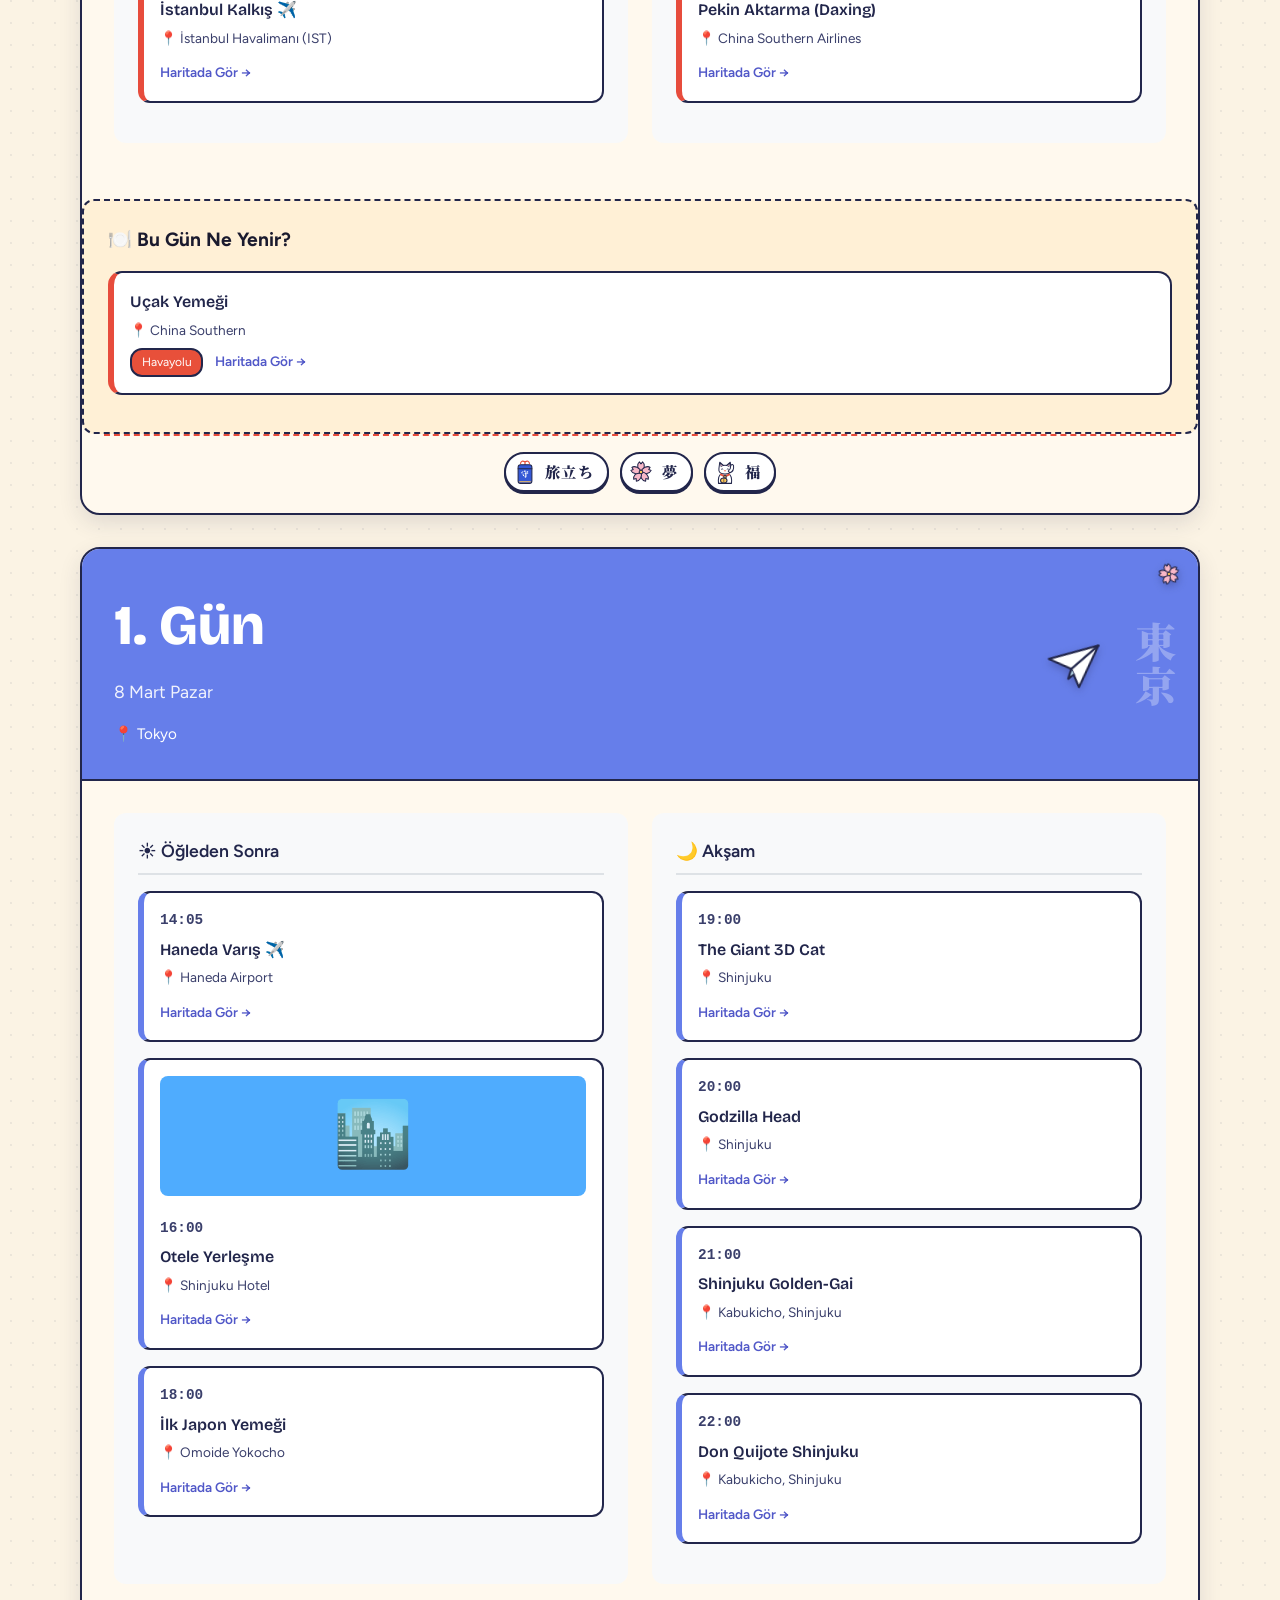
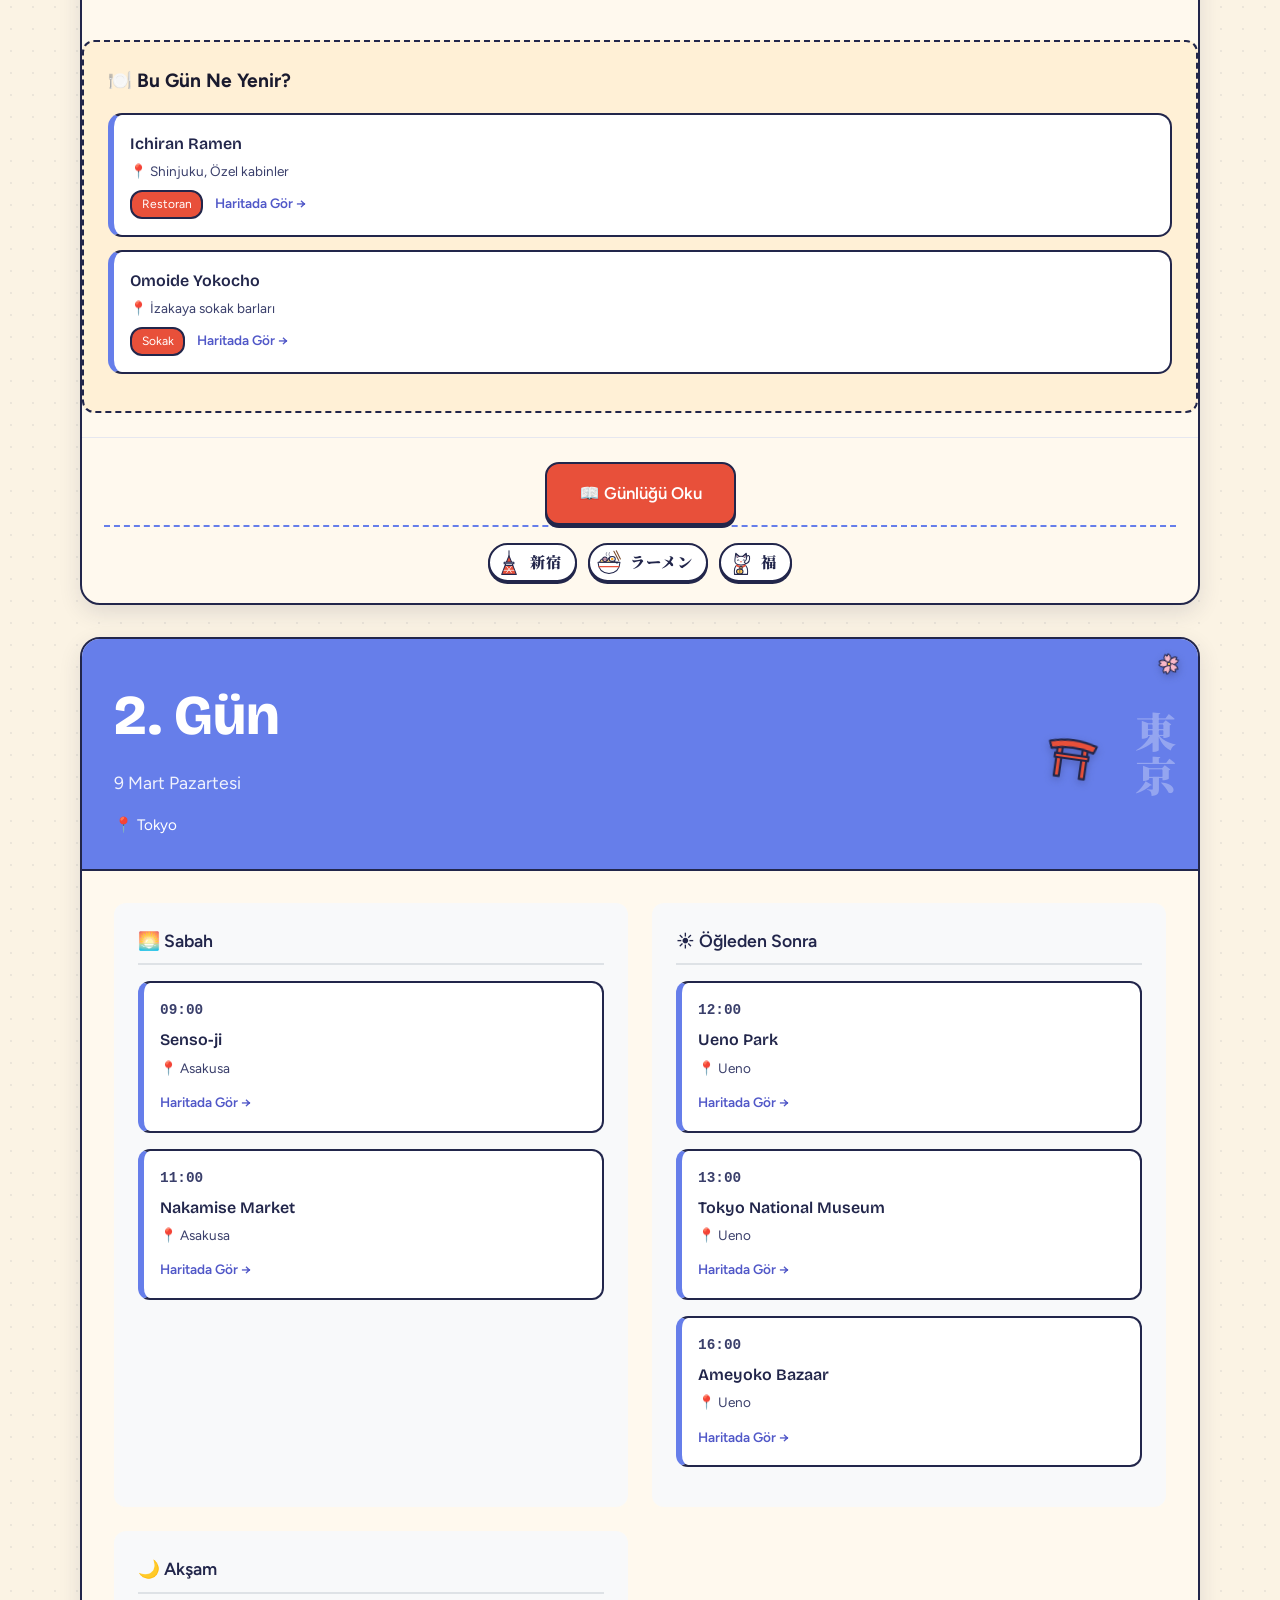
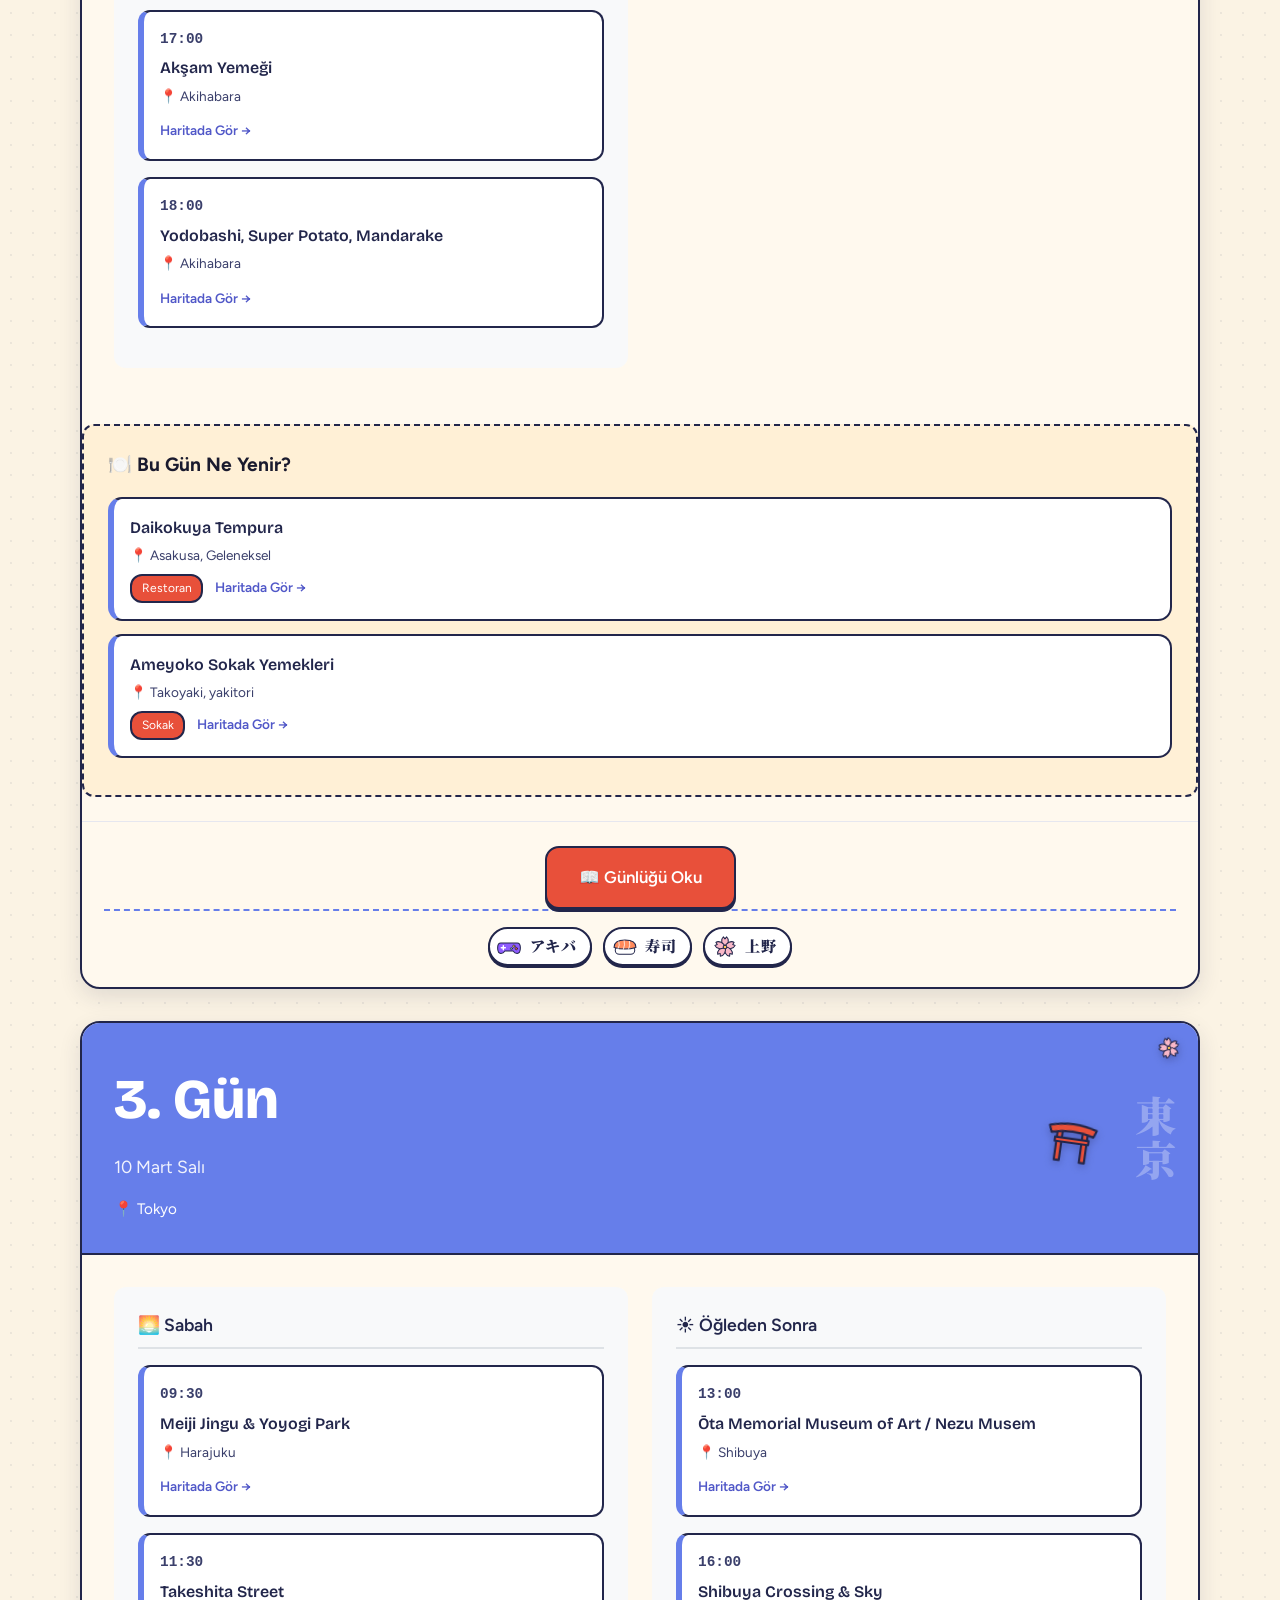
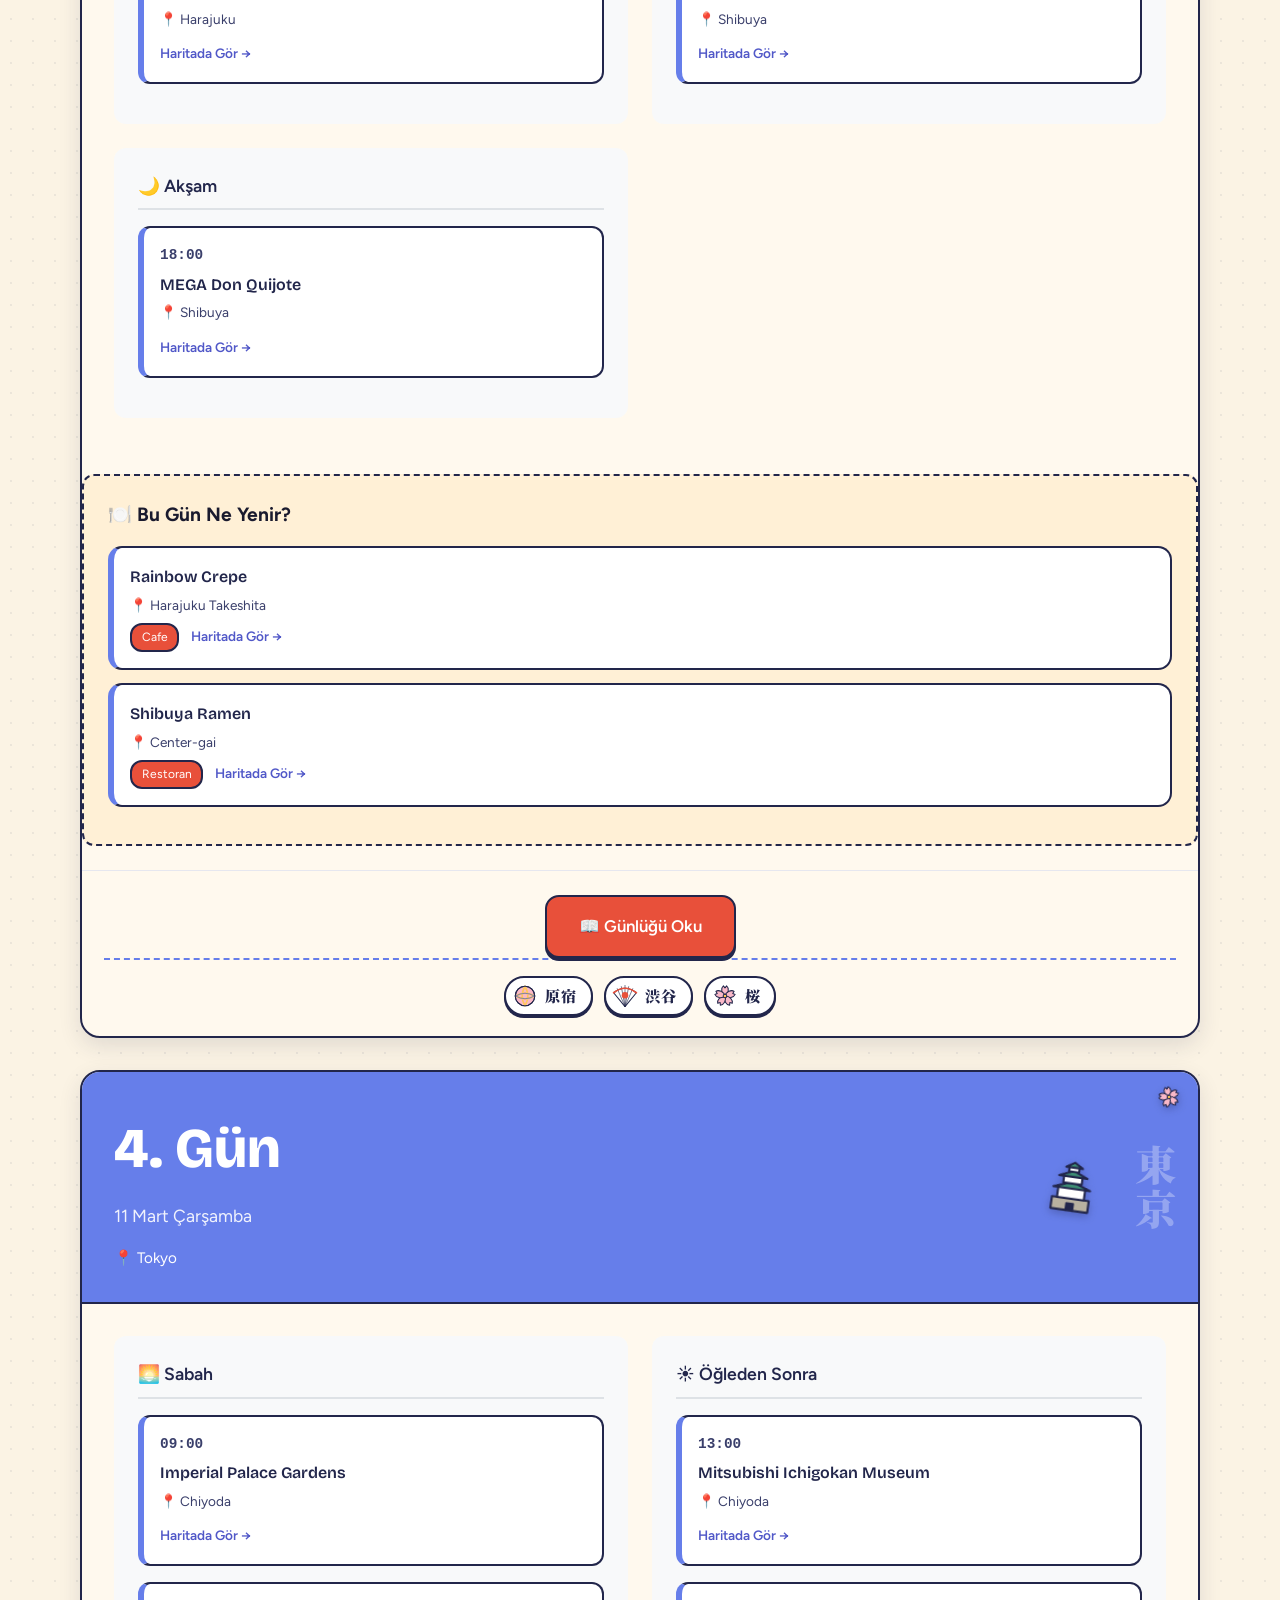
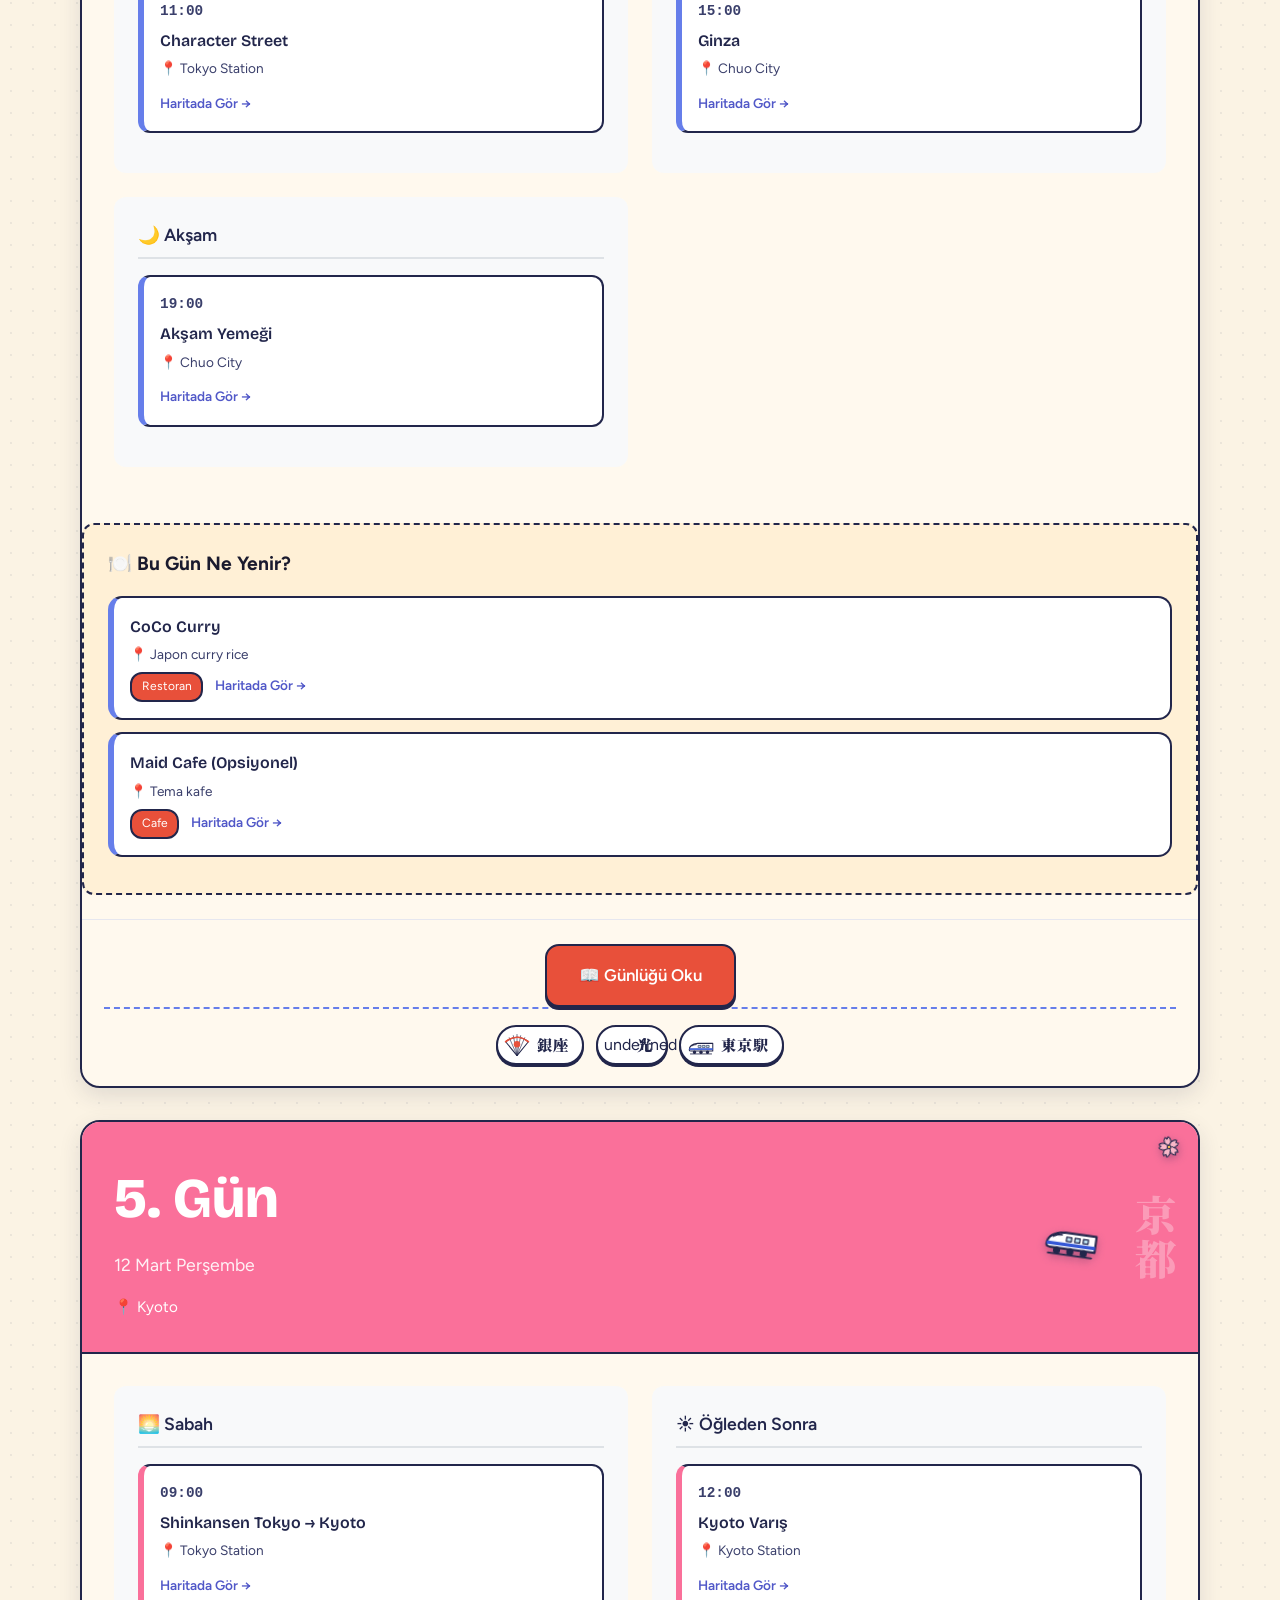
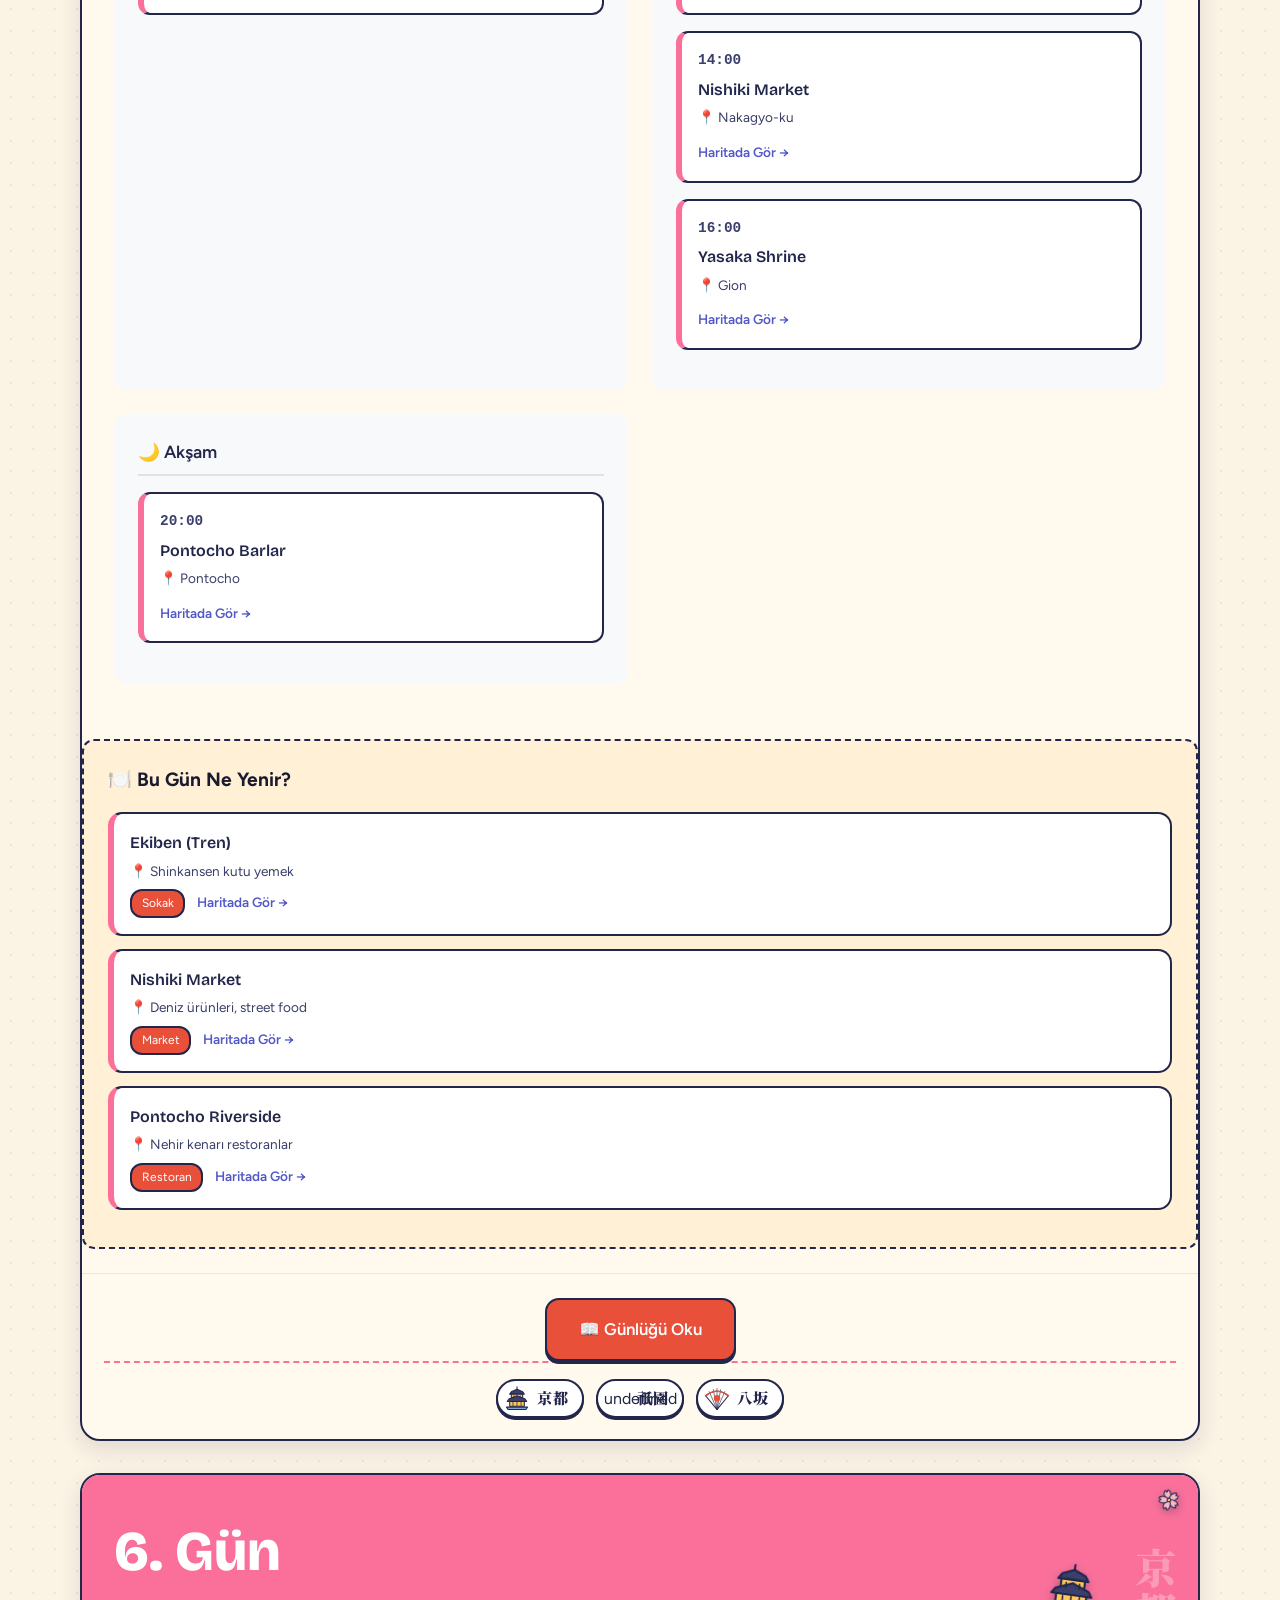
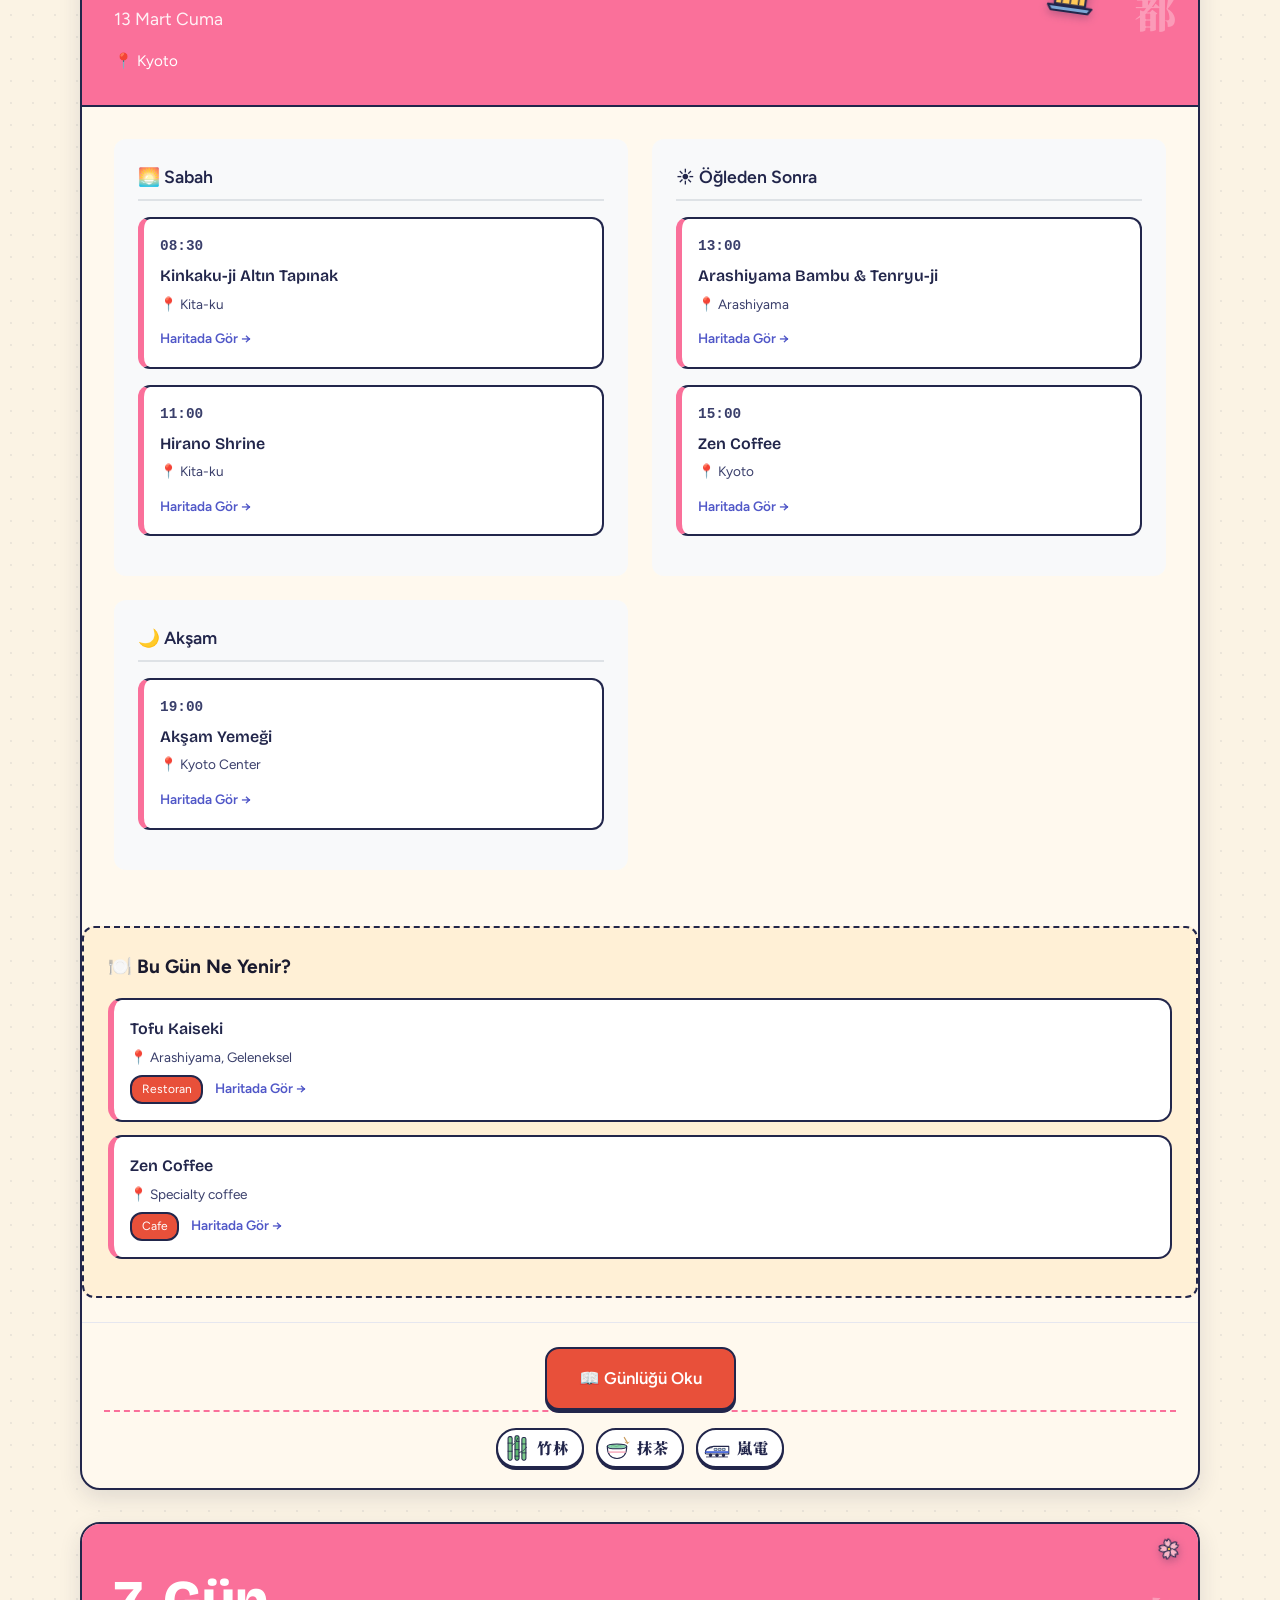
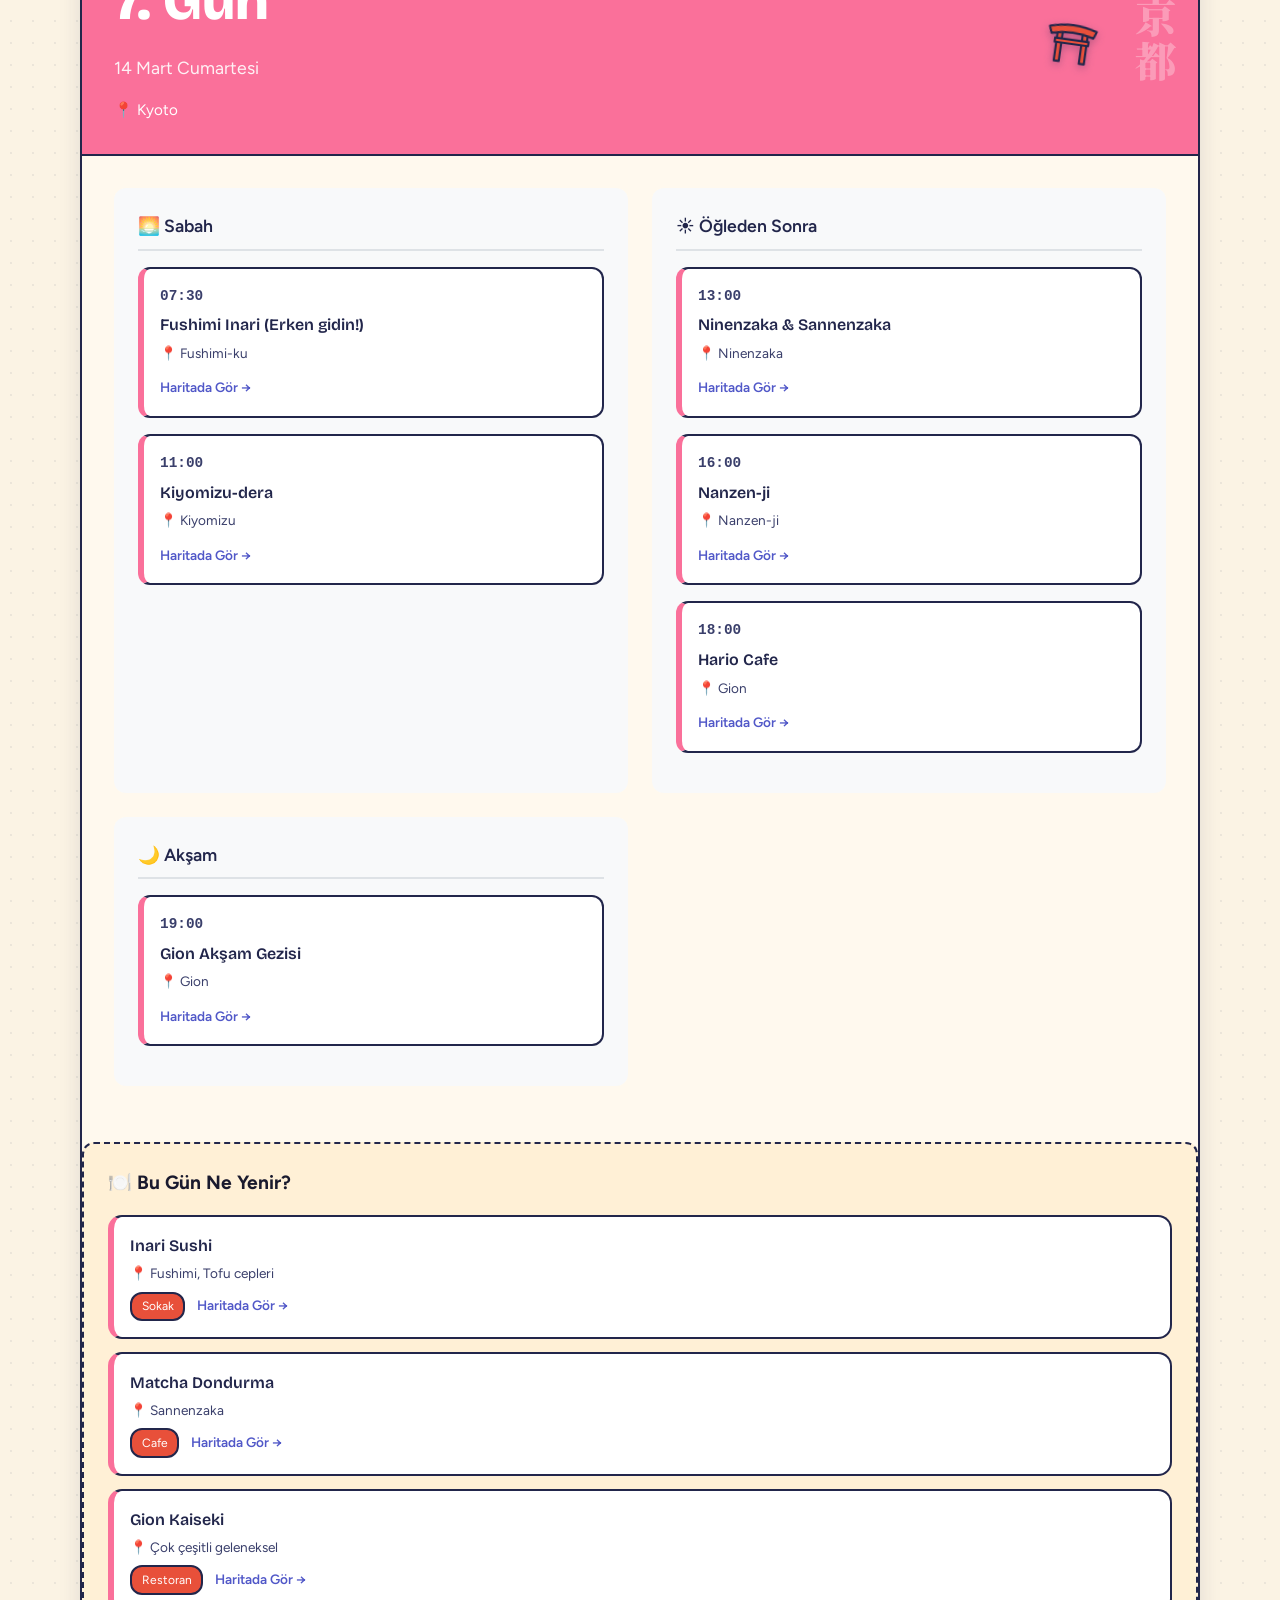
==== commit 549a0f35: "İllüstratif yeniden tasarım, SVG harita, fotoğraflar ve gastronomi güncellemesi - Leaflet yerine saf" ====
--- a/index.html
+++ b/index.html
@@ -6,13 +6,12 @@
     <title>🗾 Japonya Gezi Planı 2026 | 7-20 Mart</title>
     <link rel="preconnect" href="https://fonts.googleapis.com">
     <link rel="preconnect" href="https://fonts.gstatic.com" crossorigin>
-    <link href="https://fonts.googleapis.com/css2?family=Noto+Serif+JP:wght@300;500;700&family=Inter:wght@300;400;600;700&display=swap" rel="stylesheet">
+    <link href="https://fonts.googleapis.com/css2?family=Noto+Serif+JP:wght@300;500;700;900&family=Inter:wght@300;400;600;700&family=Bricolage+Grotesque:opsz,wght@12..96,500;12..96,700;12..96,800&family=Figtree:wght@400;500;600;700&display=swap" rel="stylesheet">
     <link rel="stylesheet" href="styles.css">
     <link rel="stylesheet" href="documentary.css">
     <link rel="stylesheet" href="responsive.css">
     <link rel="stylesheet" href="enhance.css">
-    <!-- Leaflet (interaktif harita) -->
-    <link rel="stylesheet" href="https://unpkg.com/leaflet@1.9.4/dist/leaflet.css" />
+    <link rel="stylesheet" href="map-budget.css">
     <style>
         /* Seyyah Günlüğü Butonu - Hero içinde */
         .journal-cta {
@@ -210,11 +209,76 @@
     </style>
     <!-- Clean theme — EN SON yüklenir, tüm stilleri ezer -->
     <link rel="stylesheet" href="theme.css">
+    <link rel="stylesheet" href="illustrated.css">
+    <link rel="stylesheet" href="decor.css">
+    <script src="decor.js" defer></script>
 </head>
-<body>
+<body class="home">
     <!-- Countdown Hero -->
     <div class="countdown-hero" id="countdownHero">
         <div class="hero-bg"></div>
+        <svg class="hero-art" viewBox="0 0 1440 800" preserveAspectRatio="xMidYMax slice" aria-hidden="true" xmlns="http://www.w3.org/2000/svg">
+            <defs>
+                <linearGradient id="skyG" x1="0" y1="0" x2="0" y2="1">
+                    <stop offset="0" stop-color="#FFC9B3"/><stop offset=".55" stop-color="#FFE0C8"/><stop offset="1" stop-color="#FFF1DC"/>
+                </linearGradient>
+            </defs>
+            <rect width="1440" height="800" fill="url(#skyG)"/>
+            <!-- güneş -->
+            <circle cx="1010" cy="430" r="330" fill="#FFB199" opacity=".22"/>
+            <circle cx="1010" cy="430" r="240" fill="#FF9E80" opacity=".28"/>
+            <circle cx="1010" cy="430" r="160" fill="#FF6F4D"/>
+            <!-- bulutlar -->
+            <g fill="#fff" opacity=".9">
+                <g class="h-cloud" style="--s:60s;--d:0s"><path d="M120 190h150a28 28 0 0 0-8-54 38 38 0 0 0-70-10 32 32 0 0 0-72 64z"/></g>
+                <g class="h-cloud" style="--s:80s;--d:-30s"><path d="M1130 120h130a24 24 0 0 0-6-46 32 32 0 0 0-60-8 28 28 0 0 0-64 54z"/></g>
+                <g class="h-cloud" style="--s:70s;--d:-14s"><path d="M520 90h110a20 20 0 0 0-5-38 28 28 0 0 0-52-7 24 24 0 0 0-53 45z"/></g>
+            </g>
+            <!-- kuşlar -->
+            <g fill="none" stroke="#22264B" stroke-width="3" stroke-linecap="round">
+                <path d="M300 250q12-14 24 0q12-14 24 0"/><path d="M360 290q9-10 18 0q9-10 18 0"/><path d="M1260 260q10-12 20 0q10-12 20 0"/>
+            </g>
+            <!-- uzak dağlar -->
+            <path d="M0 600L140 520L260 585L400 490L540 590L650 540L760 610L1440 610V800H0Z" fill="#CDBFE6"/>
+            <!-- Fuji -->
+            <path d="M690 650C790 620 900 430 972 332H1048C1120 430 1230 620 1340 650Z" fill="#6F7FD6"/>
+            <path d="M1048 332C1120 430 1230 620 1340 650H1130Z" fill="#5565BD" opacity=".55"/>
+            <path d="M953 360L972 332H1048L1067 360L1038 384L1010 356L982 386Z" fill="#fff"/>
+            <path d="M690 650C790 620 900 430 972 332H1048C1120 430 1230 620 1340 650" fill="none" stroke="#22264B" stroke-width="4" stroke-linejoin="round"/>
+            <!-- orta tepeler -->
+            <path d="M0 650C160 590 300 600 440 640C600 680 700 610 860 625C1040 642 1200 590 1440 640V800H0Z" fill="#8ED1B0"/>
+            <!-- ön tepeler -->
+            <path d="M0 700C200 650 360 690 560 705C760 720 900 670 1100 690C1260 705 1360 690 1440 680V800H0Z" fill="#4FA77F"/>
+            <!-- torii -->
+            <g stroke="#22264B" stroke-width="4" stroke-linejoin="round">
+                <rect x="190" y="560" width="17" height="150" fill="#E8503A"/>
+                <rect x="268" y="560" width="17" height="150" fill="#E8503A"/>
+                <rect x="190" y="596" width="95" height="11" fill="#E8503A"/>
+                <path d="M160 556Q237 540 314 556L306 576Q237 562 168 576Z" fill="#E8503A"/>
+            </g>
+            <!-- sakura ağacı -->
+            <path d="M1262 740C1266 680 1258 640 1236 590C1222 560 1204 540 1180 520" fill="none" stroke="#22264B" stroke-width="22" stroke-linecap="round"/>
+            <path d="M1262 740C1266 680 1258 640 1236 590C1222 560 1204 540 1180 520" fill="none" stroke="#6B4331" stroke-width="14" stroke-linecap="round"/>
+            <path d="M1240 600C1270 570 1310 560 1340 540" fill="none" stroke="#6B4331" stroke-width="9" stroke-linecap="round"/>
+            <g class="sakura-crown">
+                <circle cx="1170" cy="500" r="62" fill="#F9B8C8"/><circle cx="1240" cy="470" r="70" fill="#F58FAA"/>
+                <circle cx="1320" cy="500" r="64" fill="#F9B8C8"/><circle cx="1345" cy="545" r="46" fill="#FFD4DE"/>
+                <circle cx="1210" cy="540" r="52" fill="#FFD4DE"/><circle cx="1280" cy="530" r="48" fill="#F58FAA"/>
+            </g>
+            <!-- yaprak/taç yaprakları -->
+            <g fill="#F58FAA">
+                <ellipse class="petal" style="--x:1100px;--s:9s;--d:0s"  cx="0" cy="0" rx="7" ry="4"/>
+                <ellipse class="petal" style="--x:1180px;--s:11s;--d:-3s" cx="0" cy="0" rx="6" ry="3.5"/>
+                <ellipse class="petal" style="--x:1260px;--s:8s;--d:-5s"  cx="0" cy="0" rx="7" ry="4"/>
+                <ellipse class="petal" style="--x:1350px;--s:12s;--d:-7s" cx="0" cy="0" rx="6" ry="3.5"/>
+                <ellipse class="petal" style="--x:980px;--s:10s;--d:-2s"  cx="0" cy="0" rx="6" ry="3.5"/>
+                <ellipse class="petal" style="--x:860px;--s:13s;--d:-9s"  cx="0" cy="0" rx="7" ry="4"/>
+                <ellipse class="petal" style="--x:700px;--s:11s;--d:-6s"  cx="0" cy="0" rx="6" ry="3.5"/>
+                <ellipse class="petal" style="--x:520px;--s:14s;--d:-11s" cx="0" cy="0" rx="7" ry="4"/>
+            </g>
+            <!-- sayfaya geçiş: krem dalga -->
+            <path d="M0 760C180 735 340 775 540 765C760 754 900 730 1120 750C1280 764 1380 748 1440 740V800H0Z" fill="#FBF3E4"/>
+        </svg>
         <div class="countdown-content">
             <h1 class="hero-title">
                 <span class="jp-text">日本への旅</span>
@@ -279,7 +343,7 @@
                 <p>
                     14 günlük Japonya macerasının her anını, yaşadığımız deneyimleri, 
                     gördüğümüz manzaraları ve hissettiğimiz duyguları günlük formatında 
-                    paylaşıyoruz. Her gün ayrı bir hikaye, her sayfa ayrı bir hatıra.
+                    paylaşıyoruz. Her gün ayrı bir hikâye, her sayfa ayrı bir hatıra.
                 </p>
                 
                 <div class="journal-preview">
@@ -293,11 +357,11 @@
                     </div>
                     <div class="preview-card">
                         <span class="number">🎭</span>
-                        <span class="label">Hikayeler</span>
+                        <span class="label">Hikâyeler</span>
                     </div>
                     <div class="preview-card">
                         <span class="number">💡</span>
-                        <span class="label">Fun Facts</span>
+                        <span class="label">İlginç Bilgiler</span>
                     </div>
                 </div>
                 
@@ -311,7 +375,7 @@
         <!-- İnteraktif Japonya Rotası (sayfanın üst kısmında) -->
         <section class="doc-section" id="rota">
             <h2 class="doc-title">🗾 İnteraktif Japonya Rotası</h2>
-            <p class="doc-subtitle">Pinlere tıklayarak her şehirdeki favori yerlerimi, lezzetleri ve günlüğü keşfet</p>
+            <p class="doc-subtitle">Şehir etiketlerine tıklayarak favori yerlerimi, lezzetleri ve günlüğü keşfet</p>
             <div id="japanMap"></div>
         </section>
 
@@ -322,7 +386,7 @@
                 <div class="gastro-cta-text">
                     <span class="gastro-cta-badge">✨ Lezzet Belgeseli</span>
                     <h2>Gastronomi Günlüğü</h2>
-                    <p>Manbaken ramen'den Coco Curry'ye, Wagyu'dan matcha lava cake'e — 14 gün boyunca tattığımız her lezzet, mekanı ve puanıyla.</p>
+                    <p>Manbaken ramen'den Coco Curry'ye, Wagyu'dan matcha lava cake'e — 14 gün boyunca tattığımız her lezzet, mekânı ve puanıyla.</p>
                 </div>
                 <div class="gastro-cta-arrow">→</div>
             </div>
@@ -423,7 +487,7 @@
                     </div>
                     <div class="city-highlights">
                         <div class="highlight-item">🏯 Kinkaku-ji (Altın Tapınak)</div>
-                        <div class="highlight-item">⛩️ Fushimi Inari 10,000 Torii</div>
+                        <div class="highlight-item">⛩️ Fushimi Inari 10.000 Torii</div>
                         <div class="highlight-item">🎋 Arashiyama Bambu Ormanı</div>
                         <div class="highlight-item">🏘️ Gion Geleneksel Sokaklar</div>
                     </div>
@@ -516,25 +580,8 @@
         <!-- Harcama & Bütçe Takibi -->
         <section class="doc-section reveal" id="butce">
             <h2 class="doc-title">💴 Japonya'da Param Nereye Gitti?</h2>
-            <p class="doc-subtitle">14 günlük harcamalarımın kategori dağılımı</p>
-            <div class="budget-wrapper">
-                <div class="chart-box">
-                    <canvas id="spendingChart"></canvas>
-                    <div class="chart-center">
-                        <span class="center-label">TOPLAM</span>
-                        <span class="center-total" id="spendingTotal">¥0</span>
-                    </div>
-                </div>
-                <div class="budget-notes">
-                    <h3>Bütçe Notları</h3>
-                    <p>Shinkansen ve IC kart (Pasmo/Suica) ulaşımın aslan payını aldı.
-                       Yemek beklediğimden uygundu; konbini ve ara sokak ramencileri cüzdan dostu.
-                       Alışveriş ise Don Quijote & Akihabara'da kontrolden çıktı! 😄</p>
-                    <div class="budget-legend-item"><span class="dot" style="background:#7c83ff"></span> Ulaşım (IC Kart/Shinkansen)</div>
-                    <div class="budget-legend-item"><span class="dot" style="background:#ff8fab"></span> Yemek</div>
-                    <div class="budget-legend-item"><span class="dot" style="background:#5ce1e6"></span> Alışveriş</div>
-                </div>
-            </div>
+            <p class="doc-subtitle">13 günlük harcamalarımın kategori dağılımı</p>
+            <div class="spend" id="spendingTable"></div>
         </section>
 
         <!-- Travel Tips -->
@@ -549,7 +596,7 @@
                 <div class="tip-card">
                     <div class="tip-icon">📱</div>
                     <h3>eSIM</h3>
-                    <p>Havaalanından eSIM satın alın. Google Maps hayat kurtarıyor!</p>
+                    <p>Havalimanından eSIM satın alın. Google Maps hayat kurtarıyor!</p>
                 </div>
                 <div class="tip-card">
                     <div class="tip-icon">💴</div>
@@ -568,7 +615,7 @@
                 </div>
                 <div class="tip-card">
                     <div class="tip-icon">🕐</div>
-                    <h4>Erken Başla</h4>
+                    <h3>Erken Başla</h3>
                     <p>Tapınaklar sabah 08:00-09:00 arası en sakin. Fotoğraf için ideal!</p>
                 </div>
             </div>
@@ -587,10 +634,15 @@
         </footer>
     </div>
 
+    <script>
+    // Dar ekranda hero illüstrasyonunu Fuji'ye odakla
+    (function(){var a=document.querySelector('.hero-art');if(!a)return;
+      function f(){a.setAttribute('viewBox',innerWidth<700?'620 0 820 800':'0 0 1440 800');}
+      f();addEventListener('resize',f);})();
+    </script>
     <script src="script.js"></script>
 
-    <!-- Leaflet + İnteraktif Japonya Rotası -->
-    <script src="https://unpkg.com/leaflet@1.9.4/dist/leaflet.js"></script>
+    <!-- İllüstratif Japonya Rotası -->
     <script src="japan-map.js"></script>
 
     <!-- Chart.js + Bütçe & İstatistik Grafikleri -->
--- a/documentary.css
+++ b/documentary.css
@@ -27,120 +27,6 @@
     color: rgba(255, 255, 255, 0.6);
     margin-bottom: 2.5rem;
     font-size: 1.05rem;
-}
-
-/* ============================================
-   1) İNTERAKTİF JAPONYA HARİTASI (Leaflet)
-   ============================================ */
-#japanMap {
-    height: 520px;
-    min-height: 50vh;          /* container hiçbir koşulda çökmesin */
-    width: 100%;
-    border-radius: 18px;
-    overflow: hidden;
-    border: 1px solid rgba(255, 255, 255, 0.08);
-    box-shadow: inset 0 0 60px rgba(0, 0, 0, 0.4);
-    z-index: 1;
-    background: #11152e;        /* karolar gelene kadar koyu zemin */
-}
-
-/* Özel renkli pin */
-.city-pin .pin-dot {
-    display: flex;
-    align-items: center;
-    justify-content: center;
-    width: 38px;
-    height: 38px;
-    font-size: 1.1rem;
-    background: var(--pin-color, #667eea);
-    border: 2px solid #fff;
-    border-radius: 50% 50% 50% 0;
-    transform: rotate(-45deg);
-    box-shadow: 0 4px 14px rgba(0, 0, 0, 0.5);
-    transition: transform 0.2s ease;
-}
-.city-pin .pin-dot > * { transform: rotate(45deg); }
-.city-pin .pin-dot { animation: pinDrop 0.5s ease; }
-.city-pin:hover .pin-dot { transform: rotate(-45deg) scale(1.15); }
-
-@keyframes pinDrop {
-    from { transform: rotate(-45deg) translateY(-20px); opacity: 0; }
-    to   { transform: rotate(-45deg) translateY(0); opacity: 1; }
-}
-
-/* Leaflet popup'ı koyu temaya boyama */
-.japan-popup .leaflet-popup-content-wrapper {
-    background: #11152e;
-    color: #fff;
-    border-radius: 16px;
-    border: 1px solid rgba(102, 126, 234, 0.35);
-    box-shadow: 0 12px 40px rgba(0, 0, 0, 0.6);
-}
-.japan-popup .leaflet-popup-tip { background: #11152e; }
-.japan-popup .leaflet-popup-content { margin: 16px 18px; line-height: 1.5; }
-.japan-popup a.leaflet-popup-close-button { color: rgba(255,255,255,0.6); }
-
-.map-popup .popup-title {
-    font-size: 1.25rem;
-    font-weight: 700;
-    margin-bottom: 0.8rem;
-    color: var(--accent, #667eea);
-}
-.map-popup .popup-title small {
-    font-size: 0.75rem;
-    color: rgba(255, 255, 255, 0.55);
-    font-weight: 400;
-}
-.map-popup .popup-section { margin-bottom: 0.9rem; }
-.map-popup .popup-section strong {
-    display: block;
-    font-size: 0.85rem;
-    color: rgba(255, 255, 255, 0.9);
-    margin-bottom: 0.4rem;
-}
-.map-popup ul {
-    list-style: none;
-    padding: 0;
-    margin: 0;
-}
-.map-popup ul li {
-    font-size: 0.85rem;
-    color: rgba(255, 255, 255, 0.75);
-    padding: 0.15rem 0 0.15rem 1rem;
-    position: relative;
-}
-.map-popup ul li::before {
-    content: '•';
-    position: absolute;
-    left: 0;
-    color: var(--accent, #667eea);
-}
-.map-popup .popup-tags { display: flex; flex-wrap: wrap; gap: 0.4rem; }
-.map-popup .popup-tag {
-    background: rgba(255, 255, 255, 0.08);
-    border: 1px solid rgba(255, 255, 255, 0.12);
-    padding: 0.2rem 0.6rem;
-    border-radius: 20px;
-    font-size: 0.78rem;
-    color: rgba(255, 255, 255, 0.85);
-}
-.map-popup .popup-btn {
-    display: inline-block;
-    margin-top: 0.6rem;
-    width: 100%;
-    text-align: center;
-    padding: 0.6rem 1rem;
-    background: linear-gradient(135deg, var(--accent, #667eea), #764ba2);
-    color: #fff !important;
-    text-decoration: none;
-    border-radius: 10px;
-    font-weight: 600;
-    font-size: 0.9rem;
-    transition: transform 0.2s ease, box-shadow 0.2s ease;
-}
-.map-popup .popup-btn:hover {
-    transform: translateY(-2px);
-    box-shadow: 0 6px 18px rgba(102, 126, 234, 0.5);
 }
 
 /* ============================================
@@ -227,72 +113,7 @@
     .gastro-cta-arrow { display: none; }
 }
 
-/* ============================================
-   2) HARCAMA & BÜTÇE GRAFİĞİ (Chart.js)
-   ============================================ */
-.budget-wrapper {
-    display: grid;
-    grid-template-columns: 1.2fr 1fr;
-    gap: 2.5rem;
-    align-items: center;
-}
-
-.chart-box {
-    position: relative;
-    height: 380px;
-}
-
-/* Doughnut ortasındaki toplam */
-.chart-center {
-    position: absolute;
-    top: 42%;
-    left: 50%;
-    transform: translate(-50%, -50%);
-    text-align: center;
-    pointer-events: none;
-}
-.chart-center .center-label {
-    display: block;
-    font-size: 0.8rem;
-    color: rgba(255, 255, 255, 0.55);
-    letter-spacing: 0.05em;
-}
-.chart-center .center-total {
-    font-size: 1.8rem;
-    font-weight: 700;
-    color: #fff;
-}
-
-.budget-notes h3 {
-    color: #fff;
-    font-size: 1.4rem;
-    margin-bottom: 1rem;
-}
-.budget-notes p {
-    color: rgba(255, 255, 255, 0.7);
-    line-height: 1.7;
-    margin-bottom: 1.2rem;
-}
-.budget-legend-item {
-    display: flex;
-    align-items: center;
-    gap: 0.75rem;
-    padding: 0.6rem 0;
-    border-bottom: 1px solid rgba(255, 255, 255, 0.06);
-    color: rgba(255, 255, 255, 0.85);
-    font-size: 0.95rem;
-}
-.budget-legend-item .dot {
-    width: 14px;
-    height: 14px;
-    border-radius: 50%;
-    flex-shrink: 0;
-}
-
 @media (max-width: 768px) {
-    .budget-wrapper { grid-template-columns: 1fr; }
     .doc-section { margin: 2rem 1rem; padding: 2rem 1.2rem; }
     .doc-section .doc-title { font-size: 1.7rem; }
-    #japanMap { height: 400px; }
-    .chart-box { height: 320px; }
 }
--- a/map-budget.css
+++ b/map-budget.css
@@ -0,0 +1,163 @@
+/* ============================================
+   İLLÜSTRATİF HARİTA + NET HARCAMA TABLOSU
+   ============================================ */
+
+/* ---------- HARİTA ---------- */
+#japanMap {
+    display: grid;
+    grid-template-columns: minmax(0, 1.75fr) minmax(280px, 1fr);
+    gap: 1.25rem;
+    align-items: start;
+}
+.jm-stage {
+    border-radius: 20px;
+    overflow: hidden;
+    border: 1px solid rgba(255,255,255,0.12);
+    box-shadow: 0 18px 40px rgba(0,0,0,0.35);
+    background: #1b3f6b;
+    line-height: 0;
+    min-height: 300px;
+}
+.jm-stage svg { width: 100%; height: auto; display: block; }
+
+.jm-panel {
+    background: rgba(255,255,255,0.06);
+    border: 1px solid rgba(255,255,255,0.12);
+    border-top: 4px solid var(--accent, #7c83ff);
+    border-radius: 20px;
+    padding: 1.4rem 1.4rem 1.2rem;
+    animation: jmFade .35s ease;
+}
+@keyframes jmFade { from { opacity: 0; transform: translateY(8px); } to { opacity: 1; transform: none; } }
+
+.map-popup .popup-title {
+    font-size: 1.5rem; font-weight: 700; color: #fff; margin-bottom: 1rem;
+    display: flex; align-items: center; gap: .6rem; flex-wrap: wrap;
+}
+.map-popup .popup-emoji {
+    display: inline-flex; width: 2.6rem; height: 2.6rem; align-items: center; justify-content: center;
+    background: var(--accent); border-radius: 14px; font-size: 1.35rem;
+}
+.map-popup .popup-title small {
+    font-size: .78rem; font-weight: 600; color: #fff;
+    background: rgba(255,255,255,0.14); padding: .2rem .65rem; border-radius: 999px;
+}
+.map-popup .popup-section { margin-bottom: 1rem; }
+.map-popup .popup-section strong {
+    display: block; font-size: .8rem; letter-spacing: .04em; text-transform: uppercase;
+    color: rgba(255,255,255,0.6); margin-bottom: .5rem;
+}
+.map-popup ul { list-style: none; padding: 0; margin: 0; }
+.map-popup ul li {
+    font-size: .95rem; color: rgba(255,255,255,0.9);
+    padding: .25rem 0 .25rem 1.2rem; position: relative;
+}
+.map-popup ul li::before {
+    content: ''; position: absolute; left: 0; top: .85em; width: 7px; height: 7px;
+    border-radius: 50%; background: var(--accent);
+}
+.map-popup .popup-tags { display: flex; flex-wrap: wrap; gap: .4rem; }
+.map-popup .popup-tag {
+    background: rgba(255,255,255,0.1); border: 1px solid rgba(255,255,255,0.16);
+    padding: .25rem .7rem; border-radius: 999px; font-size: .82rem; color: #fff;
+}
+.map-popup .popup-btn {
+    display: block; text-align: center; margin-top: .8rem; padding: .7rem 1rem;
+    text-decoration: none; font-size: .95rem;
+}
+
+/* SVG öğeleri */
+.sea-name { font: 700 12px 'Inter', sans-serif; letter-spacing: .28em; fill: #fff; opacity: .4; }
+.sea-name.sm { font-size: 10px; opacity: .55; letter-spacing: .2em; }
+.map-poi { font: 600 10px 'Inter', sans-serif; fill: #2d4f7a; }
+.compass { font: 700 10px 'Inter', sans-serif; fill: #fff; }
+.wave { fill: none; stroke: #fff; stroke-opacity: .22; stroke-width: 2; stroke-linecap: round; }
+.cloud { animation: cloudDrift var(--dur, 40s) linear infinite; }
+@keyframes cloudDrift { from { transform: translateX(-30px); } to { transform: translateX(30px); } }
+
+.rail-bed  { fill: none; stroke: #ff5e7e; stroke-width: 5; stroke-linecap: round; stroke-linejoin: round; }
+.rail-ties { fill: none; stroke: #fff; stroke-width: 5; stroke-dasharray: 2 9; stroke-opacity: .9; }
+
+.city { cursor: pointer; outline: none; }
+.city .leader { stroke: #fff; stroke-width: 1.5; stroke-opacity: .8; }
+.city .dot   { fill: var(--c); stroke: #fff; stroke-width: 3; }
+.city .pulse { fill: var(--c); opacity: .5; transform-box: fill-box; transform-origin: center; animation: pulse 2.2s ease-out infinite; }
+@keyframes pulse { from { transform: scale(1); opacity: .6; } to { transform: scale(3.2); opacity: 0; } }
+.city .chip rect { fill: #fff; filter: drop-shadow(0 4px 8px rgba(5,18,40,.35)); transition: transform .2s; }
+.city .chip-ic { fill: var(--c); }
+.city .chip-emoji { font-size: 15px; }
+.city .chip-name { font: 700 13px 'Inter', sans-serif; fill: #1c2030; }
+.city .chip-sub  { font: 500 10px 'Inter', sans-serif; fill: #5a6072; }
+.city:hover .chip rect, .city:focus-visible .chip rect { stroke: var(--c); stroke-width: 2.5; }
+.city.active .chip rect { fill: var(--c); }
+.city.active .chip-name { fill: #fff; }
+.city.active .chip-sub  { fill: rgba(255,255,255,.85); }
+.city.active .chip-ic   { fill: #fff; }
+
+@media (max-width: 900px) {
+    #japanMap { grid-template-columns: 1fr; }
+}
+
+/* ---------- HARCAMA TABLOSU ---------- */
+.spend { max-width: 900px; margin: 0 auto; }
+
+.spend-summary {
+    display: grid; grid-template-columns: repeat(3, 1fr); gap: 1rem; margin-bottom: 1.6rem;
+}
+.spend-kpi {
+    background: rgba(255,255,255,0.06); border: 1px solid rgba(255,255,255,0.12);
+    border-radius: 16px; padding: 1rem 1.2rem; text-align: center;
+}
+.spend-kpi .k-label { display: block; font-size: .75rem; letter-spacing: .08em; text-transform: uppercase; color: rgba(255,255,255,.6); }
+.spend-kpi .k-value { display: block; font-size: 1.8rem; font-weight: 700; color: #fff; margin-top: .2rem; font-variant-numeric: tabular-nums; }
+.spend-kpi.main { background: linear-gradient(135deg, #5158c8, #7c83ff); border-color: transparent; }
+.spend-kpi.main .k-label { color: rgba(255,255,255,.85); }
+
+.spend-stack {
+    display: flex; height: 22px; border-radius: 999px; overflow: hidden;
+    background: rgba(255,255,255,0.08); margin-bottom: 1.6rem;
+}
+.spend-stack span { height: 100%; width: 0; transition: width 1s cubic-bezier(.2,.8,.2,1); }
+.spend-stack span + span { border-left: 2px solid #0f1330; }
+
+.spend-table { width: 100%; border-collapse: separate; border-spacing: 0; color: #fff; }
+.spend-table th {
+    text-align: left; font-size: .75rem; letter-spacing: .08em; text-transform: uppercase;
+    color: rgba(255,255,255,.55); padding: .5rem 1rem; border-bottom: 1px solid rgba(255,255,255,.18);
+}
+.spend-table th.num, .spend-table td.num { text-align: right; }
+.spend-table td { padding: 1.1rem 1rem; border-bottom: 1px solid rgba(255,255,255,.08); vertical-align: middle; }
+.spend-table tbody tr:last-child td { border-bottom: none; }
+.spend-table tbody tr:hover td { background: rgba(255,255,255,.04); }
+.spend-table tfoot td { border-top: 2px solid rgba(255,255,255,.25); font-weight: 700; font-size: 1.05rem; padding: 1rem; }
+
+.cat { display: flex; align-items: center; gap: .85rem; }
+.cat-ic {
+    width: 44px; height: 44px; border-radius: 12px; display: flex; align-items: center; justify-content: center;
+    font-size: 1.3rem; flex-shrink: 0; background: var(--cc);
+}
+.cat-name { font-weight: 700; font-size: 1.05rem; }
+.cat-desc { font-size: .82rem; color: rgba(255,255,255,.62); margin-top: .1rem; line-height: 1.4; }
+.amt { font-weight: 700; font-size: 1.1rem; font-variant-numeric: tabular-nums; white-space: nowrap; }
+.pct-cell { min-width: 150px; }
+.pct-row { display: flex; align-items: center; gap: .7rem; }
+.pct-bar { flex: 1; height: 10px; border-radius: 999px; background: rgba(255,255,255,.1); overflow: hidden; }
+.pct-bar i { display: block; height: 100%; width: 0; border-radius: 999px; background: var(--cc); transition: width 1s cubic-bezier(.2,.8,.2,1); }
+.pct-num { font-weight: 700; width: 3.2rem; text-align: right; font-variant-numeric: tabular-nums; }
+
+.spend-note {
+    margin-top: 1.5rem; padding: 1rem 1.2rem; border-radius: 14px;
+    background: rgba(255,255,255,.05); border-left: 4px solid #ff8fab;
+    color: rgba(255,255,255,.8); line-height: 1.7; font-size: .95rem;
+}
+
+@media (max-width: 720px) {
+    .spend-summary { grid-template-columns: 1fr; }
+    .spend-table thead { display: none; }
+    .spend-table, .spend-table tbody, .spend-table tr, .spend-table td, .spend-table tfoot { display: block; width: 100%; }
+    .spend-table tbody tr { padding: 1rem 0; border-bottom: 1px solid rgba(255,255,255,.1); }
+    .spend-table td { padding: .35rem 0; border: none !important; text-align: left !important; }
+    .spend-table td.num { display: inline-block; width: auto; margin-right: .8rem; }
+    .spend-table tfoot tr { display: flex; justify-content: space-between; }
+    .spend-table tfoot td { width: auto; }
+}
--- a/illustrated.css
+++ b/illustrated.css
@@ -0,0 +1,739 @@
+/* ============================================
+   İLLÜSTRATİF TEMA — "Washi Poster"
+   EN SON yüklenir. Krem kâğıt + indigo mürekkep + canlı pastel,
+   kalın çizgi, sert (offset) gölge, çıkartma (sticker) kartlar.
+   ============================================ */
+
+:root {
+    --paper:   #FBF3E4;
+    --paper-2: #FFF9EE;
+    --ink:     #22264B;
+    --ink-2:   #3A3F6B;
+    --red:     #E8503A;
+    --sun:     #FFC857;
+    --sakura:  #F9B8C8;
+    --matcha:  #8ED1B0;
+    --sky:     #BFE3F2;
+    --lilac:   #CDBFE6;
+    --line: 2.5px solid var(--ink);
+    --soft: 0 8px 22px rgba(34,38,75,.12);
+    --btn: 0 3px 0 var(--ink);
+    --pop:  var(--soft);
+    --pop-s: var(--btn);
+    --r: 20px;
+    --font-head: 'Bricolage Grotesque', 'Inter', sans-serif;
+    --font-body: 'Figtree', 'Inter', sans-serif;
+}
+
+html { scroll-behavior: smooth; }
+body, body.home {
+    font-family: var(--font-body);
+    color: var(--ink);
+    background-color: var(--paper);
+    background-image: radial-gradient(rgba(34,38,75,.07) 1.2px, transparent 1.2px);
+    background-size: 22px 22px;
+}
+h1, h2, h3, h4, .section-title, .doc-title, .countdown-number, .stat-num, .center-total {
+    font-family: var(--font-head);
+    letter-spacing: -0.01em;
+}
+::selection { background: var(--sun); color: var(--ink); }
+
+/* ---------- İlerleme çubuğu ---------- */
+.scroll-progress { background: var(--red) !important; box-shadow: none !important; height: 5px !important; border-bottom: 2px solid var(--ink); }
+
+/* ============================================
+   HERO
+   ============================================ */
+.home .countdown-hero {
+    background: linear-gradient(#FFC9B3, #FFE0C8 60%, #FFF1DC) !important;
+    color: var(--ink) !important;
+    min-height: 100vh;
+    padding: 5rem 1rem 12rem;
+    justify-content: flex-start;
+}
+.home .countdown-hero::after { display: none !important; }
+.home .countdown-hero.kenburns-on { animation: none !important; }
+.home .hero-bg { display: none; }
+.hero-art { position: absolute; inset: 0; width: 100%; height: 100%; z-index: 0; }
+.home .countdown-content { z-index: 5; text-align: center; max-width: 900px; }
+
+.home .hero-title { margin-bottom: 1.6rem; }
+.home .jp-text {
+    display: inline-block; font-family: 'Noto Serif JP', serif; font-weight: 900;
+    color: var(--red) !important; -webkit-text-fill-color: var(--red) !important;
+    background: var(--paper); border: var(--line); border-radius: 999px;
+    padding: .2rem 1.3rem; font-size: clamp(1.1rem, 3vw, 1.6rem) !important;
+    box-shadow: var(--pop-s); letter-spacing: .12em; transform: none;
+    text-shadow: none !important;
+}
+.home .main-text {
+    display: block; margin-top: 1rem; font-family: var(--font-head) !important;
+    font-weight: 800 !important; color: var(--ink) !important; -webkit-text-fill-color: var(--ink) !important;
+    font-size: clamp(3rem, 11vw, 7rem) !important; line-height: .95 !important;
+    text-shadow: 4px 4px 0 var(--sun) !important;
+}
+.home .hero-title::after { display: none !important; }
+
+.home .countdown-label {
+    display: inline-block; background: var(--ink); color: var(--paper) !important;
+    padding: .35rem 1.1rem; border-radius: 999px; font-weight: 700; font-size: .85rem;
+    letter-spacing: .08em; text-transform: uppercase; margin-bottom: 1rem;
+}
+.home .countdown-unit {
+    background: var(--paper-2) !important; border: var(--line) !important; border-radius: 18px !important;
+    box-shadow: var(--pop-s); backdrop-filter: none !important; color: var(--ink) !important;
+}
+.home .countdown-unit:nth-child(1) { background: #FFD9E1 !important; }
+.home .countdown-unit:nth-child(3) { background: #FFEBB5 !important; }
+.home .countdown-unit:nth-child(5) { background: #D4F0E2 !important; }
+.home .countdown-unit:nth-child(7) { background: #D5ECF8 !important; }
+.home .countdown-unit:hover { transform: translateY(-3px) !important; box-shadow: var(--soft); border-color: var(--ink) !important; }
+.home .countdown-number { color: var(--ink) !important; font-family: var(--font-head) !important; font-weight: 800 !important; }
+.home .countdown-text { color: var(--ink-2) !important; font-weight: 700; }
+.home .countdown-sep { color: var(--ink) !important; opacity: .5 !important; }
+
+.home .info-item {
+    background: var(--paper-2) !important; color: var(--ink) !important; border: var(--line) !important;
+    border-radius: 999px !important; font-weight: 600; box-shadow: var(--soft);
+}
+.home .journal-btn, .home .plan-btn {
+    border: var(--line) !important; border-radius: 16px !important; font-weight: 700 !important;
+    box-shadow: var(--pop) !important; backdrop-filter: none !important; font-family: var(--font-head);
+}
+.home .journal-btn { background: var(--red) !important; color: #fff !important; }
+.home .plan-btn { background: var(--paper-2) !important; color: var(--ink) !important; }
+.home .journal-btn:hover, .home .plan-btn:hover {
+    transform: translateY(-3px) !important; box-shadow: var(--soft)!important;
+}
+.home .scroll-hint { color: var(--ink) !important; z-index: 6; bottom: 3.2rem; }
+.home .scroll-hint span { color: var(--ink) !important; font-weight: 700; }
+
+/* Hero hareketleri */
+.h-cloud { animation: hDrift var(--s, 60s) linear infinite; animation-delay: var(--d, 0s); }
+@keyframes hDrift { from { transform: translateX(-60px); } to { transform: translateX(120px); } }
+.petal { transform: translate(var(--x), -20px); animation: petalFall var(--s, 10s) linear infinite; animation-delay: var(--d, 0s); }
+@keyframes petalFall {
+    0%   { transform: translate(var(--x), 380px) rotate(0); opacity: 0; }
+    10%  { opacity: 1; }
+    100% { transform: translate(calc(var(--x) - 160px), 760px) rotate(540deg); opacity: .9; }
+}
+@media (prefers-reduced-motion: reduce) { .h-cloud, .petal { animation: none; } }
+
+/* ============================================
+   ANA İÇERİK
+   ============================================ */
+.home .main-content { position: relative; z-index: 1; }
+
+.section-title, .home .doc-title {
+    font-family: var(--font-head) !important; font-weight: 800 !important; color: var(--ink) !important;
+    font-size: clamp(1.8rem, 5vw, 2.8rem) !important; margin-bottom: 2.6rem;
+}
+.section-title::after {
+    height: 12px !important; width: 120px !important; border-radius: 0 !important;
+    background: none !important; bottom: -22px !important;
+    background-image: url("data:image/svg+xml,%3Csvg xmlns='http://www.w3.org/2000/svg' width='40' height='12' viewBox='0 0 40 12'%3E%3Cpath d='M0 6q10-10 20 0t20 0' fill='none' stroke='%23E8503A' stroke-width='3.5' stroke-linecap='round'/%3E%3C/svg%3E") !important;
+    background-repeat: repeat-x !important;
+}
+
+/* --- Seyyah günlüğü banner --- */
+.journal-featured {
+    background: var(--sun) !important; border: var(--line) !important; border-radius: 28px !important;
+    box-shadow: var(--soft)!important; position: relative; overflow: hidden !important;
+}
+.journal-featured::before {
+    display: block !important; content: '' !important; font-size: 0 !important; opacity: 1 !important; animation: none !important;
+    right: -60px; top: -60px; width: 220px; height: 220px; border-radius: 50%;
+    background: var(--red); border: var(--line); box-shadow: none;
+}
+.journal-featured::after {
+    content: ''; position: absolute; left: -40px; bottom: -70px; width: 200px; height: 200px; border-radius: 50%;
+    background: var(--sakura); border: var(--line);
+}
+.journal-content { z-index: 2; }
+.journal-featured h2 { color: var(--ink) !important; font-family: var(--font-head) !important; font-weight: 800; }
+.journal-featured p { color: var(--ink) !important; }
+.journal-badge { background: var(--ink) !important; color: var(--paper) !important; border: none !important; }
+.preview-card {
+    background: var(--paper-2) !important; border: var(--line) !important; border-radius: 16px !important;
+    box-shadow: var(--pop-s); backdrop-filter: none !important;
+}
+.preview-card:nth-child(1) { background: #FFD9E1 !important; }
+.preview-card:nth-child(2) { background: #D5ECF8 !important; }
+.preview-card:nth-child(3) { background: #D4F0E2 !important; }
+.preview-card:nth-child(4) { background: var(--paper-2) !important; }
+.preview-card .number { color: var(--ink) !important; font-family: var(--font-head); }
+.preview-card .label { color: var(--ink-2) !important; font-weight: 600; }
+.journal-featured .journal-btn {
+    background: var(--red) !important; color: #fff !important; border: var(--line) !important; box-shadow: var(--pop) !important;
+}
+
+/* --- Koyu bölüm panelleri (harita, rakamlar, bütçe) --- */
+.doc-section {
+    background: var(--ink) !important; border: var(--line) !important; border-radius: 28px !important;
+    box-shadow: var(--soft)!important; position: relative;
+}
+.doc-section:nth-of-type(even) { box-shadow: var(--soft)!important; }
+.home .doc-section .doc-title { color: var(--paper) !important; }
+.doc-section .doc-subtitle { color: rgba(251,243,228,.75) !important; }
+.jm-stage { border: var(--line) !important; border-color: var(--paper) !important; box-shadow: none !important; border-radius: 22px !important; }
+.jm-panel {
+    background: var(--paper-2) !important; color: var(--ink); border: var(--line) !important;
+    border-top: var(--line) !important; box-shadow: var(--soft);
+}
+.map-popup .popup-title { color: var(--ink) !important; font-family: var(--font-head); }
+.map-popup .popup-title small { background: var(--ink) !important; color: var(--paper) !important; }
+.map-popup .popup-section strong { color: var(--ink-2) !important; }
+.map-popup ul li { color: var(--ink) !important; }
+.map-popup .popup-tag { background: #fff !important; color: var(--ink) !important; border: 2px solid var(--ink) !important; }
+.map-popup .popup-btn {
+    background: var(--red) !important; border: var(--line) !important; border-radius: 14px !important;
+    box-shadow: var(--soft)!important; color: #fff !important;
+}
+.map-popup .popup-btn:hover { box-shadow: var(--soft)!important; }
+
+.spend-kpi { border: 2px solid var(--paper) !important; background: rgba(255,255,255,.06) !important; }
+.spend-kpi.main { background: var(--red) !important; }
+.spend-note { border-left-color: var(--sun) !important; }
+
+.trip-stat { border: 2px solid rgba(251,243,228,.35) !important; border-radius: 18px !important; background: rgba(255,255,255,.06) !important; }
+.chart-card { border: 2px solid rgba(251,243,228,.35) !important; border-radius: 20px !important; }
+
+/* --- Gastronomi CTA --- */
+.gastro-cta { text-decoration: none; }
+.gastro-cta-inner, .gastro-cta .gastro-cta-inner {
+    background: var(--red) !important; border: var(--line) !important; border-radius: 28px !important;
+    box-shadow: var(--soft)!important; color: #fff !important; transition: transform .2s, box-shadow .2s;
+}
+.gastro-cta:hover .gastro-cta-inner { transform: translateY(-3px); box-shadow: var(--soft)!important; }
+.gastro-cta-text h2 { color: #fff !important; font-family: var(--font-head) !important; font-weight: 800; }
+.gastro-cta-text p { color: rgba(255,255,255,.92) !important; }
+.gastro-cta-badge { background: var(--sun) !important; color: var(--ink) !important; border: 2px solid var(--ink) !important; font-weight: 700; }
+.gastro-cta-icon {
+    background: var(--paper) !important; border: var(--line); border-radius: 50% !important;
+    width: 88px; height: 88px; display: flex; align-items: center; justify-content: center; box-shadow: var(--soft);
+}
+
+/* --- Hızlı gezinme (sticky) --- */
+.quick-nav {
+    background: var(--paper) !important; border-bottom: var(--line); box-shadow: none !important;
+    background-image: none;
+}
+.nav-btn {
+    background: var(--paper-2) !important; border: 2px solid var(--ink) !important; color: var(--ink) !important;
+    border-radius: 999px !important; font-weight: 700 !important; font-family: var(--font-head);
+    box-shadow: var(--soft); transition: transform .15s, box-shadow .15s !important;
+}
+.nav-btn:hover { transform: translateY(-3px) !important; box-shadow: var(--soft); color: var(--ink) !important; }
+.nav-btn.active { background: var(--sun) !important; color: var(--ink) !important; border-color: var(--ink) !important; box-shadow: var(--soft); transform: translateY(-3px) !important; }
+
+/* --- Gün kartları --- */
+.day-card {
+    background: var(--paper-2) !important; border: var(--line) !important; border-radius: var(--r) !important;
+    box-shadow: var(--pop) !important; overflow: hidden; color: var(--ink);
+}
+.day-card:hover { transform: translateY(-3px) !important; box-shadow: var(--soft)!important; border-color: var(--ink) !important; }
+.day-header { border-bottom: var(--line); }
+.day-header, .day-header * { color: #fff; }
+.day-header .day-title { font-family: var(--font-head); font-weight: 800; }
+.activity-item, .food-item {
+    background: #fff !important; border: 2px solid var(--ink) !important; border-left: 6px solid var(--city-color, var(--red)) !important;
+    border-radius: 14px !important; color: var(--ink);
+}
+.activity-title, .food-name { color: var(--ink) !important; font-family: var(--font-head); }
+.activity-location, .activity-time, .food-place { color: var(--ink-2) !important; }
+.food-suggestions { background: #FFF0D6 !important; border: 2px dashed var(--ink) !important; }
+.food-type { background: var(--red) !important; border: 2px solid var(--ink); }
+.journal-button, .day-journal-link a {
+    background: var(--red) !important; border: var(--line) !important; border-radius: 14px !important;
+    box-shadow: var(--pop-s) !important; color: #fff !important;
+}
+
+/* --- Öne çıkan deneyimler (highlight) --- */
+.highlight-card, .city-card, .tip-card {
+    background: var(--paper-2) !important; border: var(--line) !important; border-radius: var(--r) !important;
+    box-shadow: var(--pop) !important; color: var(--ink);
+}
+.highlight-card:hover, .city-card:hover, .tip-card:hover {
+    transform: translateY(-3px) !important; box-shadow: var(--soft)!important; border-color: var(--ink) !important;
+}
+.highlight-card:nth-child(5n+1), .tip-card:nth-child(6n+1) { background: #FFD9E1 !important; }
+.highlight-card:nth-child(5n+2), .tip-card:nth-child(6n+2) { background: #FFEBB5 !important; }
+.highlight-card:nth-child(5n+3), .tip-card:nth-child(6n+3) { background: #D4F0E2 !important; }
+.highlight-card:nth-child(5n+4), .tip-card:nth-child(6n+4) { background: #D5ECF8 !important; }
+.highlight-card:nth-child(5n+5), .tip-card:nth-child(6n+5) { background: #E6DDF5 !important; }
+.tip-card:nth-child(6n+6) { background: #FFE0CC !important; }
+.highlight-card h3, .tip-card h3, .tip-card h4, .city-info h3 { color: var(--ink) !important; font-family: var(--font-head); font-weight: 800; }
+.highlight-card p, .tip-card p, .city-days { color: var(--ink-2) !important; }
+.highlight-icon, .tip-icon, .city-icon {
+    background: #fff; border: var(--line); border-radius: 50%; width: 64px; height: 64px;
+    display: flex; align-items: center; justify-content: center; font-size: 1.9rem !important; box-shadow: var(--soft);
+    margin-bottom: 1rem;
+}
+.city-icon { margin-bottom: 0; flex-shrink: 0; }
+.explore-link { color: var(--red) !important; font-weight: 800 !important; }
+.tokyo-card  { background: #E4E6FF !important; }
+.kyoto-card  { background: #FFD9E1 !important; }
+.osaka-card  { background: #D5ECF8 !important; }
+.nara-card   { background: #D4F0E2 !important; }
+.highlight-item { background: rgba(255,255,255,.75) !important; border: 2px solid var(--ink) !important; border-radius: 12px !important; color: var(--ink); }
+
+/* --- Modal --- */
+.modal-content { background: var(--paper-2) !important; border: var(--line) !important; border-radius: 26px !important; box-shadow: var(--soft)!important; color: var(--ink); }
+.modal-item { background: #fff !important; border: 2px solid var(--ink) !important; border-left: 6px solid var(--red) !important; border-radius: 12px !important; }
+.modal-item h4, .modal-item-location { color: var(--ink) !important; }
+
+/* --- Footer --- */
+.footer {
+    background: var(--ink) !important; color: var(--paper); border-top: var(--line);
+    position: relative; margin-top: 5rem; padding-top: 4rem;
+}
+.footer::before {
+    content: ''; position: absolute; left: 0; right: 0; top: -26px; height: 26px;
+    background:
+        radial-gradient(circle at 20px 26px, var(--ink) 0 19px, transparent 20px) 0 0 / 40px 26px repeat-x;
+}
+.footer-links a {
+    color: var(--ink) !important; background: var(--sun); border: 2px solid var(--paper); border-radius: 999px;
+    padding: .35rem 1rem; text-decoration: none; font-weight: 700; margin: 0 .3rem;
+}
+
+/* ============================================
+   GASTRONOMİ SAYFASI (koyu indigo + illüstratif kartlar)
+   ============================================ */
+.gastro-page { font-family: var(--font-body); }
+.gastro-page h1, .gastro-page h2, .gastro-page h3 { font-family: var(--font-head); }
+.gastro-hero { position: relative; }
+.food-card {
+    border: var(--line) !important; border-color: var(--paper) !important; border-radius: var(--r) !important;
+    box-shadow: var(--soft)!important; overflow: hidden;
+}
+.food-card:nth-child(3n+2) { box-shadow: var(--soft)!important; }
+.food-card:nth-child(3n+3) { box-shadow: var(--soft)!important; }
+.food-card:hover { transform: translateY(-3px) !important; }
+.food-type-badge { border: 2px solid currentColor !important; font-weight: 700; }
+.gastro-filters .filter-btn { border-radius: 999px !important; font-weight: 700 !important; border-width: 2px !important; }
+
+/* ============================================
+   GÜN SAYFALARI (koyu indigo; metinlere dokunulmaz)
+   ============================================ */
+.day-detail-page { font-family: var(--font-body); }
+.day-detail-page h1, .day-detail-page h2, .day-detail-page h3, .day-detail-page h4 { font-family: var(--font-head); }
+.day-detail-page .day-hero { position: relative; border-bottom: var(--line); border-color: var(--ink); }
+.day-detail-page .day-hero::after {
+    content: ''; position: absolute; left: 0; right: 0; bottom: -1px; height: 34px;
+    background: radial-gradient(circle at 24px 34px, var(--day-bg, #0a0e27) 0 23px, transparent 24px) 0 0 / 48px 34px repeat-x;
+}
+.day-detail-page .activity-detail, .day-detail-page .note-card, .day-detail-page .highlight-box, .day-detail-page .next-day-card {
+    border: 2px solid rgba(251,243,228,.55) !important; border-radius: var(--r) !important; box-shadow: var(--soft);
+}
+.day-detail-page .btn-back, .day-detail-page .btn-next, .detail-nav a {
+    border: 2px solid var(--ink) !important; border-radius: 14px !important; box-shadow: var(--soft)!important;
+}
+.day-detail-page .time-badge { border: 2px solid var(--ink); background: var(--red) !important; }
+
+@media (max-width: 700px) {
+    .home .countdown-hero { padding-top: 3.5rem; }
+    .doc-section, .journal-featured, .gastro-cta-inner { box-shadow: var(--soft)!important; }
+    .doc-section { box-shadow: var(--soft)!important; }
+}
+
+/* İstatistik rakamları taşmasın */
+.trip-stat .stat-num { font-size: clamp(1.2rem, 2.3vw, 1.7rem) !important; white-space: nowrap; line-height: 1.2; }
+.trip-stats-strip { grid-template-columns: repeat(auto-fit, minmax(130px, 1fr)); }
+
+/* Gün sayfası kahramanı: illüstratif güneş + tepe silüeti */
+.day-detail-page .day-hero { overflow: hidden; }
+.day-detail-page .day-hero::before {
+    content: ''; position: absolute; right: 8%; top: 12%; width: 150px; height: 150px; border-radius: 50%;
+    background: rgba(255,255,255,.28); box-shadow: 0 0 0 26px rgba(255,255,255,.12), 0 0 0 56px rgba(255,255,255,.07);
+    z-index: 0; pointer-events: none;
+}
+.day-detail-page .day-hero .hero-content { position: relative; z-index: 2; }
+.day-detail-page .day-hero .stat {
+    background: var(--paper-2) !important; color: var(--ink) !important; border: 2px solid var(--ink) !important;
+    border-radius: 999px !important; box-shadow: var(--soft); font-weight: 700;
+}
+.day-detail-page .day-label {
+    background: var(--ink) !important; color: var(--paper) !important; border-radius: 999px !important; font-weight: 700;
+}
+.day-detail-page .day-title { text-shadow: 3px 3px 0 var(--ink) !important; color: #fff !important; font-weight: 800 !important; }
+
+/* Gastronomi: poster kahraman + noktalı zemin */
+.gastro-page {
+    background-color: var(--ink) !important;
+    background-image: radial-gradient(rgba(251,243,228,.08) 1.2px, transparent 1.2px) !important;
+    background-size: 22px 22px !important;
+}
+.gastro-hero {
+    background: var(--sun) !important; color: var(--ink) !important; border: var(--line); border-color: var(--paper);
+    border-radius: 28px !important; box-shadow: var(--soft); margin: 5rem auto 2rem; max-width: 1000px; overflow: hidden;
+}
+.gastro-hero::before { display: none !important; }
+.gastro-hero::after {
+    content: ''; position: absolute; right: -50px; top: -50px; width: 190px; height: 190px; border-radius: 50%;
+    background: var(--red); border: var(--line); border-color: var(--paper); pointer-events: none;
+}
+.gastro-hero h1, .gastro-hero p { color: var(--ink) !important; -webkit-text-fill-color: var(--ink) !important; position: relative; z-index: 1; }
+.gastro-hero h1 { font-weight: 800 !important; text-shadow: 3px 3px 0 var(--paper); }
+.gastro-hero .kanji { color: var(--red) !important; -webkit-text-fill-color: var(--red) !important; position: relative; z-index: 1; }
+.food-card { background: var(--paper-2) !important; color: var(--ink); }
+.food-card h3, .food-card .food-desc { color: var(--ink) !important; }
+.food-card .food-desc { color: var(--ink-2) !important; }
+.food-card .food-place { color: var(--red) !important; font-weight: 700; }
+.food-card .score { color: var(--ink) !important; }
+.food-type-badge { background: var(--sun) !important; color: var(--ink) !important; border-color: var(--ink) !important; }
+
+@media (max-width: 700px) {
+    .hero-art { top: auto; bottom: 0; height: 56%; }
+    .home .countdown-hero { padding-bottom: 6rem; }
+}
+@media (max-width: 700px) {
+    .hero-art { height: 46%; }
+    .home .trip-info { flex-direction: row !important; gap: .5rem !important; }
+    .home .info-item { font-size: .8rem; padding: .35rem .8rem !important; }
+    .home .journal-cta { margin-top: 1.2rem; }
+    .home .countdown-hero { padding-top: 3rem; }
+    .home .scroll-hint { display: none; }
+}
+
+/* ============================================================
+   V2 — DÜZGÜN DÜZEN: aynı genişlik, eşit oranlı kartlar,
+   kayma/dönme yok, tek tip köşe ve çerçeve
+   ============================================================ */
+:root { --w: 1120px; --gap: 1.5rem; --r: 20px; --r-sm: 12px; }
+
+/* Tüm ana bloklar aynı sütunda hizalansın */
+.home .main-content > .journal-featured,
+.home .main-content > .doc-section,
+.home .main-content > .gastro-cta,
+.home .main-content > .days-container,
+.home .main-content > .highlights-section,
+.home .main-content > .city-overview,
+.home .main-content > .travel-tips {
+    width: min(var(--w), calc(100% - 2.5rem)) !important;
+    max-width: none !important;
+    margin-left: auto !important; margin-right: auto !important;
+    padding-left: 0 !important; padding-right: 0 !important;
+}
+.home .main-content > .journal-featured,
+.home .main-content > .doc-section { padding: 3rem 2rem !important; margin-top: 3rem !important; margin-bottom: 3rem !important; }
+.home .main-content > .gastro-cta { display: block; margin-top: 3rem; margin-bottom: 3rem; }
+.home .main-content > .highlights-section,
+.home .main-content > .city-overview,
+.home .main-content > .travel-tips { margin-top: 4.5rem !important; margin-bottom: 4.5rem !important; }
+.home .days-container { margin-top: 2rem !important; margin-bottom: 2rem !important; }
+
+/* Tek tip çerçeve: 2px mürekkep, simetrik yumuşak gölge, köşe 20px */
+.journal-featured, .doc-section, .gastro-cta-inner, .day-card, .highlight-card, .city-card, .tip-card,
+.modal-content, .jm-panel, .jm-stage, .chart-card, .trip-stat, .spend-kpi, .preview-card, .countdown-unit, .food-card {
+    border: 2px solid var(--ink) !important;
+    border-radius: var(--r) !important;
+    box-shadow: var(--soft) !important;
+}
+.doc-section, .journal-featured, .gastro-cta-inner { border-radius: 26px !important; box-shadow: 0 14px 34px rgba(34,38,75,.18) !important; }
+.doc-section .jm-stage, .doc-section .jm-panel, .doc-section .chart-card, .doc-section .trip-stat, .doc-section .spend-kpi {
+    border-color: rgba(251,243,228,.5) !important; box-shadow: none !important;
+}
+.doc-section .jm-panel { border-color: var(--paper) !important; }
+.gastro-page .food-card { border-color: rgba(251,243,228,.5) !important; box-shadow: none !important; }
+
+/* Hover: sadece yukarı kalkma — kayma, dönme, gölge sıçraması yok */
+.highlight-card, .city-card, .tip-card, .day-card, .food-card { transition: transform .2s ease, box-shadow .2s ease !important; }
+.highlight-card:hover, .city-card:hover, .tip-card:hover, .day-card:hover, .food-card:hover {
+    transform: translateY(-4px) !important;
+    box-shadow: 0 14px 30px rgba(34,38,75,.18) !important;
+}
+.gastro-cta:hover .gastro-cta-inner { transform: translateY(-4px) !important; box-shadow: 0 18px 38px rgba(34,38,75,.24) !important; }
+.countdown-unit:hover { transform: none !important; }
+
+/* Düğmeler: alta tek yönlü basış gölgesi */
+.journal-btn, .plan-btn, .popup-btn, .map-popup .popup-btn, .journal-button, .day-journal-link a,
+.footer-links a, .nav-btn, .info-item, .btn-back, .btn-next, .btn-next-day, .filter-btn {
+    box-shadow: var(--btn) !important;
+    border-width: 2px !important;
+    transition: transform .15s ease, box-shadow .15s ease !important;
+}
+.journal-btn:hover, .plan-btn:hover, .popup-btn:hover, .map-popup .popup-btn:hover, .nav-btn:hover,
+.btn-back:hover, .btn-next:hover, .btn-next-day:hover, .filter-btn:hover {
+    transform: translateY(-2px) !important; box-shadow: 0 5px 0 var(--ink) !important;
+}
+.nav-btn.active, .filter-btn.active { transform: none !important; box-shadow: var(--btn) !important; }
+.nav-btn:active, .journal-btn:active, .plan-btn:active { transform: translateY(2px) !important; box-shadow: 0 1px 0 var(--ink) !important; }
+
+/* ---------- Eşit oranlı ızgaralar ---------- */
+.highlights-grid, .city-grid, .tips-grid { display: grid !important; gap: var(--gap) !important; align-items: stretch; }
+
+/* 7 deneyim kartı: 4 + 3, alttaki sıra ortalı */
+.highlights-grid { grid-template-columns: repeat(8, 1fr) !important; }
+.highlights-grid > .highlight-card { grid-column: span 2; }
+.highlights-grid > .highlight-card:nth-child(5) { grid-column: 2 / span 2; }
+.highlights-grid > .highlight-card:nth-child(6) { grid-column: span 2; }
+.highlights-grid > .highlight-card:nth-child(7) { grid-column: span 2; }
+.highlights-grid > .highlight-card:nth-child(n+5) { }
+
+/* 4 şehir: tek sırada 4 */
+.city-grid { grid-template-columns: repeat(4, 1fr) !important; }
+/* 6 ipucu: 3 x 2 */
+.tips-grid { grid-template-columns: repeat(3, 1fr) !important; }
+
+.highlight-card, .city-card, .tip-card {
+    display: flex !important; flex-direction: column; align-items: flex-start; text-align: left !important;
+    padding: 1.6rem !important; min-height: 100%; height: 100%;
+}
+.highlight-card { align-items: center; text-align: center !important; justify-content: flex-start; }
+.highlight-card .explore-link { margin-top: auto; padding-top: 1rem; }
+.highlight-icon, .tip-icon, .city-icon { width: 58px; height: 58px; font-size: 1.7rem !important; box-shadow: none !important; border-width: 2px; flex: 0 0 auto; margin-bottom: 1rem; }
+.highlight-card h3, .tip-card h3, .tip-card h4 { font-size: 1.15rem !important; margin: 0 0 .5rem !important; }
+.highlight-card p, .tip-card p { font-size: .95rem !important; line-height: 1.5; margin: 0 !important; }
+
+.city-header { display: flex; align-items: center; gap: .9rem; margin-bottom: 1.1rem; width: 100%; }
+.city-header .city-icon { margin-bottom: 0; }
+.city-info h3 { font-size: 1.35rem !important; margin: 0 !important; }
+.city-days { margin: .15rem 0 0 !important; font-size: .9rem; }
+.city-highlights { display: flex; flex-direction: column; gap: .5rem; width: 100%; }
+.highlight-item { padding: .55rem .75rem !important; font-size: .88rem; line-height: 1.3; border-radius: var(--r-sm) !important; border-width: 2px !important; }
+
+/* Gün kartı içi: eşit sütunlar */
+.timeline-grid { grid-template-columns: repeat(2, minmax(0, 1fr)) !important; gap: var(--gap) !important; }
+.time-column { border-radius: var(--r-sm) !important; }
+.activity-item { border-radius: var(--r-sm) !important; }
+.day-card { overflow: hidden; }
+
+/* Harita + bütçe: sabit oranlı düzen */
+#japanMap { grid-template-columns: minmax(0, 1.7fr) minmax(300px, 1fr) !important; gap: var(--gap) !important; align-items: stretch !important; }
+.jm-stage { border-radius: var(--r) !important; }
+.jm-panel { border-radius: var(--r) !important; padding: 1.5rem !important; }
+.trip-stats-strip { grid-template-columns: repeat(6, 1fr) !important; gap: 1rem !important; }
+.trip-stat { padding: 1.1rem .5rem !important; display: flex; flex-direction: column; align-items: center; justify-content: center; text-align: center; }
+.charts-duo { display: grid !important; grid-template-columns: repeat(2, 1fr) !important; gap: var(--gap) !important; }
+.chart-card { padding: 1.4rem !important; }
+
+/* Gastronomi: eşit kartlar */
+.gastro-grid { display: grid !important; grid-template-columns: repeat(auto-fill, minmax(320px, 1fr)) !important; gap: var(--gap) !important; align-items: stretch; }
+.gastro-grid .food-card { display: flex; flex-direction: column; }
+.food-photos { aspect-ratio: 4 / 3; height: auto !important; }
+.food-photos img { width: 100%; height: 100%; object-fit: cover; }
+.food-card-body { flex: 1; }
+
+/* Gün sayfası: iç kartlar eşit */
+.day-detail-page .highlights-grid, .day-detail-page .notes-grid { grid-template-columns: repeat(auto-fit, minmax(240px, 1fr)) !important; gap: var(--gap) !important; }
+.day-detail-page .highlight-box, .day-detail-page .note-card { height: 100%; box-shadow: none !important; }
+
+/* ---------- Duyarlı kırılımlar ---------- */
+@media (max-width: 1100px) {
+    .city-grid { grid-template-columns: repeat(2, 1fr) !important; }
+    .trip-stats-strip { grid-template-columns: repeat(3, 1fr) !important; }
+    .highlights-grid { grid-template-columns: repeat(2, 1fr) !important; }
+    .highlights-grid > .highlight-card, .highlights-grid > .highlight-card:nth-child(n) { grid-column: auto !important; }
+    .highlights-grid > .highlight-card:last-child { grid-column: 1 / -1 !important; }
+}
+@media (max-width: 900px) {
+    #japanMap { grid-template-columns: 1fr !important; }
+    .tips-grid { grid-template-columns: repeat(2, 1fr) !important; }
+    .charts-duo { grid-template-columns: 1fr !important; }
+    .timeline-grid { grid-template-columns: 1fr !important; }
+}
+@media (max-width: 600px) {
+    .highlights-grid, .city-grid, .tips-grid { grid-template-columns: 1fr !important; }
+    .highlights-grid > .highlight-card:last-child { grid-column: auto !important; }
+    .trip-stats-strip { grid-template-columns: repeat(2, 1fr) !important; }
+    .home .main-content > .journal-featured, .home .main-content > .doc-section { padding: 2rem 1.1rem !important; }
+    .home .main-content > .journal-featured, .home .main-content > .doc-section, .home .main-content > .gastro-cta { width: calc(100% - 1.5rem) !important; }
+    .gastro-grid { grid-template-columns: 1fr !important; }
+}
+
+/* Önizleme kartları: eşit boyut */
+.journal-preview { display: grid !important; grid-template-columns: repeat(4, 1fr); gap: 1rem; max-width: 560px; margin-left: auto; margin-right: auto; }
+.preview-card { display: flex; flex-direction: column; align-items: center; justify-content: center; padding: 1rem .5rem !important; min-height: 96px; }
+.preview-card .number { font-size: 1.8rem !important; line-height: 1.2; }
+@media (max-width: 520px) { .journal-preview { grid-template-columns: repeat(2, 1fr); } }
+
+/* Yemek fotoğrafları: hepsi aynı yükseklikte, kırpılarak sığar */
+.food-photos { aspect-ratio: auto !important; height: 230px !important; overflow: hidden; flex: 0 0 auto; }
+.food-photos img { width: 100% !important; height: 100% !important; min-height: 0 !important; max-height: none !important; object-fit: cover; flex: 1 1 0; }
+
+/* Önizleme fotoğrafı yoksa boş kutu yerine zarif zemin */
+.next-day-image { background: linear-gradient(135deg, var(--ink-2), var(--ink)); min-height: 140px; }
+
+/* ============================================================
+   POSTA TEMASI — pul, posta damgası, hava postası şeridi, kartpostal
+   ============================================================ */
+:root {
+    --air: repeating-linear-gradient(135deg, #E8503A 0 14px, #fff 14px 28px, #3558D6 28px 42px, #fff 42px 56px);
+    --perf: 14px;
+}
+
+/* Pul kenarı (delikli): iç alan tam görünür, kenar halkası delikli */
+.stamp-edge, .trip-stat, .stamp, .day-detail-page .day-label {
+    -webkit-mask:
+        linear-gradient(#000 0 0) content-box,
+        radial-gradient(circle at 50% 50%, transparent 4px, #000 4.6px) -7px -7px / var(--perf) var(--perf) border-box;
+    mask:
+        linear-gradient(#000 0 0) content-box,
+        radial-gradient(circle at 50% 50%, transparent 4px, #000 4.6px) -7px -7px / var(--perf) var(--perf) border-box;
+}
+
+/* --- 1) Harita paneli: kartpostal --- */
+.jm-panel {
+    background:
+        var(--air) top / 100% 10px no-repeat,
+        repeating-linear-gradient(transparent 0 31px, rgba(34,38,75,.07) 31px 32px),
+        var(--paper-2) !important;
+    border: 2px solid var(--paper) !important;
+    padding: 2rem 1.5rem 1.5rem !important;
+}
+.pc-top { display: flex; justify-content: space-between; align-items: flex-start; gap: 1rem; margin-bottom: 1rem; }
+.pc-top .popup-title { margin-bottom: 0 !important; flex: 1; min-width: 0; }
+.stamp-wrap { position: relative; flex: 0 0 auto; width: 84px; filter: drop-shadow(0 3px 4px rgba(34,38,75,.25)); transform: rotate(3deg); }
+.stamp {
+    width: 84px; height: 100px; padding: 10px; box-sizing: border-box; position: relative;
+    background: #fff; display: flex; flex-direction: column; align-items: center; justify-content: center; gap: 4px;
+}
+.stamp::before { content: ''; position: absolute; inset: 7px; border: 2px solid var(--st, var(--red)); }
+.stamp .stamp-ic { font-size: 1.8rem; line-height: 1; position: relative; }
+.stamp .stamp-val { font: 800 .6rem var(--font-head); letter-spacing: .12em; color: var(--st, var(--red)); position: relative; }
+.postmark { position: absolute; left: -64px; bottom: -14px; width: 120px; color: var(--ink); opacity: .6; transform: rotate(-10deg); pointer-events: none; }
+
+/* --- 2) Rakamlar: her kutu bir pul --- */
+.trip-stat {
+    background: #FFE3E8 !important; color: var(--ink) !important; border: none !important; border-radius: 0 !important;
+    box-shadow: none !important; padding: 14px 10px !important; position: relative;
+}
+.trip-stat:nth-child(6n+2) { background: #FFEBB5 !important; }
+.trip-stat:nth-child(6n+3) { background: #D4F0E2 !important; }
+.trip-stat:nth-child(6n+4) { background: #D5ECF8 !important; }
+.trip-stat:nth-child(6n+5) { background: #E6DDF5 !important; }
+.trip-stat:nth-child(6n+6) { background: #FFE0CC !important; }
+.trip-stat::before { content: ''; position: absolute; inset: 7px; border: 1.5px solid rgba(34,38,75,.45); pointer-events: none; }
+.trip-stat .stat-num { color: var(--ink) !important; }
+.trip-stat .stat-label { color: var(--ink-2) !important; font-weight: 700; letter-spacing: .08em; }
+.trip-stat .stat-icon { filter: none; }
+.trip-stats-strip { gap: 1.1rem !important; }
+
+/* --- 3) Günlük bandı: hava postası şeridi --- */
+.journal-featured {
+    background:
+        var(--air) top / 100% 12px no-repeat,
+        var(--air) bottom / 100% 12px no-repeat,
+        var(--sun) !important;
+    padding-top: 4rem !important; padding-bottom: 4rem !important;
+}
+.journal-badge { transform: rotate(-3deg); }
+
+/* --- 4) Gün sayfası: damga + pul etiketi --- */
+.day-detail-page .day-hero::before {
+    background: none !important; box-shadow: none !important; border-radius: 0 !important;
+    width: 230px !important; height: 100px !important; right: 6% !important; top: 14% !important;
+    opacity: .5; transform: rotate(-8deg);
+    background-image: url("data:image/svg+xml,%3Csvg xmlns='http://www.w3.org/2000/svg' viewBox='0 0 230 100'%3E%3Cg fill='none' stroke='%23fff' stroke-width='3' stroke-linecap='round'%3E%3Ccircle cx='50' cy='50' r='42'/%3E%3Ccircle cx='50' cy='50' r='35' stroke-width='1.5'/%3E%3Cpath d='M100 28q10-8 20 0t20 0t20 0t20 0'/%3E%3Cpath d='M100 50q10-8 20 0t20 0t20 0t20 0'/%3E%3Cpath d='M100 72q10-8 20 0t20 0t20 0t20 0'/%3E%3C/g%3E%3Ctext x='50' y='46' text-anchor='middle' font-family='sans-serif' font-size='14' font-weight='800' fill='%23fff'%3EJAPONYA%3C/text%3E%3Ctext x='50' y='64' text-anchor='middle' font-family='sans-serif' font-size='12' font-weight='700' fill='%23fff'%3E2026%3C/text%3E%3C/svg%3E") !important;
+    background-repeat: no-repeat !important; background-size: contain !important;
+}
+.day-detail-page .day-label {
+    background: #fff !important; color: var(--red) !important; padding: 12px 22px !important; border-radius: 0 !important;
+    font-family: var(--font-head); font-weight: 800; letter-spacing: .06em; text-transform: uppercase; position: relative;
+}
+.day-detail-page .day-label::before { content: ''; position: absolute; inset: 6px; border: 1.5px solid var(--red); pointer-events: none; }
+
+/* Sonraki gün kartı: kartpostal şeridi */
+.day-detail-page .next-day-card { position: relative; overflow: hidden; }
+.day-detail-page .next-day-card::before { content: ''; position: absolute; left: 0; right: 0; top: 0; height: 8px; background: var(--air); z-index: 3; }
+
+@media (max-width: 600px) {
+    .pc-top { flex-direction: column-reverse; align-items: flex-end; }
+    .pc-top .popup-title { align-self: flex-start; }
+    .postmark { left: -70px; }
+}
+
+/* ============================================================
+   GÜN SAYFALARI — AÇIK, CANLI TEMA
+   Her gün kendi paletini (--d1, --d2, --acc, --tint) decor.js'ten alır.
+   ============================================================ */
+.day-detail-page {
+    --d1: #FFB36B; --d2: #FF7A59; --acc: #E8503A; --tint: #FFF0DC;
+    --day-bg: var(--paper);
+    background-color: var(--paper) !important;
+    background-image: radial-gradient(rgba(34,38,75,.07) 1.2px, transparent 1.2px) !important;
+    background-size: 22px 22px !important;
+    color: var(--ink) !important;
+}
+
+/* Üst gezinme */
+.day-detail-page .detail-nav { background: rgba(251,243,228,.94) !important; border-bottom: var(--line) !important; }
+.day-detail-page .btn-back, .day-detail-page .btn-next, .day-detail-page .detail-nav a {
+    background: var(--acc) !important; color: #fff !important; border: 2px solid var(--ink) !important;
+}
+
+/* Hero: canlı, güne özel gradyan */
+.day-detail-page .day-hero { background: linear-gradient(135deg, var(--d1) 0%, var(--d2) 100%) !important; border-bottom: none; }
+.day-detail-page .hero-overlay { background: none !important; }
+.day-detail-page .day-hero::after {
+    background: radial-gradient(circle at 24px 34px, var(--paper) 0 23px, transparent 24px) 0 0 / 48px 34px repeat-x !important;
+}
+.day-detail-page .day-title { color: #fff !important; text-shadow: 3px 3px 0 rgba(34,38,75,.85) !important; }
+.day-detail-page .day-date { color: #fff !important; font-weight: 600; text-shadow: 0 2px 0 rgba(34,38,75,.35); }
+.day-detail-page .day-label { color: var(--acc) !important; }
+.day-detail-page .day-label::before { border-color: var(--acc); }
+
+/* Bölümler: açık, dönüşümlü pastel zemin */
+.day-detail-page .day-summary, .day-detail-page .day-notes, .day-detail-page .timeline-detailed, .day-detail-page .next-day-preview {
+    background: transparent !important; position: relative;
+}
+.day-detail-page .timeline-detailed { background: var(--tint) !important; border-top: var(--line); border-bottom: var(--line); }
+.day-detail-page .day-notes { background: transparent !important; }
+.day-detail-page .next-day-preview { background: var(--tint) !important; border-top: var(--line); }
+
+.day-detail-page .day-summary h2, .day-detail-page .day-notes h2, .day-detail-page .next-day-preview h3 {
+    color: var(--ink) !important; font-weight: 800; position: relative;
+}
+.day-detail-page .day-summary h2::after, .day-detail-page .day-notes h2::after {
+    content: ''; display: block; width: 120px; height: 12px; margin: .6rem auto 0;
+    background: url("data:image/svg+xml,%3Csvg xmlns='http://www.w3.org/2000/svg' width='40' height='12' viewBox='0 0 40 12'%3E%3Cpath d='M0 6q10-10 20 0t20 0' fill='none' stroke='%23E8503A' stroke-width='3.5' stroke-linecap='round'/%3E%3C/svg%3E") repeat-x;
+}
+
+/* Metin */
+.day-detail-page .story-text, .day-detail-page .activity-story, .day-detail-page .personal-note p { color: #2D3158 !important; }
+.day-detail-page .story-text strong, .day-detail-page .activity-story strong { color: var(--ink) !important; background: linear-gradient(transparent 62%, color-mix(in srgb, var(--d1) 45%, transparent) 62%); }
+.day-detail-page .story-text em {
+    background: #fff !important; color: #2D3158 !important; border: 2px solid var(--ink) !important;
+    border-left: 6px solid var(--acc) !important; border-radius: 12px !important;
+}
+
+/* Kartlar: beyaz, mürekkep çerçeve, pastel dönüşümlü */
+.day-detail-page .highlight-box, .day-detail-page .note-card, .day-detail-page .activity-detail, .day-detail-page .next-day-card {
+    background: #fff !important; color: var(--ink) !important;
+    border: 2px solid var(--ink) !important; border-radius: var(--r) !important; box-shadow: var(--soft) !important;
+}
+.day-detail-page .highlight-box:hover, .day-detail-page .note-card:hover, .day-detail-page .activity-detail:hover, .day-detail-page .next-day-card:hover {
+    transform: translateY(-3px); box-shadow: 0 14px 30px rgba(34,38,75,.18) !important; background: #fff !important;
+}
+.day-detail-page .highlights-grid > .highlight-box:nth-child(4n+1) { background: #FFE3E8 !important; }
+.day-detail-page .highlights-grid > .highlight-box:nth-child(4n+2) { background: #FFF0C2 !important; }
+.day-detail-page .highlights-grid > .highlight-box:nth-child(4n+3) { background: #D8F2E4 !important; }
+.day-detail-page .highlights-grid > .highlight-box:nth-child(4n+4) { background: #D8ECF9 !important; }
+.day-detail-page .highlight-box h4, .day-detail-page .note-card h4, .day-detail-page .personal-note h4, .day-detail-page .next-label { color: var(--ink) !important; font-weight: 800; }
+.day-detail-page .highlight-box p, .day-detail-page .next-day-content p { color: #2D3158 !important; }
+.day-detail-page .highlight-box .icon { background: #fff; border: 2px solid var(--ink); border-radius: 50%; width: 58px; height: 58px; display: flex; align-items: center; justify-content: center; font-size: 1.7rem; }
+.day-detail-page .note-card:nth-child(odd) { background: #FFF6E3 !important; }
+.day-detail-page .note-card p { color: var(--acc) !important; }
+.day-detail-page .note-card small { color: #4A4F7C !important; }
+.day-detail-page .personal-note {
+    background: #fff !important; border: 2px solid var(--ink) !important; border-left: 8px solid var(--acc) !important; border-radius: var(--r) !important;
+}
+.day-detail-page .personal-note h4 { color: var(--acc) !important; }
+
+/* Zaman blokları */
+.day-detail-page .time-header { color: var(--ink) !important; border-bottom: 3px dashed var(--acc) !important; }
+.day-detail-page .activity-detail { border-left: 8px solid var(--acc) !important; border-radius: var(--r) !important; }
+.day-detail-page .activity-header h4 { color: var(--ink) !important; }
+.day-detail-page .time-badge { background: var(--acc) !important; color: #fff !important; border: 2px solid var(--ink) !important; }
+
+/* Sonraki gün */
+.day-detail-page .next-day-card { color: var(--ink) !important; box-shadow: var(--soft) !important; }
+.day-detail-page .next-day-content h4 { color: var(--ink) !important; }
+.day-detail-page .btn-next-day { background: var(--acc) !important; color: #fff !important; border: 2px solid var(--ink) !important; }
+.day-detail-page .next-day-preview h3 { color: var(--ink) !important; }
+
+/* Fotoğraf galerisi */
+.day-detail-page .photo-item { background: #fff !important; border: 2px solid var(--ink); }
+.day-detail-page .photo-gallery p { color: #4A4F7C !important; }
--- a/decor.css
+++ b/decor.css
@@ -0,0 +1,146 @@
+/* ============================================
+   SÜS ÖĞELERİ (decor.js ile birlikte)
+   ============================================ */
+.deco {
+    position: absolute; z-index: 4; display: block; pointer-events: none;
+    transform: rotate(var(--rot, 0deg));
+    filter: drop-shadow(0 4px 5px rgba(34, 38, 75, .22));
+    animation: decoBob 5s ease-in-out infinite;
+}
+.deco svg { width: 100%; height: 100%; display: block; overflow: visible; }
+.deco.swing { transform-origin: 50% 0; animation: decoSwing 3.6s ease-in-out infinite alternate; }
+.deco.swing.d2 { animation-delay: -1.8s; }
+@keyframes decoBob { 0%,100% { transform: translateY(0) rotate(var(--rot,0deg)); } 50% { transform: translateY(-5px) rotate(var(--rot,0deg)); } }
+@keyframes decoSwing { from { transform: rotate(-5deg); } to { transform: rotate(5deg); } }
+
+/* Hero fenerleri (SVG içinde) */
+.h-lantern { transform-box: fill-box; transform-origin: 50% 0; animation: decoSwing 3.8s ease-in-out infinite alternate; animation-delay: var(--d, 0s); }
+
+/* Hanko mührü */
+.hanko {
+    position: absolute; z-index: 5; width: 54px; height: 54px; box-sizing: border-box;
+    display: flex; flex-wrap: wrap; align-content: center; justify-content: center; gap: 0;
+    background: var(--red, #E8503A); color: #fff; border: 2px solid var(--ink, #22264B); border-radius: 10px;
+    outline: 2px solid var(--red, #E8503A); outline-offset: -7px;
+    font-family: 'Noto Serif JP', serif; font-weight: 900; line-height: 1; transform: rotate(-4deg);
+    box-shadow: 0 3px 8px rgba(34, 38, 75, .22); cursor: default;
+}
+.hanko i { font-style: normal; font-size: 1.15rem; width: 100%; text-align: center; line-height: 1.05; }
+.hanko:has(i:only-child) i { font-size: 1.8rem; }
+
+/* Kenar yazıları: geniş ekranda sayfa kenarlarında dikey Japonca */
+.side-jp {
+    position: absolute; top: 14%; z-index: 0; display: none;
+    writing-mode: vertical-rl; text-orientation: upright;
+    font-family: 'Noto Serif JP', serif; font-weight: 900; font-size: 2rem; letter-spacing: .35em;
+    color: var(--red, #E8503A); opacity: .55; pointer-events: none; white-space: nowrap;
+}
+@media (min-width: 1380px) {
+    .side-jp { display: block; }
+    .side-right { right: -66px; }
+    .side-left  { left: -66px; }
+}
+body.gastro-page > .side-jp { position: fixed; right: 18px; top: 30%; color: var(--sun, #FFC857); opacity: .5; }
+
+/* Footer şeridi */
+.footer-deco { display: flex; justify-content: center; gap: 1.1rem; flex-wrap: wrap; margin-bottom: 1.4rem; }
+.footer-deco .fd { width: 46px; height: 46px; display: block; transition: transform .2s; }
+.footer-deco .fd:hover { transform: translateY(-5px) rotate(-6deg); }
+.footer-deco .fd svg { width: 100%; height: 100%; display: block; }
+.footer-jp { font-family: 'Noto Serif JP', serif; font-weight: 700; letter-spacing: .2em; color: var(--sun, #FFC857); margin-top: .6rem; }
+
+/* Gün sayfası: şehir kanjisi filigranı */
+.hero-kanji {
+    position: absolute; left: 4%; top: 50%; transform: translateY(-50%); z-index: 1; pointer-events: none;
+    writing-mode: vertical-rl; text-orientation: upright;
+    font-family: 'Noto Serif JP', serif; font-weight: 900; font-size: clamp(2.6rem, 8vw, 6.5rem); line-height: 1; letter-spacing: .08em;
+    color: #fff; opacity: .22;
+}
+
+/* Küçük ekran: kalabalık yapma */
+@media (max-width: 900px) {
+    .deco.wide { display: none; }
+}
+@media (max-width: 700px) {
+    .hanko { width: 44px; height: 44px; border-radius: 8px; }
+    .hanko i { font-size: .95rem; }
+    .hanko:has(i:only-child) i { font-size: 1.5rem; }
+    .deco { transform: rotate(var(--rot, 0deg)) scale(.78); }
+    .hero-kanji { font-size: 2.6rem; opacity: .16; left: 2%; }
+}
+@media (prefers-reduced-motion: reduce) { .deco, .h-lantern { animation: none; } }
+
+/* ---------- Gün sayfası: kenar süsleri ---------- */
+.edge-deco {
+    position: absolute; z-index: 2; width: 84px; display: none; flex-direction: column; align-items: center; gap: .6rem;
+    pointer-events: none;
+}
+.e-r { right: -118px; } .e-l { left: -118px; }
+.e-ico { width: 64px; height: 64px; display: block; filter: drop-shadow(0 4px 5px rgba(34,38,75,.22)); animation: decoBob 6s ease-in-out infinite; }
+.e-ico svg { width: 100%; height: 100%; display: block; overflow: visible; }
+.e-word {
+    writing-mode: vertical-rl; text-orientation: upright; font-family: 'Noto Serif JP', serif; font-weight: 900;
+    font-size: 1.5rem; letter-spacing: .3em; color: var(--acc, #E8503A); opacity: .85; white-space: nowrap;
+    background: #fff; border: 2px solid var(--ink, #22264B); border-radius: 12px; padding: .7rem .35rem; box-shadow: 0 3px 0 var(--ink, #22264B);
+}
+@media (min-width: 1500px) { .edge-deco { display: flex; } }
+
+.deco-inline { margin-left: auto; width: 42px; height: 42px; flex: 0 0 auto; display: block; }
+.deco-inline svg { width: 100%; height: 100%; display: block; }
+@media (min-width: 1500px) { .deco-inline { display: none; } }
+.day-detail-page .hanko { background: var(--acc, #E8503A); outline-color: var(--acc, #E8503A); }
+
+/* ---------- Ana sayfa: gün kartları ---------- */
+.day-card .day-header { position: relative; overflow: hidden; }
+.day-card .day-header > * { position: relative; z-index: 2; }
+.dc-kanji {
+    position: absolute !important; right: 1.4rem; top: 50%; transform: translateY(-50%); z-index: 1 !important;
+    writing-mode: vertical-rl; text-orientation: upright; font-family: 'Noto Serif JP', serif; font-weight: 900;
+    font-size: clamp(1.8rem, 3.6vw, 2.6rem); line-height: 1; letter-spacing: .04em; color: #fff; opacity: .3; pointer-events: none; white-space: nowrap;
+}
+.dc-icon { position: absolute !important; right: 6.2rem; top: 50%; width: 54px; height: 54px; margin-top: -27px; z-index: 2 !important; transform: rotate(8deg); pointer-events: none; filter: drop-shadow(0 3px 4px rgba(34,38,75,.3)); }
+.dc-icon svg { width: 100%; height: 100%; display: block; overflow: visible; }
+.dc-icon2 { right: auto; left: auto; top: 12px; right: 1rem; width: 26px; height: 26px; margin-top: 0; transform: rotate(-14deg); z-index: 3 !important; }
+.dc-ribbon {
+    display: flex; flex-wrap: wrap; justify-content: center; gap: .7rem; padding: 1rem 1rem 1.3rem;
+    border-top: 2px dashed var(--city-color, #E8503A); margin: 0 1.4rem;
+}
+.dc-chip {
+    display: inline-flex; align-items: center; gap: .45rem; padding: .3rem .8rem .3rem .4rem; background: #fff;
+    border: 2px solid var(--ink, #22264B); border-radius: 999px; box-shadow: 0 2px 0 var(--ink, #22264B);
+}
+.dc-chip i { width: 26px; height: 26px; display: block; font-style: normal; }
+.dc-chip i svg { width: 100%; height: 100%; display: block; }
+.dc-chip b { font-family: 'Noto Serif JP', serif; font-weight: 900; font-size: .95rem; color: var(--ink, #22264B); letter-spacing: .08em; }
+@media (max-width: 700px) {
+    .dc-icon { right: 4.2rem; width: 40px; height: 40px; margin-top: -20px; }
+    .dc-kanji { right: .8rem; font-size: 1.6rem; }
+    .dc-ribbon { margin: 0 .8rem; gap: .4rem; }
+    .dc-chip b { font-size: .82rem; }
+}
+
+/* ---------- "Yarın Neredeyiz?" kartı ---------- */
+.next-day-card { grid-template-columns: minmax(240px, 38%) 1fr !important; gap: 0 !important; align-items: stretch; }
+.next-day-image { position: relative; min-height: 220px; height: auto !important; border-right: 2px solid var(--ink, #22264B); background: linear-gradient(135deg, var(--d1, #FFB36B), var(--d2, #FF7A59)); overflow: hidden; }
+.next-day-image img { position: absolute; inset: 0; width: 100%; height: 100%; object-fit: cover; }
+.next-day-image::after {
+    content: ''; position: absolute; left: 0; right: 0; bottom: 0; height: 40%; pointer-events: none;
+    background: linear-gradient(transparent, rgba(34,38,75,.35));
+}
+.next-day-content { padding: 1.8rem 2rem !important; gap: .2rem; }
+.next-day-content .next-label {
+    align-self: flex-start; background: var(--ink, #22264B); color: #fff !important; padding: .25rem .8rem; border-radius: 999px;
+    font-size: .8rem; letter-spacing: .04em; margin-bottom: .6rem !important;
+}
+.next-day-content h4 { font-size: 1.6rem !important; line-height: 1.2; margin-bottom: .6rem !important; }
+.next-day-content p { margin-bottom: 1.1rem !important; }
+.next-day-card:hover .next-day-image img { transform: scale(1.06); }
+.nd-plane::before {
+    content: '✈️'; position: absolute; inset: 0; display: flex; align-items: center; justify-content: center; font-size: 4.5rem; z-index: 0;
+    filter: drop-shadow(0 6px 8px rgba(34,38,75,.3));
+}
+.nd-plane::after { display: none; }
+@media (max-width: 700px) {
+    .next-day-card { grid-template-columns: 1fr !important; }
+    .next-day-image { min-height: 190px; border-right: 0; border-bottom: 2px solid var(--ink, #22264B); }
+}
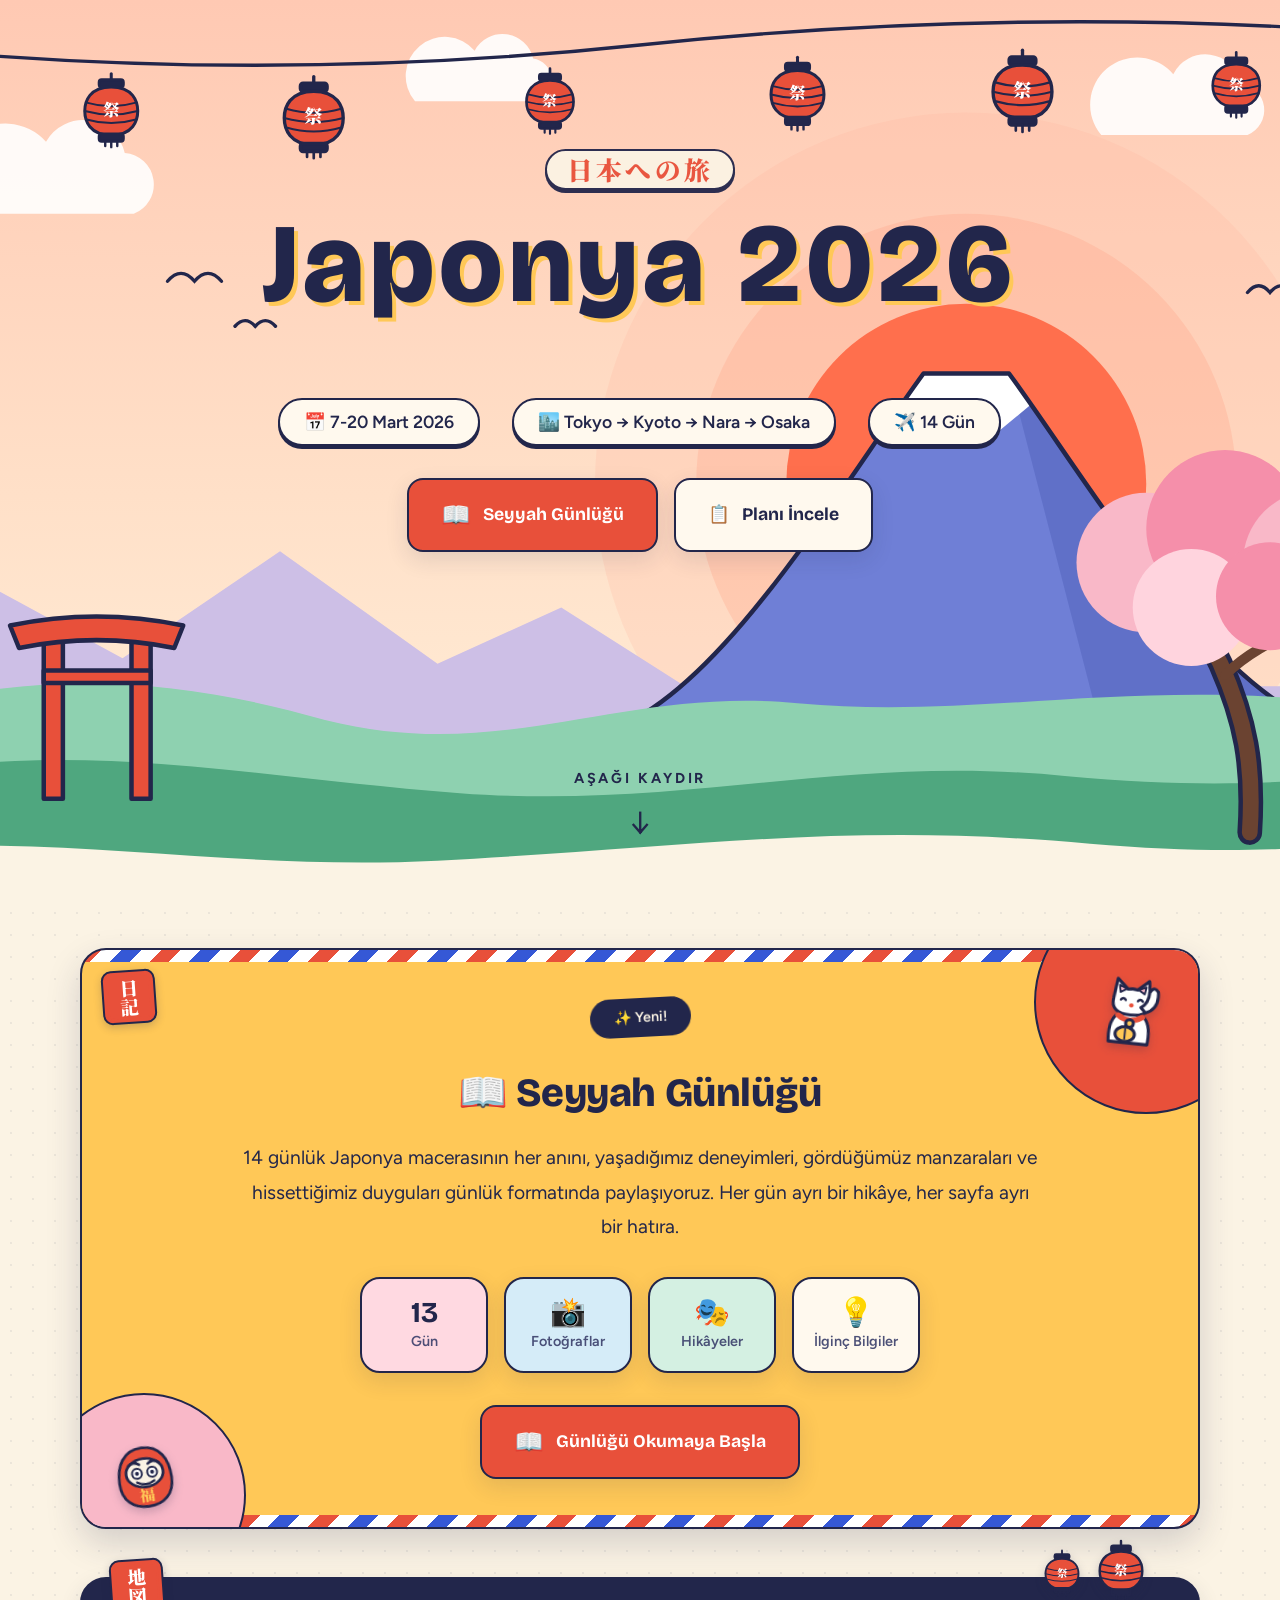
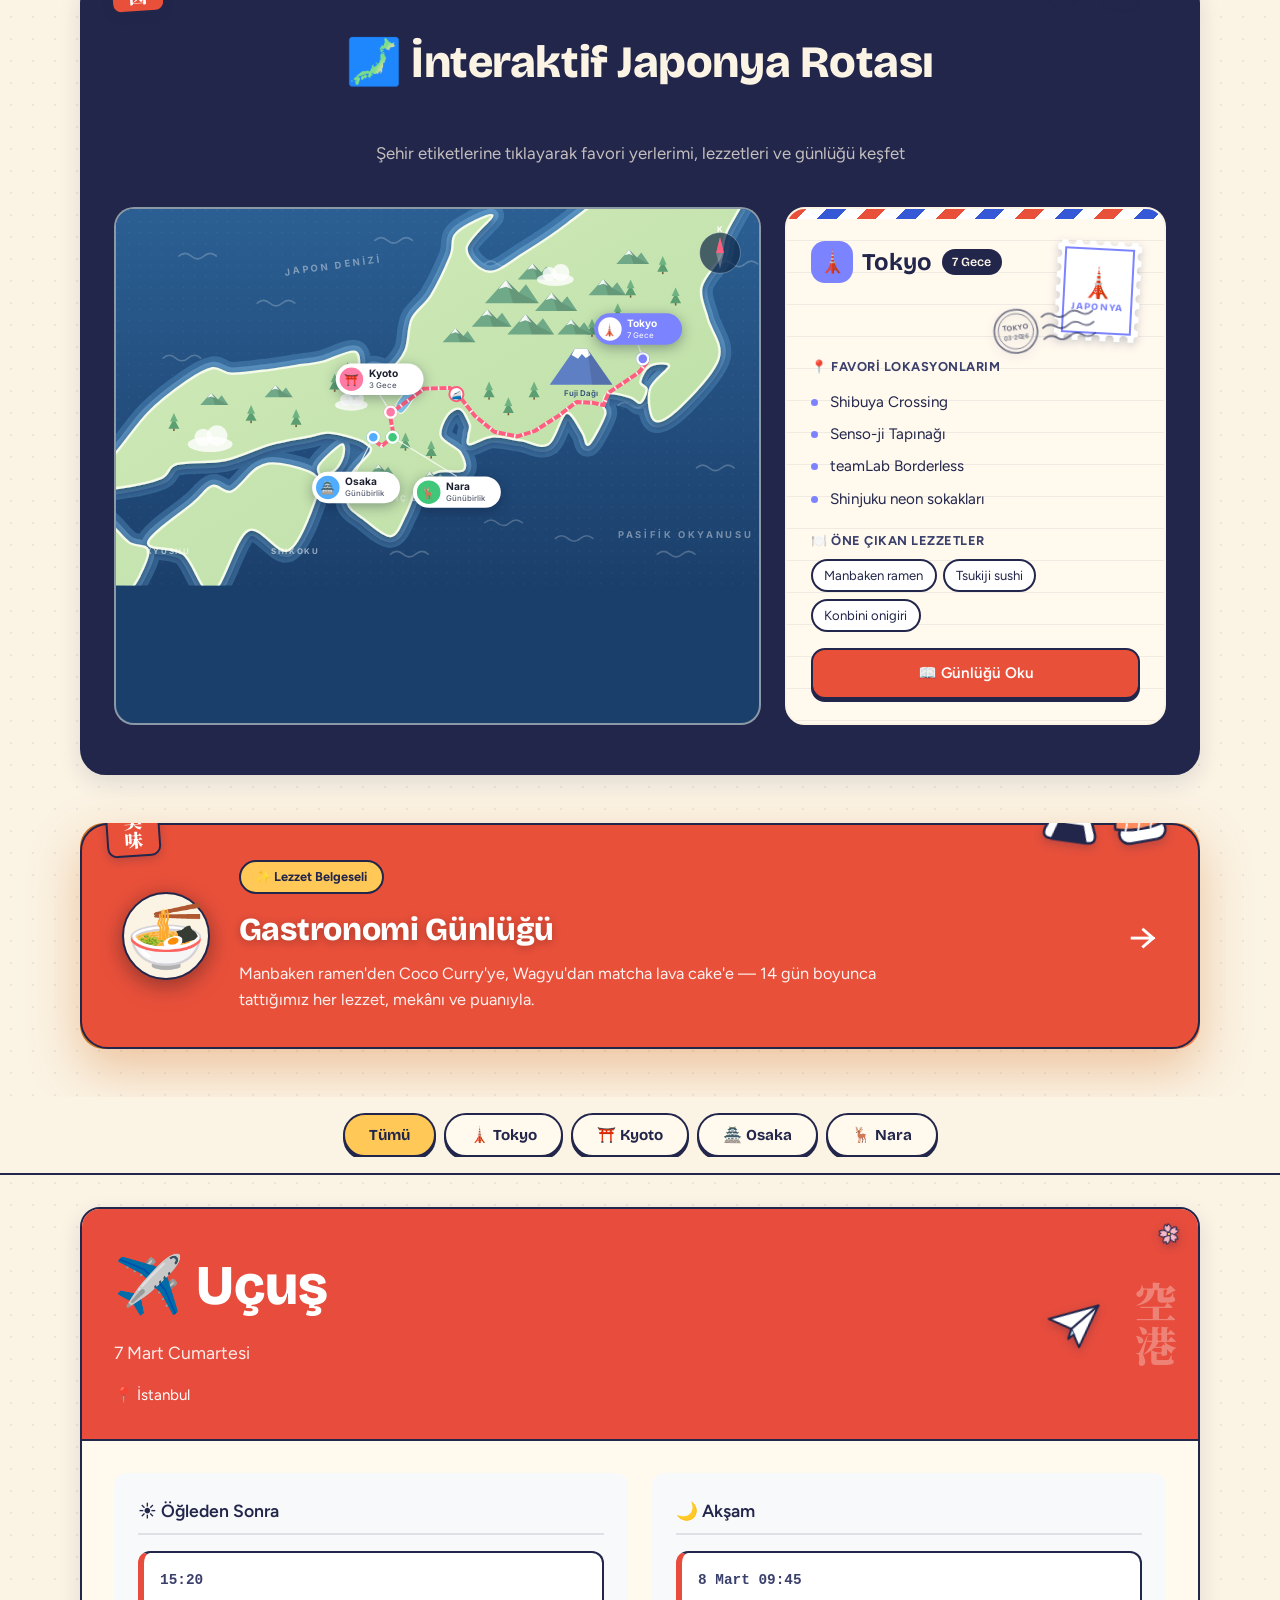
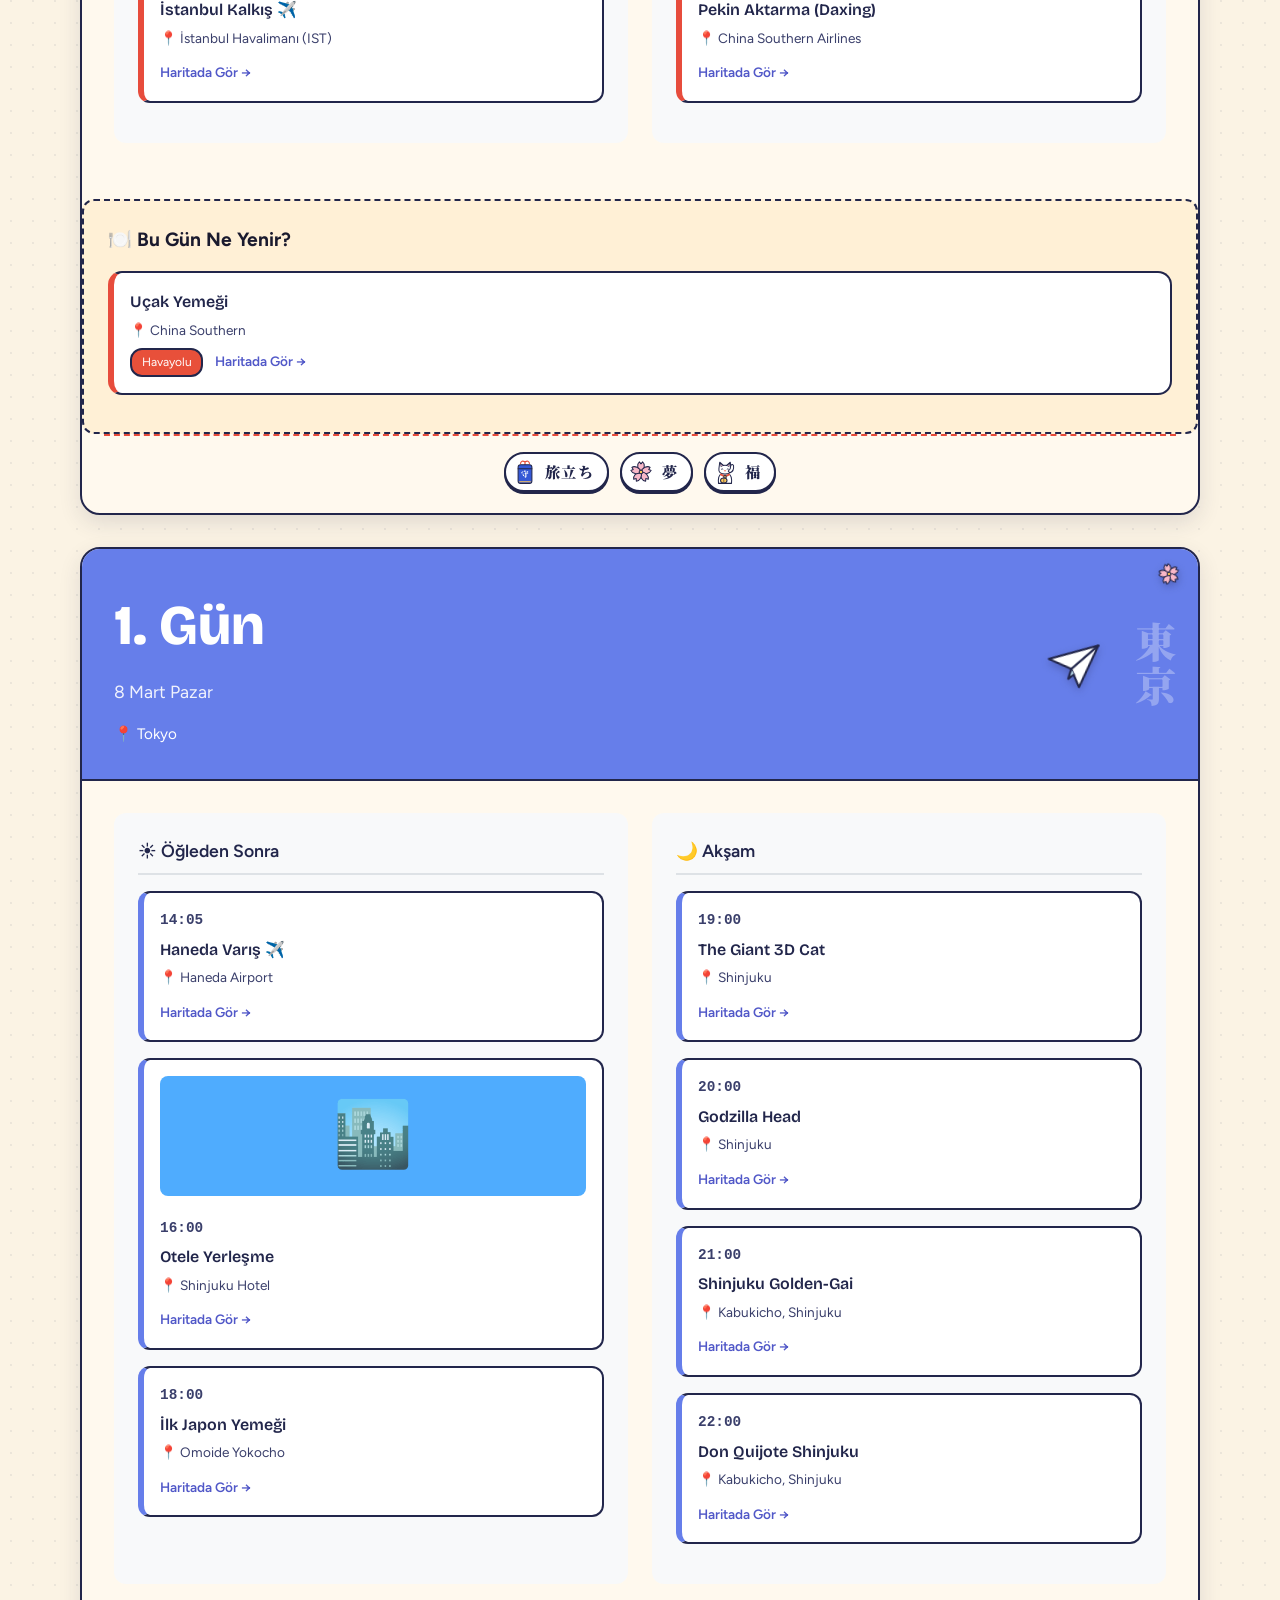
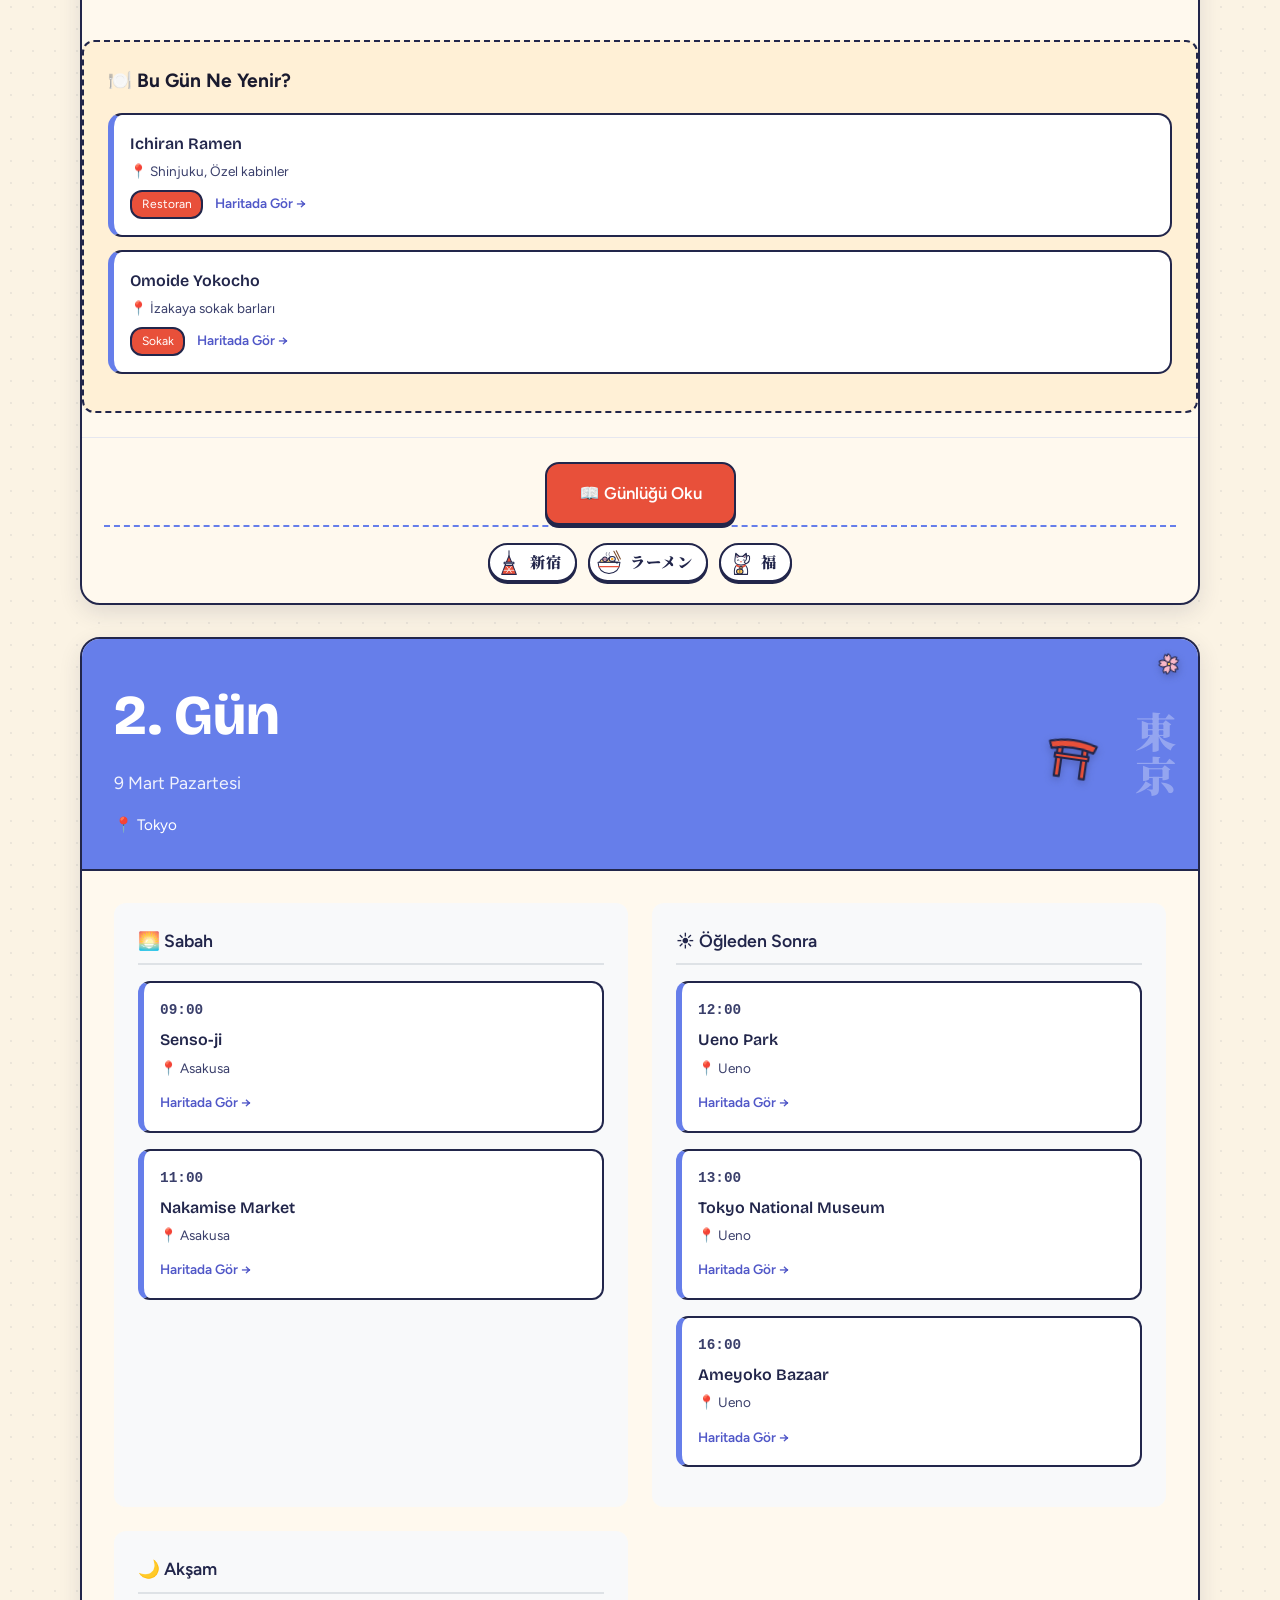
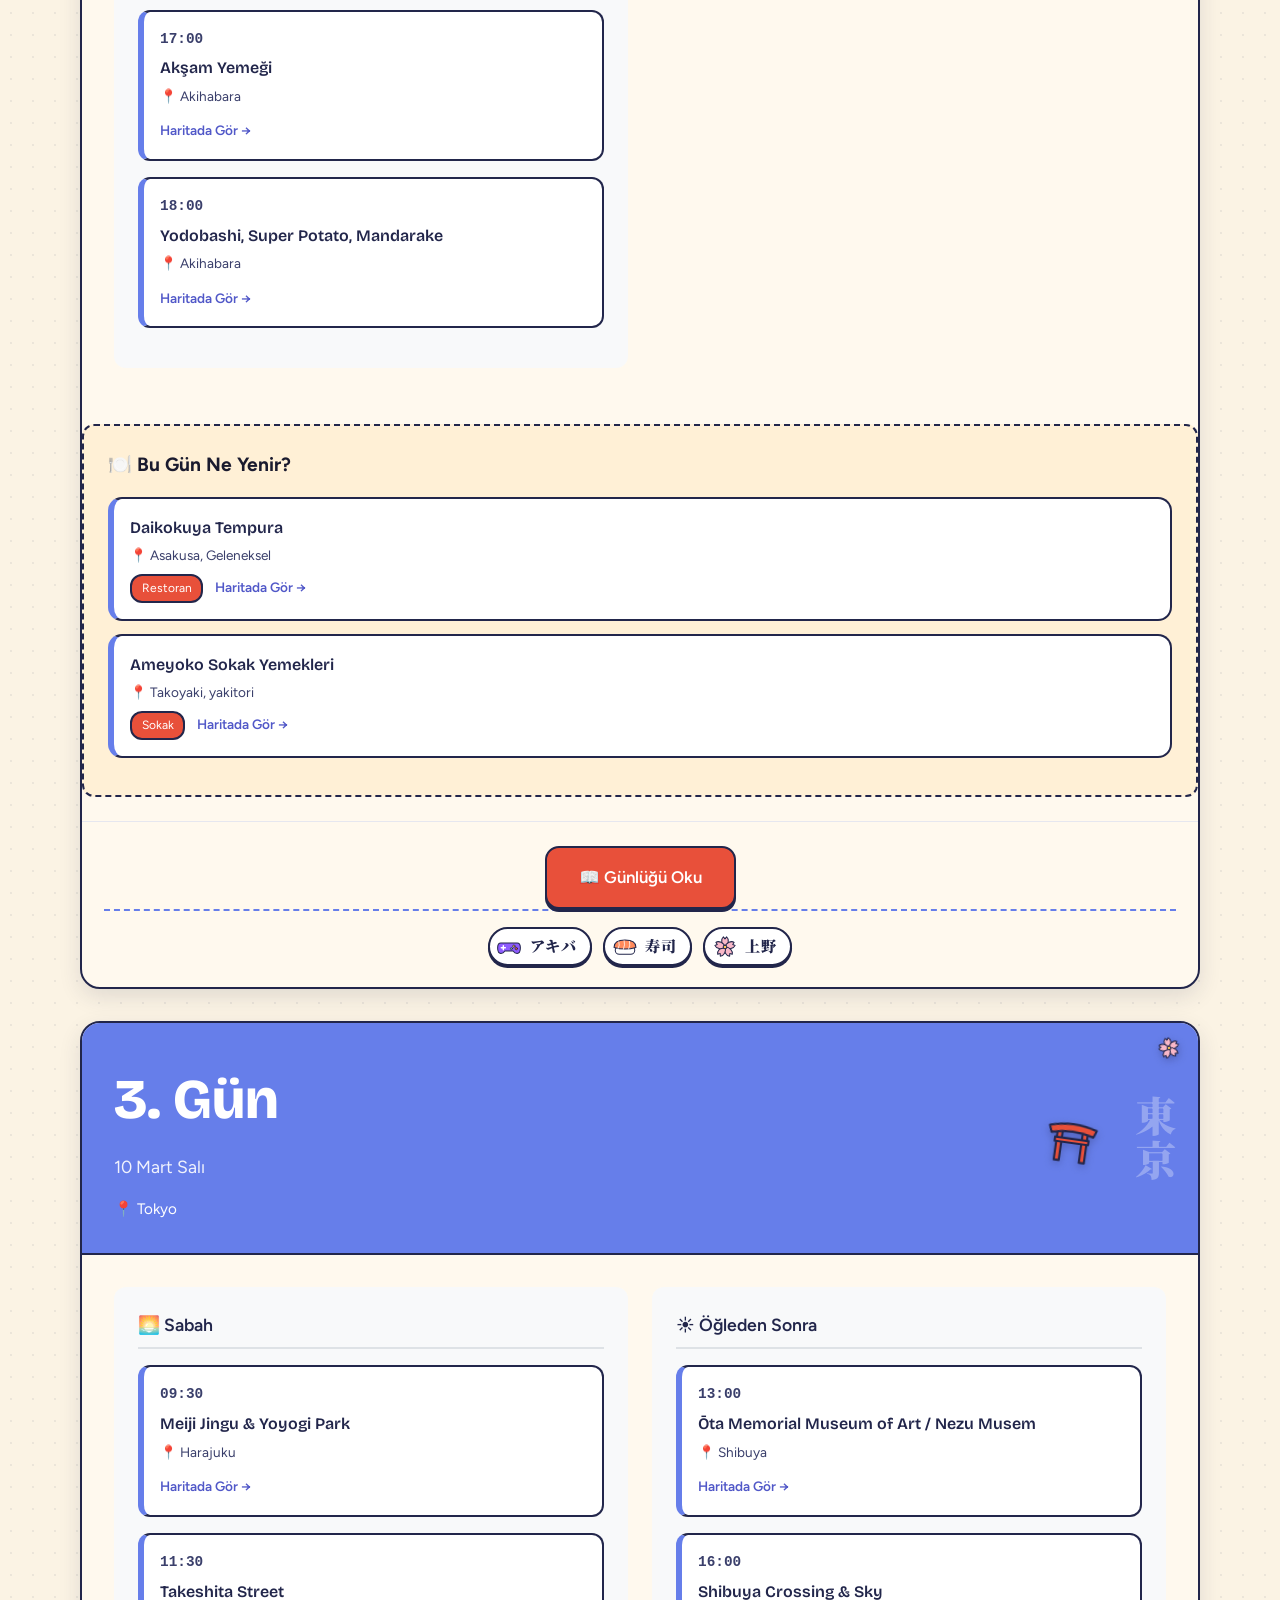
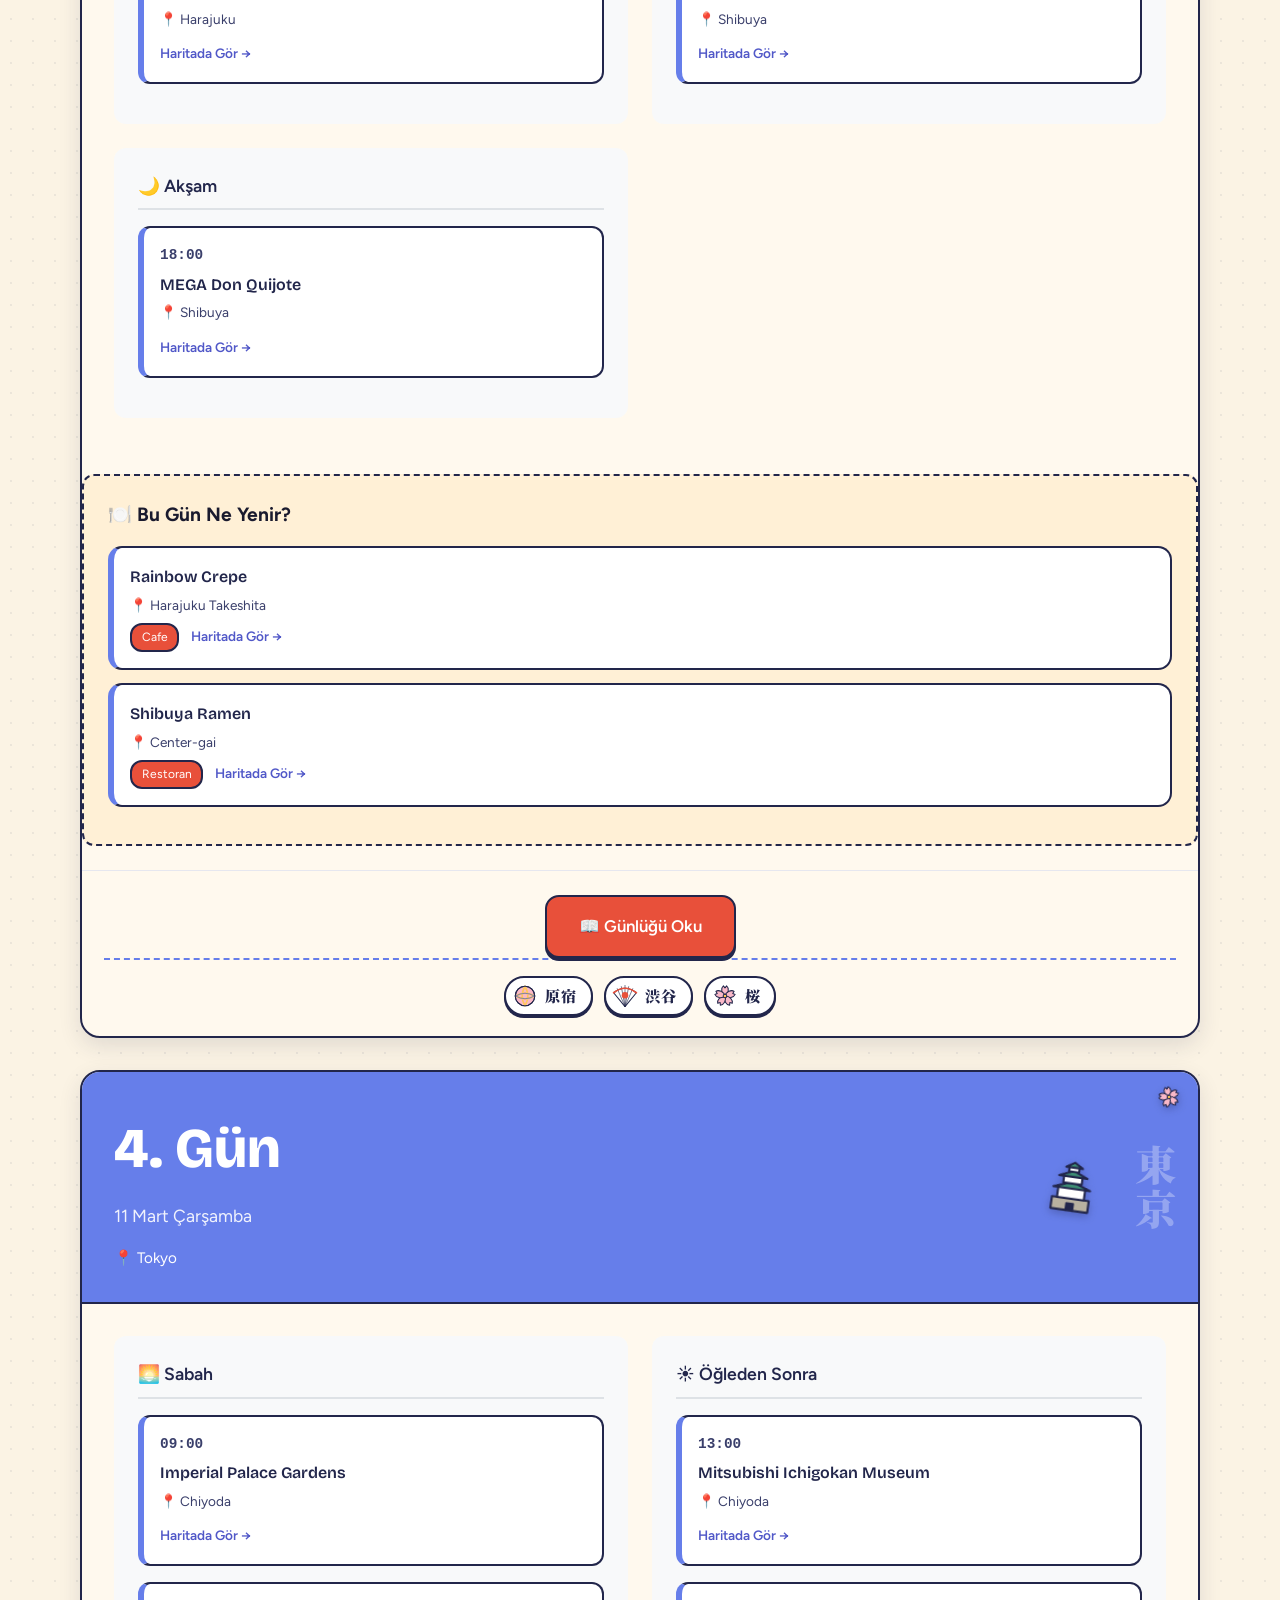
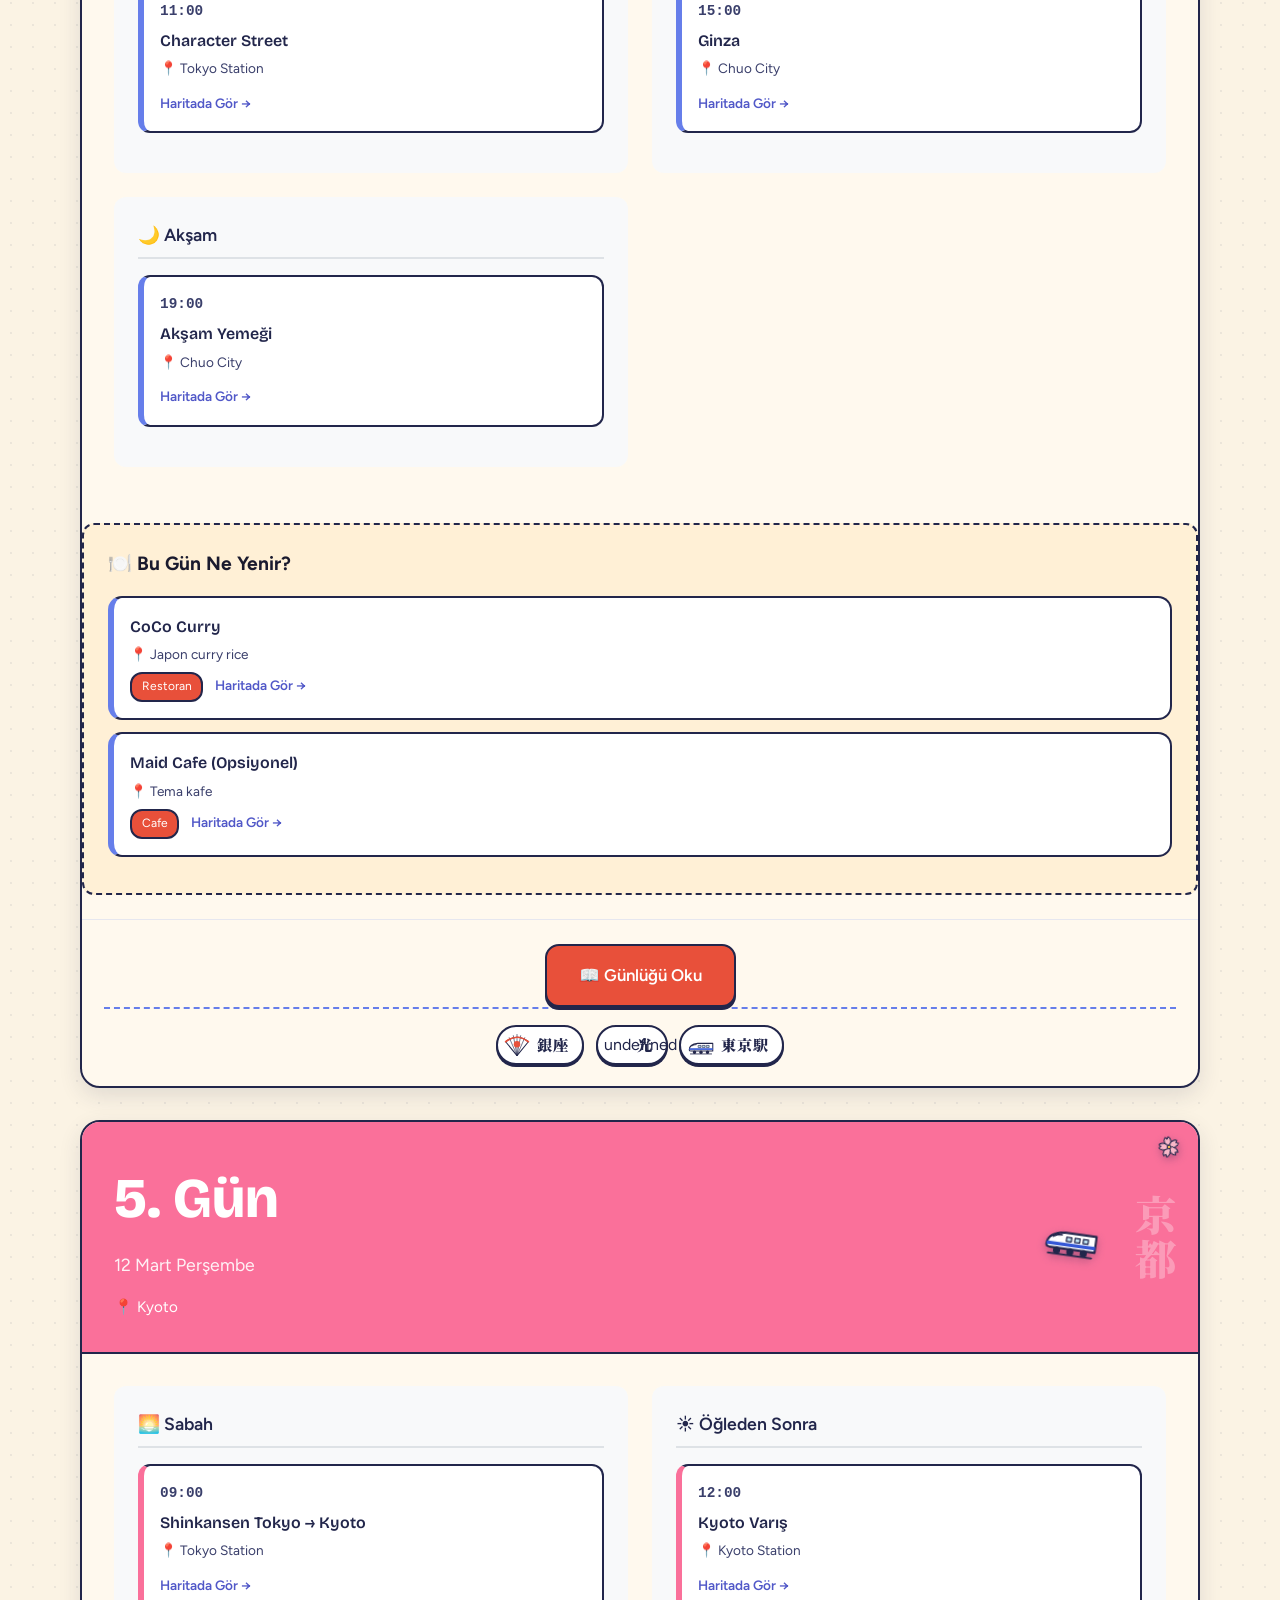
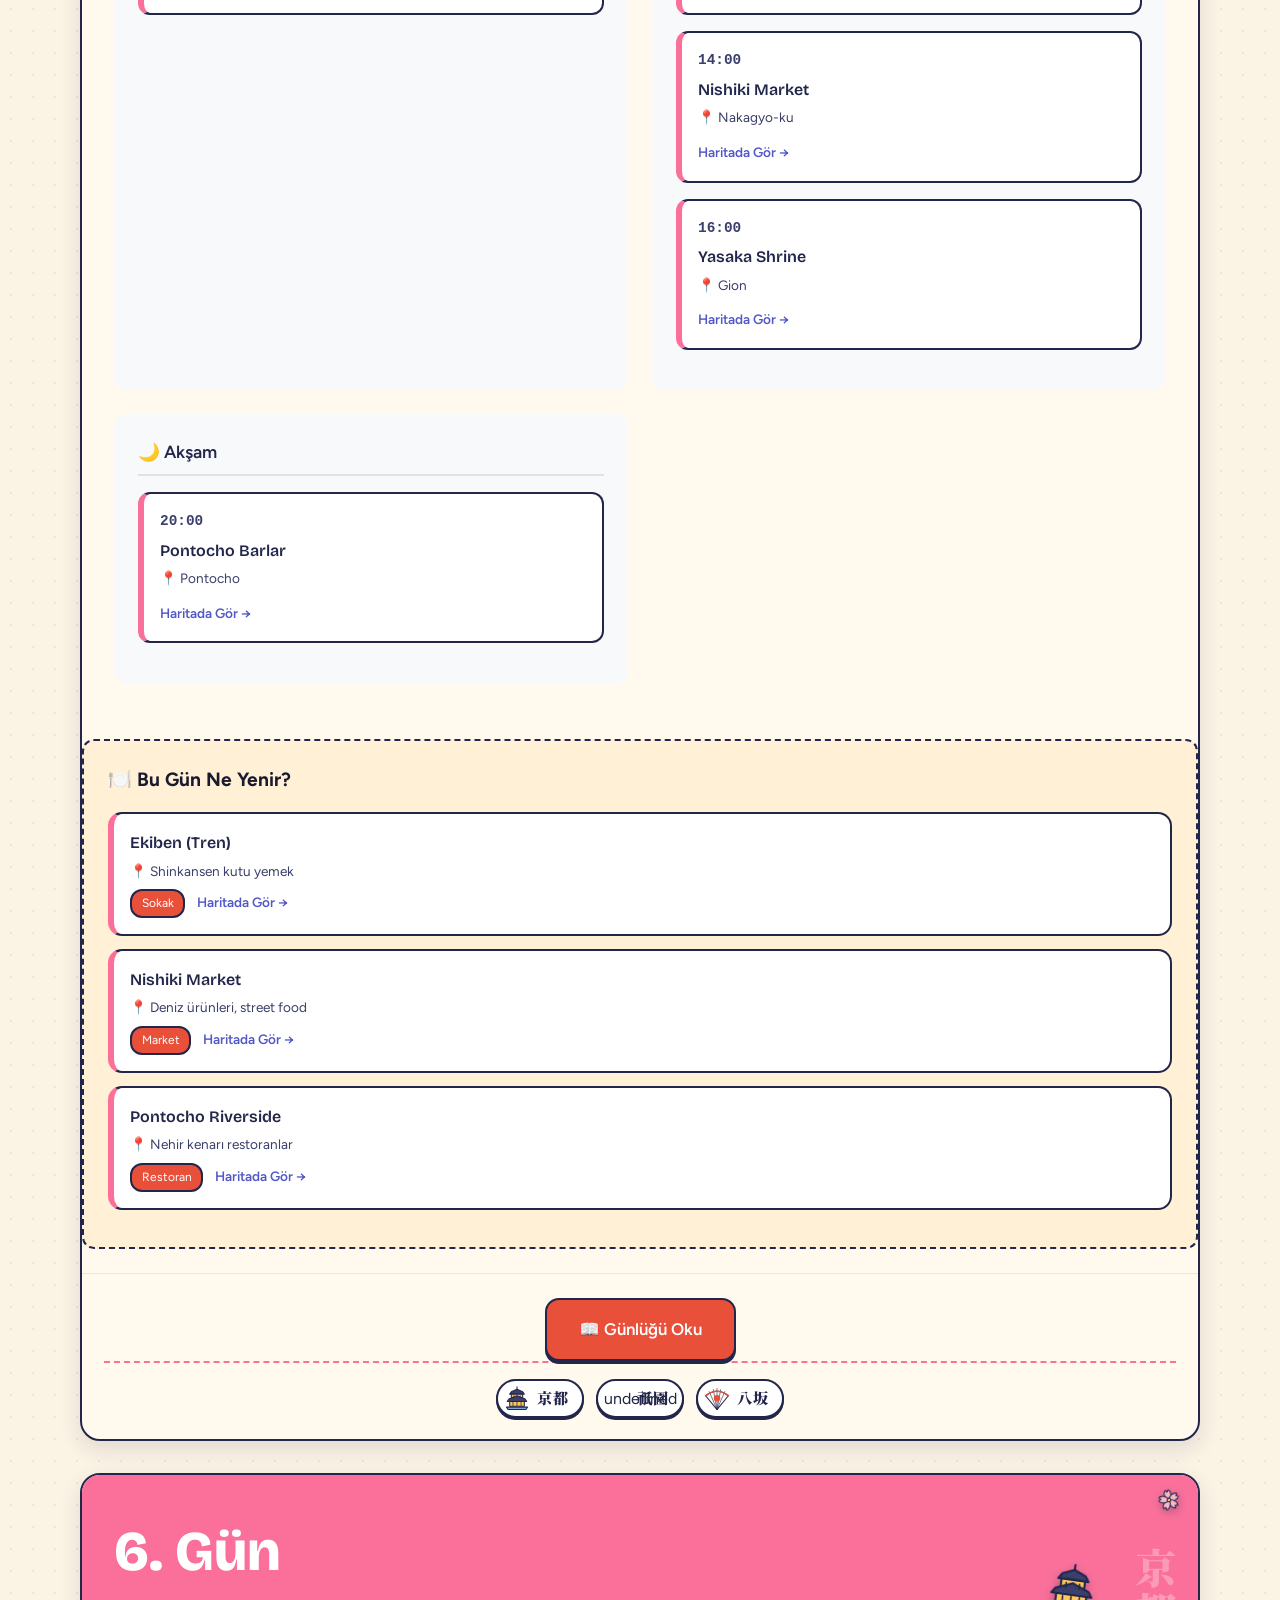
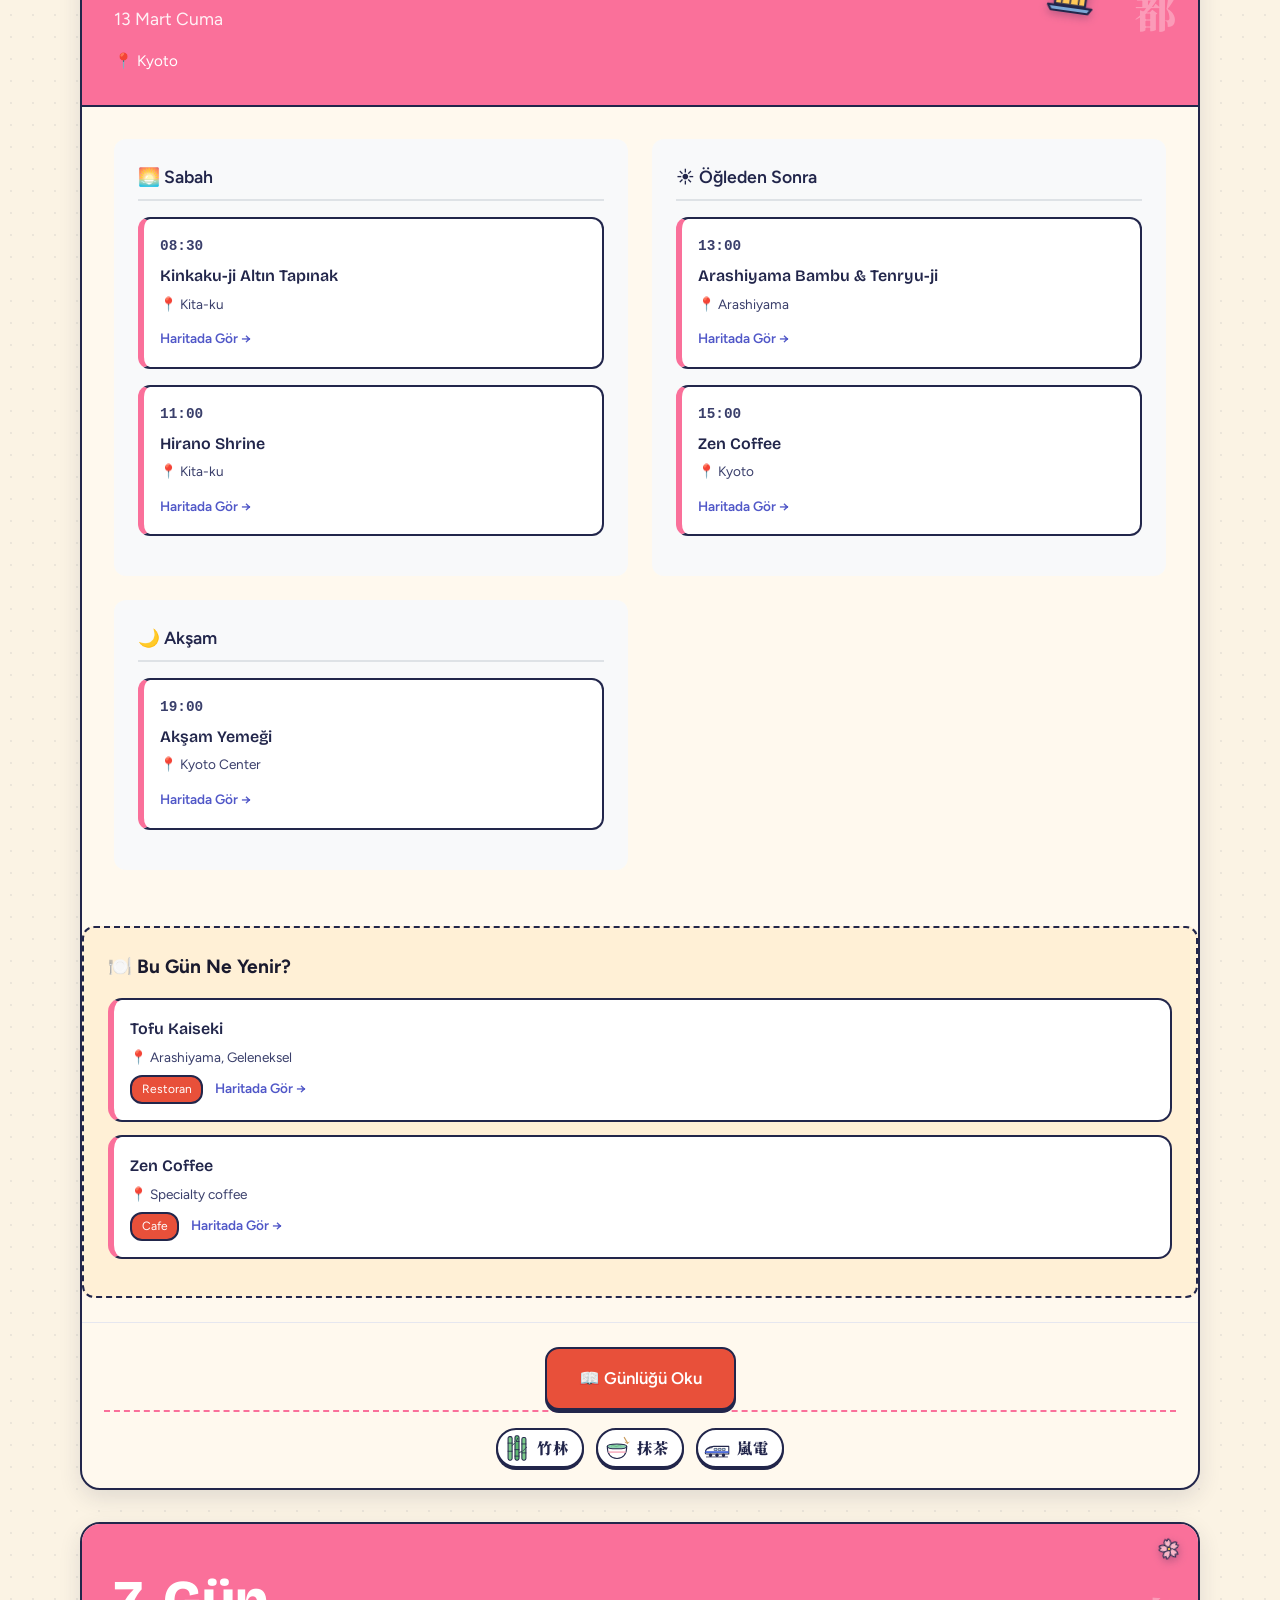
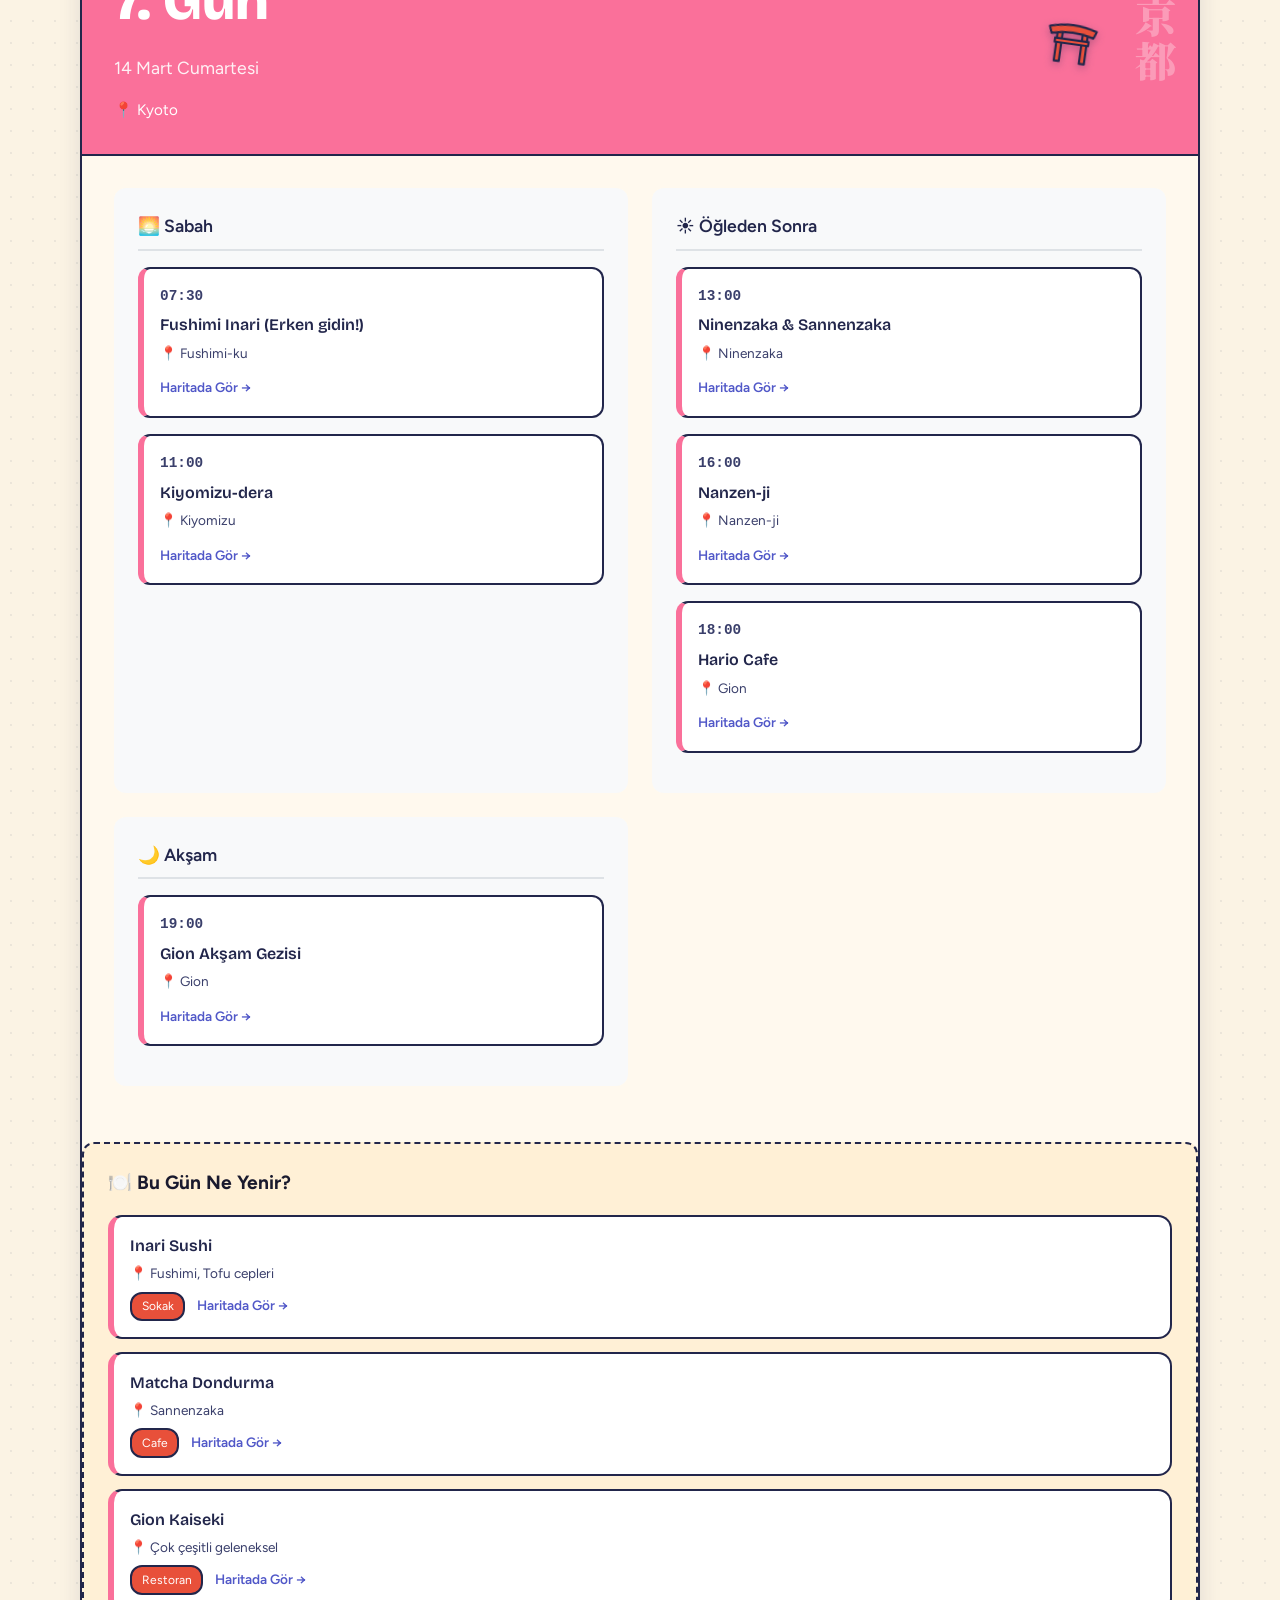
==== commit bac1284a: "Gün sahneleri v2: daha doğru çizimler ve daha canlı animasyonlar - Karakterler yeniden çizildi: gölg" ====
--- a/index.html
+++ b/index.html
@@ -210,8 +210,8 @@
     <!-- Clean theme — EN SON yüklenir, tüm stilleri ezer -->
     <link rel="stylesheet" href="theme.css">
     <link rel="stylesheet" href="illustrated.css">
-    <link rel="stylesheet" href="decor.css">
-    <script src="decor.js" defer></script>
+    <link rel="stylesheet" href="decor.css?v=2">
+    <script src="decor.js?v=2" defer></script>
 </head>
 <body class="home">
     <!-- Countdown Hero -->
--- a/decor.css
+++ b/decor.css
@@ -144,3 +144,292 @@
     .next-day-card { grid-template-columns: 1fr !important; }
     .next-day-image { min-height: 190px; border-right: 0; border-bottom: 2px solid var(--ink, #22264B); }
 }
+
+/* ---------- Gün sahneleri (hero animasyonu) — v2 ---------- */
+.hero-scene { position: absolute; inset: 0; z-index: 0; pointer-events: none; overflow: hidden; }
+.day-detail-page .day-hero .hero-content { z-index: 3; }
+.sc-city { position: absolute; left: 0; right: 0; bottom: 0; width: 100%; height: clamp(110px, 19vw, 190px); overflow: visible; }
+.hero-kanji { white-space: nowrap; }
+.day-hero.has-scene .hero-kanji { top: 34%; }
+/* Sahneli günlerde bilgi kutuları sahnenin üstünde kalsın: başlık alanına sahne yüksekliği kadar alt boşluk */
+.day-detail-page .day-hero.has-scene { padding-bottom: calc(clamp(110px, 19vw, 190px) - 14px) !important; }
+
+/* --- Ortam: pencereler, neon, fenerler, duman, kuşlar, bulutlar --- */
+.sc-win { opacity: 0; animation: scWin .7s ease-out var(--d, 4s) forwards; }
+@keyframes scWin { from { opacity: 0; } to { opacity: .95; } }
+.sc-neon { animation: scNeon 1.1s steps(2) var(--d, 2s) both, scNeonHum 5s ease-in-out calc(var(--d, 2s) + 1.2s) infinite; }
+@keyframes scNeon { 0% { opacity: .3; } 40% { opacity: 1; } 60% { opacity: .45; } 100% { opacity: 1; } }
+@keyframes scNeonHum { 0%, 91%, 95%, 100% { opacity: 1; } 93% { opacity: .55; } }
+.sc-twink { animation: scTwink 2.6s ease-in-out var(--d, 0s) infinite alternate; }
+@keyframes scTwink { from { opacity: .55; } to { opacity: 1; } }
+.sc-glow { opacity: .3; animation: scGlow .7s ease-out var(--d, 2s) forwards; }
+@keyframes scGlow { to { opacity: 1; } }
+.sc-lit { animation: scLit 1.4s ease-out var(--d, 3s) forwards; }
+@keyframes scLit { to { filter: drop-shadow(0 0 5px #FFD76A) brightness(1.2); } }
+.sc-noren { transform-box: fill-box; transform-origin: 50% 0; animation: scNoren 3.2s ease-in-out infinite alternate; }
+@keyframes scNoren { from { transform: skewX(-5deg); } to { transform: skewX(5deg) scaleY(.96); } }
+.sc-smoke { opacity: 0; transform-box: fill-box; transform-origin: 50% 100%; animation: scSmoke 4.5s ease-out var(--d, 0s) infinite; }
+@keyframes scSmoke { 0% { opacity: 0; transform: translate(0, 6px) scaleY(.6); } 25% { opacity: .85; } 100% { opacity: 0; transform: translate(6px, -46px) scale(1.25, 1.1); } }
+.sc-drift { animation: scDrift var(--dur, 20s) ease-in-out infinite alternate; }
+@keyframes scDrift { from { transform: translateX(calc(var(--dx, 30px) * -1)); } to { transform: translateX(var(--dx, 30px)); } }
+.sc-birds { animation: scBirds 26s linear var(--d, 0s) infinite both; }
+@keyframes scBirds { from { transform: translate(-80px, 14px); } to { transform: translate(1360px, -24px); } }
+.sc-bflap { transform-box: fill-box; transform-origin: 50% 100%; animation: scBflap .5s ease-in-out var(--d, 0s) infinite alternate; }
+@keyframes scBflap { from { transform: scaleY(1); } to { transform: scaleY(-.5); } }
+.sc-perch { transform-box: fill-box; transform-origin: 50% 100%; animation: scPerch 5s ease-in-out var(--d, 0s) infinite; }
+@keyframes scPerch { 0%, 84%, 100% { transform: translateY(0) rotate(0); } 88% { transform: translateY(-3px) rotate(-8deg); } 92% { transform: translateY(0) rotate(4deg); } }
+.sc-sway { transform-box: fill-box; transform-origin: 50% 100%; animation: scSway 4.2s ease-in-out var(--d, 0s) infinite alternate; }
+@keyframes scSway { from { transform: rotate(-1.4deg); } to { transform: rotate(1.4deg); } }
+.sc-rays { animation: scRays 4s ease-in-out infinite alternate; }
+@keyframes scRays { from { opacity: .08; } to { opacity: .24; } }
+.sc-petal { transform-box: fill-box; animation: scPetal 6s linear var(--d, 0s) infinite; }
+@keyframes scPetal { 0% { transform: translate(0, 0) rotate(0); opacity: 0; } 10% { opacity: 1; } 50% { transform: translate(calc(var(--x, 200px) * .56), 50px) rotate(250deg); } 100% { transform: translate(var(--x, 200px), 110px) rotate(540deg); opacity: 0; } }
+.sc-tail { transform-box: fill-box; transform-origin: 100% 50%; animation: scTail 3.4s ease-in-out infinite; }
+@keyframes scTail { 0%, 80%, 100% { transform: rotate(0); } 85%, 95% { transform: rotate(-24deg); } 90% { transform: rotate(14deg); } }
+
+/* --- Karakterler --- */
+.sc-walkers { animation: scWalk var(--wd, 4.6s) cubic-bezier(.3,.6,.4,1) var(--wdl, .9s) both; }
+@keyframes scWalk { from { transform: translateX(var(--wfrom, -520px)); } to { transform: translateX(var(--wto, 0px)); } }
+.sc-person { animation: scStep .46s ease-in-out var(--wdl, .9s) var(--steps, 10), scBreath 2.8s ease-in-out calc(var(--wdl, .9s) + var(--steps, 10) * .46s) infinite; }
+@keyframes scStep { 0%, 100% { transform: translateY(0); } 50% { transform: translateY(-3.5px); } }
+.sc-still { animation: scBreath 2.8s ease-in-out infinite; }
+@keyframes scBreath { 0%, 100% { transform: translateY(0); } 50% { transform: translateY(-1.4px); } }
+.sc-leg { transform-box: fill-box; transform-origin: 50% 8%; }
+.sc-leg.la { animation: scLegA .46s ease-in-out var(--wdl, .9s) var(--steps, 10); }
+.sc-leg.lb { animation: scLegB .46s ease-in-out var(--wdl, .9s) var(--steps, 10); }
+@keyframes scLegA { 0%, 100% { transform: rotate(0); } 25% { transform: rotate(27deg); } 75% { transform: rotate(-27deg); } }
+@keyframes scLegB { 0%, 100% { transform: rotate(0); } 25% { transform: rotate(-27deg); } 75% { transform: rotate(27deg); } }
+.sc-swing { transform-box: fill-box; transform-origin: 30% 0%; animation: scArmA .46s ease-in-out var(--wdl, .9s) var(--steps, 10); }
+.sc-swing.b { transform-origin: 70% 0%; animation-name: scArmB; }
+@keyframes scArmA { 0%, 100% { transform: rotate(0); } 25% { transform: rotate(-20deg); } 75% { transform: rotate(20deg); } }
+@keyframes scArmB { 0%, 100% { transform: rotate(0); } 25% { transform: rotate(20deg); } 75% { transform: rotate(-20deg); } }
+.sc-case { transform-box: fill-box; transform-origin: 80% 100%; animation: scCase .46s ease-in-out var(--wdl, .9s) var(--steps, 10); }
+@keyframes scCase { 0%, 100% { transform: rotate(0); } 50% { transform: rotate(-3deg); } }
+.sc-blink { transform-box: fill-box; transform-origin: center; animation: scBlink 4.4s ease-in-out var(--bd, 0s) infinite; }
+@keyframes scBlink { 0%, 92%, 100% { transform: scaleY(1); } 96% { transform: scaleY(.1); } }
+.sc-hair { transform-box: fill-box; transform-origin: 50% 0; animation: scHair 3s ease-in-out infinite alternate; }
+@keyframes scHair { from { transform: skewX(-2deg); } to { transform: skewX(3deg); } }
+.sc-skirt { transform-box: fill-box; transform-origin: 50% 0; }
+.sc-person .sc-skirt { animation: scSkirt .46s ease-in-out var(--wdl, .9s) var(--steps, 10); }
+.sc-still .sc-skirt { animation: scSkirtCalm 3.6s ease-in-out infinite alternate; }
+@keyframes scSkirt { 0%, 100% { transform: skewX(0); } 25% { transform: skewX(-5deg); } 75% { transform: skewX(5deg); } }
+@keyframes scSkirtCalm { from { transform: skewX(-1.5deg); } to { transform: skewX(2deg); } }
+/* pozlar: kol omuzdan kalkar (--pose: sahnedeyken, --raise: yürüyüşten/olaydan sonra) */
+.sc-pose { transform-box: fill-box; transform-origin: 0% 100%; animation: scRaise .55s cubic-bezier(.3,1.5,.5,1) var(--pose, -1s) both; }
+.sc-pose.late { animation-delay: var(--raise, 5.6s); }
+@keyframes scRaise { from { transform: rotate(130deg); opacity: 0; } 20% { opacity: 1; } to { transform: rotate(0); opacity: 1; } }
+.sc-down { animation: scHide .01s linear var(--raise, 5.6s) forwards; }
+@keyframes scHide { to { opacity: 0; } }
+.sc-pop { opacity: 0; transform-box: fill-box; transform-origin: 50% 100%; animation: scPop .35s cubic-bezier(.3,1.6,.5,1) var(--raise, 5s) both; }
+@keyframes scPop { from { opacity: 0; transform: scale(.4); } to { opacity: 1; transform: scale(1); } }
+.sc-flash { opacity: 0; transform-box: fill-box; transform-origin: center; animation: scFlash 2.6s ease-out var(--flash, 6.3s) infinite; }
+@keyframes scFlash { 0% { opacity: 0; transform: scale(.4); } 6% { opacity: 1; transform: scale(1.7); } 20%, 100% { opacity: 0; transform: scale(1); } }
+.sc-fan { transform-box: fill-box; transform-origin: 0% 100%; animation: scFan .55s ease-in-out infinite alternate; }
+.sc-fan.b { transform-origin: 100% 100%; animation-delay: -.27s; }
+@keyframes scFan { from { transform: rotate(-22deg); } to { transform: rotate(18deg); } }
+.sc-clap { transform-box: fill-box; transform-origin: 0% 100%; animation: scClap 1.6s ease-in-out 3.6s infinite; }
+.sc-clap.b { transform-origin: 100% 100%; animation-name: scClapB; }
+@keyframes scClap { 0%, 30%, 100% { transform: rotate(0); } 8%, 22% { transform: rotate(-16deg); } }
+@keyframes scClapB { 0%, 30%, 100% { transform: rotate(0); } 8%, 22% { transform: rotate(16deg); } }
+.sc-spark { opacity: 0; animation: scSpark 1.6s ease-out 3.6s infinite; }
+@keyframes scSpark { 0%, 12%, 26%, 100% { opacity: 0; } 15%, 29% { opacity: 1; } }
+.sc-eat { transform-box: fill-box; transform-origin: 0% 100%; animation: scEat .5s ease-in-out .8s 3 alternate; }
+@keyframes scEat { from { transform: rotate(18deg); } to { transform: rotate(-6deg); } }
+.sc-wave { transform-box: fill-box; transform-origin: 0% 100%; animation: scWaveArm .5s ease-in-out 4s 14 alternate both; }
+@keyframes scWaveArm { from { transform: rotate(-14deg); } to { transform: rotate(14deg); } }
+.sc-upper { transform-box: fill-box; transform-origin: 50% 100%; }
+.sc-bowing .sc-upper { animation: scBow 1.7s ease-in-out var(--bow, 4.3s) both; }
+@keyframes scBow { 0%, 100% { transform: rotate(0); } 25%, 65% { transform: rotate(var(--bowdir, 32deg)); } }
+.sc-still.sc-jump { animation: scJump .9s cubic-bezier(.3,1.6,.5,1) var(--jump, 2.7s) both; }
+@keyframes scJump { 0% { transform: translate(0, 0); } 35% { transform: translate(-5px, -17px); } 100% { transform: translate(-11px, 0); } }
+.sc-still.sc-laugh { animation: scLaugh .22s ease-in-out 3.1s 12 alternate; }
+@keyframes scLaugh { from { transform: translateY(0) rotate(-2deg); } to { transform: translateY(-2px) rotate(2deg); } }
+.sc-heart { opacity: 0; transform-box: fill-box; transform-origin: center; animation: scHeart 1.8s ease-out var(--hd, 5.5s) forwards; }
+@keyframes scHeart { 0% { opacity: 0; transform: translateY(8px) scale(.4); } 30% { opacity: 1; transform: translateY(-4px) scale(1.15); } 100% { opacity: 1; transform: translateY(-14px) scale(1); } }
+.sc-heartbeat { transform-box: fill-box; transform-origin: center; animation: scBeat 1.3s ease-in-out infinite; }
+@keyframes scBeat { 0%, 60%, 100% { transform: scale(1); } 20% { transform: scale(1.16); } 40% { transform: scale(.98); } }
+/* konuşma balonları, ünlemler */
+.sc-say { opacity: 0; transform-box: fill-box; transform-origin: 50% 100%; animation: scPopIn var(--sdur, 2.4s) ease-out var(--say, 3s) forwards; }
+@keyframes scPopIn { 0% { opacity: 0; transform: translateY(6px) scale(.5); } 14%, 80% { opacity: 1; transform: translateY(0) scale(1); } 100% { opacity: 0; transform: translateY(-4px) scale(1); } }
+
+/* --- Gün 1: Shinjuku gün batımı, Godzilla --- */
+.scene-d1 .sc-sun { animation: scSun 6s cubic-bezier(.45,.05,.55,.95) forwards; }
+@keyframes scSun { from { transform: translateY(-14px); } to { transform: translateY(172px); } }
+.sc-god-in { animation: scPeek .9s cubic-bezier(.3,1.5,.5,1) 4.6s both; }
+@keyframes scPeek { from { transform: translateY(58px); } to { transform: translateY(0); } }
+.sc-godshake { animation: scShake .12s linear 6.5s 12 alternate; }
+@keyframes scShake { from { transform: translate(-1.2px, 0) rotate(-1.2deg); } to { transform: translate(1.2px, -1px) rotate(1.2deg); } }
+.sc-eye { transform-box: fill-box; transform-origin: center; animation: scBlink 3.2s ease-in-out 6s infinite; }
+.sc-roar { opacity: 0; transform-box: fill-box; transform-origin: 100% 100%; animation: scRoar 2.6s ease-out 6.5s forwards; }
+@keyframes scRoar { 0% { opacity: 0; transform: scale(.3); } 15% { opacity: 1; transform: scale(1.1); } 25%, 80% { opacity: 1; transform: scale(1); } 100% { opacity: 0; transform: scale(1); } }
+.sc-mouth { transform-box: fill-box; transform-origin: 50% 0; animation: scMouth .5s ease-in-out 6.5s 3 alternate; }
+@keyframes scMouth { to { transform: scaleY(2.1); } }
+.sc-bulb { animation: scBulb 1.56s steps(1) var(--d, 0s) infinite; }
+@keyframes scBulb { 0% { opacity: 1; } 30% { opacity: .25; } }
+.sc-plane { position: absolute; top: 14%; left: -90px; width: 58px; height: 58px; animation: scPlane 4.4s cubic-bezier(.4,.1,.5,1) .3s forwards; }
+.sc-plane i { display: block; width: 100%; height: 100%; transform: rotate(38deg); filter: drop-shadow(0 4px 4px rgba(34,38,75,.28)); animation: scBob 1.1s ease-in-out infinite; }
+.sc-plane i svg { width: 100%; height: 100%; display: block; overflow: visible; }
+.sc-plane::before { content: ''; position: absolute; right: 52px; top: 52%; width: 130px; border-top: 4px dotted rgba(255,255,255,.9); }
+@keyframes scPlane { 0% { left: -90px; opacity: 1; } 85% { opacity: 1; } 100% { left: calc(100% + 30px); opacity: 0; } }
+@keyframes scBob { 0%, 100% { translate: 0 0; } 50% { translate: 0 -7px; } }
+
+/* --- Gün 2: Asakusa sabahı, tütsü --- */
+.sc-rise { animation: scRise 5.5s cubic-bezier(.2,.7,.3,1) both; }
+@keyframes scRise { from { transform: translateY(150px); } to { transform: translateY(0); } }
+.sc-lantern { transform-box: fill-box; transform-origin: 50% 0; animation: scSwing 2.8s ease-in-out infinite alternate; }
+@keyframes scSwing { from { transform: rotate(calc(var(--amp, 3.4deg) * -1)); } to { transform: rotate(var(--amp, 3.4deg)); } }
+.sc-peck { transform-box: fill-box; transform-origin: 30% 100%; animation: scPeck 2.4s ease-in-out var(--d, 0s) infinite; }
+@keyframes scPeck { 0%, 40%, 100% { transform: rotate(0); } 50%, 70% { transform: rotate(24deg); } 60% { transform: rotate(8deg); } 85% { transform: translateX(5px); } }
+
+/* --- Gün 3: yağmurlu Shibuya Scramble --- */
+.sc-drop { animation: scDrop 1.1s linear var(--d, 0s) infinite; }
+@keyframes scDrop { from { transform: translate(0, 0); } to { transform: translate(-30px, 250px); } }
+.sc-ripple { transform-box: fill-box; transform-origin: center; opacity: 0; animation: scRipple 1.6s ease-out var(--d, 0s) infinite; }
+@keyframes scRipple { 0% { transform: scale(.3); opacity: .9; } 100% { transform: scale(1.8); opacity: 0; } }
+.sc-screen { fill: #FF8FD0; animation: scScreen 3s steps(1) infinite; }
+.sc-screen.s2 { animation-delay: -1s; } .sc-screen.s3 { animation-delay: -2s; }
+@keyframes scScreen { 0% { fill: #FF8FD0; } 33% { fill: #5CE1E6; } 66% { fill: #FFC857; } }
+.sc-scrbar { animation: scScrbar 3s steps(1) infinite; }
+@keyframes scScrbar { 0% { transform: translate(0, 0); } 33% { transform: translate(10px, 5px); } 66% { transform: translate(-4px, 9px); } }
+.sc-red { animation: scOff .01s linear 1.6s forwards; }
+.sc-green { opacity: .18; animation: scOn .01s linear 1.6s forwards; }
+@keyframes scOff { to { opacity: .18; } } @keyframes scOn { to { opacity: 1; } }
+.sc-ped { animation: scPed 4.2s cubic-bezier(.4,.2,.5,1) var(--d, 1.8s) both; }
+@keyframes scPed { from { transform: translateX(0); } to { transform: translateX(var(--dx, 120px)); } }
+.sc-umbbob { animation: scStep .46s ease-in-out var(--wdl, .9s) var(--steps, 10); }
+
+/* --- Gün 4: Saray, Ginza, teamLab --- */
+.sc-swan { animation: scSwan 34s linear infinite; }
+@keyframes scSwan { 0% { transform: translateX(20px) scaleX(1); } 49.9% { transform: translateX(300px) scaleX(1); } 50% { transform: translateX(300px) scaleX(-1); } 99.9% { transform: translateX(20px) scaleX(-1); } 100% { transform: translateX(20px) scaleX(1); } }
+.sc-flag { transform-box: fill-box; transform-origin: 0 50%; animation: scFlag 1.2s ease-in-out infinite alternate; }
+@keyframes scFlag { from { transform: skewY(-8deg) scaleX(1); } to { transform: skewY(8deg) scaleX(.86); } }
+.sc-hand-h, .sc-hand-m { transform-box: view-box; transform-origin: 610px 68px; }
+.sc-hand-m { animation: scSpin 6s linear infinite; }
+.sc-hand-h { animation: scSpin 72s linear infinite; }
+@keyframes scSpin { to { transform: rotate(360deg); } }
+.sc-lamp { fill: #F3D9A0; animation: scLampOn .6s ease-out var(--d, 2s) forwards, scLampHue 6s linear calc(var(--d, 2s) + .6s) infinite; }
+@keyframes scLampOn { 0% { fill: #F3D9A0; } 40% { fill: #fff; } 100% { fill: #FF8FD0; } }
+@keyframes scLampHue { 0% { fill: #FF8FD0; } 25% { fill: #5CE1E6; } 50% { fill: #FFE07A; } 75% { fill: #B388FF; } 100% { fill: #FF8FD0; } }
+.sc-touch { opacity: 0; transform-box: fill-box; transform-origin: center; animation: scTouch 1.5s ease-out 2s 3; }
+@keyframes scTouch { 0% { opacity: .9; transform: scale(.3); } 100% { opacity: 0; transform: scale(3.4); } }
+
+/* --- Gün 5: Shinkansen + Yasaka Tapınağı --- */
+.sc-train { animation: scTrain 2.8s cubic-bezier(.5,0,.6,1) .4s both; }
+@keyframes scTrain { from { transform: translateX(0); } to { transform: translateX(-1960px); } }
+.sc-bell { transform-box: fill-box; transform-origin: 50% 0; animation: scRing .35s ease-in-out 1.6s 6 alternate; }
+@keyframes scRing { from { transform: rotate(-5deg); } to { transform: rotate(5deg); } }
+.sc-ring { opacity: 0; animation: scRingFx .7s ease-out 1.7s 3; }
+@keyframes scRingFx { 0% { opacity: 0; } 30% { opacity: 1; } 100% { opacity: 0; } }
+
+/* --- Gün 6: Randen + eğilme + turna --- */
+.sc-tram { animation: scTram 8s cubic-bezier(.45,0,.4,1) .3s both; }
+@keyframes scTram { 0% { transform: translateX(-480px); } 40% { transform: translateX(0); } 72% { transform: translateX(0); } 100% { transform: translateX(1150px); } }
+.sc-tramrock { animation: scRock .3s ease-in-out .3s 10 alternate; }
+@keyframes scRock { from { transform: translateY(0); } to { transform: translateY(-1.2px); } }
+.sc-cond { transform-box: fill-box; transform-origin: 50% 100%; animation: scCond 1.3s ease-in-out 3.6s both; }
+@keyframes scCond { 0%, 100% { transform: translateY(0) rotate(0); } 40%, 70% { transform: translateY(4px) rotate(14deg); } }
+.sc-glove { animation: scGlove .35s ease-in-out 3.5s 6 alternate; }
+@keyframes scGlove { from { transform: translateY(0); } to { transform: translateY(-4px); } }
+.sc-crane { opacity: 0; animation: scCrane 4.4s ease-in-out 6.2s forwards; }
+@keyframes scCrane { 0% { opacity: 0; transform: translate(0, 0); } 10% { opacity: 1; } 50% { transform: translate(110px, -70px); } 100% { opacity: 1; transform: translate(250px, -108px); } }
+.sc-crane-flap { transform-box: fill-box; transform-origin: center; animation: scFlap .3s ease-in-out infinite alternate; }
+@keyframes scFlap { from { transform: scaleY(1); } to { transform: scaleY(.55); } }
+
+/* --- Gün 7: koiler --- */
+.sc-waterline { animation: scWater 6s ease-in-out infinite alternate; }
+@keyframes scWater { from { transform: translateX(-40px); } to { transform: translateX(0); } }
+.sc-koi { animation: scKoi var(--dur, 8s) linear var(--d, 0s) infinite; }
+@keyframes scKoi { from { transform: translateX(-80px); } to { transform: translateX(420px); } }
+.sc-koitail { transform-box: fill-box; transform-origin: 100% 50%; animation: scKoiTail .34s ease-in-out infinite alternate; }
+@keyframes scKoiTail { from { transform: rotate(-18deg); } to { transform: rotate(18deg); } }
+.sc-koijump { opacity: 0; animation: scKoiJump 4.4s ease-out var(--d, 2s) infinite; }
+@keyframes scKoiJump { 0% { opacity: 0; transform: translate(0, 0) rotate(0); } 8% { opacity: 1; } 22% { transform: translate(14px, -28px) rotate(-30deg); } 36% { opacity: 1; transform: translate(28px, 0) rotate(40deg); } 40%, 100% { opacity: 0; transform: translate(28px, 6px); } }
+.sc-splash { opacity: 0; transform-box: fill-box; transform-origin: 50% 100%; animation: scSplash 4.4s ease-out var(--d, 2.6s) infinite; }
+@keyframes scSplash { 0%, 32% { opacity: 0; transform: scale(.5); } 36% { opacity: 1; transform: scale(1); } 52%, 100% { opacity: 0; transform: scale(1.3); } }
+
+/* --- Gün 8: geyikler --- */
+.sc-bowhead, .sc-nudgehead, .sc-graze { transform-box: fill-box; transform-origin: 0% 100%; }
+.sc-bowhead { animation: scDeerBow 2.4s ease-in-out .8s both; }
+@keyframes scDeerBow { 0%, 100% { transform: rotate(0); } 18%, 32% { transform: rotate(34deg); } 46% { transform: rotate(0); } 62%, 76% { transform: rotate(34deg); } }
+.sc-lunge { animation: scLunge .6s cubic-bezier(.3,1.5,.5,1) 3.6s both; }
+@keyframes scLunge { 0% { transform: translateX(0); } 60% { transform: translateX(22px); } 100% { transform: translateX(14px); } }
+.sc-senbei { animation: scHide .01s linear 3.9s forwards; }
+.sc-nudge { animation: scNudge 1.2s ease-in-out 4.6s both; }
+@keyframes scNudge { 0% { transform: translateX(30px); } 40% { transform: translateX(0); } 55% { transform: translateX(-12px); } 100% { transform: translateX(-4px); } }
+.sc-nudgehead { animation: scDeerBow2 1.2s ease-in-out 4.6s both; }
+@keyframes scDeerBow2 { 0%, 100% { transform: rotate(0); } 50% { transform: rotate(28deg); } }
+.sc-bump { animation: scBump .5s cubic-bezier(.3,1.6,.5,1) 5.2s both; }
+@keyframes scBump { 0% { transform: translate(0, 0); } 40% { transform: translate(-10px, -8px); } 100% { transform: translate(-12px, 0); } }
+.sc-graze { animation: scGraze 3s ease-in-out infinite alternate; }
+@keyframes scGraze { from { transform: rotate(0); } to { transform: rotate(40deg); } }
+
+/* --- Gün 9: acı köri --- */
+.sc-flush { opacity: 0; animation: scFlush 6.4s ease-out 2.2s forwards; }
+@keyframes scFlush { 0% { opacity: 0; } 12%, 70% { opacity: 1; } 100% { opacity: .3; } }
+.sc-fire { opacity: 0; transform-box: fill-box; transform-origin: 0% 50%; animation: scFire .7s ease-out 2.6s 6; }
+@keyframes scFire { 0% { opacity: 0; transform: scale(.3); } 30% { opacity: 1; transform: scale(1.2); } 100% { opacity: 0; transform: translateX(10px) scale(1.5); } }
+.sc-sweat { opacity: 0; animation: scSweat 1s ease-in 2.6s 4; }
+@keyframes scSweat { 0% { opacity: 0; transform: translateY(0); } 30% { opacity: 1; } 100% { opacity: 0; transform: translateY(9px); } }
+.sc-earsteam { opacity: 0; transform-box: fill-box; transform-origin: 100% 100%; animation: scEarSteam .8s ease-out 2.9s 5; }
+@keyframes scEarSteam { 0% { opacity: 0; transform: scale(.4); } 35% { opacity: .95; transform: scale(1); } 100% { opacity: 0; transform: translate(-5px, -7px) scale(1.3); } }
+.sc-claw { transform-box: fill-box; transform-origin: 100% 100%; animation: scClaw 1.1s ease-in-out infinite alternate; }
+.sc-claw.b { transform-origin: 0% 100%; animation-direction: alternate-reverse; }
+@keyframes scClaw { from { transform: rotate(-14deg); } to { transform: rotate(12deg); } }
+
+/* --- Gün 10: Shinkansen içi --- */
+.sc-land { animation: scLand 2.2s linear infinite; }
+.sc-land.slow { animation-duration: 9s; } .sc-land.fast { animation-duration: 1.3s; }
+@keyframes scLand { from { transform: translateX(0); } to { transform: translateX(-1200px); } }
+.sc-clouds2 { animation: scClouds2 30s linear infinite alternate; }
+@keyframes scClouds2 { from { transform: translateX(0); } to { transform: translateX(-280px); } }
+.sc-fujimove { animation: scFujiIn 6s cubic-bezier(.2,.7,.3,1) .2s both; }
+@keyframes scFujiIn { from { transform: translateX(1000px); } to { transform: translateX(0); } }
+.sc-led { animation: scLed 11s linear infinite; }
+@keyframes scLed { from { transform: translateX(760px); } to { transform: translateX(140px); } }
+.sc-ride { animation: scRide .28s ease-in-out infinite alternate; }
+@keyframes scRide { from { transform: translateY(0); } to { transform: translateY(-.8px); } }
+
+/* --- Gün 11: Hokusai Müzesi --- */
+.sc-hokhead { transform-box: fill-box; transform-origin: 80% 100%; animation: scHokHead 1.2s ease-in-out 2.3s both; }
+@keyframes scHokHead { 0% { transform: rotate(0); } 40%, 100% { transform: rotate(24deg) translate(-1px, -2px); } }
+.sc-brush { transform-box: fill-box; transform-origin: 100% 0%; animation: scBrush .32s ease-in-out 2.4s 8 alternate; }
+@keyframes scBrush { from { transform: rotate(0); } to { transform: rotate(-12deg); } }
+.sc-wavecurl { animation: scCurl 2.4s ease-in-out infinite alternate; }
+.sc-wavecurl.b { animation-duration: 3.2s; animation-direction: alternate-reverse; }
+@keyframes scCurl { from { transform: translate(-4px, 1px); } to { transform: translate(5px, -1.5px); } }
+
+/* --- Gün 12: Shibuya Sky --- */
+.sc-night { opacity: 0; animation: scFadeIn 6s ease-in-out .5s forwards; }
+.sc-stars { opacity: 0; animation: scFadeIn 2s ease-out 4.5s forwards; }
+.sc-beams { opacity: 0; animation: scFadeIn 2s ease-out 4.8s forwards; }
+@keyframes scFadeIn { to { opacity: 1; } }
+.sc-beam { transform-box: fill-box; transform-origin: 50% 100%; animation: scBeam 5s ease-in-out var(--d, 0s) infinite alternate; }
+@keyframes scBeam { from { transform: rotate(calc(var(--bdir, 14deg) * -.4)); } to { transform: rotate(var(--bdir, 14deg)); } }
+.scene-sun12 { animation: scSun12 5.5s ease-in .3s forwards; }
+@keyframes scSun12 { to { transform: translateY(70px); } }
+.sc-pola { opacity: 0; animation: scPola 3.2s ease-out 5.1s forwards; }
+@keyframes scPola { 0% { opacity: 0; transform: translate(0, 30px) scale(.3); } 20% { opacity: 1; transform: translate(0, 0) scale(1); } 100% { opacity: 1; transform: translate(42px, -18px) rotate(10deg); } }
+
+/* --- Gün 13: havalimanı --- */
+.sc-takeoff { animation: scTakeoff 6s cubic-bezier(.55,0,.6,1) 1.5s both; }
+@keyframes scTakeoff { 0% { transform: translate(0, 0); } 55% { transform: translate(-700px, 0); } 100% { transform: translate(-1440px, -150px); } }
+.sc-nose { transform-box: fill-box; transform-origin: 30% 100%; animation: scNose 6s ease-in-out 1.5s both; }
+@keyframes scNose { 0%, 50% { transform: rotate(0); } 66%, 100% { transform: rotate(-13deg); } }
+.sc-trail { opacity: 0; animation: scTrail 6s linear 1.5s both; }
+@keyframes scTrail { 0%, 56% { opacity: 0; } 70%, 100% { opacity: .8; } }
+.sc-flap { transform-box: fill-box; transform-origin: center; animation: scFlapRow .32s ease-in var(--d, .5s) 3 both; }
+@keyframes scFlapRow { from { transform: scaleY(0); opacity: 0; } to { transform: scaleY(1); opacity: 1; } }
+.sc-brd { animation: scBrd 1s steps(1) 2s infinite; }
+@keyframes scBrd { 50% { opacity: .3; } }
+.sc-topbox { transform-box: fill-box; transform-origin: 100% 100%; animation: scTopbox 1.6s ease-in-out 3.9s both; }
+@keyframes scTopbox { 0% { transform: rotate(0); } 20% { transform: rotate(8deg); } 40% { transform: rotate(-6deg); } 60% { transform: rotate(4deg); } 100% { transform: rotate(0); } }
+
+@media (max-width: 700px) { .sc-plane { width: 44px; height: 44px; } .sc-plane::before { right: 40px; width: 90px; } }
+@media (prefers-reduced-motion: reduce) {
+    .hero-scene *, .sc-plane i { animation: none !important; }
+    .scene-d1 .sc-sun { transform: translateY(172px); }
+    .sc-win, .sc-heart, .sc-green, .sc-glow, .sc-night, .sc-stars, .sc-beams, .sc-flush, .sc-pola, .sc-pop { opacity: 1; }
+    .sc-down, .sc-senbei { opacity: 0; }
+    .sc-flash, .sc-roar, .sc-smoke, .sc-rain, .sc-plane, .sc-train, .sc-tram, .sc-takeoff, .sc-crane, .sc-koijump, .sc-splash,
+    .sc-fire, .sc-sweat, .sc-earsteam, .sc-say, .sc-ring, .sc-touch, .sc-ripple, .sc-birds, .sc-petal { display: none; }
+}
